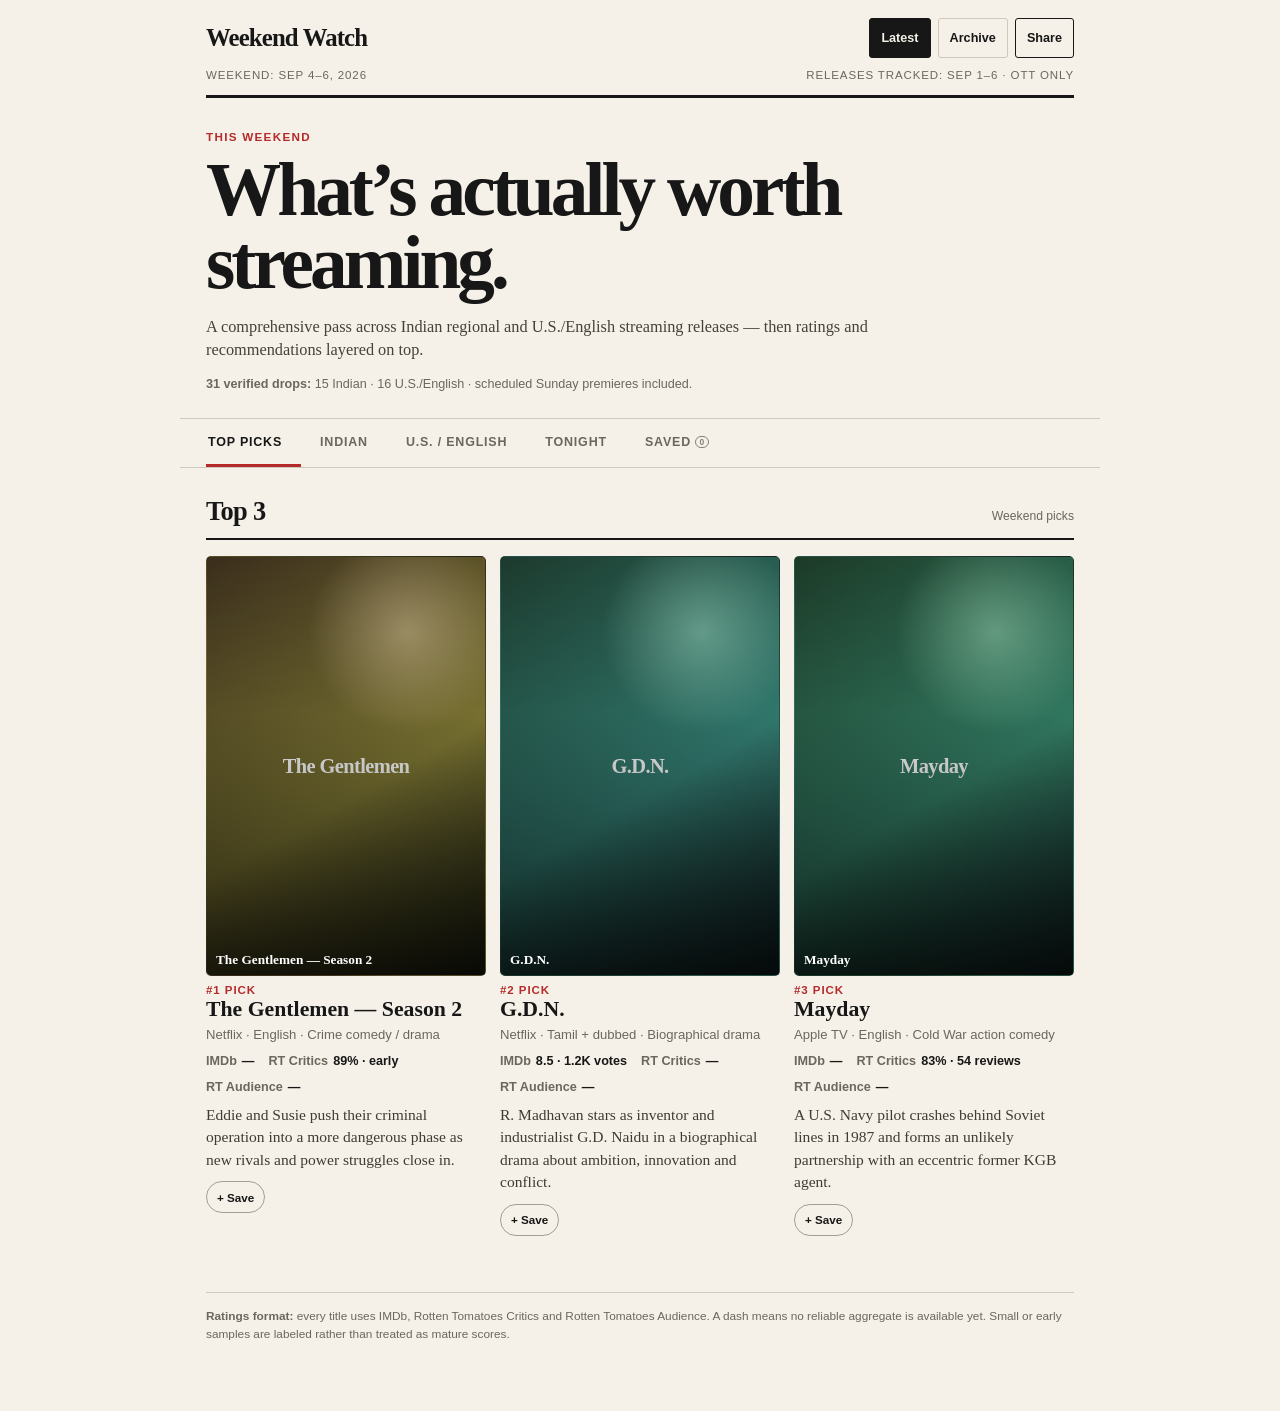
==== index.html @ a2be431a "TMDB poster caching and Save for Later" ====
<!doctype html>
<html lang="en">
<head>
  <meta charset="utf-8">
  <meta name="viewport" content="width=device-width, initial-scale=1, viewport-fit=cover">
<title>Weekend Watch — Sep 4–6, 2026</title>
  <meta name="description" content="A verified weekend guide to new Indian and U.S./English OTT movies, shows and new seasons.">

  <style>
    :root{
      --paper:#f5f1e8; --ink:#171717; --muted:#6b675f; --line:#cfc8bb;
      --soft:#e8e1d5; --red:#b52a2a; --green:#236b4b; --amber:#8a5a00; --blue:#275a8a;
    }
    *{box-sizing:border-box}
    html{scroll-behavior:smooth}
    body{margin:0;background:var(--paper);color:var(--ink);font-family:Arial,Helvetica,sans-serif;line-height:1.45;-webkit-font-smoothing:antialiased}
    button{font:inherit}
    .page{width:min(920px,100%);margin:0 auto;padding:0 18px 56px}
    .masthead{padding:18px 0 11px;border-bottom:3px solid var(--ink);background:var(--paper)}
    .masthead-row{display:flex;align-items:center;justify-content:space-between;gap:14px}
    .brand{font-family:Georgia,"Times New Roman",serif;font-weight:700;font-size:1.55rem;letter-spacing:-.035em;white-space:nowrap}
    .header-actions{display:flex;align-items:center;gap:7px;flex:0 0 auto}
    .nav-link,.share{display:inline-flex;align-items:center;justify-content:center;min-height:40px;padding:8px 11px;border:1px solid var(--line);border-radius:3px;background:transparent;color:var(--ink);text-decoration:none;font-weight:700;font-size:.79rem;cursor:pointer;white-space:nowrap}
    .nav-link.active{background:var(--ink);border-color:var(--ink);color:var(--paper)}
    .share{border-color:var(--ink)}
    .nav-link:focus-visible,.share:focus-visible,.tab:focus-visible,.segment button:focus-visible{outline:2px solid var(--blue);outline-offset:2px}
    .edition{display:flex;justify-content:space-between;gap:12px;margin-top:9px;color:var(--muted);font-size:.72rem;text-transform:uppercase;letter-spacing:.075em}
    .hero{padding:31px 0 25px}
    .kicker{color:var(--red);font-weight:800;text-transform:uppercase;letter-spacing:.11em;font-size:.73rem;margin-bottom:8px}
    h1{font-family:Georgia,"Times New Roman",serif;font-size:clamp(2.3rem,9vw,4.7rem);line-height:.97;letter-spacing:-.052em;margin:0;max-width:780px}
    .dek{max-width:710px;color:#45413b;font-family:Georgia,"Times New Roman",serif;font-size:1.02rem;margin:15px 0 0}
    .coverage{margin-top:13px;color:var(--muted);font-size:.79rem}
    .tabs-wrap{position:sticky;top:0;z-index:20;background:rgba(245,241,232,.97);backdrop-filter:blur(10px);border-top:1px solid var(--line);border-bottom:1px solid var(--line);margin:0 -18px;padding:0 18px}
    .tabs{display:flex;gap:0;overflow-x:auto;scrollbar-width:none;-webkit-overflow-scrolling:touch}
    .tabs::-webkit-scrollbar{display:none}
    .tab{flex:0 0 auto;border:0;border-bottom:3px solid transparent;background:transparent;color:var(--muted);min-height:48px;padding:0 15px;font-weight:800;font-size:.78rem;text-transform:uppercase;letter-spacing:.065em;cursor:pointer;white-space:nowrap}
    .tab:first-child{padding-left:2px}
    .tab[aria-selected="true"]{color:var(--ink);border-bottom-color:var(--red)}
    .release[hidden],.top-pick[hidden],.filter-bar[hidden],.filtered-empty[hidden]{display:none!important}
    .filter-bar{display:flex;align-items:center;gap:10px;padding:9px 0 10px;border-top:1px solid var(--line)}
    .filter-label{flex:0 0 auto;color:var(--muted);font-size:.72rem;font-weight:800;text-transform:uppercase;letter-spacing:.075em}
    .segment{display:inline-flex;align-items:center;border:1px solid var(--line);border-radius:999px;padding:3px;background:rgba(255,255,255,.18)}
    .segment button{border:0;background:transparent;color:var(--muted);min-height:34px;padding:6px 13px;border-radius:999px;font-weight:800;font-size:.78rem;cursor:pointer;white-space:nowrap}
    .segment button[aria-pressed="true"]{background:var(--ink);color:var(--paper)}
    .panel{padding-top:24px}
    .panel[hidden]{display:none}
    .panel-head{display:flex;align-items:baseline;justify-content:space-between;gap:12px;border-bottom:2px solid var(--ink);padding-bottom:8px;margin-bottom:4px}
    h2{margin:0;font-family:Georgia,"Times New Roman",serif;font-size:1.65rem;letter-spacing:-.025em}
    .panel-note{color:var(--muted);font-size:.76rem;white-space:nowrap}
    .legend{margin:12px 0 2px;color:var(--muted);font-size:.76rem;line-height:1.45}
    .top-pick{display:grid;grid-template-columns:42px minmax(0,1fr);gap:12px;padding:19px 0;border-bottom:1px solid var(--line)}
    .rank{font-family:Georgia,"Times New Roman",serif;font-size:2.2rem;line-height:1;color:var(--red)}
    .pick-title,.release-title{font-family:Georgia,"Times New Roman",serif;font-weight:700;line-height:1.12}
    .pick-title{font-size:1.36rem}.release-title{font-size:1.18rem}
    .meta,.release-meta{color:var(--muted);font-size:.82rem;margin-top:4px}
    .genre{color:#38342f;font-weight:700}
    .ratings-grid{display:flex;flex-wrap:wrap;gap:7px 14px;margin-top:8px;color:var(--muted);font-size:.79rem}
    .score{display:inline-flex;gap:5px;align-items:baseline;white-space:nowrap}
    .score-label{color:var(--muted);font-weight:700}.score-value{color:var(--ink);font-weight:800}
    .summary,.release-summary{font-family:Georgia,"Times New Roman",serif;color:#3f3b35}
    .summary{margin-top:8px;font-size:.97rem}
    .release{display:grid;grid-template-columns:minmax(0,1fr) auto;gap:8px 16px;padding:18px 0;border-bottom:1px solid var(--line)}
    .release-summary{grid-column:1/-1;font-size:.94rem;max-width:780px}
    .verdict{align-self:start;justify-self:end;display:inline-flex;align-items:center;justify-content:center;min-height:34px;min-width:118px;padding:7px 10px;border:1px solid currentColor;border-radius:999px;font-weight:800;font-size:.76rem;letter-spacing:.02em;line-height:1.05;text-align:center;white-space:nowrap}
    .watch{color:var(--green);background:rgba(35,107,75,.07)}
    .try{color:var(--blue);background:rgba(39,90,138,.07)}
    .maybe{color:var(--amber);background:rgba(138,90,0,.07)}
    .new{color:#5d5a54;background:rgba(93,90,84,.06)}
    .wait{color:#9a5a00;background:rgba(154,90,0,.07)}
    .skip{color:var(--red);background:rgba(181,42,42,.06)}
    .filtered-empty{padding:26px 0 8px;color:var(--muted);font-family:Georgia,"Times New Roman",serif;font-size:1rem}
    .quick-list{margin-top:7px;border-top:1px solid var(--line)}
    .quick-row{display:grid;grid-template-columns:125px minmax(0,1fr);gap:14px;padding:14px 0;border-bottom:1px solid var(--line)}
    .quick-label{color:var(--muted);font-size:.73rem;font-weight:800;text-transform:uppercase;letter-spacing:.075em}
    .quick-value{font-family:Georgia,"Times New Roman",serif;font-size:1rem}
    .note{margin-top:28px;padding-top:15px;border-top:1px solid var(--line);color:var(--muted);font-size:.74rem;line-height:1.5}
    .toast{position:fixed;left:50%;bottom:22px;transform:translateX(-50%) translateY(20px);background:var(--ink);color:#fff;padding:10px 14px;border-radius:4px;font-size:.8rem;opacity:0;pointer-events:none;transition:.2s ease;z-index:40}
    .toast.show{opacity:1;transform:translateX(-50%) translateY(0)}
    @media(max-width:480px){
      .masthead-row{flex-wrap:wrap}.header-actions{width:100%;justify-content:flex-start}
      .edition{flex-direction:column;gap:3px}
    }
    @media(max-width:420px){
      .release{grid-template-columns:minmax(0,1fr)}
      .verdict{justify-self:start;grid-row:2;min-width:0}.release-summary{grid-row:3}
    }
    @media(min-width:760px){
      .page{padding-left:26px;padding-right:26px}
      .tabs-wrap{margin-left:-26px;margin-right:-26px;padding-left:26px;padding-right:26px}
      .tab{padding-left:19px;padding-right:19px}.tab:first-child{padding-left:2px}
      .release{grid-template-columns:minmax(0,1fr) 145px}
      .quick-list{display:grid;grid-template-columns:1fr 1fr}
      .quick-row:nth-child(odd){padding-right:24px}
      .quick-row:nth-child(even){padding-left:24px;border-left:1px solid var(--line)}
    }

    /* Poster-first editorial layer */
    .top-picks-grid{
      display:grid;
      grid-auto-flow:column;
      grid-auto-columns:minmax(158px,42%);
      gap:14px;
      overflow-x:auto;
      padding:12px 0 10px;
      scroll-snap-type:x mandatory;
      scrollbar-width:none;
      -webkit-overflow-scrolling:touch;
    }
    .top-picks-grid::-webkit-scrollbar{display:none}
    .top-pick{
      display:block;
      padding:0 0 18px;
      border-bottom:0;
      scroll-snap-align:start;
      min-width:0;
    }
    .top-pick .rank{
      margin-top:9px;
      font-family:Arial,Helvetica,sans-serif;
      font-size:.72rem;
      line-height:1;
      font-weight:800;
      text-transform:uppercase;
      letter-spacing:.08em;
      color:var(--red);
    }

    .poster-shell{
      position:relative;
      aspect-ratio:2/3;
      overflow:hidden;
      border:1px solid rgba(23,23,23,.17);
      border-radius:5px;
      background:
        radial-gradient(circle at 72% 18%, hsla(var(--poster-hue),70%,84%,.42), transparent 25%),
        linear-gradient(150deg,
          hsl(var(--poster-hue),35%,17%),
          hsl(calc(var(--poster-hue) + 18),42%,36%) 56%,
          hsl(calc(var(--poster-hue) + 35),30%,12%)
        );
    }
    .poster-shell::after{
      content:"";
      position:absolute;
      inset:0;
      z-index:2;
      pointer-events:none;
      background:linear-gradient(to top,rgba(0,0,0,.76),rgba(0,0,0,.08) 63%,rgba(0,0,0,.01));
    }
    .poster-image{
      position:absolute;
      inset:0;
      width:100%;
      height:100%;
      object-fit:cover;
      z-index:1;
    }
    .poster-fallback{
      position:absolute;
      inset:0;
      z-index:1;
      display:flex;
      align-items:center;
      justify-content:center;
      padding:14px;
      color:#fff;
      font-family:Georgia,"Times New Roman",serif;
      font-weight:700;
      font-size:clamp(.82rem,3.3vw,1.28rem);
      line-height:1.02;
      letter-spacing:-.03em;
      text-align:center;
      text-wrap:balance;
    }
    .poster-caption{
      position:absolute;
      z-index:3;
      left:9px;
      right:9px;
      bottom:9px;
      color:#fff;
      font-family:Georgia,"Times New Roman",serif;
      font-weight:700;
      font-size:.83rem;
      line-height:1.03;
    }

    .release{
      grid-template-columns:76px minmax(0,1fr) auto;
      gap:10px 14px;
      align-items:start;
    }
    .release-poster{
      width:76px;
      grid-row:1 / span 2;
    }
    .release-poster .poster-shell{width:76px}
    .release-poster .poster-fallback{font-size:.68rem;padding:8px}
    .release-poster .poster-caption{font-size:.62rem;left:6px;right:6px;bottom:6px}
    .release-content{min-width:0}
    .release-summary{
      grid-column:2 / -1;
      margin-top:0;
    }
    .verdict{
      grid-column:3;
      grid-row:1;
    }

    @media(max-width:520px){
      .release{
        grid-template-columns:70px minmax(0,1fr);
        gap:10px 12px;
      }
      .release-poster{
        width:70px;
        grid-row:1 / span 3;
      }
      .release-poster .poster-shell{width:70px}
      .verdict{
        grid-column:2;
        grid-row:2;
        justify-self:start;
        min-width:0;
      }
      .release-summary{
        grid-column:2;
        grid-row:3;
      }
    }
    @media(min-width:760px){
      .top-picks-grid{
        grid-auto-flow:initial;
        grid-template-columns:repeat(3,1fr);
        overflow:visible;
      }
      .release{
        grid-template-columns:86px minmax(0,1fr) 145px;
      }
      .release-poster,
      .release-poster .poster-shell{width:86px}
    }


    /* Save for Later */
    .saved-count{
      display:inline-flex;
      min-width:1.45em;
      height:1.45em;
      padding:0 .35em;
      align-items:center;
      justify-content:center;
      margin-left:.28rem;
      border:1px solid currentColor;
      border-radius:999px;
      font-size:.68em;
      line-height:1;
      vertical-align:.08em;
      opacity:.82;
    }
    .save-button{
      appearance:none;
      border:1px solid rgba(23,23,23,.38);
      background:transparent;
      color:var(--ink);
      border-radius:999px;
      min-height:32px;
      padding:6px 10px;
      font:700 .73rem/1 Arial,Helvetica,sans-serif;
      cursor:pointer;
      white-space:nowrap;
      transition:background .16s ease,border-color .16s ease,transform .16s ease;
    }
    .save-button:hover{
      background:rgba(23,23,23,.055);
      border-color:rgba(23,23,23,.62);
    }
    .save-button:active{transform:scale(.97)}
    .save-button[aria-pressed="true"]{
      border-color:var(--red);
      color:var(--red);
      background:rgba(181,42,42,.055);
    }
    .release > .save-button{
      grid-column:3;
      grid-row:2;
      justify-self:end;
      align-self:start;
    }
    .release-summary{
      grid-column:2 / 3;
      grid-row:2;
    }
    .top-pick > .save-button{
      margin-top:10px;
      width:max-content;
    }
    .saved-source{
      grid-column:2 / -1;
      color:var(--muted);
      font:700 .7rem/1.35 Arial,Helvetica,sans-serif;
    }
    .saved-source a{
      color:inherit;
      text-decoration:underline;
      text-underline-offset:2px;
    }
    .saved-empty-card{
      padding:30px 0 26px;
      border-bottom:1px solid var(--line);
    }
    .saved-empty-title{
      font-family:Georgia,"Times New Roman",serif;
      font-size:1.35rem;
      font-weight:700;
      letter-spacing:-.025em;
    }
    .saved-empty-copy{
      color:var(--muted);
      margin-top:7px;
      max-width:520px;
      font-family:Georgia,"Times New Roman",serif;
      font-size:.94rem;
    }
    @media(max-width:520px){
      .release > .save-button{
        grid-column:2;
        grid-row:3;
        justify-self:start;
      }
      .release-summary{
        grid-column:2;
        grid-row:4;
      }
      .release-poster{grid-row:1 / span 4}
      .saved-source{
        grid-column:2;
        grid-row:5;
      }
    }

  </style>
  <link rel="manifest" href="/manifest.webmanifest">
  <meta name="theme-color" content="#f5f1e8">
  <meta name="application-name" content="Weekend Watch">
  <meta name="apple-mobile-web-app-capable" content="yes">
  <meta name="apple-mobile-web-app-status-bar-style" content="default">
  <meta name="apple-mobile-web-app-title" content="Weekend Watch">
  <link rel="apple-touch-icon" sizes="180x180" href="/icons/apple-touch-icon.png">
  <link rel="icon" type="image/png" sizes="32x32" href="/icons/favicon-32.png">
  <link rel="icon" type="image/png" sizes="192x192" href="/icons/icon-192.png">

</head>
<body data-edition="2026-09-04" data-edition-label="Sep 4–6, 2026" data-permalink="https://ott.rudraraju.dev/archive/2026-09-04/">
  <div class="page">
    <header class="masthead">
      <div class="masthead-row">
        <div class="brand">Weekend Watch</div>

        <div class="header-actions" aria-label="Site navigation">
          <a class="nav-link active" href="/">Latest</a>
          <a class="nav-link" href="/archive/">Archive</a>
          <button class="share" id="shareButton" type="button">Share</button>
        </div>
      </div>
      <div class="edition">
        <span>Weekend: Sep 4–6, 2026</span>
        <span>Releases tracked: Sep 1–6 · OTT only</span>
      </div>
    </header>

    <section class="hero">
      <div class="kicker">This weekend</div>
      <h1>What’s actually worth streaming.</h1>
      <p class="dek">A comprehensive pass across Indian regional and U.S./English streaming releases — then ratings and recommendations layered on top.</p>
      <div class="coverage"><strong>31 verified drops:</strong> 15 Indian · 16 U.S./English · scheduled Sunday premieres included.</div>
    </section>

    <nav class="tabs-wrap" aria-label="Weekend Watch sections">
      <div class="tabs" role="tablist">
        <button class="tab" type="button" role="tab" id="tab-top" aria-controls="panel-top" aria-selected="true">Top Picks</button>
        <button class="tab" type="button" role="tab" id="tab-india" aria-controls="panel-india" aria-selected="false">Indian</button>
        <button class="tab" type="button" role="tab" id="tab-us" aria-controls="panel-us" aria-selected="false">U.S. / English</button>
        <button class="tab" type="button" role="tab" id="tab-tonight" aria-controls="panel-tonight" aria-selected="false">Tonight</button>
        <button class="tab" type="button" role="tab" id="tab-saved" aria-controls="panel-saved" aria-selected="false">Saved<span class="saved-count" id="savedCount" hidden>0</span></button>
      </div>
      <div class="filter-bar" id="filterBar" aria-label="Filter releases by type" hidden>
        <span class="filter-label">Filter</span>
        <div class="segment" role="group" aria-label="Content type">
          <button type="button" class="kind-filter" data-kind-filter="all" aria-pressed="true">All</button>
          <button type="button" class="kind-filter" data-kind-filter="movie" aria-pressed="false">Movies</button>
          <button type="button" class="kind-filter" data-kind-filter="show" aria-pressed="false">Series</button>
        </div>
      </div>
    </nav>

    <main>
      <section class="panel" id="panel-top" role="tabpanel" aria-labelledby="tab-top">
        <div class="panel-head"><h2>Top 3</h2><div class="panel-note">Weekend picks</div></div>
        <div class="top-picks-grid">
<article class="top-pick" data-kind="show" data-save-id="the-gentlemen-season-2-show-2026">
          <div class="top-poster" aria-hidden="true">
            <div class="poster-shell" style="--poster-hue:36" data-poster="/poster?title=The+Gentlemen+%E2%80%94+Season+2&amp;kind=series">
              <div class="poster-fallback">The Gentlemen</div>
              <div class="poster-caption">The Gentlemen — Season 2</div>
            </div>
          </div>
          <div class="rank">#1 PICK</div>
          <div class="pick-title">The Gentlemen — Season 2</div>
            <div class="meta">Netflix · English · Crime comedy / drama</div>
            
      <div class="ratings-grid">
        <span class="score"><span class="score-label">IMDb</span><span class="score-value">—</span></span>
        <span class="score"><span class="score-label">RT Critics</span><span class="score-value">89% · early</span></span>
        <span class="score"><span class="score-label">RT Audience</span><span class="score-value">—</span></span>
      </div>
            <div class="summary">Eddie and Susie push their criminal operation into a more dangerous phase as new rivals and power struggles close in.</div>
        </article>
        <article class="top-pick" data-kind="movie" data-save-id="g-d-n-movie-2026">
          <div class="top-poster" aria-hidden="true">
            <div class="poster-shell" style="--poster-hue:153" data-poster="/poster?title=G.D.N.&amp;kind=movie&amp;year=2026">
              <div class="poster-fallback">G.D.N.</div>
              <div class="poster-caption">G.D.N.</div>
            </div>
          </div>
          <div class="rank">#2 PICK</div>
          <div class="pick-title">G.D.N.</div>
            <div class="meta">Netflix · Tamil + dubbed · Biographical drama</div>
            
      <div class="ratings-grid">
        <span class="score"><span class="score-label">IMDb</span><span class="score-value">8.5 · 1.2K votes</span></span>
        <span class="score"><span class="score-label">RT Critics</span><span class="score-value">—</span></span>
        <span class="score"><span class="score-label">RT Audience</span><span class="score-value">—</span></span>
      </div>
            <div class="summary">R. Madhavan stars as inventor and industrialist G.D. Naidu in a biographical drama about ambition, innovation and conflict.</div>
        </article>
        <article class="top-pick" data-kind="movie" data-save-id="mayday-movie-2026">
          <div class="top-poster" aria-hidden="true">
            <div class="poster-shell" style="--poster-hue:142" data-poster="/poster?title=Mayday&amp;kind=movie&amp;year=2026">
              <div class="poster-fallback">Mayday</div>
              <div class="poster-caption">Mayday</div>
            </div>
          </div>
          <div class="rank">#3 PICK</div>
          <div class="pick-title">Mayday</div>
            <div class="meta">Apple TV · English · Cold War action comedy</div>
            
      <div class="ratings-grid">
        <span class="score"><span class="score-label">IMDb</span><span class="score-value">—</span></span>
        <span class="score"><span class="score-label">RT Critics</span><span class="score-value">83% · 54 reviews</span></span>
        <span class="score"><span class="score-label">RT Audience</span><span class="score-value">—</span></span>
      </div>
            <div class="summary">A U.S. Navy pilot crashes behind Soviet lines in 1987 and forms an unlikely partnership with an eccentric former KGB agent.</div>
        </article>
        </div>
        <p class="note"><strong>Ratings format:</strong> every title uses IMDb, Rotten Tomatoes Critics and Rotten Tomatoes Audience. A dash means no reliable aggregate is available yet. Small or early samples are labeled rather than treated as mature scores.</p>
      </section>

      <section class="panel" id="panel-india" role="tabpanel" aria-labelledby="tab-india" hidden>
        <div class="panel-head"><h2>Indian releases</h2><div class="panel-note">15 verified</div></div>
        <div class="filtered-empty" hidden>No releases match this filter.</div>
        <div class="legend"><strong>Labels:</strong> Recommended = strong pick · Worth Watching = solid option · Mixed / Niche = taste-dependent · Too New to Rate = not enough data · Wait for Reviews = early feedback unclear.</div>
        
        <article class="release" data-kind="movie" data-save-id="g-d-n-movie-2026">
          <div class="release-poster" aria-hidden="true">
            <div class="poster-shell" style="--poster-hue:153" data-poster="/poster?title=G.D.N.&amp;kind=movie&amp;year=2026">
              <div class="poster-fallback">G.D.N.</div>
              <div class="poster-caption">G.D.N.</div>
            </div>
          </div>
          <div class="release-content">
<div class="release-title">G.D.N.</div>
            <div class="release-meta">Netflix · Sep 4 · Tamil + dubbed · <span class="genre">Biographical drama</span></div>
            
      <div class="ratings-grid">
        <span class="score"><span class="score-label">IMDb</span><span class="score-value">8.5 · 1.2K votes</span></span>
        <span class="score"><span class="score-label">RT Critics</span><span class="score-value">—</span></span>
        <span class="score"><span class="score-label">RT Audience</span><span class="score-value">—</span></span>
      </div>
          </div>
          <div class="verdict watch">Recommended</div>
          <div class="release-summary">R. Madhavan stars as inventor and industrialist G.D. Naidu in a biographical drama about ambition, innovation and conflict.</div>
        </article>
        <article class="release" data-kind="movie" data-save-id="dc-movie-2026">
          <div class="release-poster" aria-hidden="true">
            <div class="poster-shell" style="--poster-hue:170" data-poster="/poster?title=DC&amp;kind=movie&amp;year=2026">
              <div class="poster-fallback">DC</div>
              <div class="poster-caption">DC</div>
            </div>
          </div>
          <div class="release-content">
<div class="release-title">DC</div>
            <div class="release-meta">Sun NXT · Sep 4 · Tamil + dubbed · <span class="genre">Romantic action thriller</span></div>
            
      <div class="ratings-grid">
        <span class="score"><span class="score-label">IMDb</span><span class="score-value">8.3 · 5.1K votes</span></span>
        <span class="score"><span class="score-label">RT Critics</span><span class="score-value">—</span></span>
        <span class="score"><span class="score-label">RT Audience</span><span class="score-value">—</span></span>
      </div>
          </div>
          <div class="verdict watch">Recommended</div>
          <div class="release-summary">A troubled man is pulled into murder, stolen weapons and gang violence while fighting for survival and revenge.</div>
        </article>
        <article class="release" data-kind="movie" data-save-id="dhamaal-4-movie-2026">
          <div class="release-poster" aria-hidden="true">
            <div class="poster-shell" style="--poster-hue:103" data-poster="/poster?title=Dhamaal+4&amp;kind=movie&amp;year=2026">
              <div class="poster-fallback">Dhamaal 4</div>
              <div class="poster-caption">Dhamaal 4</div>
            </div>
          </div>
          <div class="release-content">
<div class="release-title">Dhamaal 4</div>
            <div class="release-meta">Netflix · Sep 4 · Hindi · <span class="genre">Action comedy / slapstick</span></div>
            
      <div class="ratings-grid">
        <span class="score"><span class="score-label">IMDb</span><span class="score-value">8.1 · 36K votes</span></span>
        <span class="score"><span class="score-label">RT Critics</span><span class="score-value">—</span></span>
        <span class="score"><span class="score-label">RT Audience</span><span class="score-value">—</span></span>
      </div>
          </div>
          <div class="verdict watch">Recommended</div>
          <div class="release-summary">The chaotic ensemble returns for another broad comedy built around greed, mishaps and an escalating treasure hunt.</div>
        </article>
        <article class="release" data-kind="movie" data-save-id="korean-kanakaraju-movie-2026">
          <div class="release-poster" aria-hidden="true">
            <div class="poster-shell" style="--poster-hue:162" data-poster="/poster?title=Korean+Kanakaraju&amp;kind=movie&amp;year=2026">
              <div class="poster-fallback">Korean Kanakaraju</div>
              <div class="poster-caption">Korean Kanakaraju</div>
            </div>
          </div>
          <div class="release-content">
<div class="release-title">Korean Kanakaraju</div>
            <div class="release-meta">Netflix · Sep 4 · Telugu + dubbed · <span class="genre">Horror comedy</span></div>
            
      <div class="ratings-grid">
        <span class="score"><span class="score-label">IMDb</span><span class="score-value">7.7 · 2.4K votes</span></span>
        <span class="score"><span class="score-label">RT Critics</span><span class="score-value">—</span></span>
        <span class="score"><span class="score-label">RT Audience</span><span class="score-value">—</span></span>
      </div>
          </div>
          <div class="verdict try">Worth Watching</div>
          <div class="release-summary">A Telugu man becomes entangled with a Korean spirit, turning an unfinished supernatural mission into a comic adventure.</div>
        </article>
        <article class="release" data-kind="movie" data-save-id="unmadham-movie-2026">
          <div class="release-poster" aria-hidden="true">
            <div class="poster-shell" style="--poster-hue:92" data-poster="/poster?title=Unmadham&amp;kind=movie&amp;year=2026">
              <div class="poster-fallback">Unmadham</div>
              <div class="poster-caption">Unmadham</div>
            </div>
          </div>
          <div class="release-content">
<div class="release-title">Unmadham</div>
            <div class="release-meta">SonyLIV · Sep 4 · Malayalam + dubbed · <span class="genre">Crime mystery / psychological thriller</span></div>
            
      <div class="ratings-grid">
        <span class="score"><span class="score-label">IMDb</span><span class="score-value">6.3 · 1.2K votes</span></span>
        <span class="score"><span class="score-label">RT Critics</span><span class="score-value">—</span></span>
        <span class="score"><span class="score-label">RT Audience</span><span class="score-value">—</span></span>
      </div>
          </div>
          <div class="verdict maybe">Mixed / Niche</div>
          <div class="release-summary">A police officer reopens an old death investigation whose disturbing reputation begins to blur crime, fear and superstition.</div>
        </article>
        <article class="release" data-kind="movie" data-save-id="pallaburusu-movie-2026">
          <div class="release-poster" aria-hidden="true">
            <div class="poster-shell" style="--poster-hue:8" data-poster="/poster?title=Pallaburusu&amp;kind=movie&amp;year=2026">
              <div class="poster-fallback">Pallaburusu</div>
              <div class="poster-caption">Pallaburusu</div>
            </div>
          </div>
          <div class="release-content">
<div class="release-title">Pallaburusu</div>
            <div class="release-meta">Prime Video · Sep 2 · Telugu · <span class="genre">Rural family comedy-drama</span></div>
            
      <div class="ratings-grid">
        <span class="score"><span class="score-label">IMDb</span><span class="score-value">7.4 · 2K votes</span></span>
        <span class="score"><span class="score-label">RT Critics</span><span class="score-value">—</span></span>
        <span class="score"><span class="score-label">RT Audience</span><span class="score-value">—</span></span>
      </div>
          </div>
          <div class="verdict try">Worth Watching</div>
          <div class="release-summary">A rural Telangana father takes his son to court over a neglected toothbrush request, and the tiny dispute fractures the whole family.</div>
        </article>
        <article class="release" data-kind="movie" data-save-id="arulvaan-movie-2026">
          <div class="release-poster" aria-hidden="true">
            <div class="poster-shell" style="--poster-hue:291" data-poster="/poster?title=Arulvaan&amp;kind=movie&amp;year=2026">
              <div class="poster-fallback">Arulvaan</div>
              <div class="poster-caption">Arulvaan</div>
            </div>
          </div>
          <div class="release-content">
<div class="release-title">Arulvaan</div>
            <div class="release-meta">Prime Video / Simply South · Sep 4 · Tamil · <span class="genre">Social drama</span></div>
            
      <div class="ratings-grid">
        <span class="score"><span class="score-label">IMDb</span><span class="score-value">8.7 · 134 votes (early)</span></span>
        <span class="score"><span class="score-label">RT Critics</span><span class="score-value">—</span></span>
        <span class="score"><span class="score-label">RT Audience</span><span class="score-value">—</span></span>
      </div>
          </div>
          <div class="verdict new">Too New to Rate</div>
          <div class="release-summary">A determined district collector fights bureaucratic and social barriers to educate a tribal girl and bring schooling to her forest community.</div>
        </article>
        <article class="release" data-kind="movie" data-save-id="ananthan-kaadu-movie-2026">
          <div class="release-poster" aria-hidden="true">
            <div class="poster-shell" style="--poster-hue:252" data-poster="/poster?title=Ananthan+Kaadu&amp;kind=movie&amp;year=2026">
              <div class="poster-fallback">Ananthan Kaadu</div>
              <div class="poster-caption">Ananthan Kaadu</div>
            </div>
          </div>
          <div class="release-content">
<div class="release-title">Ananthan Kaadu</div>
            <div class="release-meta">ManoramaMAX / Prime Video · Sep 2 · Malayalam + dubbed · <span class="genre">Action thriller</span></div>
            
      <div class="ratings-grid">
        <span class="score"><span class="score-label">IMDb</span><span class="score-value">7.4 · 80 votes (early)</span></span>
        <span class="score"><span class="score-label">RT Critics</span><span class="score-value">—</span></span>
        <span class="score"><span class="score-label">RT Audience</span><span class="score-value">—</span></span>
      </div>
          </div>
          <div class="verdict new">Too New to Rate</div>
          <div class="release-summary">Arya leads a multilingual action thriller built around danger, pursuit and survival in a volatile setting.</div>
        </article>
        <article class="release" data-kind="movie" data-save-id="puratawn-movie-2026">
          <div class="release-poster" aria-hidden="true">
            <div class="poster-shell" style="--poster-hue:239" data-poster="/poster?title=Puratawn&amp;kind=movie&amp;year=2026">
              <div class="poster-fallback">Puratawn</div>
              <div class="poster-caption">Puratawn</div>
            </div>
          </div>
          <div class="release-content">
<div class="release-title">Puratawn</div>
            <div class="release-meta">Hoichoi · Sep 4 · Bengali · <span class="genre">Family drama</span></div>
            
      <div class="ratings-grid">
        <span class="score"><span class="score-label">IMDb</span><span class="score-value">6.8 · 46 votes (early)</span></span>
        <span class="score"><span class="score-label">RT Critics</span><span class="score-value">—</span></span>
        <span class="score"><span class="score-label">RT Audience</span><span class="score-value">—</span></span>
      </div>
          </div>
          <div class="verdict new">Too New to Rate</div>
          <div class="release-summary">A woman returns to her ancestral home for her mother&#x27;s 80th birthday and must confront her mother&#x27;s deteriorating memory.</div>
        </article>
        <article class="release" data-kind="movie" data-save-id="pagida-kali-movie-2026">
          <div class="release-poster" aria-hidden="true">
            <div class="poster-shell" style="--poster-hue:349" data-poster="/poster?title=Pagida+Kali&amp;kind=movie&amp;year=2026">
              <div class="poster-fallback">Pagida Kali</div>
              <div class="poster-caption">Pagida Kali</div>
            </div>
          </div>
          <div class="release-content">
<div class="release-title">Pagida Kali</div>
            <div class="release-meta">Prime Video / Simply South / ManoramaMAX / Lionsgate Play · Sep 2 · Malayalam · <span class="genre">Crime thriller</span></div>
            
      <div class="ratings-grid">
        <span class="score"><span class="score-label">IMDb</span><span class="score-value">—</span></span>
        <span class="score"><span class="score-label">RT Critics</span><span class="score-value">—</span></span>
        <span class="score"><span class="score-label">RT Audience</span><span class="score-value">—</span></span>
      </div>
          </div>
          <div class="verdict new">Too New to Rate</div>
          <div class="release-summary">A murder in Kerala is followed by a child&#x27;s disappearance, pushing an investigation across state borders as the mystery deepens.</div>
        </article>
        <article class="release" data-kind="movie" data-save-id="gandhari-movie-2026">
          <div class="release-poster" aria-hidden="true">
            <div class="poster-shell" style="--poster-hue:248" data-poster="/poster?title=Gandhari&amp;kind=movie&amp;year=2026">
              <div class="poster-fallback">Gandhari</div>
              <div class="poster-caption">Gandhari</div>
            </div>
          </div>
          <div class="release-content">
<div class="release-title">Gandhari</div>
            <div class="release-meta">Netflix · Sep 3 · Hindi + Tamil/Telugu audio · <span class="genre">Action thriller / mystery</span></div>
            
      <div class="ratings-grid">
        <span class="score"><span class="score-label">IMDb</span><span class="score-value">—</span></span>
        <span class="score"><span class="score-label">RT Critics</span><span class="score-value">—</span></span>
        <span class="score"><span class="score-label">RT Audience</span><span class="score-value">—</span></span>
      </div>
          </div>
          <div class="verdict wait">Wait for Reviews</div>
          <div class="release-summary">After losing her eyesight and her daughter in a kidnapping, a mother takes the search into her own hands and hunts for the truth.</div>
        </article>
        <article class="release" data-kind="movie" data-save-id="the-yellow-elephant-movie-2026">
          <div class="release-poster" aria-hidden="true">
            <div class="poster-shell" style="--poster-hue:103" data-poster="/poster?title=The+Yellow+Elephant&amp;kind=movie&amp;year=2026">
              <div class="poster-fallback">The Yellow Elephant</div>
              <div class="poster-caption">The Yellow Elephant</div>
            </div>
          </div>
          <div class="release-content">
<div class="release-title">The Yellow Elephant</div>
            <div class="release-meta">aha Tamil · Sep 4 · Tamil · <span class="genre">Social / wildlife drama</span></div>
            
      <div class="ratings-grid">
        <span class="score"><span class="score-label">IMDb</span><span class="score-value">—</span></span>
        <span class="score"><span class="score-label">RT Critics</span><span class="score-value">—</span></span>
        <span class="score"><span class="score-label">RT Audience</span><span class="score-value">—</span></span>
      </div>
          </div>
          <div class="verdict new">Too New to Rate</div>
          <div class="release-summary">A working elephant and his mahout face upheaval after activists document the animal&#x27;s use at a timber yard in southern Tamil Nadu.</div>
        </article>
        <article class="release" data-kind="show" data-save-id="the-court-show-2026">
          <div class="release-poster" aria-hidden="true">
            <div class="poster-shell" style="--poster-hue:221" data-poster="/poster?title=The+Court&amp;kind=series">
              <div class="poster-fallback">The Court</div>
              <div class="poster-caption">The Court</div>
            </div>
          </div>
          <div class="release-content">
<div class="release-title">The Court</div>
            <div class="release-meta">JioHotstar · Sep 4 · Tamil · <span class="genre">Courtroom / family drama</span></div>
            
      <div class="ratings-grid">
        <span class="score"><span class="score-label">IMDb</span><span class="score-value">—</span></span>
        <span class="score"><span class="score-label">RT Critics</span><span class="score-value">—</span></span>
        <span class="score"><span class="score-label">RT Audience</span><span class="score-value">—</span></span>
      </div>
          </div>
          <div class="verdict new">Too New to Rate</div>
          <div class="release-summary">A gifted young lawyer takes on a high-stakes legal fight that brings her into direct conflict with her celebrated father.</div>
        </article>
        <article class="release" data-kind="show" data-save-id="jagamae-sangeetham-show-2026">
          <div class="release-poster" aria-hidden="true">
            <div class="poster-shell" style="--poster-hue:347" data-poster="/poster?title=Jagamae+Sangeetham&amp;kind=series">
              <div class="poster-fallback">Jagamae Sangeetham</div>
              <div class="poster-caption">Jagamae Sangeetham</div>
            </div>
          </div>
          <div class="release-content">
<div class="release-title">Jagamae Sangeetham</div>
            <div class="release-meta">Prime Video · Sep 4 · Telugu / Tamil · <span class="genre">Music / family drama</span></div>
            
      <div class="ratings-grid">
        <span class="score"><span class="score-label">IMDb</span><span class="score-value">—</span></span>
        <span class="score"><span class="score-label">RT Critics</span><span class="score-value">—</span></span>
        <span class="score"><span class="score-label">RT Audience</span><span class="score-value">—</span></span>
      </div>
          </div>
          <div class="verdict new">Too New to Rate</div>
          <div class="release-summary">A young Carnatic prodigy shoulders his family&#x27;s legacy and finances while an unexpected creative partnership challenges tradition.</div>
        </article>
        <article class="release" data-kind="movie" data-save-id="gnyapakalu-movie-2026">
          <div class="release-poster" aria-hidden="true">
            <div class="poster-shell" style="--poster-hue:153" data-poster="/poster?title=Gnyapakalu&amp;kind=movie&amp;year=2026">
              <div class="poster-fallback">Gnyapakalu</div>
              <div class="poster-caption">Gnyapakalu</div>
            </div>
          </div>
          <div class="release-content">
<div class="release-title">Gnyapakalu</div>
            <div class="release-meta">ETV Win · Sep 6 · Telugu · <span class="genre">Short film / anthology story</span></div>
            
      <div class="ratings-grid">
        <span class="score"><span class="score-label">IMDb</span><span class="score-value">—</span></span>
        <span class="score"><span class="score-label">RT Critics</span><span class="score-value">—</span></span>
        <span class="score"><span class="score-label">RT Audience</span><span class="score-value">—</span></span>
      </div>
          </div>
          <div class="verdict new">Too New to Rate</div>
          <div class="release-summary">A new KathaSudha Sunday Story arriving on ETV Win; included as a short-form OTT film rather than a full series.</div>
        </article>
        
        
        
        
        
      </section>

      <section class="panel" id="panel-us" role="tabpanel" aria-labelledby="tab-us" hidden>
        <div class="panel-head"><h2>U.S. / English releases</h2><div class="panel-note">16 verified</div></div>
        <div class="filtered-empty" hidden>No releases match this filter.</div>
        <div class="legend"><strong>Labels:</strong> Recommended = strong pick · Worth Watching = solid option · Mixed / Niche = taste-dependent · Too New to Rate = not enough data · Skip = weak current signal.</div>
        
        <article class="release" data-kind="movie" data-save-id="untold-raygun-breaking-badly-movie-2026">
          <div class="release-poster" aria-hidden="true">
            <div class="poster-shell" style="--poster-hue:171" data-poster="/poster?title=Untold+Raygun%3A+Breaking+Badly&amp;kind=movie&amp;year=2026">
              <div class="poster-fallback">Untold Raygun: Breaking Badly</div>
              <div class="poster-caption">Untold Raygun: Breaking Badly</div>
            </div>
          </div>
          <div class="release-content">
<div class="release-title">Untold Raygun: Breaking Badly</div>
            <div class="release-meta">Netflix · Sep 1 · English · <span class="genre">Sports documentary</span></div>
            
      <div class="ratings-grid">
        <span class="score"><span class="score-label">IMDb</span><span class="score-value">—</span></span>
        <span class="score"><span class="score-label">RT Critics</span><span class="score-value">—</span></span>
        <span class="score"><span class="score-label">RT Audience</span><span class="score-value">—</span></span>
      </div>
          </div>
          <div class="verdict try">Worth Watching</div>
          <div class="release-summary">Australian breaker Rachael &#x27;Raygun&#x27; Gunn revisits her unlikely Olympic path, viral performance and the backlash that followed.</div>
        </article>
        <article class="release" data-kind="show" data-save-id="the-varnell-hill-show-season-1-show-2026">
          <div class="release-poster" aria-hidden="true">
            <div class="poster-shell" style="--poster-hue:229" data-poster="/poster?title=The+Varnell+Hill+Show+%E2%80%94+Season+1&amp;kind=series">
              <div class="poster-fallback">The Varnell Hill Show</div>
              <div class="poster-caption">The Varnell Hill Show — Season 1</div>
            </div>
          </div>
          <div class="release-content">
<div class="release-title">The Varnell Hill Show — Season 1</div>
            <div class="release-meta">Paramount+ · Sep 1 · English · <span class="genre">Comedy · new series</span></div>
            
      <div class="ratings-grid">
        <span class="score"><span class="score-label">IMDb</span><span class="score-value">—</span></span>
        <span class="score"><span class="score-label">RT Critics</span><span class="score-value">—</span></span>
        <span class="score"><span class="score-label">RT Audience</span><span class="score-value">—</span></span>
      </div>
          </div>
          <div class="verdict new">Too New to Rate</div>
          <div class="release-summary">A once-famous late-night host fights to stay relevant while old-school star power collides with new corporate control behind the scenes.</div>
        </article>
        <article class="release" data-kind="movie" data-save-id="turning-point-generation-9-11-movie-2026">
          <div class="release-poster" aria-hidden="true">
            <div class="poster-shell" style="--poster-hue:348" data-poster="/poster?title=Turning+Point%3A+Generation+9%2F11&amp;kind=movie&amp;year=2026">
              <div class="poster-fallback">Turning Point: Generation 9/11</div>
              <div class="poster-caption">Turning Point: Generation 9/11</div>
            </div>
          </div>
          <div class="release-content">
<div class="release-title">Turning Point: Generation 9/11</div>
            <div class="release-meta">Netflix · Sep 2 · English · <span class="genre">Historical documentary</span></div>
            
      <div class="ratings-grid">
        <span class="score"><span class="score-label">IMDb</span><span class="score-value">—</span></span>
        <span class="score"><span class="score-label">RT Critics</span><span class="score-value">—</span></span>
        <span class="score"><span class="score-label">RT Audience</span><span class="score-value">—</span></span>
      </div>
          </div>
          <div class="verdict try">Worth Watching</div>
          <div class="release-summary">Twenty-five years later, survivors, journalists, Afghans and U.S. Marines examine how 9/11 reshaped an entire generation.</div>
        </article>
        <article class="release" data-kind="movie" data-save-id="the-runner-movie-2026">
          <div class="release-poster" aria-hidden="true">
            <div class="poster-shell" style="--poster-hue:177" data-poster="/poster?title=The+Runner&amp;kind=movie&amp;year=2026">
              <div class="poster-fallback">The Runner</div>
              <div class="poster-caption">The Runner</div>
            </div>
          </div>
          <div class="release-content">
<div class="release-title">The Runner</div>
            <div class="release-meta">Prime Video · Sep 2 · English · <span class="genre">Psychological action thriller</span></div>
            
      <div class="ratings-grid">
        <span class="score"><span class="score-label">IMDb</span><span class="score-value">4.6</span></span>
        <span class="score"><span class="score-label">RT Critics</span><span class="score-value">10%</span></span>
        <span class="score"><span class="score-label">RT Audience</span><span class="score-value">42%</span></span>
      </div>
          </div>
          <div class="verdict skip">Skip</div>
          <div class="release-summary">A London lawyer&#x27;s son is kidnapped during her morning run, forcing her to keep moving and obey a caller&#x27;s escalating commands.</div>
        </article>
        <article class="release" data-kind="movie" data-save-id="star-wars-the-mandalorian-and-grogu-movie-2026">
          <div class="release-poster" aria-hidden="true">
            <div class="poster-shell" style="--poster-hue:73" data-poster="/poster?title=Star+Wars%3A+The+Mandalorian+and+Grogu&amp;kind=movie&amp;year=2026">
              <div class="poster-fallback">Star Wars: The Mandalorian and Grogu</div>
              <div class="poster-caption">Star Wars: The Mandalorian and Grogu</div>
            </div>
          </div>
          <div class="release-content">
<div class="release-title">Star Wars: The Mandalorian and Grogu</div>
            <div class="release-meta">Disney+ · Sep 2 · English · <span class="genre">Sci-fi action adventure</span></div>
            
      <div class="ratings-grid">
        <span class="score"><span class="score-label">IMDb</span><span class="score-value">6.8 · ~93K votes</span></span>
        <span class="score"><span class="score-label">RT Critics</span><span class="score-value">61%</span></span>
        <span class="score"><span class="score-label">RT Audience</span><span class="score-value">86%</span></span>
      </div>
          </div>
          <div class="verdict try">Worth Watching</div>
          <div class="release-summary">Din Djarin and Grogu join the New Republic on another mission as Imperial remnants continue to threaten the galaxy.</div>
        </article>
        <article class="release" data-kind="show" data-save-id="9-11-united-we-stand-25-years-later-show-2026">
          <div class="release-poster" aria-hidden="true">
            <div class="poster-shell" style="--poster-hue:259" data-poster="/poster?title=9%2F11%3A+United+We+Stand+%E2%80%94+25+Years+Later&amp;kind=series">
              <div class="poster-fallback">9/11: United We Stand — 25 Years Later</div>
              <div class="poster-caption">9/11: United We Stand — 25 Years Later</div>
            </div>
          </div>
          <div class="release-content">
<div class="release-title">9/11: United We Stand — 25 Years Later</div>
            <div class="release-meta">Hulu / Disney+ · Sep 2 · English · <span class="genre">Documentary special</span></div>
            
      <div class="ratings-grid">
        <span class="score"><span class="score-label">IMDb</span><span class="score-value">—</span></span>
        <span class="score"><span class="score-label">RT Critics</span><span class="score-value">—</span></span>
        <span class="score"><span class="score-label">RT Audience</span><span class="score-value">—</span></span>
      </div>
          </div>
          <div class="verdict new">Too New to Rate</div>
          <div class="release-summary">Michael Strahan leads a two-hour look at the sports, music, media and community forces that helped people heal after 9/11.</div>
        </article>
        <article class="release" data-kind="show" data-save-id="the-gentlemen-season-2-show-2026">
          <div class="release-poster" aria-hidden="true">
            <div class="poster-shell" style="--poster-hue:36" data-poster="/poster?title=The+Gentlemen+%E2%80%94+Season+2&amp;kind=series">
              <div class="poster-fallback">The Gentlemen</div>
              <div class="poster-caption">The Gentlemen — Season 2</div>
            </div>
          </div>
          <div class="release-content">
<div class="release-title">The Gentlemen — Season 2</div>
            <div class="release-meta">Netflix · Sep 3 · English · <span class="genre">Crime comedy / drama</span></div>
            
      <div class="ratings-grid">
        <span class="score"><span class="score-label">IMDb</span><span class="score-value">—</span></span>
        <span class="score"><span class="score-label">RT Critics</span><span class="score-value">89% · early</span></span>
        <span class="score"><span class="score-label">RT Audience</span><span class="score-value">—</span></span>
      </div>
          </div>
          <div class="verdict watch">Recommended</div>
          <div class="release-summary">Eddie and Susie push their criminal operation into a more dangerous phase as new rivals and power struggles close in.</div>
        </article>
        <article class="release" data-kind="show" data-save-id="chad-powers-season-2-show-2026">
          <div class="release-poster" aria-hidden="true">
            <div class="poster-shell" style="--poster-hue:259" data-poster="/poster?title=Chad+Powers+%E2%80%94+Season+2&amp;kind=series">
              <div class="poster-fallback">Chad Powers</div>
              <div class="poster-caption">Chad Powers — Season 2</div>
            </div>
          </div>
          <div class="release-content">
<div class="release-title">Chad Powers — Season 2</div>
            <div class="release-meta">Hulu · Sep 3 · English · <span class="genre">Sports comedy / drama</span></div>
            
      <div class="ratings-grid">
        <span class="score"><span class="score-label">IMDb</span><span class="score-value">7.5 overall</span></span>
        <span class="score"><span class="score-label">RT Critics</span><span class="score-value">100% · 5 reviews</span></span>
        <span class="score"><span class="score-label">RT Audience</span><span class="score-value">—</span></span>
      </div>
          </div>
          <div class="verdict try">Worth Watching</div>
          <div class="release-summary">The disgraced quarterback keeps hiding behind his Chad Powers identity as the deception creates bigger personal and football risks.</div>
        </article>
        <article class="release" data-kind="movie" data-save-id="clash-of-the-thundermans-movie-2026">
          <div class="release-poster" aria-hidden="true">
            <div class="poster-shell" style="--poster-hue:39" data-poster="/poster?title=Clash+of+the+Thundermans&amp;kind=movie&amp;year=2026">
              <div class="poster-fallback">Clash of the Thundermans</div>
              <div class="poster-caption">Clash of the Thundermans</div>
            </div>
          </div>
          <div class="release-content">
<div class="release-title">Clash of the Thundermans</div>
            <div class="release-meta">Paramount+ · Sep 3 · English · <span class="genre">Superhero family comedy</span></div>
            
      <div class="ratings-grid">
        <span class="score"><span class="score-label">IMDb</span><span class="score-value">— · early/volatile</span></span>
        <span class="score"><span class="score-label">RT Critics</span><span class="score-value">—</span></span>
        <span class="score"><span class="score-label">RT Audience</span><span class="score-value">—</span></span>
      </div>
          </div>
          <div class="verdict new">Too New to Rate</div>
          <div class="release-summary">Chloe develops an unpredictable superpower, splitting the Thunderman family over whether she should be sent away for training.</div>
        </article>
        <article class="release" data-kind="movie" data-save-id="scary-movie-2026-movie-2026">
          <div class="release-poster" aria-hidden="true">
            <div class="poster-shell" style="--poster-hue:85" data-poster="/poster?title=Scary+Movie+%282026%29&amp;kind=movie&amp;year=2026">
              <div class="poster-fallback">Scary Movie</div>
              <div class="poster-caption">Scary Movie (2026)</div>
            </div>
          </div>
          <div class="release-content">
<div class="release-title">Scary Movie (2026)</div>
            <div class="release-meta">Paramount+ · Sep 3 · English · <span class="genre">Horror comedy / parody</span></div>
            
      <div class="ratings-grid">
        <span class="score"><span class="score-label">IMDb</span><span class="score-value">4.9 · 52K votes</span></span>
        <span class="score"><span class="score-label">RT Critics</span><span class="score-value">24%</span></span>
        <span class="score"><span class="score-label">RT Audience</span><span class="score-value">64%</span></span>
      </div>
          </div>
          <div class="verdict skip">Skip</div>
          <div class="release-summary">Cindy, Brenda, Shorty and Ray are pulled back together when another masked killer starts targeting the old group.</div>
        </article>
        <article class="release" data-kind="movie" data-save-id="mayday-movie-2026">
          <div class="release-poster" aria-hidden="true">
            <div class="poster-shell" style="--poster-hue:142" data-poster="/poster?title=Mayday&amp;kind=movie&amp;year=2026">
              <div class="poster-fallback">Mayday</div>
              <div class="poster-caption">Mayday</div>
            </div>
          </div>
          <div class="release-content">
<div class="release-title">Mayday</div>
            <div class="release-meta">Apple TV · Sep 4 · English · <span class="genre">Cold War action comedy</span></div>
            
      <div class="ratings-grid">
        <span class="score"><span class="score-label">IMDb</span><span class="score-value">—</span></span>
        <span class="score"><span class="score-label">RT Critics</span><span class="score-value">83% · 54 reviews</span></span>
        <span class="score"><span class="score-label">RT Audience</span><span class="score-value">—</span></span>
      </div>
          </div>
          <div class="verdict watch">Recommended</div>
          <div class="release-summary">A U.S. Navy pilot crashes behind Soviet lines in 1987 and forms an unlikely partnership with an eccentric former KGB agent.</div>
        </article>
        
        <article class="release" data-kind="movie" data-save-id="teenage-wasteland-movie-2026">
          <div class="release-poster" aria-hidden="true">
            <div class="poster-shell" style="--poster-hue:266" data-poster="/poster?title=Teenage+Wasteland&amp;kind=movie&amp;year=2026">
              <div class="poster-fallback">Teenage Wasteland</div>
              <div class="poster-caption">Teenage Wasteland</div>
            </div>
          </div>
          <div class="release-content">
<div class="release-title">Teenage Wasteland</div>
            <div class="release-meta">Netflix · Sep 4 · English · <span class="genre">Documentary / true story</span></div>
            
      <div class="ratings-grid">
        <span class="score"><span class="score-label">IMDb</span><span class="score-value">—</span></span>
        <span class="score"><span class="score-label">RT Critics</span><span class="score-value">100% · 28 reviews</span></span>
        <span class="score"><span class="score-label">RT Audience</span><span class="score-value">—</span></span>
      </div>
          </div>
          <div class="verdict watch">Recommended</div>
          <div class="release-summary">Students who exposed a toxic-waste conspiracy with a DIY film in 1991 reunite decades later to reckon with what they uncovered.</div>
        </article>
        <article class="release" data-kind="movie" data-save-id="signal-one-movie-2026">
          <div class="release-poster" aria-hidden="true">
            <div class="poster-shell" style="--poster-hue:258" data-poster="/poster?title=Signal+One&amp;kind=movie&amp;year=2026">
              <div class="poster-fallback">Signal One</div>
              <div class="poster-caption">Signal One</div>
            </div>
          </div>
          <div class="release-content">
<div class="release-title">Signal One</div>
            <div class="release-meta">Hulu · Sep 4 · English · <span class="genre">Sci-fi thriller · first SVOD arrival</span></div>
            
      <div class="ratings-grid">
        <span class="score"><span class="score-label">IMDb</span><span class="score-value">5.6 · 2.5K votes</span></span>
        <span class="score"><span class="score-label">RT Critics</span><span class="score-value">80%</span></span>
        <span class="score"><span class="score-label">RT Audience</span><span class="score-value">65%</span></span>
      </div>
          </div>
          <div class="verdict maybe">Mixed / Niche</div>
          <div class="release-summary">A computer scientist joins a billionaire&#x27;s isolated project to contact extraterrestrial life, only to discover the danger of making contact.</div>
        </article>
        <article class="release" data-kind="movie" data-save-id="fuze-movie-2026">
          <div class="release-poster" aria-hidden="true">
            <div class="poster-shell" style="--poster-hue:199" data-poster="/poster?title=Fuze&amp;kind=movie&amp;year=2026">
              <div class="poster-fallback">Fuze</div>
              <div class="poster-caption">Fuze</div>
            </div>
          </div>
          <div class="release-content">
<div class="release-title">Fuze</div>
            <div class="release-meta">HBO Max · Sep 4 · English · <span class="genre">Crime / action thriller</span></div>
            
      <div class="ratings-grid">
        <span class="score"><span class="score-label">IMDb</span><span class="score-value">6.2 · ~14K votes</span></span>
        <span class="score"><span class="score-label">RT Critics</span><span class="score-value">72%</span></span>
        <span class="score"><span class="score-label">RT Audience</span><span class="score-value">78%</span></span>
      </div>
          </div>
          <div class="verdict try">Worth Watching</div>
          <div class="release-summary">An unexploded WWII bomb forces a London evacuation while criminals exploit the chaos to execute a precision bank heist.</div>
        </article>
        
        <article class="release" data-kind="show" data-save-id="the-program-texas-tech-season-1-show-2026">
          <div class="release-poster" aria-hidden="true">
            <div class="poster-shell" style="--poster-hue:250" data-poster="/poster?title=The+Program%3A+Texas+Tech+%E2%80%94+Season+1&amp;kind=series">
              <div class="poster-fallback">The Program: Texas Tech</div>
              <div class="poster-caption">The Program: Texas Tech — Season 1</div>
            </div>
          </div>
          <div class="release-content">
<div class="release-title">The Program: Texas Tech — Season 1</div>
            <div class="release-meta">Paramount+ · Sep 4 · English · <span class="genre">Sports docuseries</span></div>
            
      <div class="ratings-grid">
        <span class="score"><span class="score-label">IMDb</span><span class="score-value">—</span></span>
        <span class="score"><span class="score-label">RT Critics</span><span class="score-value">—</span></span>
        <span class="score"><span class="score-label">RT Audience</span><span class="score-value">—</span></span>
      </div>
          </div>
          <div class="verdict new">Too New to Rate</div>
          <div class="release-summary">A four-part inside look at Texas Tech football&#x27;s turbulent 2026 offseason, roster rebuild and pressure around quarterback Brendan Sorsby.</div>
        </article>
        <article class="release" data-kind="show" data-save-id="instadocs-the-decoy-plane-show-2026">
          <div class="release-poster" aria-hidden="true">
            <div class="poster-shell" style="--poster-hue:104" data-poster="/poster?title=Instadocs%3A+The+Decoy+Plane&amp;kind=series">
              <div class="poster-fallback">Instadocs: The Decoy Plane</div>
              <div class="poster-caption">Instadocs: The Decoy Plane</div>
            </div>
          </div>
          <div class="release-content">
<div class="release-title">Instadocs: The Decoy Plane</div>
            <div class="release-meta">Netflix · Sep 4 · English · <span class="genre">Political documentary special</span></div>
            
      <div class="ratings-grid">
        <span class="score"><span class="score-label">IMDb</span><span class="score-value">—</span></span>
        <span class="score"><span class="score-label">RT Critics</span><span class="score-value">— · 0 reviews</span></span>
        <span class="score"><span class="score-label">RT Audience</span><span class="score-value">—</span></span>
      </div>
          </div>
          <div class="verdict new">Too New to Rate</div>
          <div class="release-summary">Firsthand accounts reconstruct a secretive Air Force One escape and the unusual decoy operation that left the press flying blind.</div>
        </article>
      </section>

      <section class="panel" id="panel-tonight" role="tabpanel" aria-labelledby="tab-tonight" hidden>
        <div class="panel-head"><h2>What I’d watch tonight</h2><div class="panel-note">Quick decision</div></div>
        <div class="quick-list">
          <div class="quick-row"><div class="quick-label">Best series</div><div class="quick-value">The Gentlemen — Season 2</div></div>
          <div class="quick-row"><div class="quick-label">Best Indian</div><div class="quick-value">G.D.N.</div></div>
          <div class="quick-row"><div class="quick-label">Telugu</div><div class="quick-value">Pallaburusu for family drama; Korean Kanakaraju for horror-comedy</div></div>
          <div class="quick-row"><div class="quick-label">Action</div><div class="quick-value">DC</div></div>
          <div class="quick-row"><div class="quick-label">Best movie</div><div class="quick-value">Mayday</div></div>
          <div class="quick-row"><div class="quick-label">Documentary</div><div class="quick-value">Teenage Wasteland</div></div>
          <div class="quick-row"><div class="quick-label">Star Wars</div><div class="quick-value">The Mandalorian and Grogu</div></div>
          <div class="quick-row"><div class="quick-label">Skip first</div><div class="quick-value">The Runner / Scary Movie (2026)</div></div>
        </div>
        <p class="note"><strong>Scope:</strong> new OTT originals, scripted series/new seasons, documentaries/docuseries, and recent theatrical films making a meaningful subscription-streaming arrival. We exclude theatrical-only releases, PVOD-only releases, ordinary weekly episodes, old catalog additions, stand-up specials, and reality TV/reality competition formats. Sunday Sep 6 launches are included because this is the weekend edition.</p>
      </section>

      <section class="panel" id="panel-saved" role="tabpanel" aria-labelledby="tab-saved" hidden>
        <div class="panel-head">
          <h2>Saved for later</h2>
          <div class="panel-note">Stored on this device</div>
        </div>
        <div id="savedEmpty" class="saved-empty-card" hidden>
          <div class="saved-empty-title">Nothing saved yet.</div>
          <div class="saved-empty-copy">Tap “+ Save” on any movie or series and it will stay here even after the homepage moves on to next weekend.</div>
        </div>
        <div id="savedList" class="saved-list"></div>
        <p class="note"><strong>Private by design:</strong> this watchlist is stored only in this browser. It is not uploaded anywhere and does not sync between devices.</p>
      </section>

    </main>
  </div>
  <div class="toast" id="toast" role="status" aria-live="polite">Link copied</div>

  <script>
    (() => {
      const tabs = Array.from(document.querySelectorAll('[role="tab"]'));
      const panels = Array.from(document.querySelectorAll('[role="tabpanel"]'));
      const filters = Array.from(document.querySelectorAll('.kind-filter'));
      const filterBar = document.getElementById('filterBar');
      const shareButton = document.getElementById('shareButton');
      const toast = document.getElementById('toast');
      let activeKind = 'all';

      function activePanel(){ return panels.find(panel => !panel.hidden); }

      function applyKindFilter(){
        const panel = activePanel();
        if (!panel) return;
        const items = Array.from(panel.querySelectorAll('[data-kind]'));
        let visibleCount = 0;
        items.forEach(item => {
          const catalogPanel = panel.id === 'panel-india' || panel.id === 'panel-us';
          const show = !catalogPanel || activeKind === 'all' || item.dataset.kind === activeKind;
          item.hidden = !show;
          if (show) visibleCount++;
        });
        const empty = panel.querySelector('.filtered-empty');
        if (empty) empty.hidden = !(items.length > 0 && visibleCount === 0);
        filters.forEach(button => button.setAttribute('aria-pressed', String(button.dataset.kindFilter === activeKind)));
      }

      function activateTab(tab, updateHash=true){
        tabs.forEach(t => t.setAttribute('aria-selected', String(t === tab)));
        panels.forEach(p => p.hidden = p.id !== tab.getAttribute('aria-controls'));
        const showCatalogFilter = tab.id === 'tab-india' || tab.id === 'tab-us';
        filterBar.hidden = !showCatalogFilter;
        if (updateHash) history.replaceState(null, '', '#' + tab.id.replace('tab-',''));
        applyKindFilter();
        tab.scrollIntoView({behavior:'smooth',block:'nearest',inline:'center'});
        window.scrollTo({top:document.querySelector('.tabs-wrap').offsetTop,behavior:'smooth'});
      }

      tabs.forEach((tab,index) => {
        tab.addEventListener('click', () => activateTab(tab));
        tab.addEventListener('keydown', event => {
          if (!['ArrowLeft','ArrowRight','Home','End'].includes(event.key)) return;
          event.preventDefault();
          let next=index;
          if(event.key==='ArrowRight') next=(index+1)%tabs.length;
          if(event.key==='ArrowLeft') next=(index-1+tabs.length)%tabs.length;
          if(event.key==='Home') next=0;
          if(event.key==='End') next=tabs.length-1;
          tabs[next].focus(); activateTab(tabs[next]);
        });
      });

      filters.forEach(button => button.addEventListener('click', () => {
        activeKind = button.dataset.kindFilter;
        applyKindFilter();
      }));

      const hash = location.hash.replace('#','');
      const initial = document.getElementById('tab-' + hash);
      if(initial) activateTab(initial,false);
      else { filterBar.hidden=true; applyKindFilter(); }

      function showToast(message){
        toast.textContent=message; toast.classList.add('show');
        setTimeout(()=>toast.classList.remove('show'),1800);
      }

      shareButton.addEventListener('click', async () => {
        const permanentUrl='https://ott.rudraraju.dev/archive/2026-09-04/';
        const data={
          title:'Weekend Watch — Sep 4–6, 2026',
          text:'31 verified OTT drops tracked for the Sep 4 weekend — movies and series only, Indian + U.S./English.',
          url:permanentUrl
        };
        try{
          if(navigator.share) await navigator.share(data);
          else if(navigator.clipboard){ await navigator.clipboard.writeText(permanentUrl); showToast('Link copied'); }
          else showToast('Copy the page address to share');
        }catch(err){ if(err && err.name!=='AbortError') showToast('Could not share'); }
      });
    })();
  </script>


  <script>
    (() => {
      document.querySelectorAll('.poster-shell[data-poster]').forEach(shell => {
        const img = document.createElement('img');
        img.className = 'poster-image';
        img.alt = shell.querySelector('.poster-caption')?.textContent?.trim() || 'Poster';
        img.loading = 'lazy';
        img.decoding = 'async';
        img.src = shell.dataset.poster;

        img.addEventListener('load', () => {
          const fallback = shell.querySelector('.poster-fallback');
          if (fallback) fallback.style.visibility = 'hidden';
        });

        img.addEventListener('error', () => {
          img.remove();
        });

        shell.prepend(img);
      });
    })();
  </script>

  <script>
    (() => {
      const STORAGE_KEY = "weekendWatch.saved.v1";
      const savedList = document.getElementById("savedList");
      const savedEmpty = document.getElementById("savedEmpty");
      const savedCount = document.getElementById("savedCount");
      if (!savedList || !savedEmpty || !savedCount) return;

      function readSaved() {
        try {
          const value = JSON.parse(localStorage.getItem(STORAGE_KEY) || "[]");
          return Array.isArray(value) ? value : [];
        } catch (_) {
          return [];
        }
      }

      function writeSaved(items) {
        try {
          localStorage.setItem(STORAGE_KEY, JSON.stringify(items));
          return true;
        } catch (_) {
          return false;
        }
      }

      function cardTitle(card) {
        return (
          card.querySelector(".release-title")?.textContent ||
          card.querySelector(".pick-title")?.textContent ||
          ""
        ).trim();
      }

      function richCardFor(id) {
        return Array.from(document.querySelectorAll("article.release"))
          .find(card => card.dataset.saveId === id) ||
          Array.from(document.querySelectorAll("article.top-pick"))
            .find(card => card.dataset.saveId === id);
      }

      function serialize(card) {
        const id = card.dataset.saveId;
        const source = richCardFor(id) || card;
        const verdict = source.querySelector(".verdict");

        return {
          id,
          title: cardTitle(source) || cardTitle(card),
          kind: source.dataset.kind || card.dataset.kind || "movie",
          meta: (
            source.querySelector(".release-meta")?.textContent ||
            source.querySelector(".meta")?.textContent ||
            ""
          ).replace(/\s+/g, " ").trim(),
          ratings: Array.from(source.querySelectorAll(".score")).map(score => ({
            label: (score.querySelector(".score-label")?.textContent || "").trim(),
            value: (score.querySelector(".score-value")?.textContent || "").trim()
          })),
          summary: (
            source.querySelector(".release-summary")?.textContent ||
            source.querySelector(".summary")?.textContent ||
            ""
          ).replace(/\s+/g, " ").trim(),
          verdict: verdict?.textContent?.trim() || "Saved",
          verdictClass: Array.from(verdict?.classList || [])
            .find(name => name !== "verdict") || "",
          poster: source.querySelector(".poster-shell")?.dataset.poster || "",
          hue: source.querySelector(".poster-shell")?.style
            .getPropertyValue("--poster-hue") || "30",
          edition: document.body.dataset.edition || "",
          editionLabel: document.body.dataset.editionLabel || "",
          sourceUrl: document.body.dataset.permalink || location.href.split("#")[0],
          savedAt: new Date().toISOString()
        };
      }

      function toggle(card) {
        const record = serialize(card);
        const items = readSaved();
        const index = items.findIndex(item => item.id === record.id);

        if (index >= 0) items.splice(index, 1);
        else items.unshift(record);

        writeSaved(items);
        renderSaved();
        syncButtons();
      }

      function makeText(tag, className, value) {
        const el = document.createElement(tag);
        if (className) el.className = className;
        el.textContent = value || "";
        return el;
      }

      function makePoster(record) {
        const wrap = document.createElement("div");
        wrap.className = "release-poster";
        wrap.setAttribute("aria-hidden", "true");

        const shell = document.createElement("div");
        shell.className = "poster-shell";
        shell.style.setProperty("--poster-hue", record.hue || "30");

        const fallback = makeText("div", "poster-fallback", record.title);
        const caption = makeText("div", "poster-caption", record.title);
        shell.append(fallback, caption);

        if (record.poster) {
          const img = document.createElement("img");
          img.className = "poster-image";
          img.alt = "";
          img.loading = "lazy";
          img.decoding = "async";
          img.src = record.poster;
          img.addEventListener("load", () => {
            fallback.style.visibility = "hidden";
          });
          img.addEventListener("error", () => img.remove());
          shell.prepend(img);
        }

        wrap.append(shell);
        return wrap;
      }

      function makeRatings(record) {
        const grid = document.createElement("div");
        grid.className = "ratings-grid";

        (record.ratings || []).forEach(rating => {
          const score = document.createElement("span");
          score.className = "score";
          score.append(
            makeText("span", "score-label", rating.label),
            makeText("span", "score-value", rating.value)
          );
          grid.append(score);
        });
        return grid;
      }

      function makeSavedCard(record) {
        const article = document.createElement("article");
        article.className = "release";
        article.dataset.kind = record.kind || "movie";
        article.dataset.saveId = record.id;

        article.append(makePoster(record));

        const content = document.createElement("div");
        content.className = "release-content";
        content.append(
          makeText("div", "release-title", record.title),
          makeText("div", "release-meta", record.meta)
        );
        if (record.ratings?.length) content.append(makeRatings(record));
        article.append(content);

        article.append(
          makeText(
            "div",
            `verdict ${record.verdictClass || ""}`.trim(),
            record.verdict || "Saved"
          )
        );

        const save = document.createElement("button");
        save.type = "button";
        save.className = "save-button";
        save.dataset.saveToggle = "";
        save.setAttribute("aria-pressed", "true");
        save.textContent = "✓ Saved";
        save.addEventListener("click", () => toggle(article));
        article.append(save);

        article.append(makeText("div", "release-summary", record.summary));

        const source = document.createElement("div");
        source.className = "saved-source";
        source.append(
          document.createTextNode(
            `Saved from ${record.editionLabel || record.edition || "an earlier edition"} · `
          )
        );
        const link = document.createElement("a");
        link.href = record.sourceUrl || "/";
        link.textContent = "View edition";
        source.append(link);
        article.append(source);

        return article;
      }

      function renderSaved() {
        const items = readSaved().sort((a, b) =>
          String(b.savedAt || "").localeCompare(String(a.savedAt || ""))
        );

        savedList.replaceChildren();
        savedEmpty.hidden = items.length !== 0;
        items.forEach(item => savedList.append(makeSavedCard(item)));
      }

      function syncButtons() {
        const ids = new Set(readSaved().map(item => item.id));

        document.querySelectorAll("[data-save-toggle]").forEach(button => {
          const card = button.closest("[data-save-id]");
          if (!card) return;

          const saved = ids.has(card.dataset.saveId);
          button.setAttribute("aria-pressed", String(saved));
          button.textContent = saved ? "✓ Saved" : "+ Save";
          button.setAttribute(
            "aria-label",
            `${saved ? "Remove" : "Save"} ${cardTitle(card)} ${saved ? "from" : "to"} watchlist`
          );
        });

        savedCount.textContent = String(ids.size);
        savedCount.hidden = ids.size === 0;
      }

      document.querySelectorAll("article.release, article.top-pick").forEach(card => {
        if (card.closest("#panel-saved")) return;

        const button = document.createElement("button");
        button.type = "button";
        button.className = "save-button";
        button.dataset.saveToggle = "";
        button.setAttribute("aria-pressed", "false");
        button.textContent = "+ Save";
        button.addEventListener("click", () => toggle(card));

        const summary = card.querySelector(".release-summary");
        if (card.classList.contains("release") && summary) {
          card.insertBefore(button, summary);
        } else {
          card.append(button);
        }
      });

      renderSaved();
      syncButtons();

      window.addEventListener("storage", event => {
        if (event.key === STORAGE_KEY) {
          renderSaved();
          syncButtons();
        }
      });
    })();
  </script>

  <script>
    if ("serviceWorker" in navigator) {
      window.addEventListener("load", () => {
        navigator.serviceWorker.register("/sw.js").catch(err => {
          console.warn("Weekend Watch service worker registration failed:", err);
        });
      });
    }
  </script>

</body>
</html>
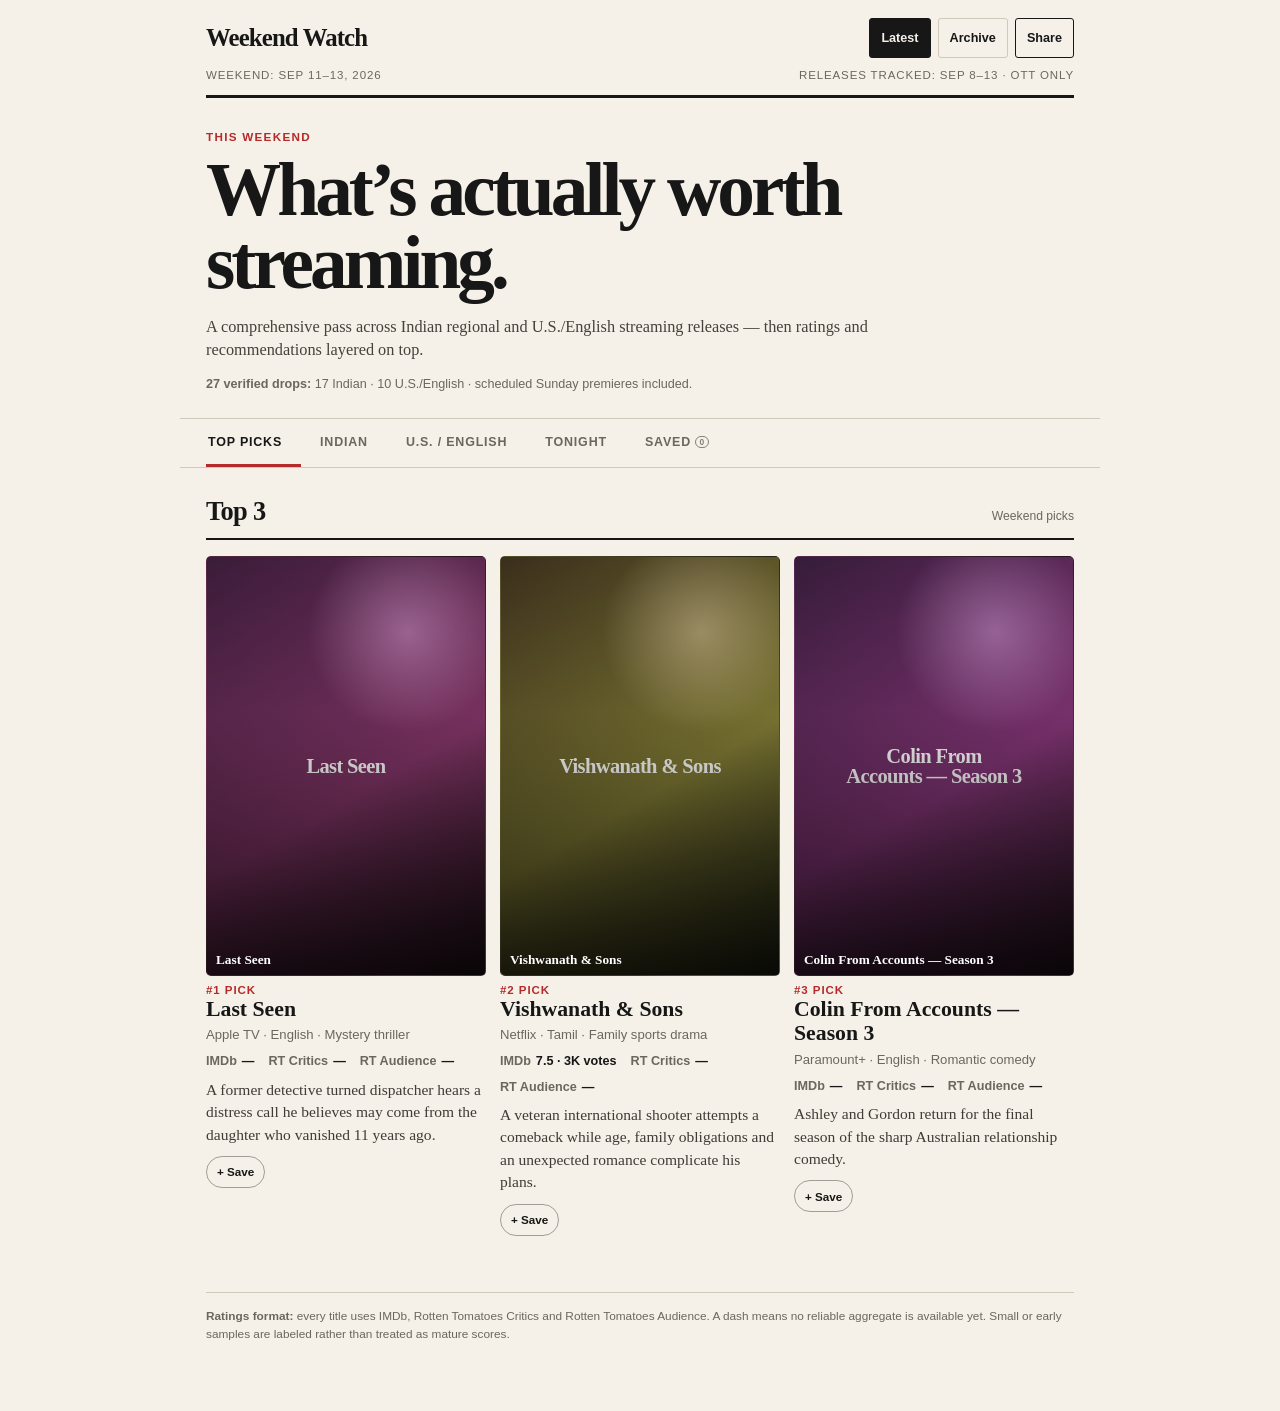
==== commit 8a5ade69: "Update index.html" ====
--- a/index.html
+++ b/index.html
@@ -1,1509 +1,261 @@
-<!doctype html>
-<html lang="en">
-<head>
-  <meta charset="utf-8">
-  <meta name="viewport" content="width=device-width, initial-scale=1, viewport-fit=cover">
-<title>Weekend Watch — Sep 4–6, 2026</title>
-  <meta name="description" content="A verified weekend guide to new Indian and U.S./English OTT movies, shows and new seasons.">
+<!doctype html><html lang="en"><head><meta charset="utf-8"><meta name="viewport" content="width=device-width, initial-scale=1, viewport-fit=cover"><title>Weekend Watch — Sep 11–13, 2026</title><meta name="description" content="A verified weekend guide to new Indian and U.S./English OTT movies, shows and new seasons."><style>
+:root{--paper:#f5f1e8;--ink:#171717;--muted:#6b675f;--line:#cfc8bb;--soft:#e8e1d5;--red:#b52a2a;--green:#236b4b;--amber:#8a5a00;--blue:#275a8a}
+*{box-sizing:border-box}html{scroll-behavior:smooth}body{margin:0;background:var(--paper);color:var(--ink);font-family:Arial,Helvetica,sans-serif;line-height:1.45;-webkit-font-smoothing:antialiased}button{font:inherit}
+.page{width:min(920px,100%);margin:0 auto;padding:0 18px 56px}.masthead{padding:18px 0 11px;border-bottom:3px solid var(--ink);background:var(--paper)}.masthead-row{display:flex;align-items:center;justify-content:space-between;gap:14px}.brand{font-family:Georgia,"Times New Roman",serif;font-weight:700;font-size:1.55rem;letter-spacing:-.035em;white-space:nowrap}.header-actions{display:flex;align-items:center;gap:7px;flex:0 0 auto}
+.nav-link,.share{display:inline-flex;align-items:center;justify-content:center;min-height:40px;padding:8px 11px;border:1px solid var(--line);border-radius:3px;background:transparent;color:var(--ink);text-decoration:none;font-weight:700;font-size:.79rem;cursor:pointer;white-space:nowrap}.nav-link.active{background:var(--ink);border-color:var(--ink);color:var(--paper)}.share{border-color:var(--ink)}
+.edition{display:flex;justify-content:space-between;gap:12px;margin-top:9px;color:var(--muted);font-size:.72rem;text-transform:uppercase;letter-spacing:.075em}.hero{padding:31px 0 25px}.kicker{color:var(--red);font-weight:800;text-transform:uppercase;letter-spacing:.11em;font-size:.73rem;margin-bottom:8px}h1{font-family:Georgia,"Times New Roman",serif;font-size:clamp(2.3rem,9vw,4.7rem);line-height:.97;letter-spacing:-.052em;margin:0;max-width:780px}.dek{max-width:710px;color:#45413b;font-family:Georgia,"Times New Roman",serif;font-size:1.02rem;margin:15px 0 0}.coverage{margin-top:13px;color:var(--muted);font-size:.79rem}
+.tabs-wrap{position:sticky;top:0;z-index:20;background:rgba(245,241,232,.97);backdrop-filter:blur(10px);border-top:1px solid var(--line);border-bottom:1px solid var(--line);margin:0 -18px;padding:0 18px}.tabs{display:flex;gap:0;overflow-x:auto;scrollbar-width:none;-webkit-overflow-scrolling:touch}.tabs::-webkit-scrollbar{display:none}.tab{flex:0 0 auto;border:0;border-bottom:3px solid transparent;background:transparent;color:var(--muted);min-height:48px;padding:0 15px;font-weight:800;font-size:.78rem;text-transform:uppercase;letter-spacing:.065em;cursor:pointer;white-space:nowrap}.tab:first-child{padding-left:2px}.tab[aria-selected="true"]{color:var(--ink);border-bottom-color:var(--red)}
+.release[hidden],.top-pick[hidden],.filter-bar[hidden],.filtered-empty[hidden]{display:none!important}.filter-bar{display:flex;align-items:center;gap:10px;padding:9px 0 10px;border-top:1px solid var(--line)}.filter-label{flex:0 0 auto;color:var(--muted);font-size:.72rem;font-weight:800;text-transform:uppercase;letter-spacing:.075em}.segment{display:inline-flex;align-items:center;border:1px solid var(--line);border-radius:999px;padding:3px;background:rgba(255,255,255,.18)}.segment button{border:0;background:transparent;color:var(--muted);min-height:34px;padding:6px 13px;border-radius:999px;font-weight:800;font-size:.78rem;cursor:pointer;white-space:nowrap}.segment button[aria-pressed="true"]{background:var(--ink);color:var(--paper)}
+.panel{padding-top:24px}.panel[hidden]{display:none}.panel-head{display:flex;align-items:baseline;justify-content:space-between;gap:12px;border-bottom:2px solid var(--ink);padding-bottom:8px;margin-bottom:4px}h2{margin:0;font-family:Georgia,"Times New Roman",serif;font-size:1.65rem;letter-spacing:-.025em}.panel-note{color:var(--muted);font-size:.76rem;white-space:nowrap}.legend{margin:12px 0 2px;color:var(--muted);font-size:.76rem;line-height:1.45}
+.top-picks-grid{display:grid;grid-auto-flow:column;grid-auto-columns:minmax(158px,42%);gap:14px;overflow-x:auto;padding:12px 0 10px;scroll-snap-type:x mandatory;scrollbar-width:none;-webkit-overflow-scrolling:touch}.top-picks-grid::-webkit-scrollbar{display:none}.top-pick{display:block;padding:0 0 18px;border-bottom:0;scroll-snap-align:start;min-width:0}.top-pick .rank{margin-top:9px;font-family:Arial,Helvetica,sans-serif;font-size:.72rem;line-height:1;font-weight:800;text-transform:uppercase;letter-spacing:.08em;color:var(--red)}
+.pick-title,.release-title{font-family:Georgia,"Times New Roman",serif;font-weight:700;line-height:1.12}.pick-title{font-size:1.36rem}.release-title{font-size:1.18rem}.meta,.release-meta{color:var(--muted);font-size:.82rem;margin-top:4px}.genre{color:#38342f;font-weight:700}.ratings-grid{display:flex;flex-wrap:wrap;gap:7px 14px;margin-top:8px;color:var(--muted);font-size:.79rem}.score{display:inline-flex;gap:5px;align-items:baseline;white-space:nowrap}.score-label{color:var(--muted);font-weight:700}.score-value{color:var(--ink);font-weight:800}.summary,.release-summary{font-family:Georgia,"Times New Roman",serif;color:#3f3b35}.summary{margin-top:8px;font-size:.97rem}
+.poster-shell{position:relative;aspect-ratio:2/3;overflow:hidden;border:1px solid rgba(23,23,23,.17);border-radius:5px;background:radial-gradient(circle at 72% 18%,hsla(var(--poster-hue),70%,84%,.42),transparent 25%),linear-gradient(150deg,hsl(var(--poster-hue),35%,17%),hsl(calc(var(--poster-hue) + 18),42%,36%) 56%,hsl(calc(var(--poster-hue) + 35),30%,12%))}.poster-shell::after{content:"";position:absolute;inset:0;z-index:2;pointer-events:none;background:linear-gradient(to top,rgba(0,0,0,.76),rgba(0,0,0,.08) 63%,rgba(0,0,0,.01))}.poster-image{position:absolute;inset:0;width:100%;height:100%;object-fit:cover;z-index:1}.poster-fallback{position:absolute;inset:0;z-index:1;display:flex;align-items:center;justify-content:center;padding:14px;color:#fff;font-family:Georgia,"Times New Roman",serif;font-weight:700;font-size:clamp(.82rem,3.3vw,1.28rem);line-height:1.02;letter-spacing:-.03em;text-align:center;text-wrap:balance}.poster-caption{position:absolute;z-index:3;left:9px;right:9px;bottom:9px;color:#fff;font-family:Georgia,"Times New Roman",serif;font-weight:700;font-size:.83rem;line-height:1.03}
+.release{display:grid;grid-template-columns:76px minmax(0,1fr) auto;gap:10px 14px;align-items:start;padding:18px 0;border-bottom:1px solid var(--line)}.release-poster{width:76px;grid-row:1/span 2}.release-poster .poster-shell{width:76px}.release-poster .poster-fallback{font-size:.68rem;padding:8px}.release-poster .poster-caption{font-size:.62rem;left:6px;right:6px;bottom:6px}.release-content{min-width:0}.release-summary{grid-column:2/3;grid-row:2;margin-top:0;font-size:.94rem;max-width:780px}.verdict{grid-column:3;grid-row:1;align-self:start;justify-self:end;display:inline-flex;align-items:center;justify-content:center;min-height:34px;min-width:118px;padding:7px 10px;border:1px solid currentColor;border-radius:999px;font-weight:800;font-size:.76rem;letter-spacing:.02em;line-height:1.05;text-align:center;white-space:nowrap}.watch{color:var(--green);background:rgba(35,107,75,.07)}.try{color:var(--blue);background:rgba(39,90,138,.07)}.maybe{color:var(--amber);background:rgba(138,90,0,.07)}.new{color:#5d5a54;background:rgba(93,90,84,.06)}.wait{color:#9a5a00;background:rgba(154,90,0,.07)}.skip{color:var(--red);background:rgba(181,42,42,.06)}
+.saved-count{display:inline-flex;min-width:1.45em;height:1.45em;padding:0 .35em;align-items:center;justify-content:center;margin-left:.28rem;border:1px solid currentColor;border-radius:999px;font-size:.68em;line-height:1;vertical-align:.08em;opacity:.82}.save-button{appearance:none;border:1px solid rgba(23,23,23,.38);background:transparent;color:var(--ink);border-radius:999px;min-height:32px;padding:6px 10px;font:700 .73rem/1 Arial,Helvetica,sans-serif;cursor:pointer;white-space:nowrap}.save-button[aria-pressed="true"]{border-color:var(--red);color:var(--red);background:rgba(181,42,42,.055)}.release>.save-button{grid-column:3;grid-row:2;justify-self:end;align-self:start}.top-pick>.save-button{margin-top:10px;width:max-content}
+.filtered-empty{padding:26px 0 8px;color:var(--muted);font-family:Georgia,"Times New Roman",serif;font-size:1rem}.quick-list{margin-top:7px;border-top:1px solid var(--line)}.quick-row{display:grid;grid-template-columns:125px minmax(0,1fr);gap:14px;padding:14px 0;border-bottom:1px solid var(--line)}.quick-label{color:var(--muted);font-size:.73rem;font-weight:800;text-transform:uppercase;letter-spacing:.075em}.quick-value{font-family:Georgia,"Times New Roman",serif;font-size:1rem}.note{margin-top:28px;padding-top:15px;border-top:1px solid var(--line);color:var(--muted);font-size:.74rem;line-height:1.5}.toast{position:fixed;left:50%;bottom:22px;transform:translateX(-50%) translateY(20px);background:var(--ink);color:#fff;padding:10px 14px;border-radius:4px;font-size:.8rem;opacity:0;pointer-events:none;transition:.2s ease;z-index:40}.toast.show{opacity:1;transform:translateX(-50%) translateY(0)}
+@media(max-width:480px){.masthead-row{flex-wrap:wrap}.header-actions{width:100%;justify-content:flex-start}.edition{flex-direction:column;gap:3px}}@media(max-width:520px){.release{grid-template-columns:70px minmax(0,1fr);gap:10px 12px}.release-poster{width:70px;grid-row:1/span 4}.release-poster .poster-shell{width:70px}.verdict{grid-column:2;grid-row:2;justify-self:start;min-width:0}.release>.save-button{grid-column:2;grid-row:3;justify-self:start}.release-summary{grid-column:2;grid-row:4}}
+@media(min-width:760px){.page{padding-left:26px;padding-right:26px}.tabs-wrap{margin-left:-26px;margin-right:-26px;padding-left:26px;padding-right:26px}.tab{padding-left:19px;padding-right:19px}.tab:first-child{padding-left:2px}.top-picks-grid{grid-auto-flow:initial;grid-template-columns:repeat(3,1fr);overflow:visible}.release{grid-template-columns:86px minmax(0,1fr) 145px}.release-poster,.release-poster .poster-shell{width:86px}.quick-list{display:grid;grid-template-columns:1fr 1fr}.quick-row:nth-child(odd){padding-right:24px}.quick-row:nth-child(even){padding-left:24px;border-left:1px solid var(--line)}}
+</style>
+<link rel="manifest" href="/manifest.webmanifest"><meta name="theme-color" content="#f5f1e8"><meta name="application-name" content="Weekend Watch"><meta name="apple-mobile-web-app-capable" content="yes"><meta name="apple-mobile-web-app-status-bar-style" content="default"><meta name="apple-mobile-web-app-title" content="Weekend Watch"><link rel="apple-touch-icon" sizes="180x180" href="/icons/apple-touch-icon.png"><link rel="icon" type="image/png" sizes="32x32" href="/icons/favicon-32.png"><link rel="icon" type="image/png" sizes="192x192" href="/icons/icon-192.png"><link rel="stylesheet" href="/watchlist-sync.css?v=2"></head>
+<body data-edition="2026-09-11" data-edition-label="Sep 11–13, 2026" data-permalink="https://ott.rudraraju.dev/archive/2026-09-11/"><div class="page">
+<header class="masthead"><div class="masthead-row"><div class="brand">Weekend Watch</div><div class="header-actions" aria-label="Site navigation"><a class="nav-link active" href="/">Latest</a><a class="nav-link" href="/archive/">Archive</a><button class="share" id="shareButton" type="button">Share</button></div></div><div class="edition"><span>Weekend: Sep 11–13, 2026</span><span>Releases tracked: Sep 8–13 · OTT only</span></div></header>
+<section class="hero"><div class="kicker">This weekend</div><h1>What’s actually worth streaming.</h1><p class="dek">A comprehensive pass across Indian regional and U.S./English streaming releases — then ratings and recommendations layered on top.</p><div class="coverage"><strong>27 verified drops:</strong> 17 Indian · 10 U.S./English · scheduled Sunday premieres included.</div></section>
+<nav class="tabs-wrap" aria-label="Weekend Watch sections"><div class="tabs" role="tablist"><button class="tab" type="button" role="tab" id="tab-top" aria-controls="panel-top" aria-selected="true">Top Picks</button><button class="tab" type="button" role="tab" id="tab-india" aria-controls="panel-india" aria-selected="false">Indian</button><button class="tab" type="button" role="tab" id="tab-us" aria-controls="panel-us" aria-selected="false">U.S. / English</button><button class="tab" type="button" role="tab" id="tab-tonight" aria-controls="panel-tonight" aria-selected="false">Tonight</button><button class="tab" type="button" role="tab" id="tab-saved" aria-controls="panel-saved" aria-selected="false">Saved<span class="saved-count" id="savedCount" hidden>0</span></button></div><div class="filter-bar" id="filterBar" aria-label="Filter releases by type" hidden><span class="filter-label">Filter</span><div class="segment" role="group" aria-label="Content type"><button type="button" class="kind-filter" data-kind-filter="all" aria-pressed="true">All</button><button type="button" class="kind-filter" data-kind-filter="movie" aria-pressed="false">Movies</button><button type="button" class="kind-filter" data-kind-filter="show" aria-pressed="false">Series</button></div></div></nav>
+<main><section class="panel" id="panel-top" role="tabpanel" aria-labelledby="tab-top"><div class="panel-head"><h2>Top 3</h2><div class="panel-note">Weekend picks</div></div><div class="top-picks-grid"><article class="top-pick" data-kind="show" data-save-id="last-seen-show-2026">
+<div class="top-poster" aria-hidden="true"><div class="poster-shell" style="--poster-hue:303" data-poster="/poster?title=Last+Seen&amp;kind=series"><div class="poster-fallback">Last Seen</div><div class="poster-caption">Last Seen</div></div></div>
+<div class="rank">#1 PICK</div><div class="pick-title">Last Seen</div><div class="meta">Apple TV · English · Mystery thriller</div><div class="ratings-grid">
+<span class="score"><span class="score-label">IMDb</span><span class="score-value">—</span></span>
+<span class="score"><span class="score-label">RT Critics</span><span class="score-value">—</span></span>
+<span class="score"><span class="score-label">RT Audience</span><span class="score-value">—</span></span>
+</div><div class="summary">A former detective turned dispatcher hears a distress call he believes may come from the daughter who vanished 11 years ago.</div></article><article class="top-pick" data-kind="movie" data-save-id="vishwanath-sons-movie-2026">
+<div class="top-poster" aria-hidden="true"><div class="poster-shell" style="--poster-hue:37" data-poster="/poster?title=Vishwanath+%26+Sons&amp;kind=movie&amp;year=2026"><div class="poster-fallback">Vishwanath &amp; Sons</div><div class="poster-caption">Vishwanath &amp; Sons</div></div></div>
+<div class="rank">#2 PICK</div><div class="pick-title">Vishwanath &amp; Sons</div><div class="meta">Netflix · Tamil · Family sports drama</div><div class="ratings-grid">
+<span class="score"><span class="score-label">IMDb</span><span class="score-value">7.5 · 3K votes</span></span>
+<span class="score"><span class="score-label">RT Critics</span><span class="score-value">—</span></span>
+<span class="score"><span class="score-label">RT Audience</span><span class="score-value">—</span></span>
+</div><div class="summary">A veteran international shooter attempts a comeback while age, family obligations and an unexpected romance complicate his plans.</div></article><article class="top-pick" data-kind="show" data-save-id="colin-from-accounts-season-3-show-2026">
+<div class="top-poster" aria-hidden="true"><div class="poster-shell" style="--poster-hue:292" data-poster="/poster?title=Colin+From+Accounts+%E2%80%94+Season+3&amp;kind=series"><div class="poster-fallback">Colin From Accounts — Season 3</div><div class="poster-caption">Colin From Accounts — Season 3</div></div></div>
+<div class="rank">#3 PICK</div><div class="pick-title">Colin From Accounts — Season 3</div><div class="meta">Paramount+ · English · Romantic comedy</div><div class="ratings-grid">
+<span class="score"><span class="score-label">IMDb</span><span class="score-value">—</span></span>
+<span class="score"><span class="score-label">RT Critics</span><span class="score-value">—</span></span>
+<span class="score"><span class="score-label">RT Audience</span><span class="score-value">—</span></span>
+</div><div class="summary">Ashley and Gordon return for the final season of the sharp Australian relationship comedy.</div></article></div><p class="note"><strong>Ratings format:</strong> every title uses IMDb, Rotten Tomatoes Critics and Rotten Tomatoes Audience. A dash means no reliable aggregate is available yet. Small or early samples are labeled rather than treated as mature scores.</p></section>
+<section class="panel" id="panel-india" role="tabpanel" aria-labelledby="tab-india" hidden><div class="panel-head"><h2>Indian releases</h2><div class="panel-note">17 verified</div></div><div class="filtered-empty" hidden>No releases match this filter.</div><div class="legend"><strong>Labels:</strong> Recommended = strong pick · Worth Watching = solid option · Mixed / Niche = taste-dependent · Too New to Rate = not enough data · Wait for Reviews = early feedback unclear.</div><article class="release" data-kind="movie" data-save-id="namma-bharatha-movie-2022">
+<div class="release-poster" aria-hidden="true"><div class="poster-shell" style="--poster-hue:183" data-poster="/poster?title=Namma+Bharatha&amp;kind=movie&amp;year=2022"><div class="poster-fallback">Namma Bharatha</div><div class="poster-caption">Namma Bharatha</div></div></div>
+<div class="release-content"><div class="release-title">Namma Bharatha</div><div class="release-meta">Prime Video · Sep 9 · Kannada · <span class="genre">Patriotic drama</span></div><div class="ratings-grid">
+<span class="score"><span class="score-label">IMDb</span><span class="score-value">9.0 · 10 votes (tiny sample)</span></span>
+<span class="score"><span class="score-label">RT Critics</span><span class="score-value">—</span></span>
+<span class="score"><span class="score-label">RT Audience</span><span class="score-value">—</span></span>
+</div></div>
+<div class="verdict new">Too New to Rate</div><div class="release-summary">A Kannada patriotic drama newly arriving on subscription streaming through Prime Video.</div></article><article class="release" data-kind="movie" data-save-id="magic-mushrooms-movie-2026">
+<div class="release-poster" aria-hidden="true"><div class="poster-shell" style="--poster-hue:181" data-poster="/poster?title=Magic+Mushrooms&amp;kind=movie&amp;year=2026"><div class="poster-fallback">Magic Mushrooms</div><div class="poster-caption">Magic Mushrooms</div></div></div>
+<div class="release-content"><div class="release-title">Magic Mushrooms</div><div class="release-meta">Prime Video · Sep 9 · Malayalam · <span class="genre">Fantasy mystery comedy</span></div><div class="ratings-grid">
+<span class="score"><span class="score-label">IMDb</span><span class="score-value">6.0 · 755 votes</span></span>
+<span class="score"><span class="score-label">RT Critics</span><span class="score-value">—</span></span>
+<span class="score"><span class="score-label">RT Audience</span><span class="score-value">—</span></span>
+</div></div>
+<div class="verdict maybe">Mixed / Niche</div><div class="release-summary">Strange mushrooms trigger bizarre events in Kanjikkuzhi, sending friends into a mystery mixing folklore and science.</div></article><article class="release" data-kind="show" data-save-id="chumbak-show-2026">
+<div class="release-poster" aria-hidden="true"><div class="poster-shell" style="--poster-hue:141" data-poster="/poster?title=Chumbak&amp;kind=series"><div class="poster-fallback">Chumbak</div><div class="poster-caption">Chumbak</div></div></div>
+<div class="release-content"><div class="release-title">Chumbak</div><div class="release-meta">Netflix · Sep 10 · Hindi · <span class="genre">Family sitcom</span></div><div class="ratings-grid">
+<span class="score"><span class="score-label">IMDb</span><span class="score-value">—</span></span>
+<span class="score"><span class="score-label">RT Critics</span><span class="score-value">—</span></span>
+<span class="score"><span class="score-label">RT Audience</span><span class="score-value">—</span></span>
+</div></div>
+<div class="verdict new">Too New to Rate</div><div class="release-summary">Five interconnected families turn everyday neighborhood problems into warm, chaotic comedy.</div></article><article class="release" data-kind="show" data-save-id="the-revolutionaries-show-2026">
+<div class="release-poster" aria-hidden="true"><div class="poster-shell" style="--poster-hue:49" data-poster="/poster?title=The+Revolutionaries&amp;kind=series"><div class="poster-fallback">The Revolutionaries</div><div class="poster-caption">The Revolutionaries</div></div></div>
+<div class="release-content"><div class="release-title">The Revolutionaries</div><div class="release-meta">Prime Video · Sep 11 · Hindi · <span class="genre">Historical action drama</span></div><div class="ratings-grid">
+<span class="score"><span class="score-label">IMDb</span><span class="score-value">—</span></span>
+<span class="score"><span class="score-label">RT Critics</span><span class="score-value">—</span></span>
+<span class="score"><span class="score-label">RT Audience</span><span class="score-value">—</span></span>
+</div></div>
+<div class="verdict new">Too New to Rate</div><div class="release-summary">Four young revolutionaries pursue armed resistance against British rule in this Nikkhil Advani period series.</div></article><article class="release" data-kind="movie" data-save-id="ghamasaan-movie-2024">
+<div class="release-poster" aria-hidden="true"><div class="poster-shell" style="--poster-hue:121" data-poster="/poster?title=Ghamasaan&amp;kind=movie&amp;year=2024"><div class="poster-fallback">Ghamasaan</div><div class="poster-caption">Ghamasaan</div></div></div>
+<div class="release-content"><div class="release-title">Ghamasaan</div><div class="release-meta">ZEE5 · Sep 11 · Hindi · <span class="genre">Crime thriller</span></div><div class="ratings-grid">
+<span class="score"><span class="score-label">IMDb</span><span class="score-value">7.9 · 40 votes (small sample)</span></span>
+<span class="score"><span class="score-label">RT Critics</span><span class="score-value">—</span></span>
+<span class="score"><span class="score-label">RT Audience</span><span class="score-value">—</span></span>
+</div></div>
+<div class="verdict new">Too New to Rate</div><div class="release-summary">An uncompromising IPS officer clashes with a feared dacoit amid politics, caste, power and violence in the Hindi heartland.</div></article><article class="release" data-kind="show" data-save-id="ali-baba-aur-40-bhoot-show-2026">
+<div class="release-poster" aria-hidden="true"><div class="poster-shell" style="--poster-hue:142" data-poster="/poster?title=Ali+Baba+Aur+40+Bhoot&amp;kind=series"><div class="poster-fallback">Ali Baba Aur 40 Bhoot</div><div class="poster-caption">Ali Baba Aur 40 Bhoot</div></div></div>
+<div class="release-content"><div class="release-title">Ali Baba Aur 40 Bhoot</div><div class="release-meta">JioHotstar · Sep 11 · Hindi · <span class="genre">Horror comedy mystery</span></div><div class="ratings-grid">
+<span class="score"><span class="score-label">IMDb</span><span class="score-value">—</span></span>
+<span class="score"><span class="score-label">RT Critics</span><span class="score-value">—</span></span>
+<span class="score"><span class="score-label">RT Audience</span><span class="score-value">—</span></span>
+</div></div>
+<div class="verdict new">Too New to Rate</div><div class="release-summary">A rational young woman searching for her missing father uncovers a supernatural mystery involving forty cursed spirits.</div></article><article class="release" data-kind="movie" data-save-id="vishwanath-sons-movie-2026">
+<div class="release-poster" aria-hidden="true"><div class="poster-shell" style="--poster-hue:37" data-poster="/poster?title=Vishwanath+%26+Sons&amp;kind=movie&amp;year=2026"><div class="poster-fallback">Vishwanath &amp; Sons</div><div class="poster-caption">Vishwanath &amp; Sons</div></div></div>
+<div class="release-content"><div class="release-title">Vishwanath &amp; Sons</div><div class="release-meta">Netflix · Sep 11 · Tamil · <span class="genre">Family sports drama</span></div><div class="ratings-grid">
+<span class="score"><span class="score-label">IMDb</span><span class="score-value">7.5 · 3K votes</span></span>
+<span class="score"><span class="score-label">RT Critics</span><span class="score-value">—</span></span>
+<span class="score"><span class="score-label">RT Audience</span><span class="score-value">—</span></span>
+</div></div>
+<div class="verdict watch">Recommended</div><div class="release-summary">A veteran international shooter attempts a comeback while age, family obligations and an unexpected romance complicate his plans.</div></article><article class="release" data-kind="movie" data-save-id="magudam-movie-2026">
+<div class="release-poster" aria-hidden="true"><div class="poster-shell" style="--poster-hue:282" data-poster="/poster?title=Magudam&amp;kind=movie&amp;year=2026"><div class="poster-fallback">Magudam</div><div class="poster-caption">Magudam</div></div></div>
+<div class="release-content"><div class="release-title">Magudam</div><div class="release-meta">Prime Video · Sep 11 · Tamil · <span class="genre">Action drama thriller</span></div><div class="ratings-grid">
+<span class="score"><span class="score-label">IMDb</span><span class="score-value">5.4 · 642 votes</span></span>
+<span class="score"><span class="score-label">RT Critics</span><span class="score-value">—</span></span>
+<span class="score"><span class="score-label">RT Audience</span><span class="score-value">—</span></span>
+</div></div>
+<div class="verdict maybe">Mixed / Niche</div><div class="release-summary">A man is forced to confront a violent past as danger closes in on the people he is trying to protect.</div></article><article class="release" data-kind="movie" data-save-id="vengeance-movie-2026">
+<div class="release-poster" aria-hidden="true"><div class="poster-shell" style="--poster-hue:247" data-poster="/poster?title=Vengeance&amp;kind=movie&amp;year=2026"><div class="poster-fallback">Vengeance</div><div class="poster-caption">Vengeance</div></div></div>
+<div class="release-content"><div class="release-title">Vengeance</div><div class="release-meta">aha Tamil · Sep 11 · Tamil · <span class="genre">Political drama thriller</span></div><div class="ratings-grid">
+<span class="score"><span class="score-label">IMDb</span><span class="score-value">4.0 · 35 votes (small sample)</span></span>
+<span class="score"><span class="score-label">RT Critics</span><span class="score-value">—</span></span>
+<span class="score"><span class="score-label">RT Audience</span><span class="score-value">—</span></span>
+</div></div>
+<div class="verdict wait">Wait for Reviews</div><div class="release-summary">A determined young woman with a hidden past pushes through escalating obstacles to complete a dangerous mission.</div></article><article class="release" data-kind="show" data-save-id="panchanama-show-2026">
+<div class="release-poster" aria-hidden="true"><div class="poster-shell" style="--poster-hue:343" data-poster="/poster?title=Panchanama&amp;kind=series"><div class="poster-fallback">Panchanama</div><div class="poster-caption">Panchanama</div></div></div>
+<div class="release-content"><div class="release-title">Panchanama</div><div class="release-meta">ZEE5 · Sep 11 · Telugu · <span class="genre">Mystery thriller</span></div><div class="ratings-grid">
+<span class="score"><span class="score-label">IMDb</span><span class="score-value">—</span></span>
+<span class="score"><span class="score-label">RT Critics</span><span class="score-value">—</span></span>
+<span class="score"><span class="score-label">RT Audience</span><span class="score-value">—</span></span>
+</div></div>
+<div class="verdict new">Too New to Rate</div><div class="release-summary">Jai investigates a suspicious death and uncovers a deadly medical crime while searching for his brother&#x27;s killer.</div></article><article class="release" data-kind="show" data-save-id="koloveri-show-2026">
+<div class="release-poster" aria-hidden="true"><div class="poster-shell" style="--poster-hue:212" data-poster="/poster?title=Koloveri&amp;kind=series"><div class="poster-fallback">Koloveri</div><div class="poster-caption">Koloveri</div></div></div>
+<div class="release-content"><div class="release-title">Koloveri</div><div class="release-meta">ETV Win · Sep 11 · Telugu · <span class="genre">Romantic comedy-drama</span></div><div class="ratings-grid">
+<span class="score"><span class="score-label">IMDb</span><span class="score-value">—</span></span>
+<span class="score"><span class="score-label">RT Critics</span><span class="score-value">—</span></span>
+<span class="score"><span class="score-label">RT Audience</span><span class="score-value">—</span></span>
+</div></div>
+<div class="verdict new">Too New to Rate</div><div class="release-summary">A man heads out on a hike after a painful breakup, only to discover that his ex has joined the same trail.</div></article><article class="release" data-kind="show" data-save-id="veerabhadruni-rahasyam-season-1-part-2-show-2026">
+<div class="release-poster" aria-hidden="true"><div class="poster-shell" style="--poster-hue:113" data-poster="/poster?title=Veerabhadruni+Rahasyam+%E2%80%94+Season+1+Part+2&amp;kind=series"><div class="poster-fallback">Veerabhadruni Rahasyam — Season 1 Part 2</div><div class="poster-caption">Veerabhadruni Rahasyam — Season 1 Part 2</div></div></div>
+<div class="release-content"><div class="release-title">Veerabhadruni Rahasyam — Season 1 Part 2</div><div class="release-meta">ZEE5 · Sep 11 · Telugu · <span class="genre">Crime mystery thriller</span></div><div class="ratings-grid">
+<span class="score"><span class="score-label">IMDb</span><span class="score-value">5.3 · 17 votes (tiny sample)</span></span>
+<span class="score"><span class="score-label">RT Critics</span><span class="score-value">—</span></span>
+<span class="score"><span class="score-label">RT Audience</span><span class="score-value">—</span></span>
+</div></div>
+<div class="verdict new">Too New to Rate</div><div class="release-summary">The second half of the Telugu mystery continues a city woman&#x27;s fight to expose crimes hidden behind a village&#x27;s deadly superstitions.</div></article><article class="release" data-kind="movie" data-save-id="varavu-movie-2026">
+<div class="release-poster" aria-hidden="true"><div class="poster-shell" style="--poster-hue:2" data-poster="/poster?title=Varavu&amp;kind=movie&amp;year=2026"><div class="poster-fallback">Varavu</div><div class="poster-caption">Varavu</div></div></div>
+<div class="release-content"><div class="release-title">Varavu</div><div class="release-meta">ZEE5 · Sep 11 · Malayalam · <span class="genre">Action thriller</span></div><div class="ratings-grid">
+<span class="score"><span class="score-label">IMDb</span><span class="score-value">5.8 · 1.1K votes</span></span>
+<span class="score"><span class="score-label">RT Critics</span><span class="score-value">—</span></span>
+<span class="score"><span class="score-label">RT Audience</span><span class="score-value">—</span></span>
+</div></div>
+<div class="verdict maybe">Mixed / Niche</div><div class="release-summary">A man&#x27;s return to a powerful hillside community forces old lies, corruption and a shattered family&#x27;s past back into the open.</div></article><article class="release" data-kind="show" data-save-id="prince-of-mollywood-show-2026">
+<div class="release-poster" aria-hidden="true"><div class="poster-shell" style="--poster-hue:117" data-poster="/poster?title=Prince+of+Mollywood&amp;kind=series"><div class="poster-fallback">Prince of Mollywood</div><div class="poster-caption">Prince of Mollywood</div></div></div>
+<div class="release-content"><div class="release-title">Prince of Mollywood</div><div class="release-meta">JioHotstar · Sep 11 · Malayalam · <span class="genre">Comedy drama</span></div><div class="ratings-grid">
+<span class="score"><span class="score-label">IMDb</span><span class="score-value">—</span></span>
+<span class="score"><span class="score-label">RT Critics</span><span class="score-value">—</span></span>
+<span class="score"><span class="score-label">RT Audience</span><span class="score-value">—</span></span>
+</div></div>
+<div class="verdict new">Too New to Rate</div><div class="release-summary">Firoz rejects the family business to chase his dream of becoming a Pan-Indian movie star despite everyone else&#x27;s plans for him.</div></article><article class="release" data-kind="movie" data-save-id="vivaah-movie-2026">
+<div class="release-poster" aria-hidden="true"><div class="poster-shell" style="--poster-hue:123" data-poster="/poster?title=Vivaah&amp;kind=movie&amp;year=2026"><div class="poster-fallback">Vivaah</div><div class="poster-caption">Vivaah</div></div></div>
+<div class="release-content"><div class="release-title">Vivaah</div><div class="release-meta">Sun NXT · Sep 11 · Malayalam · <span class="genre">Family relationship drama</span></div><div class="ratings-grid">
+<span class="score"><span class="score-label">IMDb</span><span class="score-value">—</span></span>
+<span class="score"><span class="score-label">RT Critics</span><span class="score-value">—</span></span>
+<span class="score"><span class="score-label">RT Audience</span><span class="score-value">—</span></span>
+</div></div>
+<div class="verdict new">Too New to Rate</div><div class="release-summary">Four married couples navigate different emotional and relationship pressures in a contemporary family drama.</div></article><article class="release" data-kind="show" data-save-id="jungle-tales-with-mowgli-show-2026">
+<div class="release-poster" aria-hidden="true"><div class="poster-shell" style="--poster-hue:301" data-poster="/poster?title=Jungle+Tales+with+Mowgli&amp;kind=series"><div class="poster-fallback">Jungle Tales with Mowgli</div><div class="poster-caption">Jungle Tales with Mowgli</div></div></div>
+<div class="release-content"><div class="release-title">Jungle Tales with Mowgli</div><div class="release-meta">JioHotstar · Sep 12 · Hindi / Indian languages · <span class="genre">Animated slapstick adventure</span></div><div class="ratings-grid">
+<span class="score"><span class="score-label">IMDb</span><span class="score-value">—</span></span>
+<span class="score"><span class="score-label">RT Critics</span><span class="score-value">—</span></span>
+<span class="score"><span class="score-label">RT Audience</span><span class="score-value">—</span></span>
+</div></div>
+<div class="verdict new">Too New to Rate</div><div class="release-summary">A mischievous ten-year-old Mowgli gets into comic trouble across the jungle in JioStar&#x27;s new local kids IP.</div></article><article class="release" data-kind="movie" data-save-id="chikoo-vs-bunty-kushti-ki-jung-movie-2026">
+<div class="release-poster" aria-hidden="true"><div class="poster-shell" style="--poster-hue:89" data-poster="/poster?title=Chikoo+Vs+Bunty%3A+Kushti+Ki+Jung&amp;kind=movie&amp;year=2026"><div class="poster-fallback">Chikoo Vs Bunty: Kushti Ki Jung</div><div class="poster-caption">Chikoo Vs Bunty: Kushti Ki Jung</div></div></div>
+<div class="release-content"><div class="release-title">Chikoo Vs Bunty: Kushti Ki Jung</div><div class="release-meta">JioHotstar · Sep 13 · Hindi + Indian dubs · <span class="genre">Animated comedy special</span></div><div class="ratings-grid">
+<span class="score"><span class="score-label">IMDb</span><span class="score-value">—</span></span>
+<span class="score"><span class="score-label">RT Critics</span><span class="score-value">—</span></span>
+<span class="score"><span class="score-label">RT Audience</span><span class="score-value">—</span></span>
+</div></div>
+<div class="verdict new">Too New to Rate</div><div class="release-summary">Chikoo and Bunty unite when a ruthless kushti champion challenges Chikoo and starts playing dirty.</div></article></section>
+<section class="panel" id="panel-us" role="tabpanel" aria-labelledby="tab-us" hidden><div class="panel-head"><h2>U.S. / English releases</h2><div class="panel-note">10 verified</div></div><div class="filtered-empty" hidden>No releases match this filter.</div><div class="legend"><strong>Labels:</strong> Recommended = strong pick · Worth Watching = solid option · Mixed / Niche = taste-dependent · Too New to Rate = not enough data · Wait for Reviews = early feedback unclear.</div><article class="release" data-kind="show" data-save-id="last-seen-show-2026">
+<div class="release-poster" aria-hidden="true"><div class="poster-shell" style="--poster-hue:303" data-poster="/poster?title=Last+Seen&amp;kind=series"><div class="poster-fallback">Last Seen</div><div class="poster-caption">Last Seen</div></div></div>
+<div class="release-content"><div class="release-title">Last Seen</div><div class="release-meta">Apple TV · Sep 9 · English · <span class="genre">Mystery thriller</span></div><div class="ratings-grid">
+<span class="score"><span class="score-label">IMDb</span><span class="score-value">—</span></span>
+<span class="score"><span class="score-label">RT Critics</span><span class="score-value">—</span></span>
+<span class="score"><span class="score-label">RT Audience</span><span class="score-value">—</span></span>
+</div></div>
+<div class="verdict watch">Recommended</div><div class="release-summary">A former detective turned dispatcher hears a distress call he believes may come from the daughter who vanished 11 years ago.</div></article><article class="release" data-kind="show" data-save-id="the-paper-season-2-show-2026">
+<div class="release-poster" aria-hidden="true"><div class="poster-shell" style="--poster-hue:270" data-poster="/poster?title=The+Paper+%E2%80%94+Season+2&amp;kind=series"><div class="poster-fallback">The Paper — Season 2</div><div class="poster-caption">The Paper — Season 2</div></div></div>
+<div class="release-content"><div class="release-title">The Paper — Season 2</div><div class="release-meta">Peacock · Sep 9 · English · <span class="genre">Workplace comedy</span></div><div class="ratings-grid">
+<span class="score"><span class="score-label">IMDb</span><span class="score-value">—</span></span>
+<span class="score"><span class="score-label">RT Critics</span><span class="score-value">—</span></span>
+<span class="score"><span class="score-label">RT Audience</span><span class="score-value">—</span></span>
+</div></div>
+<div class="verdict try">Worth Watching</div><div class="release-summary">The Toledo Truth Teller staff return for another season of newsroom ambition, awkward romance and mockumentary chaos.</div></article><article class="release" data-kind="show" data-save-id="colin-from-accounts-season-3-show-2026">
+<div class="release-poster" aria-hidden="true"><div class="poster-shell" style="--poster-hue:292" data-poster="/poster?title=Colin+From+Accounts+%E2%80%94+Season+3&amp;kind=series"><div class="poster-fallback">Colin From Accounts — Season 3</div><div class="poster-caption">Colin From Accounts — Season 3</div></div></div>
+<div class="release-content"><div class="release-title">Colin From Accounts — Season 3</div><div class="release-meta">Paramount+ · Sep 10 · English · <span class="genre">Romantic comedy</span></div><div class="ratings-grid">
+<span class="score"><span class="score-label">IMDb</span><span class="score-value">—</span></span>
+<span class="score"><span class="score-label">RT Critics</span><span class="score-value">—</span></span>
+<span class="score"><span class="score-label">RT Audience</span><span class="score-value">—</span></span>
+</div></div>
+<div class="verdict watch">Recommended</div><div class="release-summary">Ashley and Gordon return for the final season of the sharp Australian relationship comedy.</div></article><article class="release" data-kind="show" data-save-id="the-perfect-lie-show-2026">
+<div class="release-poster" aria-hidden="true"><div class="poster-shell" style="--poster-hue:28" data-poster="/poster?title=The+Perfect+Lie&amp;kind=series"><div class="poster-fallback">The Perfect Lie</div><div class="poster-caption">The Perfect Lie</div></div></div>
+<div class="release-content"><div class="release-title">The Perfect Lie</div><div class="release-meta">Netflix · Sep 10 · Dutch / English subtitles · <span class="genre">Psychological thriller</span></div><div class="ratings-grid">
+<span class="score"><span class="score-label">IMDb</span><span class="score-value">—</span></span>
+<span class="score"><span class="score-label">RT Critics</span><span class="score-value">—</span></span>
+<span class="score"><span class="score-label">RT Audience</span><span class="score-value">—</span></span>
+</div></div>
+<div class="verdict try">Worth Watching</div><div class="release-summary">A deadly fire tears through a wealthy social circle and exposes the lies holding four seemingly perfect couples together.</div></article><article class="release" data-kind="show" data-save-id="crew-girl-show-2026">
+<div class="release-poster" aria-hidden="true"><div class="poster-shell" style="--poster-hue:269" data-poster="/poster?title=Crew+Girl&amp;kind=series"><div class="poster-fallback">Crew Girl</div><div class="poster-caption">Crew Girl</div></div></div>
+<div class="release-content"><div class="release-title">Crew Girl</div><div class="release-meta">Netflix · Sep 10 · English · <span class="genre">Teen drama</span></div><div class="ratings-grid">
+<span class="score"><span class="score-label">IMDb</span><span class="score-value">—</span></span>
+<span class="score"><span class="score-label">RT Critics</span><span class="score-value">—</span></span>
+<span class="score"><span class="score-label">RT Audience</span><span class="score-value">—</span></span>
+</div></div>
+<div class="verdict new">Too New to Rate</div><div class="release-summary">A teen rower lands at an elite school with an all-boys crew team and upends its rivalries on and off the water.</div></article><article class="release" data-kind="movie" data-save-id="call-my-agent-the-movie-movie-2026">
+<div class="release-poster" aria-hidden="true"><div class="poster-shell" style="--poster-hue:236" data-poster="/poster?title=Call+My+Agent%21+The+Movie&amp;kind=movie&amp;year=2026"><div class="poster-fallback">Call My Agent! The Movie</div><div class="poster-caption">Call My Agent! The Movie</div></div></div>
+<div class="release-content"><div class="release-title">Call My Agent! The Movie</div><div class="release-meta">Netflix · Sep 10 · French / English subtitles · <span class="genre">Comedy-drama</span></div><div class="ratings-grid">
+<span class="score"><span class="score-label">IMDb</span><span class="score-value">—</span></span>
+<span class="score"><span class="score-label">RT Critics</span><span class="score-value">—</span></span>
+<span class="score"><span class="score-label">RT Audience</span><span class="score-value">—</span></span>
+</div></div>
+<div class="verdict try">Worth Watching</div><div class="release-summary">Andréa reunites the old ASK team when her first directing job suddenly loses its star days before filming.</div></article><article class="release" data-kind="movie" data-save-id="go-team-movie-2026">
+<div class="release-poster" aria-hidden="true"><div class="poster-shell" style="--poster-hue:47" data-poster="/poster?title=Go+Team%21&amp;kind=movie&amp;year=2026"><div class="poster-fallback">Go Team!</div><div class="poster-caption">Go Team!</div></div></div>
+<div class="release-content"><div class="release-title">Go Team!</div><div class="release-meta">Netflix · Sep 11 · International / subtitles · <span class="genre">Workplace comedy</span></div><div class="ratings-grid">
+<span class="score"><span class="score-label">IMDb</span><span class="score-value">—</span></span>
+<span class="score"><span class="score-label">RT Critics</span><span class="score-value">—</span></span>
+<span class="score"><span class="score-label">RT Audience</span><span class="score-value">—</span></span>
+</div></div>
+<div class="verdict new">Too New to Rate</div><div class="release-summary">A cheese-company retreat takes a darker comic turn when employees discover layoffs are waiting back home.</div></article><article class="release" data-kind="movie" data-save-id="stolen-heartbeats-movie-2026">
+<div class="release-poster" aria-hidden="true"><div class="poster-shell" style="--poster-hue:170" data-poster="/poster?title=Stolen+Heartbeats&amp;kind=movie&amp;year=2026"><div class="poster-fallback">Stolen Heartbeats</div><div class="poster-caption">Stolen Heartbeats</div></div></div>
+<div class="release-content"><div class="release-title">Stolen Heartbeats</div><div class="release-meta">Netflix · Sep 11 · International / subtitles · <span class="genre">Supernatural thriller</span></div><div class="ratings-grid">
+<span class="score"><span class="score-label">IMDb</span><span class="score-value">—</span></span>
+<span class="score"><span class="score-label">RT Critics</span><span class="score-value">—</span></span>
+<span class="score"><span class="score-label">RT Audience</span><span class="score-value">—</span></span>
+</div></div>
+<div class="verdict new">Too New to Rate</div><div class="release-summary">After an attack leaves Anabel comatose, a nurse who hears the dead becomes central to the fight to keep her alive.</div></article><article class="release" data-kind="movie" data-save-id="tribeca-25-movie-2026">
+<div class="release-poster" aria-hidden="true"><div class="poster-shell" style="--poster-hue:99" data-poster="/poster?title=Tribeca+25&amp;kind=movie&amp;year=2026"><div class="poster-fallback">Tribeca 25</div><div class="poster-caption">Tribeca 25</div></div></div>
+<div class="release-content"><div class="release-title">Tribeca 25</div><div class="release-meta">Netflix · Sep 11 · English · <span class="genre">Documentary</span></div><div class="ratings-grid">
+<span class="score"><span class="score-label">IMDb</span><span class="score-value">—</span></span>
+<span class="score"><span class="score-label">RT Critics</span><span class="score-value">—</span></span>
+<span class="score"><span class="score-label">RT Audience</span><span class="score-value">—</span></span>
+</div></div>
+<div class="verdict new">Too New to Rate</div><div class="release-summary">A documentary marking 25 years of the Tribeca Festival and the role storytelling played in rebuilding a community after 9/11.</div></article><article class="release" data-kind="show" data-save-id="a-killer-story-show-2026">
+<div class="release-poster" aria-hidden="true"><div class="poster-shell" style="--poster-hue:294" data-poster="/poster?title=A+Killer+Story&amp;kind=series"><div class="poster-fallback">A Killer Story</div><div class="poster-caption">A Killer Story</div></div></div>
+<div class="release-content"><div class="release-title">A Killer Story</div><div class="release-meta">HBO Max · Sep 10 · English · <span class="genre">True-crime docuseries</span></div><div class="ratings-grid">
+<span class="score"><span class="score-label">IMDb</span><span class="score-value">—</span></span>
+<span class="score"><span class="score-label">RT Critics</span><span class="score-value">—</span></span>
+<span class="score"><span class="score-label">RT Audience</span><span class="score-value">—</span></span>
+</div></div>
+<div class="verdict try">Worth Watching</div><div class="release-summary">A three-part investigation revisits Dana Chandler&#x27;s controversial double-murder conviction and the legal twists that followed.</div></article></section>
+<section class="panel" id="panel-tonight" role="tabpanel" aria-labelledby="tab-tonight" hidden><div class="panel-head"><h2>What I’d watch tonight</h2><div class="panel-note">Quick decision</div></div><div class="quick-list"><div class="quick-row"><div class="quick-label">Best series</div><div class="quick-value">Last Seen</div></div><div class="quick-row"><div class="quick-label">Best Indian</div><div class="quick-value">Vishwanath & Sons</div></div><div class="quick-row"><div class="quick-label">Telugu</div><div class="quick-value">Panchanama for mystery; Koloveri for lighter romance</div></div><div class="quick-row"><div class="quick-label">Malayalam</div><div class="quick-value">Magic Mushrooms for something different; Varavu for action</div></div><div class="quick-row"><div class="quick-label">Best movie</div><div class="quick-value">Vishwanath & Sons</div></div><div class="quick-row"><div class="quick-label">Comedy</div><div class="quick-value">Colin From Accounts — Season 3</div></div><div class="quick-row"><div class="quick-label">Documentary</div><div class="quick-value">Tribeca 25</div></div><div class="quick-row"><div class="quick-label">Try next</div><div class="quick-value">The Revolutionaries / The Perfect Lie</div></div></div><p class="note"><strong>Scope:</strong> new OTT originals, scripted series/new seasons, documentaries/docuseries, and recent theatrical films making a meaningful subscription-streaming arrival. We exclude theatrical-only releases, PVOD-only releases, ordinary weekly episodes, old catalog additions, stand-up specials, and reality TV/reality competition formats. Sunday Sep 13 launches are included because this is the weekend edition.</p></section>
 
-  <style>
-    :root{
-      --paper:#f5f1e8; --ink:#171717; --muted:#6b675f; --line:#cfc8bb;
-      --soft:#e8e1d5; --red:#b52a2a; --green:#236b4b; --amber:#8a5a00; --blue:#275a8a;
-    }
-    *{box-sizing:border-box}
-    html{scroll-behavior:smooth}
-    body{margin:0;background:var(--paper);color:var(--ink);font-family:Arial,Helvetica,sans-serif;line-height:1.45;-webkit-font-smoothing:antialiased}
-    button{font:inherit}
-    .page{width:min(920px,100%);margin:0 auto;padding:0 18px 56px}
-    .masthead{padding:18px 0 11px;border-bottom:3px solid var(--ink);background:var(--paper)}
-    .masthead-row{display:flex;align-items:center;justify-content:space-between;gap:14px}
-    .brand{font-family:Georgia,"Times New Roman",serif;font-weight:700;font-size:1.55rem;letter-spacing:-.035em;white-space:nowrap}
-    .header-actions{display:flex;align-items:center;gap:7px;flex:0 0 auto}
-    .nav-link,.share{display:inline-flex;align-items:center;justify-content:center;min-height:40px;padding:8px 11px;border:1px solid var(--line);border-radius:3px;background:transparent;color:var(--ink);text-decoration:none;font-weight:700;font-size:.79rem;cursor:pointer;white-space:nowrap}
-    .nav-link.active{background:var(--ink);border-color:var(--ink);color:var(--paper)}
-    .share{border-color:var(--ink)}
-    .nav-link:focus-visible,.share:focus-visible,.tab:focus-visible,.segment button:focus-visible{outline:2px solid var(--blue);outline-offset:2px}
-    .edition{display:flex;justify-content:space-between;gap:12px;margin-top:9px;color:var(--muted);font-size:.72rem;text-transform:uppercase;letter-spacing:.075em}
-    .hero{padding:31px 0 25px}
-    .kicker{color:var(--red);font-weight:800;text-transform:uppercase;letter-spacing:.11em;font-size:.73rem;margin-bottom:8px}
-    h1{font-family:Georgia,"Times New Roman",serif;font-size:clamp(2.3rem,9vw,4.7rem);line-height:.97;letter-spacing:-.052em;margin:0;max-width:780px}
-    .dek{max-width:710px;color:#45413b;font-family:Georgia,"Times New Roman",serif;font-size:1.02rem;margin:15px 0 0}
-    .coverage{margin-top:13px;color:var(--muted);font-size:.79rem}
-    .tabs-wrap{position:sticky;top:0;z-index:20;background:rgba(245,241,232,.97);backdrop-filter:blur(10px);border-top:1px solid var(--line);border-bottom:1px solid var(--line);margin:0 -18px;padding:0 18px}
-    .tabs{display:flex;gap:0;overflow-x:auto;scrollbar-width:none;-webkit-overflow-scrolling:touch}
-    .tabs::-webkit-scrollbar{display:none}
-    .tab{flex:0 0 auto;border:0;border-bottom:3px solid transparent;background:transparent;color:var(--muted);min-height:48px;padding:0 15px;font-weight:800;font-size:.78rem;text-transform:uppercase;letter-spacing:.065em;cursor:pointer;white-space:nowrap}
-    .tab:first-child{padding-left:2px}
-    .tab[aria-selected="true"]{color:var(--ink);border-bottom-color:var(--red)}
-    .release[hidden],.top-pick[hidden],.filter-bar[hidden],.filtered-empty[hidden]{display:none!important}
-    .filter-bar{display:flex;align-items:center;gap:10px;padding:9px 0 10px;border-top:1px solid var(--line)}
-    .filter-label{flex:0 0 auto;color:var(--muted);font-size:.72rem;font-weight:800;text-transform:uppercase;letter-spacing:.075em}
-    .segment{display:inline-flex;align-items:center;border:1px solid var(--line);border-radius:999px;padding:3px;background:rgba(255,255,255,.18)}
-    .segment button{border:0;background:transparent;color:var(--muted);min-height:34px;padding:6px 13px;border-radius:999px;font-weight:800;font-size:.78rem;cursor:pointer;white-space:nowrap}
-    .segment button[aria-pressed="true"]{background:var(--ink);color:var(--paper)}
-    .panel{padding-top:24px}
-    .panel[hidden]{display:none}
-    .panel-head{display:flex;align-items:baseline;justify-content:space-between;gap:12px;border-bottom:2px solid var(--ink);padding-bottom:8px;margin-bottom:4px}
-    h2{margin:0;font-family:Georgia,"Times New Roman",serif;font-size:1.65rem;letter-spacing:-.025em}
-    .panel-note{color:var(--muted);font-size:.76rem;white-space:nowrap}
-    .legend{margin:12px 0 2px;color:var(--muted);font-size:.76rem;line-height:1.45}
-    .top-pick{display:grid;grid-template-columns:42px minmax(0,1fr);gap:12px;padding:19px 0;border-bottom:1px solid var(--line)}
-    .rank{font-family:Georgia,"Times New Roman",serif;font-size:2.2rem;line-height:1;color:var(--red)}
-    .pick-title,.release-title{font-family:Georgia,"Times New Roman",serif;font-weight:700;line-height:1.12}
-    .pick-title{font-size:1.36rem}.release-title{font-size:1.18rem}
-    .meta,.release-meta{color:var(--muted);font-size:.82rem;margin-top:4px}
-    .genre{color:#38342f;font-weight:700}
-    .ratings-grid{display:flex;flex-wrap:wrap;gap:7px 14px;margin-top:8px;color:var(--muted);font-size:.79rem}
-    .score{display:inline-flex;gap:5px;align-items:baseline;white-space:nowrap}
-    .score-label{color:var(--muted);font-weight:700}.score-value{color:var(--ink);font-weight:800}
-    .summary,.release-summary{font-family:Georgia,"Times New Roman",serif;color:#3f3b35}
-    .summary{margin-top:8px;font-size:.97rem}
-    .release{display:grid;grid-template-columns:minmax(0,1fr) auto;gap:8px 16px;padding:18px 0;border-bottom:1px solid var(--line)}
-    .release-summary{grid-column:1/-1;font-size:.94rem;max-width:780px}
-    .verdict{align-self:start;justify-self:end;display:inline-flex;align-items:center;justify-content:center;min-height:34px;min-width:118px;padding:7px 10px;border:1px solid currentColor;border-radius:999px;font-weight:800;font-size:.76rem;letter-spacing:.02em;line-height:1.05;text-align:center;white-space:nowrap}
-    .watch{color:var(--green);background:rgba(35,107,75,.07)}
-    .try{color:var(--blue);background:rgba(39,90,138,.07)}
-    .maybe{color:var(--amber);background:rgba(138,90,0,.07)}
-    .new{color:#5d5a54;background:rgba(93,90,84,.06)}
-    .wait{color:#9a5a00;background:rgba(154,90,0,.07)}
-    .skip{color:var(--red);background:rgba(181,42,42,.06)}
-    .filtered-empty{padding:26px 0 8px;color:var(--muted);font-family:Georgia,"Times New Roman",serif;font-size:1rem}
-    .quick-list{margin-top:7px;border-top:1px solid var(--line)}
-    .quick-row{display:grid;grid-template-columns:125px minmax(0,1fr);gap:14px;padding:14px 0;border-bottom:1px solid var(--line)}
-    .quick-label{color:var(--muted);font-size:.73rem;font-weight:800;text-transform:uppercase;letter-spacing:.075em}
-    .quick-value{font-family:Georgia,"Times New Roman",serif;font-size:1rem}
-    .note{margin-top:28px;padding-top:15px;border-top:1px solid var(--line);color:var(--muted);font-size:.74rem;line-height:1.5}
-    .toast{position:fixed;left:50%;bottom:22px;transform:translateX(-50%) translateY(20px);background:var(--ink);color:#fff;padding:10px 14px;border-radius:4px;font-size:.8rem;opacity:0;pointer-events:none;transition:.2s ease;z-index:40}
-    .toast.show{opacity:1;transform:translateX(-50%) translateY(0)}
-    @media(max-width:480px){
-      .masthead-row{flex-wrap:wrap}.header-actions{width:100%;justify-content:flex-start}
-      .edition{flex-direction:column;gap:3px}
-    }
-    @media(max-width:420px){
-      .release{grid-template-columns:minmax(0,1fr)}
-      .verdict{justify-self:start;grid-row:2;min-width:0}.release-summary{grid-row:3}
-    }
-    @media(min-width:760px){
-      .page{padding-left:26px;padding-right:26px}
-      .tabs-wrap{margin-left:-26px;margin-right:-26px;padding-left:26px;padding-right:26px}
-      .tab{padding-left:19px;padding-right:19px}.tab:first-child{padding-left:2px}
-      .release{grid-template-columns:minmax(0,1fr) 145px}
-      .quick-list{display:grid;grid-template-columns:1fr 1fr}
-      .quick-row:nth-child(odd){padding-right:24px}
-      .quick-row:nth-child(even){padding-left:24px;border-left:1px solid var(--line)}
-    }
-
-    /* Poster-first editorial layer */
-    .top-picks-grid{
-      display:grid;
-      grid-auto-flow:column;
-      grid-auto-columns:minmax(158px,42%);
-      gap:14px;
-      overflow-x:auto;
-      padding:12px 0 10px;
-      scroll-snap-type:x mandatory;
-      scrollbar-width:none;
-      -webkit-overflow-scrolling:touch;
-    }
-    .top-picks-grid::-webkit-scrollbar{display:none}
-    .top-pick{
-      display:block;
-      padding:0 0 18px;
-      border-bottom:0;
-      scroll-snap-align:start;
-      min-width:0;
-    }
-    .top-pick .rank{
-      margin-top:9px;
-      font-family:Arial,Helvetica,sans-serif;
-      font-size:.72rem;
-      line-height:1;
-      font-weight:800;
-      text-transform:uppercase;
-      letter-spacing:.08em;
-      color:var(--red);
-    }
-
-    .poster-shell{
-      position:relative;
-      aspect-ratio:2/3;
-      overflow:hidden;
-      border:1px solid rgba(23,23,23,.17);
-      border-radius:5px;
-      background:
-        radial-gradient(circle at 72% 18%, hsla(var(--poster-hue),70%,84%,.42), transparent 25%),
-        linear-gradient(150deg,
-          hsl(var(--poster-hue),35%,17%),
-          hsl(calc(var(--poster-hue) + 18),42%,36%) 56%,
-          hsl(calc(var(--poster-hue) + 35),30%,12%)
-        );
-    }
-    .poster-shell::after{
-      content:"";
-      position:absolute;
-      inset:0;
-      z-index:2;
-      pointer-events:none;
-      background:linear-gradient(to top,rgba(0,0,0,.76),rgba(0,0,0,.08) 63%,rgba(0,0,0,.01));
-    }
-    .poster-image{
-      position:absolute;
-      inset:0;
-      width:100%;
-      height:100%;
-      object-fit:cover;
-      z-index:1;
-    }
-    .poster-fallback{
-      position:absolute;
-      inset:0;
-      z-index:1;
-      display:flex;
-      align-items:center;
-      justify-content:center;
-      padding:14px;
-      color:#fff;
-      font-family:Georgia,"Times New Roman",serif;
-      font-weight:700;
-      font-size:clamp(.82rem,3.3vw,1.28rem);
-      line-height:1.02;
-      letter-spacing:-.03em;
-      text-align:center;
-      text-wrap:balance;
-    }
-    .poster-caption{
-      position:absolute;
-      z-index:3;
-      left:9px;
-      right:9px;
-      bottom:9px;
-      color:#fff;
-      font-family:Georgia,"Times New Roman",serif;
-      font-weight:700;
-      font-size:.83rem;
-      line-height:1.03;
-    }
-
-    .release{
-      grid-template-columns:76px minmax(0,1fr) auto;
-      gap:10px 14px;
-      align-items:start;
-    }
-    .release-poster{
-      width:76px;
-      grid-row:1 / span 2;
-    }
-    .release-poster .poster-shell{width:76px}
-    .release-poster .poster-fallback{font-size:.68rem;padding:8px}
-    .release-poster .poster-caption{font-size:.62rem;left:6px;right:6px;bottom:6px}
-    .release-content{min-width:0}
-    .release-summary{
-      grid-column:2 / -1;
-      margin-top:0;
-    }
-    .verdict{
-      grid-column:3;
-      grid-row:1;
-    }
-
-    @media(max-width:520px){
-      .release{
-        grid-template-columns:70px minmax(0,1fr);
-        gap:10px 12px;
-      }
-      .release-poster{
-        width:70px;
-        grid-row:1 / span 3;
-      }
-      .release-poster .poster-shell{width:70px}
-      .verdict{
-        grid-column:2;
-        grid-row:2;
-        justify-self:start;
-        min-width:0;
-      }
-      .release-summary{
-        grid-column:2;
-        grid-row:3;
-      }
-    }
-    @media(min-width:760px){
-      .top-picks-grid{
-        grid-auto-flow:initial;
-        grid-template-columns:repeat(3,1fr);
-        overflow:visible;
-      }
-      .release{
-        grid-template-columns:86px minmax(0,1fr) 145px;
-      }
-      .release-poster,
-      .release-poster .poster-shell{width:86px}
-    }
-
-
-    /* Save for Later */
-    .saved-count{
-      display:inline-flex;
-      min-width:1.45em;
-      height:1.45em;
-      padding:0 .35em;
-      align-items:center;
-      justify-content:center;
-      margin-left:.28rem;
-      border:1px solid currentColor;
-      border-radius:999px;
-      font-size:.68em;
-      line-height:1;
-      vertical-align:.08em;
-      opacity:.82;
-    }
-    .save-button{
-      appearance:none;
-      border:1px solid rgba(23,23,23,.38);
-      background:transparent;
-      color:var(--ink);
-      border-radius:999px;
-      min-height:32px;
-      padding:6px 10px;
-      font:700 .73rem/1 Arial,Helvetica,sans-serif;
-      cursor:pointer;
-      white-space:nowrap;
-      transition:background .16s ease,border-color .16s ease,transform .16s ease;
-    }
-    .save-button:hover{
-      background:rgba(23,23,23,.055);
-      border-color:rgba(23,23,23,.62);
-    }
-    .save-button:active{transform:scale(.97)}
-    .save-button[aria-pressed="true"]{
-      border-color:var(--red);
-      color:var(--red);
-      background:rgba(181,42,42,.055);
-    }
-    .release > .save-button{
-      grid-column:3;
-      grid-row:2;
-      justify-self:end;
-      align-self:start;
-    }
-    .release-summary{
-      grid-column:2 / 3;
-      grid-row:2;
-    }
-    .top-pick > .save-button{
-      margin-top:10px;
-      width:max-content;
-    }
-    .saved-source{
-      grid-column:2 / -1;
-      color:var(--muted);
-      font:700 .7rem/1.35 Arial,Helvetica,sans-serif;
-    }
-    .saved-source a{
-      color:inherit;
-      text-decoration:underline;
-      text-underline-offset:2px;
-    }
-    .saved-empty-card{
-      padding:30px 0 26px;
-      border-bottom:1px solid var(--line);
-    }
-    .saved-empty-title{
-      font-family:Georgia,"Times New Roman",serif;
-      font-size:1.35rem;
-      font-weight:700;
-      letter-spacing:-.025em;
-    }
-    .saved-empty-copy{
-      color:var(--muted);
-      margin-top:7px;
-      max-width:520px;
-      font-family:Georgia,"Times New Roman",serif;
-      font-size:.94rem;
-    }
-    @media(max-width:520px){
-      .release > .save-button{
-        grid-column:2;
-        grid-row:3;
-        justify-self:start;
-      }
-      .release-summary{
-        grid-column:2;
-        grid-row:4;
-      }
-      .release-poster{grid-row:1 / span 4}
-      .saved-source{
-        grid-column:2;
-        grid-row:5;
-      }
-    }
-
-  </style>
-  <link rel="manifest" href="/manifest.webmanifest">
-  <meta name="theme-color" content="#f5f1e8">
-  <meta name="application-name" content="Weekend Watch">
-  <meta name="apple-mobile-web-app-capable" content="yes">
-  <meta name="apple-mobile-web-app-status-bar-style" content="default">
-  <meta name="apple-mobile-web-app-title" content="Weekend Watch">
-  <link rel="apple-touch-icon" sizes="180x180" href="/icons/apple-touch-icon.png">
-  <link rel="icon" type="image/png" sizes="32x32" href="/icons/favicon-32.png">
-  <link rel="icon" type="image/png" sizes="192x192" href="/icons/icon-192.png">
-
-</head>
-<body data-edition="2026-09-04" data-edition-label="Sep 4–6, 2026" data-permalink="https://ott.rudraraju.dev/archive/2026-09-04/">
-  <div class="page">
-    <header class="masthead">
-      <div class="masthead-row">
-        <div class="brand">Weekend Watch</div>
-
-        <div class="header-actions" aria-label="Site navigation">
-          <a class="nav-link active" href="/">Latest</a>
-          <a class="nav-link" href="/archive/">Archive</a>
-          <button class="share" id="shareButton" type="button">Share</button>
-        </div>
-      </div>
-      <div class="edition">
-        <span>Weekend: Sep 4–6, 2026</span>
-        <span>Releases tracked: Sep 1–6 · OTT only</span>
-      </div>
-    </header>
-
-    <section class="hero">
-      <div class="kicker">This weekend</div>
-      <h1>What’s actually worth streaming.</h1>
-      <p class="dek">A comprehensive pass across Indian regional and U.S./English streaming releases — then ratings and recommendations layered on top.</p>
-      <div class="coverage"><strong>31 verified drops:</strong> 15 Indian · 16 U.S./English · scheduled Sunday premieres included.</div>
-    </section>
-
-    <nav class="tabs-wrap" aria-label="Weekend Watch sections">
-      <div class="tabs" role="tablist">
-        <button class="tab" type="button" role="tab" id="tab-top" aria-controls="panel-top" aria-selected="true">Top Picks</button>
-        <button class="tab" type="button" role="tab" id="tab-india" aria-controls="panel-india" aria-selected="false">Indian</button>
-        <button class="tab" type="button" role="tab" id="tab-us" aria-controls="panel-us" aria-selected="false">U.S. / English</button>
-        <button class="tab" type="button" role="tab" id="tab-tonight" aria-controls="panel-tonight" aria-selected="false">Tonight</button>
-        <button class="tab" type="button" role="tab" id="tab-saved" aria-controls="panel-saved" aria-selected="false">Saved<span class="saved-count" id="savedCount" hidden>0</span></button>
-      </div>
-      <div class="filter-bar" id="filterBar" aria-label="Filter releases by type" hidden>
-        <span class="filter-label">Filter</span>
-        <div class="segment" role="group" aria-label="Content type">
-          <button type="button" class="kind-filter" data-kind-filter="all" aria-pressed="true">All</button>
-          <button type="button" class="kind-filter" data-kind-filter="movie" aria-pressed="false">Movies</button>
-          <button type="button" class="kind-filter" data-kind-filter="show" aria-pressed="false">Series</button>
-        </div>
-      </div>
-    </nav>
-
-    <main>
-      <section class="panel" id="panel-top" role="tabpanel" aria-labelledby="tab-top">
-        <div class="panel-head"><h2>Top 3</h2><div class="panel-note">Weekend picks</div></div>
-        <div class="top-picks-grid">
-<article class="top-pick" data-kind="show" data-save-id="the-gentlemen-season-2-show-2026">
-          <div class="top-poster" aria-hidden="true">
-            <div class="poster-shell" style="--poster-hue:36" data-poster="/poster?title=The+Gentlemen+%E2%80%94+Season+2&amp;kind=series">
-              <div class="poster-fallback">The Gentlemen</div>
-              <div class="poster-caption">The Gentlemen — Season 2</div>
-            </div>
-          </div>
-          <div class="rank">#1 PICK</div>
-          <div class="pick-title">The Gentlemen — Season 2</div>
-            <div class="meta">Netflix · English · Crime comedy / drama</div>
-            
-      <div class="ratings-grid">
-        <span class="score"><span class="score-label">IMDb</span><span class="score-value">—</span></span>
-        <span class="score"><span class="score-label">RT Critics</span><span class="score-value">89% · early</span></span>
-        <span class="score"><span class="score-label">RT Audience</span><span class="score-value">—</span></span>
-      </div>
-            <div class="summary">Eddie and Susie push their criminal operation into a more dangerous phase as new rivals and power struggles close in.</div>
-        </article>
-        <article class="top-pick" data-kind="movie" data-save-id="g-d-n-movie-2026">
-          <div class="top-poster" aria-hidden="true">
-            <div class="poster-shell" style="--poster-hue:153" data-poster="/poster?title=G.D.N.&amp;kind=movie&amp;year=2026">
-              <div class="poster-fallback">G.D.N.</div>
-              <div class="poster-caption">G.D.N.</div>
-            </div>
-          </div>
-          <div class="rank">#2 PICK</div>
-          <div class="pick-title">G.D.N.</div>
-            <div class="meta">Netflix · Tamil + dubbed · Biographical drama</div>
-            
-      <div class="ratings-grid">
-        <span class="score"><span class="score-label">IMDb</span><span class="score-value">8.5 · 1.2K votes</span></span>
-        <span class="score"><span class="score-label">RT Critics</span><span class="score-value">—</span></span>
-        <span class="score"><span class="score-label">RT Audience</span><span class="score-value">—</span></span>
-      </div>
-            <div class="summary">R. Madhavan stars as inventor and industrialist G.D. Naidu in a biographical drama about ambition, innovation and conflict.</div>
-        </article>
-        <article class="top-pick" data-kind="movie" data-save-id="mayday-movie-2026">
-          <div class="top-poster" aria-hidden="true">
-            <div class="poster-shell" style="--poster-hue:142" data-poster="/poster?title=Mayday&amp;kind=movie&amp;year=2026">
-              <div class="poster-fallback">Mayday</div>
-              <div class="poster-caption">Mayday</div>
-            </div>
-          </div>
-          <div class="rank">#3 PICK</div>
-          <div class="pick-title">Mayday</div>
-            <div class="meta">Apple TV · English · Cold War action comedy</div>
-            
-      <div class="ratings-grid">
-        <span class="score"><span class="score-label">IMDb</span><span class="score-value">—</span></span>
-        <span class="score"><span class="score-label">RT Critics</span><span class="score-value">83% · 54 reviews</span></span>
-        <span class="score"><span class="score-label">RT Audience</span><span class="score-value">—</span></span>
-      </div>
-            <div class="summary">A U.S. Navy pilot crashes behind Soviet lines in 1987 and forms an unlikely partnership with an eccentric former KGB agent.</div>
-        </article>
-        </div>
-        <p class="note"><strong>Ratings format:</strong> every title uses IMDb, Rotten Tomatoes Critics and Rotten Tomatoes Audience. A dash means no reliable aggregate is available yet. Small or early samples are labeled rather than treated as mature scores.</p>
-      </section>
-
-      <section class="panel" id="panel-india" role="tabpanel" aria-labelledby="tab-india" hidden>
-        <div class="panel-head"><h2>Indian releases</h2><div class="panel-note">15 verified</div></div>
-        <div class="filtered-empty" hidden>No releases match this filter.</div>
-        <div class="legend"><strong>Labels:</strong> Recommended = strong pick · Worth Watching = solid option · Mixed / Niche = taste-dependent · Too New to Rate = not enough data · Wait for Reviews = early feedback unclear.</div>
-        
-        <article class="release" data-kind="movie" data-save-id="g-d-n-movie-2026">
-          <div class="release-poster" aria-hidden="true">
-            <div class="poster-shell" style="--poster-hue:153" data-poster="/poster?title=G.D.N.&amp;kind=movie&amp;year=2026">
-              <div class="poster-fallback">G.D.N.</div>
-              <div class="poster-caption">G.D.N.</div>
-            </div>
-          </div>
-          <div class="release-content">
-<div class="release-title">G.D.N.</div>
-            <div class="release-meta">Netflix · Sep 4 · Tamil + dubbed · <span class="genre">Biographical drama</span></div>
-            
-      <div class="ratings-grid">
-        <span class="score"><span class="score-label">IMDb</span><span class="score-value">8.5 · 1.2K votes</span></span>
-        <span class="score"><span class="score-label">RT Critics</span><span class="score-value">—</span></span>
-        <span class="score"><span class="score-label">RT Audience</span><span class="score-value">—</span></span>
-      </div>
-          </div>
-          <div class="verdict watch">Recommended</div>
-          <div class="release-summary">R. Madhavan stars as inventor and industrialist G.D. Naidu in a biographical drama about ambition, innovation and conflict.</div>
-        </article>
-        <article class="release" data-kind="movie" data-save-id="dc-movie-2026">
-          <div class="release-poster" aria-hidden="true">
-            <div class="poster-shell" style="--poster-hue:170" data-poster="/poster?title=DC&amp;kind=movie&amp;year=2026">
-              <div class="poster-fallback">DC</div>
-              <div class="poster-caption">DC</div>
-            </div>
-          </div>
-          <div class="release-content">
-<div class="release-title">DC</div>
-            <div class="release-meta">Sun NXT · Sep 4 · Tamil + dubbed · <span class="genre">Romantic action thriller</span></div>
-            
-      <div class="ratings-grid">
-        <span class="score"><span class="score-label">IMDb</span><span class="score-value">8.3 · 5.1K votes</span></span>
-        <span class="score"><span class="score-label">RT Critics</span><span class="score-value">—</span></span>
-        <span class="score"><span class="score-label">RT Audience</span><span class="score-value">—</span></span>
-      </div>
-          </div>
-          <div class="verdict watch">Recommended</div>
-          <div class="release-summary">A troubled man is pulled into murder, stolen weapons and gang violence while fighting for survival and revenge.</div>
-        </article>
-        <article class="release" data-kind="movie" data-save-id="dhamaal-4-movie-2026">
-          <div class="release-poster" aria-hidden="true">
-            <div class="poster-shell" style="--poster-hue:103" data-poster="/poster?title=Dhamaal+4&amp;kind=movie&amp;year=2026">
-              <div class="poster-fallback">Dhamaal 4</div>
-              <div class="poster-caption">Dhamaal 4</div>
-            </div>
-          </div>
-          <div class="release-content">
-<div class="release-title">Dhamaal 4</div>
-            <div class="release-meta">Netflix · Sep 4 · Hindi · <span class="genre">Action comedy / slapstick</span></div>
-            
-      <div class="ratings-grid">
-        <span class="score"><span class="score-label">IMDb</span><span class="score-value">8.1 · 36K votes</span></span>
-        <span class="score"><span class="score-label">RT Critics</span><span class="score-value">—</span></span>
-        <span class="score"><span class="score-label">RT Audience</span><span class="score-value">—</span></span>
-      </div>
-          </div>
-          <div class="verdict watch">Recommended</div>
-          <div class="release-summary">The chaotic ensemble returns for another broad comedy built around greed, mishaps and an escalating treasure hunt.</div>
-        </article>
-        <article class="release" data-kind="movie" data-save-id="korean-kanakaraju-movie-2026">
-          <div class="release-poster" aria-hidden="true">
-            <div class="poster-shell" style="--poster-hue:162" data-poster="/poster?title=Korean+Kanakaraju&amp;kind=movie&amp;year=2026">
-              <div class="poster-fallback">Korean Kanakaraju</div>
-              <div class="poster-caption">Korean Kanakaraju</div>
-            </div>
-          </div>
-          <div class="release-content">
-<div class="release-title">Korean Kanakaraju</div>
-            <div class="release-meta">Netflix · Sep 4 · Telugu + dubbed · <span class="genre">Horror comedy</span></div>
-            
-      <div class="ratings-grid">
-        <span class="score"><span class="score-label">IMDb</span><span class="score-value">7.7 · 2.4K votes</span></span>
-        <span class="score"><span class="score-label">RT Critics</span><span class="score-value">—</span></span>
-        <span class="score"><span class="score-label">RT Audience</span><span class="score-value">—</span></span>
-      </div>
-          </div>
-          <div class="verdict try">Worth Watching</div>
-          <div class="release-summary">A Telugu man becomes entangled with a Korean spirit, turning an unfinished supernatural mission into a comic adventure.</div>
-        </article>
-        <article class="release" data-kind="movie" data-save-id="unmadham-movie-2026">
-          <div class="release-poster" aria-hidden="true">
-            <div class="poster-shell" style="--poster-hue:92" data-poster="/poster?title=Unmadham&amp;kind=movie&amp;year=2026">
-              <div class="poster-fallback">Unmadham</div>
-              <div class="poster-caption">Unmadham</div>
-            </div>
-          </div>
-          <div class="release-content">
-<div class="release-title">Unmadham</div>
-            <div class="release-meta">SonyLIV · Sep 4 · Malayalam + dubbed · <span class="genre">Crime mystery / psychological thriller</span></div>
-            
-      <div class="ratings-grid">
-        <span class="score"><span class="score-label">IMDb</span><span class="score-value">6.3 · 1.2K votes</span></span>
-        <span class="score"><span class="score-label">RT Critics</span><span class="score-value">—</span></span>
-        <span class="score"><span class="score-label">RT Audience</span><span class="score-value">—</span></span>
-      </div>
-          </div>
-          <div class="verdict maybe">Mixed / Niche</div>
-          <div class="release-summary">A police officer reopens an old death investigation whose disturbing reputation begins to blur crime, fear and superstition.</div>
-        </article>
-        <article class="release" data-kind="movie" data-save-id="pallaburusu-movie-2026">
-          <div class="release-poster" aria-hidden="true">
-            <div class="poster-shell" style="--poster-hue:8" data-poster="/poster?title=Pallaburusu&amp;kind=movie&amp;year=2026">
-              <div class="poster-fallback">Pallaburusu</div>
-              <div class="poster-caption">Pallaburusu</div>
-            </div>
-          </div>
-          <div class="release-content">
-<div class="release-title">Pallaburusu</div>
-            <div class="release-meta">Prime Video · Sep 2 · Telugu · <span class="genre">Rural family comedy-drama</span></div>
-            
-      <div class="ratings-grid">
-        <span class="score"><span class="score-label">IMDb</span><span class="score-value">7.4 · 2K votes</span></span>
-        <span class="score"><span class="score-label">RT Critics</span><span class="score-value">—</span></span>
-        <span class="score"><span class="score-label">RT Audience</span><span class="score-value">—</span></span>
-      </div>
-          </div>
-          <div class="verdict try">Worth Watching</div>
-          <div class="release-summary">A rural Telangana father takes his son to court over a neglected toothbrush request, and the tiny dispute fractures the whole family.</div>
-        </article>
-        <article class="release" data-kind="movie" data-save-id="arulvaan-movie-2026">
-          <div class="release-poster" aria-hidden="true">
-            <div class="poster-shell" style="--poster-hue:291" data-poster="/poster?title=Arulvaan&amp;kind=movie&amp;year=2026">
-              <div class="poster-fallback">Arulvaan</div>
-              <div class="poster-caption">Arulvaan</div>
-            </div>
-          </div>
-          <div class="release-content">
-<div class="release-title">Arulvaan</div>
-            <div class="release-meta">Prime Video / Simply South · Sep 4 · Tamil · <span class="genre">Social drama</span></div>
-            
-      <div class="ratings-grid">
-        <span class="score"><span class="score-label">IMDb</span><span class="score-value">8.7 · 134 votes (early)</span></span>
-        <span class="score"><span class="score-label">RT Critics</span><span class="score-value">—</span></span>
-        <span class="score"><span class="score-label">RT Audience</span><span class="score-value">—</span></span>
-      </div>
-          </div>
-          <div class="verdict new">Too New to Rate</div>
-          <div class="release-summary">A determined district collector fights bureaucratic and social barriers to educate a tribal girl and bring schooling to her forest community.</div>
-        </article>
-        <article class="release" data-kind="movie" data-save-id="ananthan-kaadu-movie-2026">
-          <div class="release-poster" aria-hidden="true">
-            <div class="poster-shell" style="--poster-hue:252" data-poster="/poster?title=Ananthan+Kaadu&amp;kind=movie&amp;year=2026">
-              <div class="poster-fallback">Ananthan Kaadu</div>
-              <div class="poster-caption">Ananthan Kaadu</div>
-            </div>
-          </div>
-          <div class="release-content">
-<div class="release-title">Ananthan Kaadu</div>
-            <div class="release-meta">ManoramaMAX / Prime Video · Sep 2 · Malayalam + dubbed · <span class="genre">Action thriller</span></div>
-            
-      <div class="ratings-grid">
-        <span class="score"><span class="score-label">IMDb</span><span class="score-value">7.4 · 80 votes (early)</span></span>
-        <span class="score"><span class="score-label">RT Critics</span><span class="score-value">—</span></span>
-        <span class="score"><span class="score-label">RT Audience</span><span class="score-value">—</span></span>
-      </div>
-          </div>
-          <div class="verdict new">Too New to Rate</div>
-          <div class="release-summary">Arya leads a multilingual action thriller built around danger, pursuit and survival in a volatile setting.</div>
-        </article>
-        <article class="release" data-kind="movie" data-save-id="puratawn-movie-2026">
-          <div class="release-poster" aria-hidden="true">
-            <div class="poster-shell" style="--poster-hue:239" data-poster="/poster?title=Puratawn&amp;kind=movie&amp;year=2026">
-              <div class="poster-fallback">Puratawn</div>
-              <div class="poster-caption">Puratawn</div>
-            </div>
-          </div>
-          <div class="release-content">
-<div class="release-title">Puratawn</div>
-            <div class="release-meta">Hoichoi · Sep 4 · Bengali · <span class="genre">Family drama</span></div>
-            
-      <div class="ratings-grid">
-        <span class="score"><span class="score-label">IMDb</span><span class="score-value">6.8 · 46 votes (early)</span></span>
-        <span class="score"><span class="score-label">RT Critics</span><span class="score-value">—</span></span>
-        <span class="score"><span class="score-label">RT Audience</span><span class="score-value">—</span></span>
-      </div>
-          </div>
-          <div class="verdict new">Too New to Rate</div>
-          <div class="release-summary">A woman returns to her ancestral home for her mother&#x27;s 80th birthday and must confront her mother&#x27;s deteriorating memory.</div>
-        </article>
-        <article class="release" data-kind="movie" data-save-id="pagida-kali-movie-2026">
-          <div class="release-poster" aria-hidden="true">
-            <div class="poster-shell" style="--poster-hue:349" data-poster="/poster?title=Pagida+Kali&amp;kind=movie&amp;year=2026">
-              <div class="poster-fallback">Pagida Kali</div>
-              <div class="poster-caption">Pagida Kali</div>
-            </div>
-          </div>
-          <div class="release-content">
-<div class="release-title">Pagida Kali</div>
-            <div class="release-meta">Prime Video / Simply South / ManoramaMAX / Lionsgate Play · Sep 2 · Malayalam · <span class="genre">Crime thriller</span></div>
-            
-      <div class="ratings-grid">
-        <span class="score"><span class="score-label">IMDb</span><span class="score-value">—</span></span>
-        <span class="score"><span class="score-label">RT Critics</span><span class="score-value">—</span></span>
-        <span class="score"><span class="score-label">RT Audience</span><span class="score-value">—</span></span>
-      </div>
-          </div>
-          <div class="verdict new">Too New to Rate</div>
-          <div class="release-summary">A murder in Kerala is followed by a child&#x27;s disappearance, pushing an investigation across state borders as the mystery deepens.</div>
-        </article>
-        <article class="release" data-kind="movie" data-save-id="gandhari-movie-2026">
-          <div class="release-poster" aria-hidden="true">
-            <div class="poster-shell" style="--poster-hue:248" data-poster="/poster?title=Gandhari&amp;kind=movie&amp;year=2026">
-              <div class="poster-fallback">Gandhari</div>
-              <div class="poster-caption">Gandhari</div>
-            </div>
-          </div>
-          <div class="release-content">
-<div class="release-title">Gandhari</div>
-            <div class="release-meta">Netflix · Sep 3 · Hindi + Tamil/Telugu audio · <span class="genre">Action thriller / mystery</span></div>
-            
-      <div class="ratings-grid">
-        <span class="score"><span class="score-label">IMDb</span><span class="score-value">—</span></span>
-        <span class="score"><span class="score-label">RT Critics</span><span class="score-value">—</span></span>
-        <span class="score"><span class="score-label">RT Audience</span><span class="score-value">—</span></span>
-      </div>
-          </div>
-          <div class="verdict wait">Wait for Reviews</div>
-          <div class="release-summary">After losing her eyesight and her daughter in a kidnapping, a mother takes the search into her own hands and hunts for the truth.</div>
-        </article>
-        <article class="release" data-kind="movie" data-save-id="the-yellow-elephant-movie-2026">
-          <div class="release-poster" aria-hidden="true">
-            <div class="poster-shell" style="--poster-hue:103" data-poster="/poster?title=The+Yellow+Elephant&amp;kind=movie&amp;year=2026">
-              <div class="poster-fallback">The Yellow Elephant</div>
-              <div class="poster-caption">The Yellow Elephant</div>
-            </div>
-          </div>
-          <div class="release-content">
-<div class="release-title">The Yellow Elephant</div>
-            <div class="release-meta">aha Tamil · Sep 4 · Tamil · <span class="genre">Social / wildlife drama</span></div>
-            
-      <div class="ratings-grid">
-        <span class="score"><span class="score-label">IMDb</span><span class="score-value">—</span></span>
-        <span class="score"><span class="score-label">RT Critics</span><span class="score-value">—</span></span>
-        <span class="score"><span class="score-label">RT Audience</span><span class="score-value">—</span></span>
-      </div>
-          </div>
-          <div class="verdict new">Too New to Rate</div>
-          <div class="release-summary">A working elephant and his mahout face upheaval after activists document the animal&#x27;s use at a timber yard in southern Tamil Nadu.</div>
-        </article>
-        <article class="release" data-kind="show" data-save-id="the-court-show-2026">
-          <div class="release-poster" aria-hidden="true">
-            <div class="poster-shell" style="--poster-hue:221" data-poster="/poster?title=The+Court&amp;kind=series">
-              <div class="poster-fallback">The Court</div>
-              <div class="poster-caption">The Court</div>
-            </div>
-          </div>
-          <div class="release-content">
-<div class="release-title">The Court</div>
-            <div class="release-meta">JioHotstar · Sep 4 · Tamil · <span class="genre">Courtroom / family drama</span></div>
-            
-      <div class="ratings-grid">
-        <span class="score"><span class="score-label">IMDb</span><span class="score-value">—</span></span>
-        <span class="score"><span class="score-label">RT Critics</span><span class="score-value">—</span></span>
-        <span class="score"><span class="score-label">RT Audience</span><span class="score-value">—</span></span>
-      </div>
-          </div>
-          <div class="verdict new">Too New to Rate</div>
-          <div class="release-summary">A gifted young lawyer takes on a high-stakes legal fight that brings her into direct conflict with her celebrated father.</div>
-        </article>
-        <article class="release" data-kind="show" data-save-id="jagamae-sangeetham-show-2026">
-          <div class="release-poster" aria-hidden="true">
-            <div class="poster-shell" style="--poster-hue:347" data-poster="/poster?title=Jagamae+Sangeetham&amp;kind=series">
-              <div class="poster-fallback">Jagamae Sangeetham</div>
-              <div class="poster-caption">Jagamae Sangeetham</div>
-            </div>
-          </div>
-          <div class="release-content">
-<div class="release-title">Jagamae Sangeetham</div>
-            <div class="release-meta">Prime Video · Sep 4 · Telugu / Tamil · <span class="genre">Music / family drama</span></div>
-            
-      <div class="ratings-grid">
-        <span class="score"><span class="score-label">IMDb</span><span class="score-value">—</span></span>
-        <span class="score"><span class="score-label">RT Critics</span><span class="score-value">—</span></span>
-        <span class="score"><span class="score-label">RT Audience</span><span class="score-value">—</span></span>
-      </div>
-          </div>
-          <div class="verdict new">Too New to Rate</div>
-          <div class="release-summary">A young Carnatic prodigy shoulders his family&#x27;s legacy and finances while an unexpected creative partnership challenges tradition.</div>
-        </article>
-        <article class="release" data-kind="movie" data-save-id="gnyapakalu-movie-2026">
-          <div class="release-poster" aria-hidden="true">
-            <div class="poster-shell" style="--poster-hue:153" data-poster="/poster?title=Gnyapakalu&amp;kind=movie&amp;year=2026">
-              <div class="poster-fallback">Gnyapakalu</div>
-              <div class="poster-caption">Gnyapakalu</div>
-            </div>
-          </div>
-          <div class="release-content">
-<div class="release-title">Gnyapakalu</div>
-            <div class="release-meta">ETV Win · Sep 6 · Telugu · <span class="genre">Short film / anthology story</span></div>
-            
-      <div class="ratings-grid">
-        <span class="score"><span class="score-label">IMDb</span><span class="score-value">—</span></span>
-        <span class="score"><span class="score-label">RT Critics</span><span class="score-value">—</span></span>
-        <span class="score"><span class="score-label">RT Audience</span><span class="score-value">—</span></span>
-      </div>
-          </div>
-          <div class="verdict new">Too New to Rate</div>
-          <div class="release-summary">A new KathaSudha Sunday Story arriving on ETV Win; included as a short-form OTT film rather than a full series.</div>
-        </article>
-        
-        
-        
-        
-        
-      </section>
-
-      <section class="panel" id="panel-us" role="tabpanel" aria-labelledby="tab-us" hidden>
-        <div class="panel-head"><h2>U.S. / English releases</h2><div class="panel-note">16 verified</div></div>
-        <div class="filtered-empty" hidden>No releases match this filter.</div>
-        <div class="legend"><strong>Labels:</strong> Recommended = strong pick · Worth Watching = solid option · Mixed / Niche = taste-dependent · Too New to Rate = not enough data · Skip = weak current signal.</div>
-        
-        <article class="release" data-kind="movie" data-save-id="untold-raygun-breaking-badly-movie-2026">
-          <div class="release-poster" aria-hidden="true">
-            <div class="poster-shell" style="--poster-hue:171" data-poster="/poster?title=Untold+Raygun%3A+Breaking+Badly&amp;kind=movie&amp;year=2026">
-              <div class="poster-fallback">Untold Raygun: Breaking Badly</div>
-              <div class="poster-caption">Untold Raygun: Breaking Badly</div>
-            </div>
-          </div>
-          <div class="release-content">
-<div class="release-title">Untold Raygun: Breaking Badly</div>
-            <div class="release-meta">Netflix · Sep 1 · English · <span class="genre">Sports documentary</span></div>
-            
-      <div class="ratings-grid">
-        <span class="score"><span class="score-label">IMDb</span><span class="score-value">—</span></span>
-        <span class="score"><span class="score-label">RT Critics</span><span class="score-value">—</span></span>
-        <span class="score"><span class="score-label">RT Audience</span><span class="score-value">—</span></span>
-      </div>
-          </div>
-          <div class="verdict try">Worth Watching</div>
-          <div class="release-summary">Australian breaker Rachael &#x27;Raygun&#x27; Gunn revisits her unlikely Olympic path, viral performance and the backlash that followed.</div>
-        </article>
-        <article class="release" data-kind="show" data-save-id="the-varnell-hill-show-season-1-show-2026">
-          <div class="release-poster" aria-hidden="true">
-            <div class="poster-shell" style="--poster-hue:229" data-poster="/poster?title=The+Varnell+Hill+Show+%E2%80%94+Season+1&amp;kind=series">
-              <div class="poster-fallback">The Varnell Hill Show</div>
-              <div class="poster-caption">The Varnell Hill Show — Season 1</div>
-            </div>
-          </div>
-          <div class="release-content">
-<div class="release-title">The Varnell Hill Show — Season 1</div>
-            <div class="release-meta">Paramount+ · Sep 1 · English · <span class="genre">Comedy · new series</span></div>
-            
-      <div class="ratings-grid">
-        <span class="score"><span class="score-label">IMDb</span><span class="score-value">—</span></span>
-        <span class="score"><span class="score-label">RT Critics</span><span class="score-value">—</span></span>
-        <span class="score"><span class="score-label">RT Audience</span><span class="score-value">—</span></span>
-      </div>
-          </div>
-          <div class="verdict new">Too New to Rate</div>
-          <div class="release-summary">A once-famous late-night host fights to stay relevant while old-school star power collides with new corporate control behind the scenes.</div>
-        </article>
-        <article class="release" data-kind="movie" data-save-id="turning-point-generation-9-11-movie-2026">
-          <div class="release-poster" aria-hidden="true">
-            <div class="poster-shell" style="--poster-hue:348" data-poster="/poster?title=Turning+Point%3A+Generation+9%2F11&amp;kind=movie&amp;year=2026">
-              <div class="poster-fallback">Turning Point: Generation 9/11</div>
-              <div class="poster-caption">Turning Point: Generation 9/11</div>
-            </div>
-          </div>
-          <div class="release-content">
-<div class="release-title">Turning Point: Generation 9/11</div>
-            <div class="release-meta">Netflix · Sep 2 · English · <span class="genre">Historical documentary</span></div>
-            
-      <div class="ratings-grid">
-        <span class="score"><span class="score-label">IMDb</span><span class="score-value">—</span></span>
-        <span class="score"><span class="score-label">RT Critics</span><span class="score-value">—</span></span>
-        <span class="score"><span class="score-label">RT Audience</span><span class="score-value">—</span></span>
-      </div>
-          </div>
-          <div class="verdict try">Worth Watching</div>
-          <div class="release-summary">Twenty-five years later, survivors, journalists, Afghans and U.S. Marines examine how 9/11 reshaped an entire generation.</div>
-        </article>
-        <article class="release" data-kind="movie" data-save-id="the-runner-movie-2026">
-          <div class="release-poster" aria-hidden="true">
-            <div class="poster-shell" style="--poster-hue:177" data-poster="/poster?title=The+Runner&amp;kind=movie&amp;year=2026">
-              <div class="poster-fallback">The Runner</div>
-              <div class="poster-caption">The Runner</div>
-            </div>
-          </div>
-          <div class="release-content">
-<div class="release-title">The Runner</div>
-            <div class="release-meta">Prime Video · Sep 2 · English · <span class="genre">Psychological action thriller</span></div>
-            
-      <div class="ratings-grid">
-        <span class="score"><span class="score-label">IMDb</span><span class="score-value">4.6</span></span>
-        <span class="score"><span class="score-label">RT Critics</span><span class="score-value">10%</span></span>
-        <span class="score"><span class="score-label">RT Audience</span><span class="score-value">42%</span></span>
-      </div>
-          </div>
-          <div class="verdict skip">Skip</div>
-          <div class="release-summary">A London lawyer&#x27;s son is kidnapped during her morning run, forcing her to keep moving and obey a caller&#x27;s escalating commands.</div>
-        </article>
-        <article class="release" data-kind="movie" data-save-id="star-wars-the-mandalorian-and-grogu-movie-2026">
-          <div class="release-poster" aria-hidden="true">
-            <div class="poster-shell" style="--poster-hue:73" data-poster="/poster?title=Star+Wars%3A+The+Mandalorian+and+Grogu&amp;kind=movie&amp;year=2026">
-              <div class="poster-fallback">Star Wars: The Mandalorian and Grogu</div>
-              <div class="poster-caption">Star Wars: The Mandalorian and Grogu</div>
-            </div>
-          </div>
-          <div class="release-content">
-<div class="release-title">Star Wars: The Mandalorian and Grogu</div>
-            <div class="release-meta">Disney+ · Sep 2 · English · <span class="genre">Sci-fi action adventure</span></div>
-            
-      <div class="ratings-grid">
-        <span class="score"><span class="score-label">IMDb</span><span class="score-value">6.8 · ~93K votes</span></span>
-        <span class="score"><span class="score-label">RT Critics</span><span class="score-value">61%</span></span>
-        <span class="score"><span class="score-label">RT Audience</span><span class="score-value">86%</span></span>
-      </div>
-          </div>
-          <div class="verdict try">Worth Watching</div>
-          <div class="release-summary">Din Djarin and Grogu join the New Republic on another mission as Imperial remnants continue to threaten the galaxy.</div>
-        </article>
-        <article class="release" data-kind="show" data-save-id="9-11-united-we-stand-25-years-later-show-2026">
-          <div class="release-poster" aria-hidden="true">
-            <div class="poster-shell" style="--poster-hue:259" data-poster="/poster?title=9%2F11%3A+United+We+Stand+%E2%80%94+25+Years+Later&amp;kind=series">
-              <div class="poster-fallback">9/11: United We Stand — 25 Years Later</div>
-              <div class="poster-caption">9/11: United We Stand — 25 Years Later</div>
-            </div>
-          </div>
-          <div class="release-content">
-<div class="release-title">9/11: United We Stand — 25 Years Later</div>
-            <div class="release-meta">Hulu / Disney+ · Sep 2 · English · <span class="genre">Documentary special</span></div>
-            
-      <div class="ratings-grid">
-        <span class="score"><span class="score-label">IMDb</span><span class="score-value">—</span></span>
-        <span class="score"><span class="score-label">RT Critics</span><span class="score-value">—</span></span>
-        <span class="score"><span class="score-label">RT Audience</span><span class="score-value">—</span></span>
-      </div>
-          </div>
-          <div class="verdict new">Too New to Rate</div>
-          <div class="release-summary">Michael Strahan leads a two-hour look at the sports, music, media and community forces that helped people heal after 9/11.</div>
-        </article>
-        <article class="release" data-kind="show" data-save-id="the-gentlemen-season-2-show-2026">
-          <div class="release-poster" aria-hidden="true">
-            <div class="poster-shell" style="--poster-hue:36" data-poster="/poster?title=The+Gentlemen+%E2%80%94+Season+2&amp;kind=series">
-              <div class="poster-fallback">The Gentlemen</div>
-              <div class="poster-caption">The Gentlemen — Season 2</div>
-            </div>
-          </div>
-          <div class="release-content">
-<div class="release-title">The Gentlemen — Season 2</div>
-            <div class="release-meta">Netflix · Sep 3 · English · <span class="genre">Crime comedy / drama</span></div>
-            
-      <div class="ratings-grid">
-        <span class="score"><span class="score-label">IMDb</span><span class="score-value">—</span></span>
-        <span class="score"><span class="score-label">RT Critics</span><span class="score-value">89% · early</span></span>
-        <span class="score"><span class="score-label">RT Audience</span><span class="score-value">—</span></span>
-      </div>
-          </div>
-          <div class="verdict watch">Recommended</div>
-          <div class="release-summary">Eddie and Susie push their criminal operation into a more dangerous phase as new rivals and power struggles close in.</div>
-        </article>
-        <article class="release" data-kind="show" data-save-id="chad-powers-season-2-show-2026">
-          <div class="release-poster" aria-hidden="true">
-            <div class="poster-shell" style="--poster-hue:259" data-poster="/poster?title=Chad+Powers+%E2%80%94+Season+2&amp;kind=series">
-              <div class="poster-fallback">Chad Powers</div>
-              <div class="poster-caption">Chad Powers — Season 2</div>
-            </div>
-          </div>
-          <div class="release-content">
-<div class="release-title">Chad Powers — Season 2</div>
-            <div class="release-meta">Hulu · Sep 3 · English · <span class="genre">Sports comedy / drama</span></div>
-            
-      <div class="ratings-grid">
-        <span class="score"><span class="score-label">IMDb</span><span class="score-value">7.5 overall</span></span>
-        <span class="score"><span class="score-label">RT Critics</span><span class="score-value">100% · 5 reviews</span></span>
-        <span class="score"><span class="score-label">RT Audience</span><span class="score-value">—</span></span>
-      </div>
-          </div>
-          <div class="verdict try">Worth Watching</div>
-          <div class="release-summary">The disgraced quarterback keeps hiding behind his Chad Powers identity as the deception creates bigger personal and football risks.</div>
-        </article>
-        <article class="release" data-kind="movie" data-save-id="clash-of-the-thundermans-movie-2026">
-          <div class="release-poster" aria-hidden="true">
-            <div class="poster-shell" style="--poster-hue:39" data-poster="/poster?title=Clash+of+the+Thundermans&amp;kind=movie&amp;year=2026">
-              <div class="poster-fallback">Clash of the Thundermans</div>
-              <div class="poster-caption">Clash of the Thundermans</div>
-            </div>
-          </div>
-          <div class="release-content">
-<div class="release-title">Clash of the Thundermans</div>
-            <div class="release-meta">Paramount+ · Sep 3 · English · <span class="genre">Superhero family comedy</span></div>
-            
-      <div class="ratings-grid">
-        <span class="score"><span class="score-label">IMDb</span><span class="score-value">— · early/volatile</span></span>
-        <span class="score"><span class="score-label">RT Critics</span><span class="score-value">—</span></span>
-        <span class="score"><span class="score-label">RT Audience</span><span class="score-value">—</span></span>
-      </div>
-          </div>
-          <div class="verdict new">Too New to Rate</div>
-          <div class="release-summary">Chloe develops an unpredictable superpower, splitting the Thunderman family over whether she should be sent away for training.</div>
-        </article>
-        <article class="release" data-kind="movie" data-save-id="scary-movie-2026-movie-2026">
-          <div class="release-poster" aria-hidden="true">
-            <div class="poster-shell" style="--poster-hue:85" data-poster="/poster?title=Scary+Movie+%282026%29&amp;kind=movie&amp;year=2026">
-              <div class="poster-fallback">Scary Movie</div>
-              <div class="poster-caption">Scary Movie (2026)</div>
-            </div>
-          </div>
-          <div class="release-content">
-<div class="release-title">Scary Movie (2026)</div>
-            <div class="release-meta">Paramount+ · Sep 3 · English · <span class="genre">Horror comedy / parody</span></div>
-            
-      <div class="ratings-grid">
-        <span class="score"><span class="score-label">IMDb</span><span class="score-value">4.9 · 52K votes</span></span>
-        <span class="score"><span class="score-label">RT Critics</span><span class="score-value">24%</span></span>
-        <span class="score"><span class="score-label">RT Audience</span><span class="score-value">64%</span></span>
-      </div>
-          </div>
-          <div class="verdict skip">Skip</div>
-          <div class="release-summary">Cindy, Brenda, Shorty and Ray are pulled back together when another masked killer starts targeting the old group.</div>
-        </article>
-        <article class="release" data-kind="movie" data-save-id="mayday-movie-2026">
-          <div class="release-poster" aria-hidden="true">
-            <div class="poster-shell" style="--poster-hue:142" data-poster="/poster?title=Mayday&amp;kind=movie&amp;year=2026">
-              <div class="poster-fallback">Mayday</div>
-              <div class="poster-caption">Mayday</div>
-            </div>
-          </div>
-          <div class="release-content">
-<div class="release-title">Mayday</div>
-            <div class="release-meta">Apple TV · Sep 4 · English · <span class="genre">Cold War action comedy</span></div>
-            
-      <div class="ratings-grid">
-        <span class="score"><span class="score-label">IMDb</span><span class="score-value">—</span></span>
-        <span class="score"><span class="score-label">RT Critics</span><span class="score-value">83% · 54 reviews</span></span>
-        <span class="score"><span class="score-label">RT Audience</span><span class="score-value">—</span></span>
-      </div>
-          </div>
-          <div class="verdict watch">Recommended</div>
-          <div class="release-summary">A U.S. Navy pilot crashes behind Soviet lines in 1987 and forms an unlikely partnership with an eccentric former KGB agent.</div>
-        </article>
-        
-        <article class="release" data-kind="movie" data-save-id="teenage-wasteland-movie-2026">
-          <div class="release-poster" aria-hidden="true">
-            <div class="poster-shell" style="--poster-hue:266" data-poster="/poster?title=Teenage+Wasteland&amp;kind=movie&amp;year=2026">
-              <div class="poster-fallback">Teenage Wasteland</div>
-              <div class="poster-caption">Teenage Wasteland</div>
-            </div>
-          </div>
-          <div class="release-content">
-<div class="release-title">Teenage Wasteland</div>
-            <div class="release-meta">Netflix · Sep 4 · English · <span class="genre">Documentary / true story</span></div>
-            
-      <div class="ratings-grid">
-        <span class="score"><span class="score-label">IMDb</span><span class="score-value">—</span></span>
-        <span class="score"><span class="score-label">RT Critics</span><span class="score-value">100% · 28 reviews</span></span>
-        <span class="score"><span class="score-label">RT Audience</span><span class="score-value">—</span></span>
-      </div>
-          </div>
-          <div class="verdict watch">Recommended</div>
-          <div class="release-summary">Students who exposed a toxic-waste conspiracy with a DIY film in 1991 reunite decades later to reckon with what they uncovered.</div>
-        </article>
-        <article class="release" data-kind="movie" data-save-id="signal-one-movie-2026">
-          <div class="release-poster" aria-hidden="true">
-            <div class="poster-shell" style="--poster-hue:258" data-poster="/poster?title=Signal+One&amp;kind=movie&amp;year=2026">
-              <div class="poster-fallback">Signal One</div>
-              <div class="poster-caption">Signal One</div>
-            </div>
-          </div>
-          <div class="release-content">
-<div class="release-title">Signal One</div>
-            <div class="release-meta">Hulu · Sep 4 · English · <span class="genre">Sci-fi thriller · first SVOD arrival</span></div>
-            
-      <div class="ratings-grid">
-        <span class="score"><span class="score-label">IMDb</span><span class="score-value">5.6 · 2.5K votes</span></span>
-        <span class="score"><span class="score-label">RT Critics</span><span class="score-value">80%</span></span>
-        <span class="score"><span class="score-label">RT Audience</span><span class="score-value">65%</span></span>
-      </div>
-          </div>
-          <div class="verdict maybe">Mixed / Niche</div>
-          <div class="release-summary">A computer scientist joins a billionaire&#x27;s isolated project to contact extraterrestrial life, only to discover the danger of making contact.</div>
-        </article>
-        <article class="release" data-kind="movie" data-save-id="fuze-movie-2026">
-          <div class="release-poster" aria-hidden="true">
-            <div class="poster-shell" style="--poster-hue:199" data-poster="/poster?title=Fuze&amp;kind=movie&amp;year=2026">
-              <div class="poster-fallback">Fuze</div>
-              <div class="poster-caption">Fuze</div>
-            </div>
-          </div>
-          <div class="release-content">
-<div class="release-title">Fuze</div>
-            <div class="release-meta">HBO Max · Sep 4 · English · <span class="genre">Crime / action thriller</span></div>
-            
-      <div class="ratings-grid">
-        <span class="score"><span class="score-label">IMDb</span><span class="score-value">6.2 · ~14K votes</span></span>
-        <span class="score"><span class="score-label">RT Critics</span><span class="score-value">72%</span></span>
-        <span class="score"><span class="score-label">RT Audience</span><span class="score-value">78%</span></span>
-      </div>
-          </div>
-          <div class="verdict try">Worth Watching</div>
-          <div class="release-summary">An unexploded WWII bomb forces a London evacuation while criminals exploit the chaos to execute a precision bank heist.</div>
-        </article>
-        
-        <article class="release" data-kind="show" data-save-id="the-program-texas-tech-season-1-show-2026">
-          <div class="release-poster" aria-hidden="true">
-            <div class="poster-shell" style="--poster-hue:250" data-poster="/poster?title=The+Program%3A+Texas+Tech+%E2%80%94+Season+1&amp;kind=series">
-              <div class="poster-fallback">The Program: Texas Tech</div>
-              <div class="poster-caption">The Program: Texas Tech — Season 1</div>
-            </div>
-          </div>
-          <div class="release-content">
-<div class="release-title">The Program: Texas Tech — Season 1</div>
-            <div class="release-meta">Paramount+ · Sep 4 · English · <span class="genre">Sports docuseries</span></div>
-            
-      <div class="ratings-grid">
-        <span class="score"><span class="score-label">IMDb</span><span class="score-value">—</span></span>
-        <span class="score"><span class="score-label">RT Critics</span><span class="score-value">—</span></span>
-        <span class="score"><span class="score-label">RT Audience</span><span class="score-value">—</span></span>
-      </div>
-          </div>
-          <div class="verdict new">Too New to Rate</div>
-          <div class="release-summary">A four-part inside look at Texas Tech football&#x27;s turbulent 2026 offseason, roster rebuild and pressure around quarterback Brendan Sorsby.</div>
-        </article>
-        <article class="release" data-kind="show" data-save-id="instadocs-the-decoy-plane-show-2026">
-          <div class="release-poster" aria-hidden="true">
-            <div class="poster-shell" style="--poster-hue:104" data-poster="/poster?title=Instadocs%3A+The+Decoy+Plane&amp;kind=series">
-              <div class="poster-fallback">Instadocs: The Decoy Plane</div>
-              <div class="poster-caption">Instadocs: The Decoy Plane</div>
-            </div>
-          </div>
-          <div class="release-content">
-<div class="release-title">Instadocs: The Decoy Plane</div>
-            <div class="release-meta">Netflix · Sep 4 · English · <span class="genre">Political documentary special</span></div>
-            
-      <div class="ratings-grid">
-        <span class="score"><span class="score-label">IMDb</span><span class="score-value">—</span></span>
-        <span class="score"><span class="score-label">RT Critics</span><span class="score-value">— · 0 reviews</span></span>
-        <span class="score"><span class="score-label">RT Audience</span><span class="score-value">—</span></span>
-      </div>
-          </div>
-          <div class="verdict new">Too New to Rate</div>
-          <div class="release-summary">Firsthand accounts reconstruct a secretive Air Force One escape and the unusual decoy operation that left the press flying blind.</div>
-        </article>
-      </section>
-
-      <section class="panel" id="panel-tonight" role="tabpanel" aria-labelledby="tab-tonight" hidden>
-        <div class="panel-head"><h2>What I’d watch tonight</h2><div class="panel-note">Quick decision</div></div>
-        <div class="quick-list">
-          <div class="quick-row"><div class="quick-label">Best series</div><div class="quick-value">The Gentlemen — Season 2</div></div>
-          <div class="quick-row"><div class="quick-label">Best Indian</div><div class="quick-value">G.D.N.</div></div>
-          <div class="quick-row"><div class="quick-label">Telugu</div><div class="quick-value">Pallaburusu for family drama; Korean Kanakaraju for horror-comedy</div></div>
-          <div class="quick-row"><div class="quick-label">Action</div><div class="quick-value">DC</div></div>
-          <div class="quick-row"><div class="quick-label">Best movie</div><div class="quick-value">Mayday</div></div>
-          <div class="quick-row"><div class="quick-label">Documentary</div><div class="quick-value">Teenage Wasteland</div></div>
-          <div class="quick-row"><div class="quick-label">Star Wars</div><div class="quick-value">The Mandalorian and Grogu</div></div>
-          <div class="quick-row"><div class="quick-label">Skip first</div><div class="quick-value">The Runner / Scary Movie (2026)</div></div>
-        </div>
-        <p class="note"><strong>Scope:</strong> new OTT originals, scripted series/new seasons, documentaries/docuseries, and recent theatrical films making a meaningful subscription-streaming arrival. We exclude theatrical-only releases, PVOD-only releases, ordinary weekly episodes, old catalog additions, stand-up specials, and reality TV/reality competition formats. Sunday Sep 6 launches are included because this is the weekend edition.</p>
-      </section>
-
-      <section class="panel" id="panel-saved" role="tabpanel" aria-labelledby="tab-saved" hidden>
-        <div class="panel-head">
-          <h2>Saved for later</h2>
-          <div class="panel-note">Stored on this device</div>
-        </div>
-        <div id="savedEmpty" class="saved-empty-card" hidden>
-          <div class="saved-empty-title">Nothing saved yet.</div>
-          <div class="saved-empty-copy">Tap “+ Save” on any movie or series and it will stay here even after the homepage moves on to next weekend.</div>
-        </div>
-        <div id="savedList" class="saved-list"></div>
-        <p class="note"><strong>Private by design:</strong> this watchlist is stored only in this browser. It is not uploaded anywhere and does not sync between devices.</p>
-      </section>
-
-    </main>
-  </div>
-  <div class="toast" id="toast" role="status" aria-live="polite">Link copied</div>
-
-  <script>
-    (() => {
-      const tabs = Array.from(document.querySelectorAll('[role="tab"]'));
-      const panels = Array.from(document.querySelectorAll('[role="tabpanel"]'));
-      const filters = Array.from(document.querySelectorAll('.kind-filter'));
-      const filterBar = document.getElementById('filterBar');
-      const shareButton = document.getElementById('shareButton');
-      const toast = document.getElementById('toast');
-      let activeKind = 'all';
-
-      function activePanel(){ return panels.find(panel => !panel.hidden); }
-
-      function applyKindFilter(){
-        const panel = activePanel();
-        if (!panel) return;
-        const items = Array.from(panel.querySelectorAll('[data-kind]'));
-        let visibleCount = 0;
-        items.forEach(item => {
-          const catalogPanel = panel.id === 'panel-india' || panel.id === 'panel-us';
-          const show = !catalogPanel || activeKind === 'all' || item.dataset.kind === activeKind;
-          item.hidden = !show;
-          if (show) visibleCount++;
-        });
-        const empty = panel.querySelector('.filtered-empty');
-        if (empty) empty.hidden = !(items.length > 0 && visibleCount === 0);
-        filters.forEach(button => button.setAttribute('aria-pressed', String(button.dataset.kindFilter === activeKind)));
-      }
-
-      function activateTab(tab, updateHash=true){
-        tabs.forEach(t => t.setAttribute('aria-selected', String(t === tab)));
-        panels.forEach(p => p.hidden = p.id !== tab.getAttribute('aria-controls'));
-        const showCatalogFilter = tab.id === 'tab-india' || tab.id === 'tab-us';
-        filterBar.hidden = !showCatalogFilter;
-        if (updateHash) history.replaceState(null, '', '#' + tab.id.replace('tab-',''));
-        applyKindFilter();
-        tab.scrollIntoView({behavior:'smooth',block:'nearest',inline:'center'});
-        window.scrollTo({top:document.querySelector('.tabs-wrap').offsetTop,behavior:'smooth'});
-      }
-
-      tabs.forEach((tab,index) => {
-        tab.addEventListener('click', () => activateTab(tab));
-        tab.addEventListener('keydown', event => {
-          if (!['ArrowLeft','ArrowRight','Home','End'].includes(event.key)) return;
-          event.preventDefault();
-          let next=index;
-          if(event.key==='ArrowRight') next=(index+1)%tabs.length;
-          if(event.key==='ArrowLeft') next=(index-1+tabs.length)%tabs.length;
-          if(event.key==='Home') next=0;
-          if(event.key==='End') next=tabs.length-1;
-          tabs[next].focus(); activateTab(tabs[next]);
-        });
-      });
-
-      filters.forEach(button => button.addEventListener('click', () => {
-        activeKind = button.dataset.kindFilter;
-        applyKindFilter();
-      }));
-
-      const hash = location.hash.replace('#','');
-      const initial = document.getElementById('tab-' + hash);
-      if(initial) activateTab(initial,false);
-      else { filterBar.hidden=true; applyKindFilter(); }
-
-      function showToast(message){
-        toast.textContent=message; toast.classList.add('show');
-        setTimeout(()=>toast.classList.remove('show'),1800);
-      }
-
-      shareButton.addEventListener('click', async () => {
-        const permanentUrl='https://ott.rudraraju.dev/archive/2026-09-04/';
-        const data={
-          title:'Weekend Watch — Sep 4–6, 2026',
-          text:'31 verified OTT drops tracked for the Sep 4 weekend — movies and series only, Indian + U.S./English.',
-          url:permanentUrl
-        };
-        try{
-          if(navigator.share) await navigator.share(data);
-          else if(navigator.clipboard){ await navigator.clipboard.writeText(permanentUrl); showToast('Link copied'); }
-          else showToast('Copy the page address to share');
-        }catch(err){ if(err && err.name!=='AbortError') showToast('Could not share'); }
-      });
-    })();
-  </script>
-
-
-  <script>
-    (() => {
-      document.querySelectorAll('.poster-shell[data-poster]').forEach(shell => {
-        const img = document.createElement('img');
-        img.className = 'poster-image';
-        img.alt = shell.querySelector('.poster-caption')?.textContent?.trim() || 'Poster';
-        img.loading = 'lazy';
-        img.decoding = 'async';
-        img.src = shell.dataset.poster;
-
-        img.addEventListener('load', () => {
-          const fallback = shell.querySelector('.poster-fallback');
-          if (fallback) fallback.style.visibility = 'hidden';
-        });
-
-        img.addEventListener('error', () => {
-          img.remove();
-        });
-
-        shell.prepend(img);
-      });
-    })();
-  </script>
-
-  <script>
-    (() => {
-      const STORAGE_KEY = "weekendWatch.saved.v1";
-      const savedList = document.getElementById("savedList");
-      const savedEmpty = document.getElementById("savedEmpty");
-      const savedCount = document.getElementById("savedCount");
-      if (!savedList || !savedEmpty || !savedCount) return;
-
-      function readSaved() {
-        try {
-          const value = JSON.parse(localStorage.getItem(STORAGE_KEY) || "[]");
-          return Array.isArray(value) ? value : [];
-        } catch (_) {
-          return [];
-        }
-      }
-
-      function writeSaved(items) {
-        try {
-          localStorage.setItem(STORAGE_KEY, JSON.stringify(items));
-          return true;
-        } catch (_) {
-          return false;
-        }
-      }
-
-      function cardTitle(card) {
-        return (
-          card.querySelector(".release-title")?.textContent ||
-          card.querySelector(".pick-title")?.textContent ||
-          ""
-        ).trim();
-      }
-
-      function richCardFor(id) {
-        return Array.from(document.querySelectorAll("article.release"))
-          .find(card => card.dataset.saveId === id) ||
-          Array.from(document.querySelectorAll("article.top-pick"))
-            .find(card => card.dataset.saveId === id);
-      }
-
-      function serialize(card) {
-        const id = card.dataset.saveId;
-        const source = richCardFor(id) || card;
-        const verdict = source.querySelector(".verdict");
-
-        return {
-          id,
-          title: cardTitle(source) || cardTitle(card),
-          kind: source.dataset.kind || card.dataset.kind || "movie",
-          meta: (
-            source.querySelector(".release-meta")?.textContent ||
-            source.querySelector(".meta")?.textContent ||
-            ""
-          ).replace(/\s+/g, " ").trim(),
-          ratings: Array.from(source.querySelectorAll(".score")).map(score => ({
-            label: (score.querySelector(".score-label")?.textContent || "").trim(),
-            value: (score.querySelector(".score-value")?.textContent || "").trim()
-          })),
-          summary: (
-            source.querySelector(".release-summary")?.textContent ||
-            source.querySelector(".summary")?.textContent ||
-            ""
-          ).replace(/\s+/g, " ").trim(),
-          verdict: verdict?.textContent?.trim() || "Saved",
-          verdictClass: Array.from(verdict?.classList || [])
-            .find(name => name !== "verdict") || "",
-          poster: source.querySelector(".poster-shell")?.dataset.poster || "",
-          hue: source.querySelector(".poster-shell")?.style
-            .getPropertyValue("--poster-hue") || "30",
-          edition: document.body.dataset.edition || "",
-          editionLabel: document.body.dataset.editionLabel || "",
-          sourceUrl: document.body.dataset.permalink || location.href.split("#")[0],
-          savedAt: new Date().toISOString()
-        };
-      }
-
-      function toggle(card) {
-        const record = serialize(card);
-        const items = readSaved();
-        const index = items.findIndex(item => item.id === record.id);
-
-        if (index >= 0) items.splice(index, 1);
-        else items.unshift(record);
-
-        writeSaved(items);
-        renderSaved();
-        syncButtons();
-      }
-
-      function makeText(tag, className, value) {
-        const el = document.createElement(tag);
-        if (className) el.className = className;
-        el.textContent = value || "";
-        return el;
-      }
-
-      function makePoster(record) {
-        const wrap = document.createElement("div");
-        wrap.className = "release-poster";
-        wrap.setAttribute("aria-hidden", "true");
-
-        const shell = document.createElement("div");
-        shell.className = "poster-shell";
-        shell.style.setProperty("--poster-hue", record.hue || "30");
-
-        const fallback = makeText("div", "poster-fallback", record.title);
-        const caption = makeText("div", "poster-caption", record.title);
-        shell.append(fallback, caption);
-
-        if (record.poster) {
-          const img = document.createElement("img");
-          img.className = "poster-image";
-          img.alt = "";
-          img.loading = "lazy";
-          img.decoding = "async";
-          img.src = record.poster;
-          img.addEventListener("load", () => {
-            fallback.style.visibility = "hidden";
-          });
-          img.addEventListener("error", () => img.remove());
-          shell.prepend(img);
-        }
-
-        wrap.append(shell);
-        return wrap;
-      }
-
-      function makeRatings(record) {
-        const grid = document.createElement("div");
-        grid.className = "ratings-grid";
-
-        (record.ratings || []).forEach(rating => {
-          const score = document.createElement("span");
-          score.className = "score";
-          score.append(
-            makeText("span", "score-label", rating.label),
-            makeText("span", "score-value", rating.value)
-          );
-          grid.append(score);
-        });
-        return grid;
-      }
-
-      function makeSavedCard(record) {
-        const article = document.createElement("article");
-        article.className = "release";
-        article.dataset.kind = record.kind || "movie";
-        article.dataset.saveId = record.id;
-
-        article.append(makePoster(record));
-
-        const content = document.createElement("div");
-        content.className = "release-content";
-        content.append(
-          makeText("div", "release-title", record.title),
-          makeText("div", "release-meta", record.meta)
-        );
-        if (record.ratings?.length) content.append(makeRatings(record));
-        article.append(content);
-
-        article.append(
-          makeText(
-            "div",
-            `verdict ${record.verdictClass || ""}`.trim(),
-            record.verdict || "Saved"
-          )
-        );
-
-        const save = document.createElement("button");
-        save.type = "button";
-        save.className = "save-button";
-        save.dataset.saveToggle = "";
-        save.setAttribute("aria-pressed", "true");
-        save.textContent = "✓ Saved";
-        save.addEventListener("click", () => toggle(article));
-        article.append(save);
-
-        article.append(makeText("div", "release-summary", record.summary));
-
-        const source = document.createElement("div");
-        source.className = "saved-source";
-        source.append(
-          document.createTextNode(
-            `Saved from ${record.editionLabel || record.edition || "an earlier edition"} · `
-          )
-        );
-        const link = document.createElement("a");
-        link.href = record.sourceUrl || "/";
-        link.textContent = "View edition";
-        source.append(link);
-        article.append(source);
-
-        return article;
-      }
-
-      function renderSaved() {
-        const items = readSaved().sort((a, b) =>
-          String(b.savedAt || "").localeCompare(String(a.savedAt || ""))
-        );
-
-        savedList.replaceChildren();
-        savedEmpty.hidden = items.length !== 0;
-        items.forEach(item => savedList.append(makeSavedCard(item)));
-      }
-
-      function syncButtons() {
-        const ids = new Set(readSaved().map(item => item.id));
-
-        document.querySelectorAll("[data-save-toggle]").forEach(button => {
-          const card = button.closest("[data-save-id]");
-          if (!card) return;
-
-          const saved = ids.has(card.dataset.saveId);
-          button.setAttribute("aria-pressed", String(saved));
-          button.textContent = saved ? "✓ Saved" : "+ Save";
-          button.setAttribute(
-            "aria-label",
-            `${saved ? "Remove" : "Save"} ${cardTitle(card)} ${saved ? "from" : "to"} watchlist`
-          );
-        });
-
-        savedCount.textContent = String(ids.size);
-        savedCount.hidden = ids.size === 0;
-      }
-
-      document.querySelectorAll("article.release, article.top-pick").forEach(card => {
-        if (card.closest("#panel-saved")) return;
-
-        const button = document.createElement("button");
-        button.type = "button";
-        button.className = "save-button";
-        button.dataset.saveToggle = "";
-        button.setAttribute("aria-pressed", "false");
-        button.textContent = "+ Save";
-        button.addEventListener("click", () => toggle(card));
-
-        const summary = card.querySelector(".release-summary");
-        if (card.classList.contains("release") && summary) {
-          card.insertBefore(button, summary);
-        } else {
-          card.append(button);
-        }
-      });
-
-      renderSaved();
-      syncButtons();
-
-      window.addEventListener("storage", event => {
-        if (event.key === STORAGE_KEY) {
-          renderSaved();
-          syncButtons();
-        }
-      });
-    })();
-  </script>
-
-  <script>
-    if ("serviceWorker" in navigator) {
-      window.addEventListener("load", () => {
-        navigator.serviceWorker.register("/sw.js").catch(err => {
-          console.warn("Weekend Watch service worker registration failed:", err);
-        });
-      });
-    }
-  </script>
-
-</body>
-</html>+<section class="panel" id="panel-saved" role="tabpanel" aria-labelledby="tab-saved" hidden>
+<div class="panel-head"><h2>Saved for later</h2><div class="panel-note">To Watch + Watched</div></div>
+<div class="sync-card" id="syncCard">
+<div class="sync-card-head"><div><div class="sync-title">Sync across devices</div><div class="sync-status" id="syncStatus">Local to this device</div></div><button class="sync-button primary" type="button" id="syncSetupToggle">Set up sync</button></div>
+<div class="sync-setup" id="syncSetup" hidden><div class="sync-two-col"><div><div class="sync-field"><label for="newListName">List name (optional)</label><input class="sync-input" id="newListName" maxlength="80" placeholder="Our Weekend List"></div><div class="sync-field"><label for="newSyncPhrase">Choose a sync phrase</label><input class="sync-input phrase" id="newSyncPhrase" minlength="8" maxlength="80" autocomplete="off" spellcheck="false" placeholder="Rudraraju Movie Night"></div><div class="sync-actions"><button class="sync-button primary" type="button" id="createCloudList">Create &amp; sync</button></div></div>
+<div><div class="sync-help"><strong>Already have a list?</strong> Enter the same phrase used on the other device.</div><div class="sync-field"><label for="existingSyncPhrase">Existing sync phrase</label><input class="sync-input phrase" id="existingSyncPhrase" minlength="8" maxlength="80" autocomplete="off" spellcheck="false" placeholder="Enter your family phrase"></div><div class="sync-actions"><button class="sync-button" type="button" id="connectCloudList">Connect</button></div></div></div><div class="sync-help">The phrase is the key to this list. Anyone who knows it can use the list. Weekend Watch stores only a hash of the phrase in D1.</div></div>
+<div class="sync-connected" id="syncLinked" hidden><div class="sync-connected-name" id="syncConnectedName"></div><div class="sync-phrase-mask" id="syncPhraseMask"></div><div class="sync-actions"><button class="sync-button" type="button" id="copyPhrase">Copy phrase</button><button class="sync-button" type="button" id="syncNow">Sync now</button><button class="sync-button" type="button" id="disconnectSync">Disconnect this device</button></div></div>
+<div class="sync-message" id="syncMessage" aria-live="polite"></div></div>
+<div id="savedEmpty" class="saved-empty-card" hidden><div class="saved-empty-title">Nothing saved yet.</div><div class="saved-empty-copy">Tap “+ Save” on any movie or series. When you finish it, mark it Watched instead of removing it.</div></div>
+<div id="savedList" hidden></div>
+<section class="saved-section" id="toWatchSection"><div class="saved-section-head"><div class="saved-section-title">To Watch</div><div class="saved-section-count" id="toWatchCount">0 titles</div></div><div id="toWatchList"></div></section>
+<section class="saved-section" id="watchedSection"><div class="saved-section-head"><div class="saved-section-title">Watched</div><div class="saved-section-count" id="watchedCount">0 titles</div></div><div id="watchedList"></div></section>
+<p class="note"><strong>How sync works:</strong> your browser keeps a local copy for speed/offline use. If you choose a sync phrase, the same list is also stored in your private Cloudflare D1 database and can be opened on another device with that phrase.</p></section>
+</main></div><div class="toast" id="toast" role="status" aria-live="polite">Link copied</div>
+<script>
+(()=>{const tabs=Array.from(document.querySelectorAll('[role="tab"]')),panels=Array.from(document.querySelectorAll('[role="tabpanel"]')),filters=Array.from(document.querySelectorAll('.kind-filter')),filterBar=document.getElementById('filterBar'),shareButton=document.getElementById('shareButton'),toast=document.getElementById('toast');let activeKind='all';
+function activePanel(){return panels.find(panel=>!panel.hidden)}function applyKindFilter(){const panel=activePanel();if(!panel)return;const items=Array.from(panel.querySelectorAll('[data-kind]'));let visibleCount=0;items.forEach(item=>{const catalogPanel=panel.id==='panel-india'||panel.id==='panel-us';const show=!catalogPanel||activeKind==='all'||item.dataset.kind===activeKind;item.hidden=!show;if(show)visibleCount++});const empty=panel.querySelector('.filtered-empty');if(empty)empty.hidden=!(items.length>0&&visibleCount===0);filters.forEach(button=>button.setAttribute('aria-pressed',String(button.dataset.kindFilter===activeKind)))}
+function activateTab(tab,updateHash=true){tabs.forEach(t=>t.setAttribute('aria-selected',String(t===tab)));panels.forEach(p=>p.hidden=p.id!==tab.getAttribute('aria-controls'));filterBar.hidden=!(tab.id==='tab-india'||tab.id==='tab-us');if(updateHash)history.replaceState(null,'','#'+tab.id.replace('tab-',''));applyKindFilter();tab.scrollIntoView({behavior:'smooth',block:'nearest',inline:'center'});window.scrollTo({top:document.querySelector('.tabs-wrap').offsetTop,behavior:'smooth'})}
+tabs.forEach((tab,index)=>{tab.addEventListener('click',()=>activateTab(tab));tab.addEventListener('keydown',event=>{if(!['ArrowLeft','ArrowRight','Home','End'].includes(event.key))return;event.preventDefault();let next=index;if(event.key==='ArrowRight')next=(index+1)%tabs.length;if(event.key==='ArrowLeft')next=(index-1+tabs.length)%tabs.length;if(event.key==='Home')next=0;if(event.key==='End')next=tabs.length-1;tabs[next].focus();activateTab(tabs[next])})});filters.forEach(button=>button.addEventListener('click',()=>{activeKind=button.dataset.kindFilter;applyKindFilter()}));const hash=location.hash.replace('#',''),initial=document.getElementById('tab-'+hash);if(initial)activateTab(initial,false);else{filterBar.hidden=true;applyKindFilter()}
+function showToast(message){toast.textContent=message;toast.classList.add('show');setTimeout(()=>toast.classList.remove('show'),1800)}
+shareButton.addEventListener('click',async()=>{const permanentUrl='https://ott.rudraraju.dev/archive/2026-09-11/';const data={title:'Weekend Watch — Sep 11–13, 2026',text:'27 verified OTT drops tracked for the Sep 11 weekend — movies and series only, Indian + U.S./English.',url:permanentUrl};try{if(navigator.share)await navigator.share(data);else if(navigator.clipboard){await navigator.clipboard.writeText(permanentUrl);showToast('Link copied')}else showToast('Copy the page address to share')}catch(err){if(err&&err.name!=='AbortError')showToast('Could not share')}})})();
+</script>
+<script>(()=>{document.querySelectorAll('.poster-shell[data-poster]').forEach(shell=>{const img=document.createElement('img');img.className='poster-image';img.alt=shell.querySelector('.poster-caption')?.textContent?.trim()||'Poster';img.loading='lazy';img.decoding='async';img.src=shell.dataset.poster;img.addEventListener('load',()=>{const f=shell.querySelector('.poster-fallback');if(f)f.style.visibility='hidden'});img.addEventListener('error',()=>img.remove());shell.prepend(img)})})();</script>
+<script src="/watchlist.js?v=2" defer></script>
+<script>if("serviceWorker"in navigator){window.addEventListener("load",()=>{navigator.serviceWorker.register("/sw.js").catch(err=>console.warn("Weekend Watch service worker registration failed:",err))})}</script>
+</body></html>
--- a/watchlist-sync.css
+++ b/watchlist-sync.css
@@ -0,0 +1,206 @@
+/* Weekend Watch — Saved + cloud sync */
+
+.sync-card {
+  margin: 14px 0 20px;
+  padding: 15px 0 17px;
+  border-top: 1px solid var(--line);
+  border-bottom: 1px solid var(--line);
+}
+
+.sync-card-head {
+  display: flex;
+  align-items: flex-start;
+  justify-content: space-between;
+  gap: 16px;
+}
+
+.sync-title {
+  font-family: Georgia, "Times New Roman", serif;
+  font-size: 1.06rem;
+  font-weight: 700;
+}
+
+.sync-status {
+  margin-top: 4px;
+  color: var(--muted);
+  font-size: .76rem;
+}
+
+.sync-actions {
+  display: flex;
+  flex-wrap: wrap;
+  gap: 8px;
+  margin-top: 11px;
+}
+
+.sync-button,
+.watch-button,
+.remove-saved-button {
+  appearance: none;
+  border: 1px solid rgba(23, 23, 23, .4);
+  background: transparent;
+  color: var(--ink);
+  border-radius: 999px;
+  min-height: 34px;
+  padding: 7px 11px;
+  font: 800 .72rem/1 Arial, Helvetica, sans-serif;
+  cursor: pointer;
+}
+
+.sync-button.primary,
+.watch-button[aria-pressed="true"] {
+  border-color: var(--red);
+  color: var(--red);
+}
+
+.sync-button:disabled {
+  opacity: .45;
+  cursor: default;
+}
+
+.sync-setup {
+  margin-top: 13px;
+}
+
+.sync-field {
+  display: grid;
+  gap: 5px;
+  margin-top: 10px;
+}
+
+.sync-field label {
+  color: var(--muted);
+  font: 700 .71rem/1.2 Arial, Helvetica, sans-serif;
+  text-transform: uppercase;
+  letter-spacing: .055em;
+}
+
+.sync-input {
+  width: 100%;
+  min-width: 0;
+  height: 40px;
+  border: 1px solid rgba(23, 23, 23, .32);
+  border-radius: 5px;
+  background: rgba(255, 255, 255, .28);
+  color: var(--ink);
+  padding: 0 10px;
+  font: 600 .86rem/1.2 Arial, Helvetica, sans-serif;
+}
+
+.sync-input.phrase {
+  font-family: ui-monospace, SFMono-Regular, Menlo, Consolas, monospace;
+}
+
+.sync-two-col {
+  display: grid;
+  grid-template-columns: 1fr 1fr;
+  gap: 10px;
+}
+
+.sync-connected {
+  margin-top: 12px;
+  padding: 11px 12px;
+  border: 1px solid var(--line);
+  border-radius: 5px;
+  background: rgba(255, 255, 255, .23);
+}
+
+.sync-connected-name {
+  font-family: Georgia, "Times New Roman", serif;
+  font-weight: 700;
+}
+
+.sync-phrase-mask {
+  margin-top: 3px;
+  color: var(--muted);
+  font: 700 .72rem/1.3 ui-monospace, SFMono-Regular, Menlo, Consolas, monospace;
+}
+
+.sync-help,
+.sync-message {
+  margin-top: 9px;
+  color: var(--muted);
+  font-size: .73rem;
+  line-height: 1.45;
+}
+
+.sync-message {
+  min-height: 1.1em;
+}
+
+.sync-message.error {
+  color: var(--red);
+}
+
+.saved-section {
+  margin-top: 18px;
+}
+
+.saved-section-head {
+  display: flex;
+  align-items: baseline;
+  justify-content: space-between;
+  gap: 12px;
+  padding-bottom: 7px;
+  border-bottom: 1px solid var(--line);
+}
+
+.saved-section-title {
+  font-family: Georgia, "Times New Roman", serif;
+  font-size: 1.12rem;
+  font-weight: 700;
+}
+
+.saved-section-count {
+  color: var(--muted);
+  font-size: .74rem;
+}
+
+.saved-item-actions {
+  grid-column: 2 / -1;
+  display: flex;
+  flex-wrap: wrap;
+  gap: 7px;
+  margin-top: 2px;
+}
+
+.saved-source {
+  grid-column: 2 / -1;
+}
+
+.watch-button[aria-pressed="true"]::before {
+  content: "✓ ";
+}
+
+.saved-watched .release-title {
+  text-decoration: line-through;
+  text-decoration-thickness: 1px;
+  text-decoration-color: rgba(23, 23, 23, .35);
+}
+
+.saved-watched .poster-shell {
+  opacity: .78;
+}
+
+.remove-saved-button {
+  color: var(--muted);
+}
+
+@media (max-width: 520px) {
+  .sync-card-head {
+    display: block;
+  }
+
+  .sync-card-head > .sync-button {
+    margin-top: 10px;
+  }
+
+  .sync-two-col {
+    grid-template-columns: 1fr;
+  }
+
+  .saved-item-actions,
+  .saved-source {
+    grid-column: 2;
+  }
+}
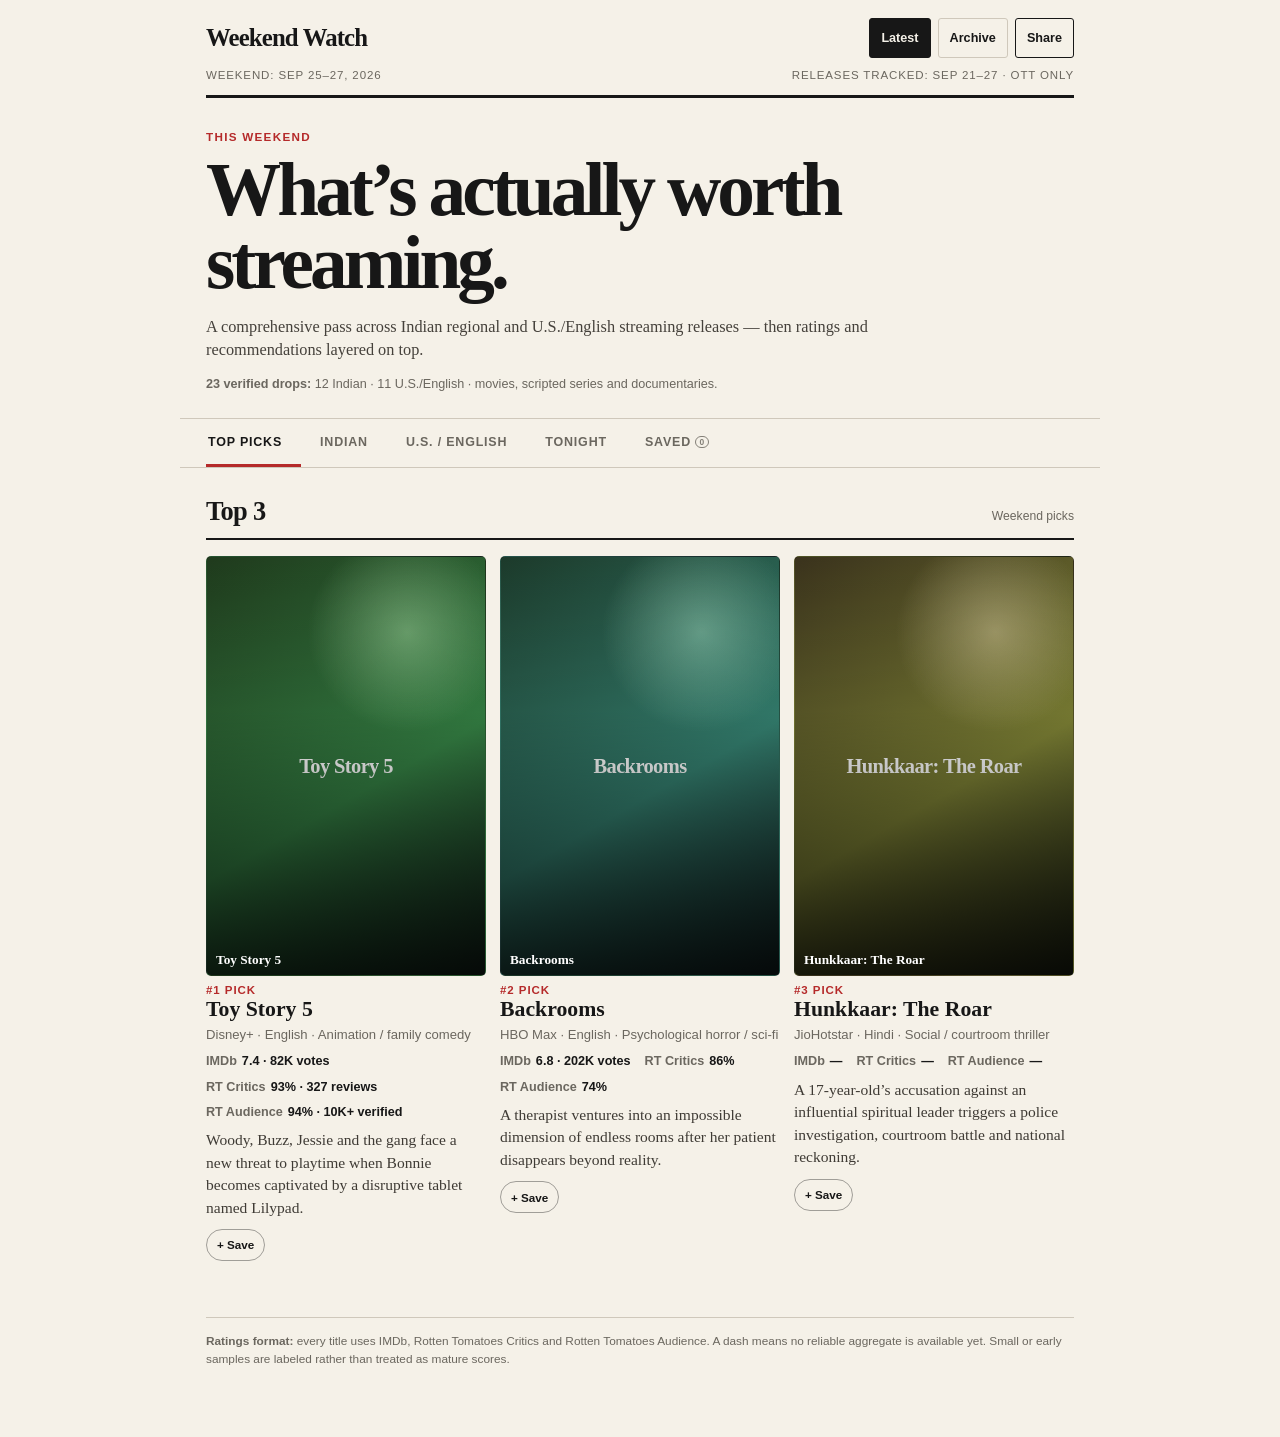
==== commit 648aea6d: "Missing content added back" ====
--- a/index.html
+++ b/index.html
@@ -1,4 +1,6 @@
-<!doctype html><html lang="en"><head><meta charset="utf-8"><meta name="viewport" content="width=device-width, initial-scale=1, viewport-fit=cover"><title>Weekend Watch — Sep 11–13, 2026</title><meta name="description" content="A verified weekend guide to new Indian and U.S./English OTT movies, shows and new seasons."><style>
+<!DOCTYPE html>
+
+<html lang="en"><head><meta charset="utf-8"/><meta content="width=device-width, initial-scale=1, viewport-fit=cover" name="viewport"/><title>Weekend Watch — Sep 25–27, 2026</title><meta content="A verified weekend guide to new Indian and U.S./English OTT movies, shows and new seasons." name="description"/><style>
 :root{--paper:#f5f1e8;--ink:#171717;--muted:#6b675f;--line:#cfc8bb;--soft:#e8e1d5;--red:#b52a2a;--green:#236b4b;--amber:#8a5a00;--blue:#275a8a}
 *{box-sizing:border-box}html{scroll-behavior:smooth}body{margin:0;background:var(--paper);color:var(--ink);font-family:Arial,Helvetica,sans-serif;line-height:1.45;-webkit-font-smoothing:antialiased}button{font:inherit}
 .page{width:min(920px,100%);margin:0 auto;padding:0 18px 56px}.masthead{padding:18px 0 11px;border-bottom:3px solid var(--ink);background:var(--paper)}.masthead-row{display:flex;align-items:center;justify-content:space-between;gap:14px}.brand{font-family:Georgia,"Times New Roman",serif;font-weight:700;font-size:1.55rem;letter-spacing:-.035em;white-space:nowrap}.header-actions{display:flex;align-items:center;gap:7px;flex:0 0 auto}
@@ -16,246 +18,38 @@
 @media(max-width:480px){.masthead-row{flex-wrap:wrap}.header-actions{width:100%;justify-content:flex-start}.edition{flex-direction:column;gap:3px}}@media(max-width:520px){.release{grid-template-columns:70px minmax(0,1fr);gap:10px 12px}.release-poster{width:70px;grid-row:1/span 4}.release-poster .poster-shell{width:70px}.verdict{grid-column:2;grid-row:2;justify-self:start;min-width:0}.release>.save-button{grid-column:2;grid-row:3;justify-self:start}.release-summary{grid-column:2;grid-row:4}}
 @media(min-width:760px){.page{padding-left:26px;padding-right:26px}.tabs-wrap{margin-left:-26px;margin-right:-26px;padding-left:26px;padding-right:26px}.tab{padding-left:19px;padding-right:19px}.tab:first-child{padding-left:2px}.top-picks-grid{grid-auto-flow:initial;grid-template-columns:repeat(3,1fr);overflow:visible}.release{grid-template-columns:86px minmax(0,1fr) 145px}.release-poster,.release-poster .poster-shell{width:86px}.quick-list{display:grid;grid-template-columns:1fr 1fr}.quick-row:nth-child(odd){padding-right:24px}.quick-row:nth-child(even){padding-left:24px;border-left:1px solid var(--line)}}
 </style>
-<link rel="manifest" href="/manifest.webmanifest"><meta name="theme-color" content="#f5f1e8"><meta name="application-name" content="Weekend Watch"><meta name="apple-mobile-web-app-capable" content="yes"><meta name="apple-mobile-web-app-status-bar-style" content="default"><meta name="apple-mobile-web-app-title" content="Weekend Watch"><link rel="apple-touch-icon" sizes="180x180" href="/icons/apple-touch-icon.png"><link rel="icon" type="image/png" sizes="32x32" href="/icons/favicon-32.png"><link rel="icon" type="image/png" sizes="192x192" href="/icons/icon-192.png"><link rel="stylesheet" href="/watchlist-sync.css?v=2"></head>
-<body data-edition="2026-09-11" data-edition-label="Sep 11–13, 2026" data-permalink="https://ott.rudraraju.dev/archive/2026-09-11/"><div class="page">
-<header class="masthead"><div class="masthead-row"><div class="brand">Weekend Watch</div><div class="header-actions" aria-label="Site navigation"><a class="nav-link active" href="/">Latest</a><a class="nav-link" href="/archive/">Archive</a><button class="share" id="shareButton" type="button">Share</button></div></div><div class="edition"><span>Weekend: Sep 11–13, 2026</span><span>Releases tracked: Sep 8–13 · OTT only</span></div></header>
-<section class="hero"><div class="kicker">This weekend</div><h1>What’s actually worth streaming.</h1><p class="dek">A comprehensive pass across Indian regional and U.S./English streaming releases — then ratings and recommendations layered on top.</p><div class="coverage"><strong>27 verified drops:</strong> 17 Indian · 10 U.S./English · scheduled Sunday premieres included.</div></section>
-<nav class="tabs-wrap" aria-label="Weekend Watch sections"><div class="tabs" role="tablist"><button class="tab" type="button" role="tab" id="tab-top" aria-controls="panel-top" aria-selected="true">Top Picks</button><button class="tab" type="button" role="tab" id="tab-india" aria-controls="panel-india" aria-selected="false">Indian</button><button class="tab" type="button" role="tab" id="tab-us" aria-controls="panel-us" aria-selected="false">U.S. / English</button><button class="tab" type="button" role="tab" id="tab-tonight" aria-controls="panel-tonight" aria-selected="false">Tonight</button><button class="tab" type="button" role="tab" id="tab-saved" aria-controls="panel-saved" aria-selected="false">Saved<span class="saved-count" id="savedCount" hidden>0</span></button></div><div class="filter-bar" id="filterBar" aria-label="Filter releases by type" hidden><span class="filter-label">Filter</span><div class="segment" role="group" aria-label="Content type"><button type="button" class="kind-filter" data-kind-filter="all" aria-pressed="true">All</button><button type="button" class="kind-filter" data-kind-filter="movie" aria-pressed="false">Movies</button><button type="button" class="kind-filter" data-kind-filter="show" aria-pressed="false">Series</button></div></div></nav>
-<main><section class="panel" id="panel-top" role="tabpanel" aria-labelledby="tab-top"><div class="panel-head"><h2>Top 3</h2><div class="panel-note">Weekend picks</div></div><div class="top-picks-grid"><article class="top-pick" data-kind="show" data-save-id="last-seen-show-2026">
-<div class="top-poster" aria-hidden="true"><div class="poster-shell" style="--poster-hue:303" data-poster="/poster?title=Last+Seen&amp;kind=series"><div class="poster-fallback">Last Seen</div><div class="poster-caption">Last Seen</div></div></div>
-<div class="rank">#1 PICK</div><div class="pick-title">Last Seen</div><div class="meta">Apple TV · English · Mystery thriller</div><div class="ratings-grid">
-<span class="score"><span class="score-label">IMDb</span><span class="score-value">—</span></span>
-<span class="score"><span class="score-label">RT Critics</span><span class="score-value">—</span></span>
-<span class="score"><span class="score-label">RT Audience</span><span class="score-value">—</span></span>
-</div><div class="summary">A former detective turned dispatcher hears a distress call he believes may come from the daughter who vanished 11 years ago.</div></article><article class="top-pick" data-kind="movie" data-save-id="vishwanath-sons-movie-2026">
-<div class="top-poster" aria-hidden="true"><div class="poster-shell" style="--poster-hue:37" data-poster="/poster?title=Vishwanath+%26+Sons&amp;kind=movie&amp;year=2026"><div class="poster-fallback">Vishwanath &amp; Sons</div><div class="poster-caption">Vishwanath &amp; Sons</div></div></div>
-<div class="rank">#2 PICK</div><div class="pick-title">Vishwanath &amp; Sons</div><div class="meta">Netflix · Tamil · Family sports drama</div><div class="ratings-grid">
-<span class="score"><span class="score-label">IMDb</span><span class="score-value">7.5 · 3K votes</span></span>
-<span class="score"><span class="score-label">RT Critics</span><span class="score-value">—</span></span>
-<span class="score"><span class="score-label">RT Audience</span><span class="score-value">—</span></span>
-</div><div class="summary">A veteran international shooter attempts a comeback while age, family obligations and an unexpected romance complicate his plans.</div></article><article class="top-pick" data-kind="show" data-save-id="colin-from-accounts-season-3-show-2026">
-<div class="top-poster" aria-hidden="true"><div class="poster-shell" style="--poster-hue:292" data-poster="/poster?title=Colin+From+Accounts+%E2%80%94+Season+3&amp;kind=series"><div class="poster-fallback">Colin From Accounts — Season 3</div><div class="poster-caption">Colin From Accounts — Season 3</div></div></div>
-<div class="rank">#3 PICK</div><div class="pick-title">Colin From Accounts — Season 3</div><div class="meta">Paramount+ · English · Romantic comedy</div><div class="ratings-grid">
-<span class="score"><span class="score-label">IMDb</span><span class="score-value">—</span></span>
-<span class="score"><span class="score-label">RT Critics</span><span class="score-value">—</span></span>
-<span class="score"><span class="score-label">RT Audience</span><span class="score-value">—</span></span>
-</div><div class="summary">Ashley and Gordon return for the final season of the sharp Australian relationship comedy.</div></article></div><p class="note"><strong>Ratings format:</strong> every title uses IMDb, Rotten Tomatoes Critics and Rotten Tomatoes Audience. A dash means no reliable aggregate is available yet. Small or early samples are labeled rather than treated as mature scores.</p></section>
-<section class="panel" id="panel-india" role="tabpanel" aria-labelledby="tab-india" hidden><div class="panel-head"><h2>Indian releases</h2><div class="panel-note">17 verified</div></div><div class="filtered-empty" hidden>No releases match this filter.</div><div class="legend"><strong>Labels:</strong> Recommended = strong pick · Worth Watching = solid option · Mixed / Niche = taste-dependent · Too New to Rate = not enough data · Wait for Reviews = early feedback unclear.</div><article class="release" data-kind="movie" data-save-id="namma-bharatha-movie-2022">
-<div class="release-poster" aria-hidden="true"><div class="poster-shell" style="--poster-hue:183" data-poster="/poster?title=Namma+Bharatha&amp;kind=movie&amp;year=2022"><div class="poster-fallback">Namma Bharatha</div><div class="poster-caption">Namma Bharatha</div></div></div>
-<div class="release-content"><div class="release-title">Namma Bharatha</div><div class="release-meta">Prime Video · Sep 9 · Kannada · <span class="genre">Patriotic drama</span></div><div class="ratings-grid">
-<span class="score"><span class="score-label">IMDb</span><span class="score-value">9.0 · 10 votes (tiny sample)</span></span>
-<span class="score"><span class="score-label">RT Critics</span><span class="score-value">—</span></span>
-<span class="score"><span class="score-label">RT Audience</span><span class="score-value">—</span></span>
-</div></div>
-<div class="verdict new">Too New to Rate</div><div class="release-summary">A Kannada patriotic drama newly arriving on subscription streaming through Prime Video.</div></article><article class="release" data-kind="movie" data-save-id="magic-mushrooms-movie-2026">
-<div class="release-poster" aria-hidden="true"><div class="poster-shell" style="--poster-hue:181" data-poster="/poster?title=Magic+Mushrooms&amp;kind=movie&amp;year=2026"><div class="poster-fallback">Magic Mushrooms</div><div class="poster-caption">Magic Mushrooms</div></div></div>
-<div class="release-content"><div class="release-title">Magic Mushrooms</div><div class="release-meta">Prime Video · Sep 9 · Malayalam · <span class="genre">Fantasy mystery comedy</span></div><div class="ratings-grid">
-<span class="score"><span class="score-label">IMDb</span><span class="score-value">6.0 · 755 votes</span></span>
-<span class="score"><span class="score-label">RT Critics</span><span class="score-value">—</span></span>
-<span class="score"><span class="score-label">RT Audience</span><span class="score-value">—</span></span>
-</div></div>
-<div class="verdict maybe">Mixed / Niche</div><div class="release-summary">Strange mushrooms trigger bizarre events in Kanjikkuzhi, sending friends into a mystery mixing folklore and science.</div></article><article class="release" data-kind="show" data-save-id="chumbak-show-2026">
-<div class="release-poster" aria-hidden="true"><div class="poster-shell" style="--poster-hue:141" data-poster="/poster?title=Chumbak&amp;kind=series"><div class="poster-fallback">Chumbak</div><div class="poster-caption">Chumbak</div></div></div>
-<div class="release-content"><div class="release-title">Chumbak</div><div class="release-meta">Netflix · Sep 10 · Hindi · <span class="genre">Family sitcom</span></div><div class="ratings-grid">
-<span class="score"><span class="score-label">IMDb</span><span class="score-value">—</span></span>
-<span class="score"><span class="score-label">RT Critics</span><span class="score-value">—</span></span>
-<span class="score"><span class="score-label">RT Audience</span><span class="score-value">—</span></span>
-</div></div>
-<div class="verdict new">Too New to Rate</div><div class="release-summary">Five interconnected families turn everyday neighborhood problems into warm, chaotic comedy.</div></article><article class="release" data-kind="show" data-save-id="the-revolutionaries-show-2026">
-<div class="release-poster" aria-hidden="true"><div class="poster-shell" style="--poster-hue:49" data-poster="/poster?title=The+Revolutionaries&amp;kind=series"><div class="poster-fallback">The Revolutionaries</div><div class="poster-caption">The Revolutionaries</div></div></div>
-<div class="release-content"><div class="release-title">The Revolutionaries</div><div class="release-meta">Prime Video · Sep 11 · Hindi · <span class="genre">Historical action drama</span></div><div class="ratings-grid">
-<span class="score"><span class="score-label">IMDb</span><span class="score-value">—</span></span>
-<span class="score"><span class="score-label">RT Critics</span><span class="score-value">—</span></span>
-<span class="score"><span class="score-label">RT Audience</span><span class="score-value">—</span></span>
-</div></div>
-<div class="verdict new">Too New to Rate</div><div class="release-summary">Four young revolutionaries pursue armed resistance against British rule in this Nikkhil Advani period series.</div></article><article class="release" data-kind="movie" data-save-id="ghamasaan-movie-2024">
-<div class="release-poster" aria-hidden="true"><div class="poster-shell" style="--poster-hue:121" data-poster="/poster?title=Ghamasaan&amp;kind=movie&amp;year=2024"><div class="poster-fallback">Ghamasaan</div><div class="poster-caption">Ghamasaan</div></div></div>
-<div class="release-content"><div class="release-title">Ghamasaan</div><div class="release-meta">ZEE5 · Sep 11 · Hindi · <span class="genre">Crime thriller</span></div><div class="ratings-grid">
-<span class="score"><span class="score-label">IMDb</span><span class="score-value">7.9 · 40 votes (small sample)</span></span>
-<span class="score"><span class="score-label">RT Critics</span><span class="score-value">—</span></span>
-<span class="score"><span class="score-label">RT Audience</span><span class="score-value">—</span></span>
-</div></div>
-<div class="verdict new">Too New to Rate</div><div class="release-summary">An uncompromising IPS officer clashes with a feared dacoit amid politics, caste, power and violence in the Hindi heartland.</div></article><article class="release" data-kind="show" data-save-id="ali-baba-aur-40-bhoot-show-2026">
-<div class="release-poster" aria-hidden="true"><div class="poster-shell" style="--poster-hue:142" data-poster="/poster?title=Ali+Baba+Aur+40+Bhoot&amp;kind=series"><div class="poster-fallback">Ali Baba Aur 40 Bhoot</div><div class="poster-caption">Ali Baba Aur 40 Bhoot</div></div></div>
-<div class="release-content"><div class="release-title">Ali Baba Aur 40 Bhoot</div><div class="release-meta">JioHotstar · Sep 11 · Hindi · <span class="genre">Horror comedy mystery</span></div><div class="ratings-grid">
-<span class="score"><span class="score-label">IMDb</span><span class="score-value">—</span></span>
-<span class="score"><span class="score-label">RT Critics</span><span class="score-value">—</span></span>
-<span class="score"><span class="score-label">RT Audience</span><span class="score-value">—</span></span>
-</div></div>
-<div class="verdict new">Too New to Rate</div><div class="release-summary">A rational young woman searching for her missing father uncovers a supernatural mystery involving forty cursed spirits.</div></article><article class="release" data-kind="movie" data-save-id="vishwanath-sons-movie-2026">
-<div class="release-poster" aria-hidden="true"><div class="poster-shell" style="--poster-hue:37" data-poster="/poster?title=Vishwanath+%26+Sons&amp;kind=movie&amp;year=2026"><div class="poster-fallback">Vishwanath &amp; Sons</div><div class="poster-caption">Vishwanath &amp; Sons</div></div></div>
-<div class="release-content"><div class="release-title">Vishwanath &amp; Sons</div><div class="release-meta">Netflix · Sep 11 · Tamil · <span class="genre">Family sports drama</span></div><div class="ratings-grid">
-<span class="score"><span class="score-label">IMDb</span><span class="score-value">7.5 · 3K votes</span></span>
-<span class="score"><span class="score-label">RT Critics</span><span class="score-value">—</span></span>
-<span class="score"><span class="score-label">RT Audience</span><span class="score-value">—</span></span>
-</div></div>
-<div class="verdict watch">Recommended</div><div class="release-summary">A veteran international shooter attempts a comeback while age, family obligations and an unexpected romance complicate his plans.</div></article><article class="release" data-kind="movie" data-save-id="magudam-movie-2026">
-<div class="release-poster" aria-hidden="true"><div class="poster-shell" style="--poster-hue:282" data-poster="/poster?title=Magudam&amp;kind=movie&amp;year=2026"><div class="poster-fallback">Magudam</div><div class="poster-caption">Magudam</div></div></div>
-<div class="release-content"><div class="release-title">Magudam</div><div class="release-meta">Prime Video · Sep 11 · Tamil · <span class="genre">Action drama thriller</span></div><div class="ratings-grid">
-<span class="score"><span class="score-label">IMDb</span><span class="score-value">5.4 · 642 votes</span></span>
-<span class="score"><span class="score-label">RT Critics</span><span class="score-value">—</span></span>
-<span class="score"><span class="score-label">RT Audience</span><span class="score-value">—</span></span>
-</div></div>
-<div class="verdict maybe">Mixed / Niche</div><div class="release-summary">A man is forced to confront a violent past as danger closes in on the people he is trying to protect.</div></article><article class="release" data-kind="movie" data-save-id="vengeance-movie-2026">
-<div class="release-poster" aria-hidden="true"><div class="poster-shell" style="--poster-hue:247" data-poster="/poster?title=Vengeance&amp;kind=movie&amp;year=2026"><div class="poster-fallback">Vengeance</div><div class="poster-caption">Vengeance</div></div></div>
-<div class="release-content"><div class="release-title">Vengeance</div><div class="release-meta">aha Tamil · Sep 11 · Tamil · <span class="genre">Political drama thriller</span></div><div class="ratings-grid">
-<span class="score"><span class="score-label">IMDb</span><span class="score-value">4.0 · 35 votes (small sample)</span></span>
-<span class="score"><span class="score-label">RT Critics</span><span class="score-value">—</span></span>
-<span class="score"><span class="score-label">RT Audience</span><span class="score-value">—</span></span>
-</div></div>
-<div class="verdict wait">Wait for Reviews</div><div class="release-summary">A determined young woman with a hidden past pushes through escalating obstacles to complete a dangerous mission.</div></article><article class="release" data-kind="show" data-save-id="panchanama-show-2026">
-<div class="release-poster" aria-hidden="true"><div class="poster-shell" style="--poster-hue:343" data-poster="/poster?title=Panchanama&amp;kind=series"><div class="poster-fallback">Panchanama</div><div class="poster-caption">Panchanama</div></div></div>
-<div class="release-content"><div class="release-title">Panchanama</div><div class="release-meta">ZEE5 · Sep 11 · Telugu · <span class="genre">Mystery thriller</span></div><div class="ratings-grid">
-<span class="score"><span class="score-label">IMDb</span><span class="score-value">—</span></span>
-<span class="score"><span class="score-label">RT Critics</span><span class="score-value">—</span></span>
-<span class="score"><span class="score-label">RT Audience</span><span class="score-value">—</span></span>
-</div></div>
-<div class="verdict new">Too New to Rate</div><div class="release-summary">Jai investigates a suspicious death and uncovers a deadly medical crime while searching for his brother&#x27;s killer.</div></article><article class="release" data-kind="show" data-save-id="koloveri-show-2026">
-<div class="release-poster" aria-hidden="true"><div class="poster-shell" style="--poster-hue:212" data-poster="/poster?title=Koloveri&amp;kind=series"><div class="poster-fallback">Koloveri</div><div class="poster-caption">Koloveri</div></div></div>
-<div class="release-content"><div class="release-title">Koloveri</div><div class="release-meta">ETV Win · Sep 11 · Telugu · <span class="genre">Romantic comedy-drama</span></div><div class="ratings-grid">
-<span class="score"><span class="score-label">IMDb</span><span class="score-value">—</span></span>
-<span class="score"><span class="score-label">RT Critics</span><span class="score-value">—</span></span>
-<span class="score"><span class="score-label">RT Audience</span><span class="score-value">—</span></span>
-</div></div>
-<div class="verdict new">Too New to Rate</div><div class="release-summary">A man heads out on a hike after a painful breakup, only to discover that his ex has joined the same trail.</div></article><article class="release" data-kind="show" data-save-id="veerabhadruni-rahasyam-season-1-part-2-show-2026">
-<div class="release-poster" aria-hidden="true"><div class="poster-shell" style="--poster-hue:113" data-poster="/poster?title=Veerabhadruni+Rahasyam+%E2%80%94+Season+1+Part+2&amp;kind=series"><div class="poster-fallback">Veerabhadruni Rahasyam — Season 1 Part 2</div><div class="poster-caption">Veerabhadruni Rahasyam — Season 1 Part 2</div></div></div>
-<div class="release-content"><div class="release-title">Veerabhadruni Rahasyam — Season 1 Part 2</div><div class="release-meta">ZEE5 · Sep 11 · Telugu · <span class="genre">Crime mystery thriller</span></div><div class="ratings-grid">
-<span class="score"><span class="score-label">IMDb</span><span class="score-value">5.3 · 17 votes (tiny sample)</span></span>
-<span class="score"><span class="score-label">RT Critics</span><span class="score-value">—</span></span>
-<span class="score"><span class="score-label">RT Audience</span><span class="score-value">—</span></span>
-</div></div>
-<div class="verdict new">Too New to Rate</div><div class="release-summary">The second half of the Telugu mystery continues a city woman&#x27;s fight to expose crimes hidden behind a village&#x27;s deadly superstitions.</div></article><article class="release" data-kind="movie" data-save-id="varavu-movie-2026">
-<div class="release-poster" aria-hidden="true"><div class="poster-shell" style="--poster-hue:2" data-poster="/poster?title=Varavu&amp;kind=movie&amp;year=2026"><div class="poster-fallback">Varavu</div><div class="poster-caption">Varavu</div></div></div>
-<div class="release-content"><div class="release-title">Varavu</div><div class="release-meta">ZEE5 · Sep 11 · Malayalam · <span class="genre">Action thriller</span></div><div class="ratings-grid">
-<span class="score"><span class="score-label">IMDb</span><span class="score-value">5.8 · 1.1K votes</span></span>
-<span class="score"><span class="score-label">RT Critics</span><span class="score-value">—</span></span>
-<span class="score"><span class="score-label">RT Audience</span><span class="score-value">—</span></span>
-</div></div>
-<div class="verdict maybe">Mixed / Niche</div><div class="release-summary">A man&#x27;s return to a powerful hillside community forces old lies, corruption and a shattered family&#x27;s past back into the open.</div></article><article class="release" data-kind="show" data-save-id="prince-of-mollywood-show-2026">
-<div class="release-poster" aria-hidden="true"><div class="poster-shell" style="--poster-hue:117" data-poster="/poster?title=Prince+of+Mollywood&amp;kind=series"><div class="poster-fallback">Prince of Mollywood</div><div class="poster-caption">Prince of Mollywood</div></div></div>
-<div class="release-content"><div class="release-title">Prince of Mollywood</div><div class="release-meta">JioHotstar · Sep 11 · Malayalam · <span class="genre">Comedy drama</span></div><div class="ratings-grid">
-<span class="score"><span class="score-label">IMDb</span><span class="score-value">—</span></span>
-<span class="score"><span class="score-label">RT Critics</span><span class="score-value">—</span></span>
-<span class="score"><span class="score-label">RT Audience</span><span class="score-value">—</span></span>
-</div></div>
-<div class="verdict new">Too New to Rate</div><div class="release-summary">Firoz rejects the family business to chase his dream of becoming a Pan-Indian movie star despite everyone else&#x27;s plans for him.</div></article><article class="release" data-kind="movie" data-save-id="vivaah-movie-2026">
-<div class="release-poster" aria-hidden="true"><div class="poster-shell" style="--poster-hue:123" data-poster="/poster?title=Vivaah&amp;kind=movie&amp;year=2026"><div class="poster-fallback">Vivaah</div><div class="poster-caption">Vivaah</div></div></div>
-<div class="release-content"><div class="release-title">Vivaah</div><div class="release-meta">Sun NXT · Sep 11 · Malayalam · <span class="genre">Family relationship drama</span></div><div class="ratings-grid">
-<span class="score"><span class="score-label">IMDb</span><span class="score-value">—</span></span>
-<span class="score"><span class="score-label">RT Critics</span><span class="score-value">—</span></span>
-<span class="score"><span class="score-label">RT Audience</span><span class="score-value">—</span></span>
-</div></div>
-<div class="verdict new">Too New to Rate</div><div class="release-summary">Four married couples navigate different emotional and relationship pressures in a contemporary family drama.</div></article><article class="release" data-kind="show" data-save-id="jungle-tales-with-mowgli-show-2026">
-<div class="release-poster" aria-hidden="true"><div class="poster-shell" style="--poster-hue:301" data-poster="/poster?title=Jungle+Tales+with+Mowgli&amp;kind=series"><div class="poster-fallback">Jungle Tales with Mowgli</div><div class="poster-caption">Jungle Tales with Mowgli</div></div></div>
-<div class="release-content"><div class="release-title">Jungle Tales with Mowgli</div><div class="release-meta">JioHotstar · Sep 12 · Hindi / Indian languages · <span class="genre">Animated slapstick adventure</span></div><div class="ratings-grid">
-<span class="score"><span class="score-label">IMDb</span><span class="score-value">—</span></span>
-<span class="score"><span class="score-label">RT Critics</span><span class="score-value">—</span></span>
-<span class="score"><span class="score-label">RT Audience</span><span class="score-value">—</span></span>
-</div></div>
-<div class="verdict new">Too New to Rate</div><div class="release-summary">A mischievous ten-year-old Mowgli gets into comic trouble across the jungle in JioStar&#x27;s new local kids IP.</div></article><article class="release" data-kind="movie" data-save-id="chikoo-vs-bunty-kushti-ki-jung-movie-2026">
-<div class="release-poster" aria-hidden="true"><div class="poster-shell" style="--poster-hue:89" data-poster="/poster?title=Chikoo+Vs+Bunty%3A+Kushti+Ki+Jung&amp;kind=movie&amp;year=2026"><div class="poster-fallback">Chikoo Vs Bunty: Kushti Ki Jung</div><div class="poster-caption">Chikoo Vs Bunty: Kushti Ki Jung</div></div></div>
-<div class="release-content"><div class="release-title">Chikoo Vs Bunty: Kushti Ki Jung</div><div class="release-meta">JioHotstar · Sep 13 · Hindi + Indian dubs · <span class="genre">Animated comedy special</span></div><div class="ratings-grid">
-<span class="score"><span class="score-label">IMDb</span><span class="score-value">—</span></span>
-<span class="score"><span class="score-label">RT Critics</span><span class="score-value">—</span></span>
-<span class="score"><span class="score-label">RT Audience</span><span class="score-value">—</span></span>
-</div></div>
-<div class="verdict new">Too New to Rate</div><div class="release-summary">Chikoo and Bunty unite when a ruthless kushti champion challenges Chikoo and starts playing dirty.</div></article></section>
-<section class="panel" id="panel-us" role="tabpanel" aria-labelledby="tab-us" hidden><div class="panel-head"><h2>U.S. / English releases</h2><div class="panel-note">10 verified</div></div><div class="filtered-empty" hidden>No releases match this filter.</div><div class="legend"><strong>Labels:</strong> Recommended = strong pick · Worth Watching = solid option · Mixed / Niche = taste-dependent · Too New to Rate = not enough data · Wait for Reviews = early feedback unclear.</div><article class="release" data-kind="show" data-save-id="last-seen-show-2026">
-<div class="release-poster" aria-hidden="true"><div class="poster-shell" style="--poster-hue:303" data-poster="/poster?title=Last+Seen&amp;kind=series"><div class="poster-fallback">Last Seen</div><div class="poster-caption">Last Seen</div></div></div>
-<div class="release-content"><div class="release-title">Last Seen</div><div class="release-meta">Apple TV · Sep 9 · English · <span class="genre">Mystery thriller</span></div><div class="ratings-grid">
-<span class="score"><span class="score-label">IMDb</span><span class="score-value">—</span></span>
-<span class="score"><span class="score-label">RT Critics</span><span class="score-value">—</span></span>
-<span class="score"><span class="score-label">RT Audience</span><span class="score-value">—</span></span>
-</div></div>
-<div class="verdict watch">Recommended</div><div class="release-summary">A former detective turned dispatcher hears a distress call he believes may come from the daughter who vanished 11 years ago.</div></article><article class="release" data-kind="show" data-save-id="the-paper-season-2-show-2026">
-<div class="release-poster" aria-hidden="true"><div class="poster-shell" style="--poster-hue:270" data-poster="/poster?title=The+Paper+%E2%80%94+Season+2&amp;kind=series"><div class="poster-fallback">The Paper — Season 2</div><div class="poster-caption">The Paper — Season 2</div></div></div>
-<div class="release-content"><div class="release-title">The Paper — Season 2</div><div class="release-meta">Peacock · Sep 9 · English · <span class="genre">Workplace comedy</span></div><div class="ratings-grid">
-<span class="score"><span class="score-label">IMDb</span><span class="score-value">—</span></span>
-<span class="score"><span class="score-label">RT Critics</span><span class="score-value">—</span></span>
-<span class="score"><span class="score-label">RT Audience</span><span class="score-value">—</span></span>
-</div></div>
-<div class="verdict try">Worth Watching</div><div class="release-summary">The Toledo Truth Teller staff return for another season of newsroom ambition, awkward romance and mockumentary chaos.</div></article><article class="release" data-kind="show" data-save-id="colin-from-accounts-season-3-show-2026">
-<div class="release-poster" aria-hidden="true"><div class="poster-shell" style="--poster-hue:292" data-poster="/poster?title=Colin+From+Accounts+%E2%80%94+Season+3&amp;kind=series"><div class="poster-fallback">Colin From Accounts — Season 3</div><div class="poster-caption">Colin From Accounts — Season 3</div></div></div>
-<div class="release-content"><div class="release-title">Colin From Accounts — Season 3</div><div class="release-meta">Paramount+ · Sep 10 · English · <span class="genre">Romantic comedy</span></div><div class="ratings-grid">
-<span class="score"><span class="score-label">IMDb</span><span class="score-value">—</span></span>
-<span class="score"><span class="score-label">RT Critics</span><span class="score-value">—</span></span>
-<span class="score"><span class="score-label">RT Audience</span><span class="score-value">—</span></span>
-</div></div>
-<div class="verdict watch">Recommended</div><div class="release-summary">Ashley and Gordon return for the final season of the sharp Australian relationship comedy.</div></article><article class="release" data-kind="show" data-save-id="the-perfect-lie-show-2026">
-<div class="release-poster" aria-hidden="true"><div class="poster-shell" style="--poster-hue:28" data-poster="/poster?title=The+Perfect+Lie&amp;kind=series"><div class="poster-fallback">The Perfect Lie</div><div class="poster-caption">The Perfect Lie</div></div></div>
-<div class="release-content"><div class="release-title">The Perfect Lie</div><div class="release-meta">Netflix · Sep 10 · Dutch / English subtitles · <span class="genre">Psychological thriller</span></div><div class="ratings-grid">
-<span class="score"><span class="score-label">IMDb</span><span class="score-value">—</span></span>
-<span class="score"><span class="score-label">RT Critics</span><span class="score-value">—</span></span>
-<span class="score"><span class="score-label">RT Audience</span><span class="score-value">—</span></span>
-</div></div>
-<div class="verdict try">Worth Watching</div><div class="release-summary">A deadly fire tears through a wealthy social circle and exposes the lies holding four seemingly perfect couples together.</div></article><article class="release" data-kind="show" data-save-id="crew-girl-show-2026">
-<div class="release-poster" aria-hidden="true"><div class="poster-shell" style="--poster-hue:269" data-poster="/poster?title=Crew+Girl&amp;kind=series"><div class="poster-fallback">Crew Girl</div><div class="poster-caption">Crew Girl</div></div></div>
-<div class="release-content"><div class="release-title">Crew Girl</div><div class="release-meta">Netflix · Sep 10 · English · <span class="genre">Teen drama</span></div><div class="ratings-grid">
-<span class="score"><span class="score-label">IMDb</span><span class="score-value">—</span></span>
-<span class="score"><span class="score-label">RT Critics</span><span class="score-value">—</span></span>
-<span class="score"><span class="score-label">RT Audience</span><span class="score-value">—</span></span>
-</div></div>
-<div class="verdict new">Too New to Rate</div><div class="release-summary">A teen rower lands at an elite school with an all-boys crew team and upends its rivalries on and off the water.</div></article><article class="release" data-kind="movie" data-save-id="call-my-agent-the-movie-movie-2026">
-<div class="release-poster" aria-hidden="true"><div class="poster-shell" style="--poster-hue:236" data-poster="/poster?title=Call+My+Agent%21+The+Movie&amp;kind=movie&amp;year=2026"><div class="poster-fallback">Call My Agent! The Movie</div><div class="poster-caption">Call My Agent! The Movie</div></div></div>
-<div class="release-content"><div class="release-title">Call My Agent! The Movie</div><div class="release-meta">Netflix · Sep 10 · French / English subtitles · <span class="genre">Comedy-drama</span></div><div class="ratings-grid">
-<span class="score"><span class="score-label">IMDb</span><span class="score-value">—</span></span>
-<span class="score"><span class="score-label">RT Critics</span><span class="score-value">—</span></span>
-<span class="score"><span class="score-label">RT Audience</span><span class="score-value">—</span></span>
-</div></div>
-<div class="verdict try">Worth Watching</div><div class="release-summary">Andréa reunites the old ASK team when her first directing job suddenly loses its star days before filming.</div></article><article class="release" data-kind="movie" data-save-id="go-team-movie-2026">
-<div class="release-poster" aria-hidden="true"><div class="poster-shell" style="--poster-hue:47" data-poster="/poster?title=Go+Team%21&amp;kind=movie&amp;year=2026"><div class="poster-fallback">Go Team!</div><div class="poster-caption">Go Team!</div></div></div>
-<div class="release-content"><div class="release-title">Go Team!</div><div class="release-meta">Netflix · Sep 11 · International / subtitles · <span class="genre">Workplace comedy</span></div><div class="ratings-grid">
-<span class="score"><span class="score-label">IMDb</span><span class="score-value">—</span></span>
-<span class="score"><span class="score-label">RT Critics</span><span class="score-value">—</span></span>
-<span class="score"><span class="score-label">RT Audience</span><span class="score-value">—</span></span>
-</div></div>
-<div class="verdict new">Too New to Rate</div><div class="release-summary">A cheese-company retreat takes a darker comic turn when employees discover layoffs are waiting back home.</div></article><article class="release" data-kind="movie" data-save-id="stolen-heartbeats-movie-2026">
-<div class="release-poster" aria-hidden="true"><div class="poster-shell" style="--poster-hue:170" data-poster="/poster?title=Stolen+Heartbeats&amp;kind=movie&amp;year=2026"><div class="poster-fallback">Stolen Heartbeats</div><div class="poster-caption">Stolen Heartbeats</div></div></div>
-<div class="release-content"><div class="release-title">Stolen Heartbeats</div><div class="release-meta">Netflix · Sep 11 · International / subtitles · <span class="genre">Supernatural thriller</span></div><div class="ratings-grid">
-<span class="score"><span class="score-label">IMDb</span><span class="score-value">—</span></span>
-<span class="score"><span class="score-label">RT Critics</span><span class="score-value">—</span></span>
-<span class="score"><span class="score-label">RT Audience</span><span class="score-value">—</span></span>
-</div></div>
-<div class="verdict new">Too New to Rate</div><div class="release-summary">After an attack leaves Anabel comatose, a nurse who hears the dead becomes central to the fight to keep her alive.</div></article><article class="release" data-kind="movie" data-save-id="tribeca-25-movie-2026">
-<div class="release-poster" aria-hidden="true"><div class="poster-shell" style="--poster-hue:99" data-poster="/poster?title=Tribeca+25&amp;kind=movie&amp;year=2026"><div class="poster-fallback">Tribeca 25</div><div class="poster-caption">Tribeca 25</div></div></div>
-<div class="release-content"><div class="release-title">Tribeca 25</div><div class="release-meta">Netflix · Sep 11 · English · <span class="genre">Documentary</span></div><div class="ratings-grid">
-<span class="score"><span class="score-label">IMDb</span><span class="score-value">—</span></span>
-<span class="score"><span class="score-label">RT Critics</span><span class="score-value">—</span></span>
-<span class="score"><span class="score-label">RT Audience</span><span class="score-value">—</span></span>
-</div></div>
-<div class="verdict new">Too New to Rate</div><div class="release-summary">A documentary marking 25 years of the Tribeca Festival and the role storytelling played in rebuilding a community after 9/11.</div></article><article class="release" data-kind="show" data-save-id="a-killer-story-show-2026">
-<div class="release-poster" aria-hidden="true"><div class="poster-shell" style="--poster-hue:294" data-poster="/poster?title=A+Killer+Story&amp;kind=series"><div class="poster-fallback">A Killer Story</div><div class="poster-caption">A Killer Story</div></div></div>
-<div class="release-content"><div class="release-title">A Killer Story</div><div class="release-meta">HBO Max · Sep 10 · English · <span class="genre">True-crime docuseries</span></div><div class="ratings-grid">
-<span class="score"><span class="score-label">IMDb</span><span class="score-value">—</span></span>
-<span class="score"><span class="score-label">RT Critics</span><span class="score-value">—</span></span>
-<span class="score"><span class="score-label">RT Audience</span><span class="score-value">—</span></span>
-</div></div>
-<div class="verdict try">Worth Watching</div><div class="release-summary">A three-part investigation revisits Dana Chandler&#x27;s controversial double-murder conviction and the legal twists that followed.</div></article></section>
-<section class="panel" id="panel-tonight" role="tabpanel" aria-labelledby="tab-tonight" hidden><div class="panel-head"><h2>What I’d watch tonight</h2><div class="panel-note">Quick decision</div></div><div class="quick-list"><div class="quick-row"><div class="quick-label">Best series</div><div class="quick-value">Last Seen</div></div><div class="quick-row"><div class="quick-label">Best Indian</div><div class="quick-value">Vishwanath & Sons</div></div><div class="quick-row"><div class="quick-label">Telugu</div><div class="quick-value">Panchanama for mystery; Koloveri for lighter romance</div></div><div class="quick-row"><div class="quick-label">Malayalam</div><div class="quick-value">Magic Mushrooms for something different; Varavu for action</div></div><div class="quick-row"><div class="quick-label">Best movie</div><div class="quick-value">Vishwanath & Sons</div></div><div class="quick-row"><div class="quick-label">Comedy</div><div class="quick-value">Colin From Accounts — Season 3</div></div><div class="quick-row"><div class="quick-label">Documentary</div><div class="quick-value">Tribeca 25</div></div><div class="quick-row"><div class="quick-label">Try next</div><div class="quick-value">The Revolutionaries / The Perfect Lie</div></div></div><p class="note"><strong>Scope:</strong> new OTT originals, scripted series/new seasons, documentaries/docuseries, and recent theatrical films making a meaningful subscription-streaming arrival. We exclude theatrical-only releases, PVOD-only releases, ordinary weekly episodes, old catalog additions, stand-up specials, and reality TV/reality competition formats. Sunday Sep 13 launches are included because this is the weekend edition.</p></section>
-
-<section class="panel" id="panel-saved" role="tabpanel" aria-labelledby="tab-saved" hidden>
+<link href="/manifest.webmanifest" rel="manifest"/><meta content="#f5f1e8" name="theme-color"/><meta content="Weekend Watch" name="application-name"/><meta content="yes" name="apple-mobile-web-app-capable"/><meta content="default" name="apple-mobile-web-app-status-bar-style"/><meta content="Weekend Watch" name="apple-mobile-web-app-title"/><link href="/icons/apple-touch-icon.png" rel="apple-touch-icon" sizes="180x180"/><link href="/icons/favicon-32.png" rel="icon" sizes="32x32" type="image/png"/><link href="/icons/icon-192.png" rel="icon" sizes="192x192" type="image/png"/><link href="/watchlist-sync.css?v=2" rel="stylesheet"/></head>
+<body data-edition="2026-09-25" data-edition-label="Sep 25–27, 2026" data-permalink="https://ott.rudraraju.dev/archive/2026-09-25/"><div class="page">
+<header class="masthead"><div class="masthead-row"><div class="brand">Weekend Watch</div><div aria-label="Site navigation" class="header-actions"><a class="nav-link active" href="/">Latest</a><a class="nav-link" href="/archive/">Archive</a><button class="share" id="shareButton" type="button">Share</button></div></div><div class="edition"><span>Weekend: Sep 25–27, 2026</span><span>Releases tracked: Sep 21–27 · OTT only</span></div></header>
+<section class="hero"><div class="kicker">This weekend</div><h1>What’s actually worth streaming.</h1><p class="dek">A comprehensive pass across Indian regional and U.S./English streaming releases — then ratings and recommendations layered on top.</p><div class="coverage"><strong>23 verified drops:</strong> 12 Indian · 11 U.S./English · movies, scripted series and documentaries.</div></section>
+<nav aria-label="Weekend Watch sections" class="tabs-wrap"><div class="tabs" role="tablist"><button aria-controls="panel-top" aria-selected="true" class="tab" id="tab-top" role="tab" type="button">Top Picks</button><button aria-controls="panel-india" aria-selected="false" class="tab" id="tab-india" role="tab" type="button">Indian</button><button aria-controls="panel-us" aria-selected="false" class="tab" id="tab-us" role="tab" type="button">U.S. / English</button><button aria-controls="panel-tonight" aria-selected="false" class="tab" id="tab-tonight" role="tab" type="button">Tonight</button><button aria-controls="panel-saved" aria-selected="false" class="tab" id="tab-saved" role="tab" type="button">Saved<span class="saved-count" hidden="" id="savedCount">0</span></button></div><div aria-label="Filter releases by type" class="filter-bar" hidden="" id="filterBar"><span class="filter-label">Filter</span><div aria-label="Content type" class="segment" role="group"><button aria-pressed="true" class="kind-filter" data-kind-filter="all" type="button">All</button><button aria-pressed="false" class="kind-filter" data-kind-filter="movie" type="button">Movies</button><button aria-pressed="false" class="kind-filter" data-kind-filter="show" type="button">Series</button></div></div></nav>
+<main><section aria-labelledby="tab-top" class="panel" id="panel-top" role="tabpanel"><div class="panel-head"><h2>Top 3</h2><div class="panel-note">Weekend picks</div></div><div class="top-picks-grid"><article class="top-pick" data-kind="movie" data-save-id="toy-story-5-movie-2026"><div aria-hidden="true" class="top-poster"><div class="poster-shell" data-poster="/poster?title=Toy+Story+5&amp;kind=movie&amp;year=2026" style="--poster-hue:114"><div class="poster-fallback">Toy Story 5</div><div class="poster-caption">Toy Story 5</div></div></div><div class="rank">#1 PICK</div><div class="pick-title">Toy Story 5</div><div class="meta">Disney+ · English · Animation / family comedy</div><div class="ratings-grid"><span class="score"><span class="score-label">IMDb</span><span class="score-value">7.4 · 82K votes</span></span><span class="score"><span class="score-label">RT Critics</span><span class="score-value">93% · 327 reviews</span></span><span class="score"><span class="score-label">RT Audience</span><span class="score-value">94% · 10K+ verified</span></span></div><div class="summary">Woody, Buzz, Jessie and the gang face a new threat to playtime when Bonnie becomes captivated by a disruptive tablet named Lilypad.</div></article><article class="top-pick" data-kind="movie" data-save-id="backrooms-movie-2026"><div aria-hidden="true" class="top-poster"><div class="poster-shell" data-poster="/poster?title=Backrooms&amp;kind=movie&amp;year=2026" style="--poster-hue:149"><div class="poster-fallback">Backrooms</div><div class="poster-caption">Backrooms</div></div></div><div class="rank">#2 PICK</div><div class="pick-title">Backrooms</div><div class="meta">HBO Max · English · Psychological horror / sci-fi</div><div class="ratings-grid"><span class="score"><span class="score-label">IMDb</span><span class="score-value">6.8 · 202K votes</span></span><span class="score"><span class="score-label">RT Critics</span><span class="score-value">86%</span></span><span class="score"><span class="score-label">RT Audience</span><span class="score-value">74%</span></span></div><div class="summary">A therapist ventures into an impossible dimension of endless rooms after her patient disappears beyond reality.</div></article><article class="top-pick" data-kind="show" data-save-id="hunkkaar-the-roar-show-2026"><div aria-hidden="true" class="top-poster"><div class="poster-shell" data-poster="/poster?title=Hunkkaar%3A+The+Roar&amp;kind=series" style="--poster-hue:45"><div class="poster-fallback">Hunkkaar: The Roar</div><div class="poster-caption">Hunkkaar: The Roar</div></div></div><div class="rank">#3 PICK</div><div class="pick-title">Hunkkaar: The Roar</div><div class="meta">JioHotstar · Hindi · Social / courtroom thriller</div><div class="ratings-grid"><span class="score"><span class="score-label">IMDb</span><span class="score-value">—</span></span><span class="score"><span class="score-label">RT Critics</span><span class="score-value">—</span></span><span class="score"><span class="score-label">RT Audience</span><span class="score-value">—</span></span></div><div class="summary">A 17-year-old’s accusation against an influential spiritual leader triggers a police investigation, courtroom battle and national reckoning.</div></article></div><p class="note"><strong>Ratings format:</strong> every title uses IMDb, Rotten Tomatoes Critics and Rotten Tomatoes Audience. A dash means no reliable aggregate is available yet. Small or early samples are labeled rather than treated as mature scores.</p></section>
+<section aria-labelledby="tab-india" class="panel" hidden="" id="panel-india" role="tabpanel"><div class="panel-head"><h2>Indian releases</h2><div class="panel-note">12 verified</div></div><div class="filtered-empty" hidden="">No releases match this filter.</div><div class="legend"><strong>Labels:</strong> Recommended = strong pick · Worth Watching = solid option · Mixed / Niche = taste-dependent · Too New to Rate = not enough data · Wait for Reviews = early feedback unclear.</div><article class="release" data-kind="show" data-save-id="shaque-trust-no-one-show-2026"><div aria-hidden="true" class="release-poster"><div class="poster-shell" data-poster="/poster?title=Shaque%3A+Trust+No+One&amp;kind=series" style="--poster-hue:48"><div class="poster-fallback">Shaque: Trust No One</div><div class="poster-caption">Shaque: Trust No One</div></div></div><div class="release-content"><div class="release-title">Shaque: Trust No One</div><div class="release-meta">Netflix · Sep 24 · Hindi · <span class="genre">Mystery thriller</span></div><div class="ratings-grid"><span class="score"><span class="score-label">IMDb</span><span class="score-value">—</span></span><span class="score"><span class="score-label">RT Critics</span><span class="score-value">—</span></span><span class="score"><span class="score-label">RT Audience</span><span class="score-value">—</span></span></div></div><div class="verdict new">Too New to Rate</div><div class="release-summary">After nine years searching for her missing child, a mother finally nears the truth — and starts questioning everyone closest to her.</div></article><article class="release" data-kind="movie" data-save-id="don-t-be-shy-movie-2026"><div aria-hidden="true" class="release-poster"><div class="poster-shell" data-poster="/poster?title=Don%E2%80%99t+Be+Shy&amp;kind=movie&amp;year=2026" style="--poster-hue:181"><div class="poster-fallback">Don’t Be Shy</div><div class="poster-caption">Don’t Be Shy</div></div></div><div class="release-content"><div class="release-title">Don’t Be Shy</div><div class="release-meta">Prime Video · Sep 25 · Hindi · <span class="genre">Coming-of-age romantic comedy</span></div><div class="ratings-grid"><span class="score"><span class="score-label">IMDb</span><span class="score-value">—</span></span><span class="score"><span class="score-label">RT Critics</span><span class="score-value">—</span></span><span class="score"><span class="score-label">RT Audience</span><span class="score-value">—</span></span></div></div><div class="verdict new">Too New to Rate</div><div class="release-summary">A hyper-organized college student sees her carefully mapped future unravel when first love, old friendship and a mysterious newcomer collide.</div></article><article class="release" data-kind="show" data-save-id="hunkkaar-the-roar-show-2026"><div aria-hidden="true" class="release-poster"><div class="poster-shell" data-poster="/poster?title=Hunkkaar%3A+The+Roar&amp;kind=series" style="--poster-hue:45"><div class="poster-fallback">Hunkkaar: The Roar</div><div class="poster-caption">Hunkkaar: The Roar</div></div></div><div class="release-content"><div class="release-title">Hunkkaar: The Roar</div><div class="release-meta">JioHotstar · Sep 25 · Hindi · <span class="genre">Social / courtroom thriller</span></div><div class="ratings-grid"><span class="score"><span class="score-label">IMDb</span><span class="score-value">—</span></span><span class="score"><span class="score-label">RT Critics</span><span class="score-value">—</span></span><span class="score"><span class="score-label">RT Audience</span><span class="score-value">—</span></span></div></div><div class="verdict new">Too New to Rate</div><div class="release-summary">A 17-year-old’s accusation against an influential spiritual leader triggers a police investigation, courtroom battle and national reckoning.</div></article><article class="release" data-kind="show" data-save-id="bakaiti-season-2-show-2026"><div aria-hidden="true" class="release-poster"><div class="poster-shell" data-poster="/poster?title=Bakaiti+%E2%80%94+Season+2&amp;kind=series" style="--poster-hue:310"><div class="poster-fallback">Bakaiti — Season 2</div><div class="poster-caption">Bakaiti — Season 2</div></div></div><div class="release-content"><div class="release-title">Bakaiti — Season 2</div><div class="release-meta">ZEE5 · Sep 25 · Hindi · <span class="genre">Family comedy-drama</span></div><div class="ratings-grid"><span class="score"><span class="score-label">IMDb</span><span class="score-value">—</span></span><span class="score"><span class="score-label">RT Critics</span><span class="score-value">—</span></span><span class="score"><span class="score-label">RT Audience</span><span class="score-value">—</span></span></div></div><div class="verdict new">Too New to Rate</div><div class="release-summary">Two branches of the Kataria family squeeze into one home, turning money problems and old disagreements into a fresh round of affectionate chaos.</div></article><article class="release" data-kind="movie" data-save-id="agadha-movie-2026"><div aria-hidden="true" class="release-poster"><div class="poster-shell" data-poster="/poster?title=Agadha&amp;kind=movie&amp;year=2026" style="--poster-hue:275"><div class="poster-fallback">Agadha</div><div class="poster-caption">Agadha</div></div></div><div class="release-content"><div class="release-title">Agadha</div><div class="release-meta">ZEE5 · Sep 25 · Telugu · <span class="genre">Supernatural thriller</span></div><div class="ratings-grid"><span class="score"><span class="score-label">IMDb</span><span class="score-value">—</span></span><span class="score"><span class="score-label">RT Critics</span><span class="score-value">—</span></span><span class="score"><span class="score-label">RT Audience</span><span class="score-value">—</span></span></div></div><div class="verdict new">Too New to Rate</div><div class="release-summary">A spiritually gifted woman returns after a mysterious death and follows a trail of disturbing events into a forbidden forest cave.</div></article><article class="release" data-kind="movie" data-save-id="mango-pachcha-movie-2026"><div aria-hidden="true" class="release-poster"><div class="poster-shell" data-poster="/poster?title=Mango+Pachcha&amp;kind=movie&amp;year=2026" style="--poster-hue:264"><div class="poster-fallback">Mango Pachcha</div><div class="poster-caption">Mango Pachcha</div></div></div><div class="release-content"><div class="release-title">Mango Pachcha</div><div class="release-meta">JioHotstar · Sep 25 · Kannada + dubbed · <span class="genre">Crime / action drama</span></div><div class="ratings-grid"><span class="score"><span class="score-label">IMDb</span><span class="score-value">—</span></span><span class="score"><span class="score-label">RT Critics</span><span class="score-value">—</span></span><span class="score"><span class="score-label">RT Audience</span><span class="score-value">—</span></span></div></div><div class="verdict new">Too New to Rate</div><div class="release-summary">A Mysuru CD-shop owner discovers a hidden half-brother and his late father’s criminal legacy, pulling him into an underground world of power and betrayal.</div></article><article class="release" data-kind="movie" data-save-id="habeebi-movie-2026"><div aria-hidden="true" class="release-poster"><div class="poster-shell" data-poster="/poster?title=Habeebi&amp;kind=movie&amp;year=2026" style="--poster-hue:146"><div class="poster-fallback">Habeebi</div><div class="poster-caption">Habeebi</div></div></div><div class="release-content"><div class="release-title">Habeebi</div><div class="release-meta">Sony LIV · Sep 25 · Tamil + Telugu dub · <span class="genre">Romantic drama</span></div><div class="ratings-grid"><span class="score"><span class="score-label">IMDb</span><span class="score-value">—</span></span><span class="score"><span class="score-label">RT Critics</span><span class="score-value">—</span></span><span class="score"><span class="score-label">RT Audience</span><span class="score-value">—</span></span></div></div><div class="verdict new">Too New to Rate</div><div class="release-summary">A young couple’s relationship unsettles a close-knit Muslim community in southern Tamil Nadu, forcing love and social expectations into conflict.</div></article><article class="release" data-kind="movie" data-save-id="angikaaram-movie-2026"><div aria-hidden="true" class="release-poster"><div class="poster-shell" data-poster="/poster?title=Angikaaram&amp;kind=movie&amp;year=2026" style="--poster-hue:183"><div class="poster-fallback">Angikaaram</div><div class="poster-caption">Angikaaram</div></div></div><div class="release-content"><div class="release-title">Angikaaram</div><div class="release-meta">Sun NXT · Sep 25 · Tamil · <span class="genre">Sports / courtroom drama</span></div><div class="ratings-grid"><span class="score"><span class="score-label">IMDb</span><span class="score-value">—</span></span><span class="score"><span class="score-label">RT Critics</span><span class="score-value">—</span></span><span class="score"><span class="score-label">RT Audience</span><span class="score-value">—</span></span></div></div><div class="verdict new">Too New to Rate</div><div class="release-summary">A talented 200-metre runner takes his fight to court after discrimination costs him a Commonwealth Games opportunity.</div></article><article class="release" data-kind="movie" data-save-id="ramba-oorvasi-menaka-movie-2026"><div aria-hidden="true" class="release-poster"><div class="poster-shell" data-poster="/poster?title=Ramba+Oorvasi+Menaka&amp;kind=movie&amp;year=2026" style="--poster-hue:163"><div class="poster-fallback">Ramba Oorvasi Menaka</div><div class="poster-caption">Ramba Oorvasi Menaka</div></div></div><div class="release-content"><div class="release-title">Ramba Oorvasi Menaka</div><div class="release-meta">Prime Video · Sep 25 · Telugu + Tamil/Kannada/Malayalam · <span class="genre">Fantasy comedy-drama</span></div><div class="ratings-grid"><span class="score"><span class="score-label">IMDb</span><span class="score-value">8.3 · early sample</span></span><span class="score"><span class="score-label">RT Critics</span><span class="score-value">—</span></span><span class="score"><span class="score-label">RT Audience</span><span class="score-value">—</span></span></div></div><div class="verdict new">Too New to Rate</div><div class="release-summary">A lazy slacker summons three celestial women hoping for easy riches, but a family crisis forces him to trade magical shortcuts for honest effort.</div></article><article class="release" data-kind="movie" data-save-id="mension-house-mallesh-movie-2026"><div aria-hidden="true" class="release-poster"><div class="poster-shell" data-poster="/poster?title=Mension+House+Mallesh&amp;kind=movie&amp;year=2026" style="--poster-hue:231"><div class="poster-fallback">Mension House Mallesh</div><div class="poster-caption">Mension House Mallesh</div></div></div><div class="release-content"><div class="release-title">Mension House Mallesh</div><div class="release-meta">Prime Video · Sep 25 · Telugu + Tamil/Hindi · <span class="genre">Comedy drama</span></div><div class="ratings-grid"><span class="score"><span class="score-label">IMDb</span><span class="score-value">5.9 · early sample</span></span><span class="score"><span class="score-label">RT Critics</span><span class="score-value">—</span></span><span class="score"><span class="score-label">RT Audience</span><span class="score-value">—</span></span></div></div><div class="verdict maybe">Mixed / Niche</div><div class="release-summary">A confident newlywed becomes the center of escalating village gossip as misunderstandings and bruised egos spiral into comic chaos.</div></article><article class="release" data-kind="movie" data-save-id="hi-movie-2026"><div aria-hidden="true" class="release-poster"><div class="poster-shell" data-poster="/poster?title=Hi&amp;kind=movie&amp;year=2026" style="--poster-hue:253"><div class="poster-fallback">Hi</div><div class="poster-caption">Hi</div></div></div><div class="release-content"><div class="release-title">Hi</div><div class="release-meta">ZEE5 · Sep 25 · Tamil + dubbed · <span class="genre">Romantic drama</span></div><div class="ratings-grid"><span class="score"><span class="score-label">IMDb</span><span class="score-value">—</span></span><span class="score"><span class="score-label">RT Critics</span><span class="score-value">—</span></span><span class="score"><span class="score-label">RT Audience</span><span class="score-value">—</span></span></div></div><div class="verdict new">Too New to Rate</div><div class="release-summary">A theatrical romantic drama led by Kavin and Nayanthara makes its first subscription-streaming arrival after its August cinema run.</div></article><article class="release" data-kind="movie" data-save-id="photographer-movie-2026"><div aria-hidden="true" class="release-poster"><div class="poster-shell" data-poster="/poster?title=Photographer&amp;kind=movie&amp;year=2026" style="--poster-hue:124"><div class="poster-fallback">Photographer</div><div class="poster-caption">Photographer</div></div></div><div class="release-content"><div class="release-title">Photographer</div><div class="release-meta">Prime Video · Sep 25 · Tamil · <span class="genre">Mystery thriller drama</span></div><div class="ratings-grid"><span class="score"><span class="score-label">IMDb</span><span class="score-value">—</span></span><span class="score"><span class="score-label">RT Critics</span><span class="score-value">—</span></span><span class="score"><span class="score-label">RT Audience</span><span class="score-value">—</span></span></div></div><div class="verdict new">Too New to Rate</div><div class="release-summary">An investigative photographer uncovers hidden secrets while documenting events in a remote town.</div></article></section>
+<section aria-labelledby="tab-us" class="panel" hidden="" id="panel-us" role="tabpanel"><div class="panel-head"><h2>U.S. / English releases</h2><div class="panel-note">11 verified</div></div><div class="filtered-empty" hidden="">No releases match this filter.</div><div class="legend"><strong>Labels:</strong> Recommended = strong pick · Worth Watching = solid option · Mixed / Niche = taste-dependent · Too New to Rate = not enough data · Wait for Reviews = early feedback unclear.</div><article class="release" data-kind="movie" data-save-id="the-love-hypothesis-movie-2026"><div aria-hidden="true" class="release-poster"><div class="poster-shell" data-poster="/poster?title=The+Love+Hypothesis&amp;kind=movie&amp;year=2026" style="--poster-hue:143"><div class="poster-fallback">The Love Hypothesis</div><div class="poster-caption">The Love Hypothesis</div></div></div><div class="release-content"><div class="release-title">The Love Hypothesis</div><div class="release-meta">Prime Video · Sep 23 · English · <span class="genre">Romantic comedy</span></div><div class="ratings-grid"><span class="score"><span class="score-label">IMDb</span><span class="score-value">—</span></span><span class="score"><span class="score-label">RT Critics</span><span class="score-value">76% · 33 reviews</span></span><span class="score"><span class="score-label">RT Audience</span><span class="score-value">79% · 100+ ratings</span></span></div></div><div class="verdict watch">Recommended</div><div class="release-summary">A Ph.D. candidate impulsively kisses an intimidating professor, turning a fake relationship into an experiment neither of them can keep emotionally controlled.</div></article><article class="release" data-kind="movie" data-save-id="toy-story-5-movie-2026"><div aria-hidden="true" class="release-poster"><div class="poster-shell" data-poster="/poster?title=Toy+Story+5&amp;kind=movie&amp;year=2026" style="--poster-hue:114"><div class="poster-fallback">Toy Story 5</div><div class="poster-caption">Toy Story 5</div></div></div><div class="release-content"><div class="release-title">Toy Story 5</div><div class="release-meta">Disney+ · Sep 23 · English · <span class="genre">Animation / family comedy</span></div><div class="ratings-grid"><span class="score"><span class="score-label">IMDb</span><span class="score-value">7.4 · 82K votes</span></span><span class="score"><span class="score-label">RT Critics</span><span class="score-value">93% · 327 reviews</span></span><span class="score"><span class="score-label">RT Audience</span><span class="score-value">94% · 10K+ verified</span></span></div></div><div class="verdict watch">Recommended</div><div class="release-summary">Woody, Buzz, Jessie and the gang face a new threat to playtime when Bonnie becomes captivated by a disruptive tablet named Lilypad.</div></article><article class="release" data-kind="show" data-save-id="brothers-show-2026"><div aria-hidden="true" class="release-poster"><div class="poster-shell" data-poster="/poster?title=Brothers&amp;kind=series" style="--poster-hue:319"><div class="poster-fallback">Brothers</div><div class="poster-caption">Brothers</div></div></div><div class="release-content"><div class="release-title">Brothers</div><div class="release-meta">Apple TV · Sep 23 · English · <span class="genre">Comedy</span></div><div class="ratings-grid"><span class="score"><span class="score-label">IMDb</span><span class="score-value">—</span></span><span class="score"><span class="score-label">RT Critics</span><span class="score-value">54% · 28 reviews</span></span><span class="score"><span class="score-label">RT Audience</span><span class="score-value">— · &lt;50 ratings</span></span></div></div><div class="verdict maybe">Mixed / Niche</div><div class="release-summary">Matthew McConaughey and Woody Harrelson play fictionalized versions of themselves whose friendship is upended by the possibility that they may actually be brothers.</div></article><article class="release" data-kind="movie" data-save-id="go-deep-the-desean-jackson-story-movie-2026"><div aria-hidden="true" class="release-poster"><div class="poster-shell" data-poster="/poster?title=Go+Deep%3A+The+DeSean+Jackson+Story&amp;kind=movie&amp;year=2026" style="--poster-hue:132"><div class="poster-fallback">Go Deep: The DeSean Jackson Story</div><div class="poster-caption">Go Deep: The DeSean Jackson Story</div></div></div><div class="release-content"><div class="release-title">Go Deep: The DeSean Jackson Story</div><div class="release-meta">Prime Video · Sep 24 · English · <span class="genre">Sports documentary</span></div><div class="ratings-grid"><span class="score"><span class="score-label">IMDb</span><span class="score-value">—</span></span><span class="score"><span class="score-label">RT Critics</span><span class="score-value">—</span></span><span class="score"><span class="score-label">RT Audience</span><span class="score-value">—</span></span></div></div><div class="verdict new">Too New to Rate</div><div class="release-summary">Three decades of family home video trace NFL star DeSean Jackson’s rise while uncovering a complicated story about brothers, fatherhood and ambition.</div></article><article class="release" data-kind="show" data-save-id="a-different-world-show-2026"><div aria-hidden="true" class="release-poster"><div class="poster-shell" data-poster="/poster?title=A+Different+World&amp;kind=series" style="--poster-hue:149"><div class="poster-fallback">A Different World</div><div class="poster-caption">A Different World</div></div></div><div class="release-content"><div class="release-title">A Different World</div><div class="release-meta">Netflix · Sep 24 · English · <span class="genre">Comedy-drama</span></div><div class="ratings-grid"><span class="score"><span class="score-label">IMDb</span><span class="score-value">—</span></span><span class="score"><span class="score-label">RT Critics</span><span class="score-value">79%</span></span><span class="score"><span class="score-label">RT Audience</span><span class="score-value">—</span></span></div></div><div class="verdict watch">Recommended</div><div class="release-summary">Dwayne and Whitley’s daughter begins her freshman year at Hillman College, trying to build an identity beyond her famous parents’ legacy.</div></article><article class="release" data-kind="show" data-save-id="blood-legacy-season-2-show-2026"><div aria-hidden="true" class="release-poster"><div class="poster-shell" data-poster="/poster?title=Blood+Legacy+%E2%80%94+Season+2&amp;kind=series" style="--poster-hue:129"><div class="poster-fallback">Blood Legacy — Season 2</div><div class="poster-caption">Blood Legacy — Season 2</div></div></div><div class="release-content"><div class="release-title">Blood Legacy — Season 2</div><div class="release-meta">Netflix · Sep 24 · English / South African · <span class="genre">Family / corporate drama</span></div><div class="ratings-grid"><span class="score"><span class="score-label">IMDb</span><span class="score-value">—</span></span><span class="score"><span class="score-label">RT Critics</span><span class="score-value">—</span></span><span class="score"><span class="score-label">RT Audience</span><span class="score-value">—</span></span></div></div><div class="verdict new">Too New to Rate</div><div class="release-summary">Khanyi fights to clear her name and reclaim her inheritance as the Ndlovu family sinks deeper into betrayal, political corruption and exposed secrets.</div></article><article class="release" data-kind="movie" data-save-id="backrooms-movie-2026"><div aria-hidden="true" class="release-poster"><div class="poster-shell" data-poster="/poster?title=Backrooms&amp;kind=movie&amp;year=2026" style="--poster-hue:149"><div class="poster-fallback">Backrooms</div><div class="poster-caption">Backrooms</div></div></div><div class="release-content"><div class="release-title">Backrooms</div><div class="release-meta">HBO Max · Sep 25 · English · <span class="genre">Psychological horror / sci-fi</span></div><div class="ratings-grid"><span class="score"><span class="score-label">IMDb</span><span class="score-value">6.8 · 202K votes</span></span><span class="score"><span class="score-label">RT Critics</span><span class="score-value">86%</span></span><span class="score"><span class="score-label">RT Audience</span><span class="score-value">74%</span></span></div></div><div class="verdict watch">Recommended</div><div class="release-summary">A therapist ventures into an impossible dimension of endless rooms after her patient disappears beyond reality.</div></article><article class="release" data-kind="movie" data-save-id="unabomber-movie-2026"><div aria-hidden="true" class="release-poster"><div class="poster-shell" data-poster="/poster?title=UNABOMBER&amp;kind=movie&amp;year=2026" style="--poster-hue:311"><div class="poster-fallback">UNABOMBER</div><div class="poster-caption">UNABOMBER</div></div></div><div class="release-content"><div class="release-title">UNABOMBER</div><div class="release-meta">Netflix · Sep 25 · English · <span class="genre">Biographical crime thriller</span></div><div class="ratings-grid"><span class="score"><span class="score-label">IMDb</span><span class="score-value">—</span></span><span class="score"><span class="score-label">RT Critics</span><span class="score-value">— · 0 reviews</span></span><span class="score"><span class="score-label">RT Audience</span><span class="score-value">— · 0 ratings</span></span></div></div><div class="verdict new">Too New to Rate</div><div class="release-summary">A dual-timeline drama follows Ted Kaczynski from teenage Harvard prodigy through controversial psychological experiments and the later FBI manhunt.</div></article><article class="release" data-kind="show" data-save-id="the-final-problem-show-2026"><div aria-hidden="true" class="release-poster"><div class="poster-shell" data-poster="/poster?title=The+Final+Problem&amp;kind=series" style="--poster-hue:244"><div class="poster-fallback">The Final Problem</div><div class="poster-caption">The Final Problem</div></div></div><div class="release-content"><div class="release-title">The Final Problem</div><div class="release-meta">Netflix · Sep 25 · Spanish / English subtitles · <span class="genre">Period murder mystery</span></div><div class="ratings-grid"><span class="score"><span class="score-label">IMDb</span><span class="score-value">—</span></span><span class="score"><span class="score-label">RT Critics</span><span class="score-value">—</span></span><span class="score"><span class="score-label">RT Audience</span><span class="score-value">—</span></span></div></div><div class="verdict new">Too New to Rate</div><div class="release-summary">Thirteen people are trapped at a Mallorca hotel by a storm, where a retired actor once famous for playing Sherlock Holmes investigates a suspicious death.</div></article><article class="release" data-kind="show" data-save-id="s-w-a-t-exiles-show-2026"><div aria-hidden="true" class="release-poster"><div class="poster-shell" data-poster="/poster?title=S.W.A.T.+Exiles&amp;kind=series" style="--poster-hue:21"><div class="poster-fallback">S.W.A.T. Exiles</div><div class="poster-caption">S.W.A.T. Exiles</div></div></div><div class="release-content"><div class="release-title">S.W.A.T. Exiles</div><div class="release-meta">STARZ · Sep 25 · English · <span class="genre">Action / crime drama</span></div><div class="ratings-grid"><span class="score"><span class="score-label">IMDb</span><span class="score-value">—</span></span><span class="score"><span class="score-label">RT Critics</span><span class="score-value">— · 2 early reviews</span></span><span class="score"><span class="score-label">RT Audience</span><span class="score-value">— · 0 ratings</span></span></div></div><div class="verdict new">Too New to Rate</div><div class="release-summary">Hondo is pulled out of retirement to turn a last-chance unit of talented but unpredictable young recruits into a functioning S.W.A.T. team.</div></article><article class="release" data-kind="show" data-save-id="knife-edge-chasing-michelin-stars-season-2-show-2026"><div aria-hidden="true" class="release-poster"><div class="poster-shell" data-poster="/poster?title=Knife+Edge%3A+Chasing+Michelin+Stars+%E2%80%94+Season+2&amp;kind=series" style="--poster-hue:208"><div class="poster-fallback">Knife Edge: Chasing Michelin Stars — Season 2</div><div class="poster-caption">Knife Edge: Chasing Michelin Stars — Season 2</div></div></div><div class="release-content"><div class="release-title">Knife Edge: Chasing Michelin Stars — Season 2</div><div class="release-meta">Apple TV · Sep 25 · English · <span class="genre">Culinary docuseries</span></div><div class="ratings-grid"><span class="score"><span class="score-label">IMDb</span><span class="score-value">—</span></span><span class="score"><span class="score-label">RT Critics</span><span class="score-value">—</span></span><span class="score"><span class="score-label">RT Audience</span><span class="score-value">—</span></span></div></div><div class="verdict new">Too New to Rate</div><div class="release-summary">Sixteen restaurants around the world risk reputation, money and years of work in pursuit of Michelin Guide recognition.</div></article></section>
+<section aria-labelledby="tab-tonight" class="panel" hidden="" id="panel-tonight" role="tabpanel"><div class="panel-head"><h2>What I’d watch tonight</h2><div class="panel-note">Quick decision</div></div><div class="quick-list"><div class="quick-row"><div class="quick-label">Best movie</div><div class="quick-value">Toy Story 5</div></div><div class="quick-row"><div class="quick-label">Best horror</div><div class="quick-value">Backrooms</div></div><div class="quick-row"><div class="quick-label">Best Indian series</div><div class="quick-value">Hunkkaar: The Roar</div></div><div class="quick-row"><div class="quick-label">Hindi thriller</div><div class="quick-value">Shaque: Trust No One</div></div><div class="quick-row"><div class="quick-label">Telugu</div><div class="quick-value">Agadha</div></div><div class="quick-row"><div class="quick-label">Tamil</div><div class="quick-value">Habeebi</div></div><div class="quick-row"><div class="quick-label">Kannada</div><div class="quick-value">Mango Pachcha</div></div><div class="quick-row"><div class="quick-label">Something lighter</div><div class="quick-value">The Love Hypothesis</div></div></div><p class="note"><strong>Scope:</strong> new OTT originals, scripted series/new seasons, documentaries/docuseries, and meaningful first subscription-streaming arrivals after theatrical runs. We exclude theatrical-only releases, PVOD/rental-only releases, ordinary weekly episodes, old catalog additions, stand-up specials, and reality TV/reality competition/docusoap formats.</p></section>
+<section aria-labelledby="tab-saved" class="panel" hidden="" id="panel-saved" role="tabpanel">
 <div class="panel-head"><h2>Saved for later</h2><div class="panel-note">To Watch + Watched</div></div>
 <div class="sync-card" id="syncCard">
-<div class="sync-card-head"><div><div class="sync-title">Sync across devices</div><div class="sync-status" id="syncStatus">Local to this device</div></div><button class="sync-button primary" type="button" id="syncSetupToggle">Set up sync</button></div>
-<div class="sync-setup" id="syncSetup" hidden><div class="sync-two-col"><div><div class="sync-field"><label for="newListName">List name (optional)</label><input class="sync-input" id="newListName" maxlength="80" placeholder="Our Weekend List"></div><div class="sync-field"><label for="newSyncPhrase">Choose a sync phrase</label><input class="sync-input phrase" id="newSyncPhrase" minlength="8" maxlength="80" autocomplete="off" spellcheck="false" placeholder="Rudraraju Movie Night"></div><div class="sync-actions"><button class="sync-button primary" type="button" id="createCloudList">Create &amp; sync</button></div></div>
-<div><div class="sync-help"><strong>Already have a list?</strong> Enter the same phrase used on the other device.</div><div class="sync-field"><label for="existingSyncPhrase">Existing sync phrase</label><input class="sync-input phrase" id="existingSyncPhrase" minlength="8" maxlength="80" autocomplete="off" spellcheck="false" placeholder="Enter your family phrase"></div><div class="sync-actions"><button class="sync-button" type="button" id="connectCloudList">Connect</button></div></div></div><div class="sync-help">The phrase is the key to this list. Anyone who knows it can use the list. Weekend Watch stores only a hash of the phrase in D1.</div></div>
-<div class="sync-connected" id="syncLinked" hidden><div class="sync-connected-name" id="syncConnectedName"></div><div class="sync-phrase-mask" id="syncPhraseMask"></div><div class="sync-actions"><button class="sync-button" type="button" id="copyPhrase">Copy phrase</button><button class="sync-button" type="button" id="syncNow">Sync now</button><button class="sync-button" type="button" id="disconnectSync">Disconnect this device</button></div></div>
-<div class="sync-message" id="syncMessage" aria-live="polite"></div></div>
-<div id="savedEmpty" class="saved-empty-card" hidden><div class="saved-empty-title">Nothing saved yet.</div><div class="saved-empty-copy">Tap “+ Save” on any movie or series. When you finish it, mark it Watched instead of removing it.</div></div>
-<div id="savedList" hidden></div>
+<div class="sync-card-head"><div><div class="sync-title">Sync across devices</div><div class="sync-status" id="syncStatus">Local to this device</div></div><button class="sync-button primary" id="syncSetupToggle" type="button">Set up sync</button></div>
+<div class="sync-setup" hidden="" id="syncSetup"><div class="sync-two-col"><div><div class="sync-field"><label for="newListName">List name (optional)</label><input class="sync-input" id="newListName" maxlength="80" placeholder="Our Weekend List"/></div><div class="sync-field"><label for="newSyncPhrase">Choose a sync phrase</label><input autocomplete="off" class="sync-input phrase" id="newSyncPhrase" maxlength="80" minlength="8" placeholder="Rudraraju Movie Night" spellcheck="false"/></div><div class="sync-actions"><button class="sync-button primary" id="createCloudList" type="button">Create &amp; sync</button></div></div>
+<div><div class="sync-help"><strong>Already have a list?</strong> Enter the same phrase used on the other device.</div><div class="sync-field"><label for="existingSyncPhrase">Existing sync phrase</label><input autocomplete="off" class="sync-input phrase" id="existingSyncPhrase" maxlength="80" minlength="8" placeholder="Enter your family phrase" spellcheck="false"/></div><div class="sync-actions"><button class="sync-button" id="connectCloudList" type="button">Connect</button></div></div></div><div class="sync-help">The phrase is the key to this list. Anyone who knows it can use the list. Weekend Watch stores only a hash of the phrase in D1.</div></div>
+<div class="sync-connected" hidden="" id="syncLinked"><div class="sync-connected-name" id="syncConnectedName"></div><div class="sync-phrase-mask" id="syncPhraseMask"></div><div class="sync-actions"><button class="sync-button" id="copyPhrase" type="button">Copy phrase</button><button class="sync-button" id="syncNow" type="button">Sync now</button><button class="sync-button" id="disconnectSync" type="button">Disconnect this device</button></div></div>
+<div aria-live="polite" class="sync-message" id="syncMessage"></div></div>
+<div class="saved-empty-card" hidden="" id="savedEmpty"><div class="saved-empty-title">Nothing saved yet.</div><div class="saved-empty-copy">Tap “+ Save” on any movie or series. When you finish it, mark it Watched instead of removing it.</div></div>
+<div hidden="" id="savedList"></div>
 <section class="saved-section" id="toWatchSection"><div class="saved-section-head"><div class="saved-section-title">To Watch</div><div class="saved-section-count" id="toWatchCount">0 titles</div></div><div id="toWatchList"></div></section>
 <section class="saved-section" id="watchedSection"><div class="saved-section-head"><div class="saved-section-title">Watched</div><div class="saved-section-count" id="watchedCount">0 titles</div></div><div id="watchedList"></div></section>
 <p class="note"><strong>How sync works:</strong> your browser keeps a local copy for speed/offline use. If you choose a sync phrase, the same list is also stored in your private Cloudflare D1 database and can be opened on another device with that phrase.</p></section>
-</main></div><div class="toast" id="toast" role="status" aria-live="polite">Link copied</div>
+</main></div><div aria-live="polite" class="toast" id="toast" role="status">Link copied</div>
 <script>
 (()=>{const tabs=Array.from(document.querySelectorAll('[role="tab"]')),panels=Array.from(document.querySelectorAll('[role="tabpanel"]')),filters=Array.from(document.querySelectorAll('.kind-filter')),filterBar=document.getElementById('filterBar'),shareButton=document.getElementById('shareButton'),toast=document.getElementById('toast');let activeKind='all';
 function activePanel(){return panels.find(panel=>!panel.hidden)}function applyKindFilter(){const panel=activePanel();if(!panel)return;const items=Array.from(panel.querySelectorAll('[data-kind]'));let visibleCount=0;items.forEach(item=>{const catalogPanel=panel.id==='panel-india'||panel.id==='panel-us';const show=!catalogPanel||activeKind==='all'||item.dataset.kind===activeKind;item.hidden=!show;if(show)visibleCount++});const empty=panel.querySelector('.filtered-empty');if(empty)empty.hidden=!(items.length>0&&visibleCount===0);filters.forEach(button=>button.setAttribute('aria-pressed',String(button.dataset.kindFilter===activeKind)))}
 function activateTab(tab,updateHash=true){tabs.forEach(t=>t.setAttribute('aria-selected',String(t===tab)));panels.forEach(p=>p.hidden=p.id!==tab.getAttribute('aria-controls'));filterBar.hidden=!(tab.id==='tab-india'||tab.id==='tab-us');if(updateHash)history.replaceState(null,'','#'+tab.id.replace('tab-',''));applyKindFilter();tab.scrollIntoView({behavior:'smooth',block:'nearest',inline:'center'});window.scrollTo({top:document.querySelector('.tabs-wrap').offsetTop,behavior:'smooth'})}
 tabs.forEach((tab,index)=>{tab.addEventListener('click',()=>activateTab(tab));tab.addEventListener('keydown',event=>{if(!['ArrowLeft','ArrowRight','Home','End'].includes(event.key))return;event.preventDefault();let next=index;if(event.key==='ArrowRight')next=(index+1)%tabs.length;if(event.key==='ArrowLeft')next=(index-1+tabs.length)%tabs.length;if(event.key==='Home')next=0;if(event.key==='End')next=tabs.length-1;tabs[next].focus();activateTab(tabs[next])})});filters.forEach(button=>button.addEventListener('click',()=>{activeKind=button.dataset.kindFilter;applyKindFilter()}));const hash=location.hash.replace('#',''),initial=document.getElementById('tab-'+hash);if(initial)activateTab(initial,false);else{filterBar.hidden=true;applyKindFilter()}
 function showToast(message){toast.textContent=message;toast.classList.add('show');setTimeout(()=>toast.classList.remove('show'),1800)}
-shareButton.addEventListener('click',async()=>{const permanentUrl='https://ott.rudraraju.dev/archive/2026-09-11/';const data={title:'Weekend Watch — Sep 11–13, 2026',text:'27 verified OTT drops tracked for the Sep 11 weekend — movies and series only, Indian + U.S./English.',url:permanentUrl};try{if(navigator.share)await navigator.share(data);else if(navigator.clipboard){await navigator.clipboard.writeText(permanentUrl);showToast('Link copied')}else showToast('Copy the page address to share')}catch(err){if(err&&err.name!=='AbortError')showToast('Could not share')}})})();
+shareButton.addEventListener('click',async()=>{const permanentUrl='https://ott.rudraraju.dev/archive/2026-09-25/';const data={title:'Weekend Watch — Sep 25–27, 2026',text:'19 verified OTT drops tracked for Sep 25–27 — movies, scripted series and documentaries across Indian + U.S./English streaming.',url:permanentUrl};try{if(navigator.share)await navigator.share(data);else if(navigator.clipboard){await navigator.clipboard.writeText(permanentUrl);showToast('Link copied')}else showToast('Copy the page address to share')}catch(err){if(err&&err.name!=='AbortError')showToast('Could not share')}})})();
 </script>
 <script>(()=>{document.querySelectorAll('.poster-shell[data-poster]').forEach(shell=>{const img=document.createElement('img');img.className='poster-image';img.alt=shell.querySelector('.poster-caption')?.textContent?.trim()||'Poster';img.loading='lazy';img.decoding='async';img.src=shell.dataset.poster;img.addEventListener('load',()=>{const f=shell.querySelector('.poster-fallback');if(f)f.style.visibility='hidden'});img.addEventListener('error',()=>img.remove());shell.prepend(img)})})();</script>
-<script src="/watchlist.js?v=2" defer></script>
+<script defer="" src="/watchlist.js?v=2"></script>
 <script>if("serviceWorker"in navigator){window.addEventListener("load",()=>{navigator.serviceWorker.register("/sw.js").catch(err=>console.warn("Weekend Watch service worker registration failed:",err))})}</script>
-</body></html>
+</body></html>
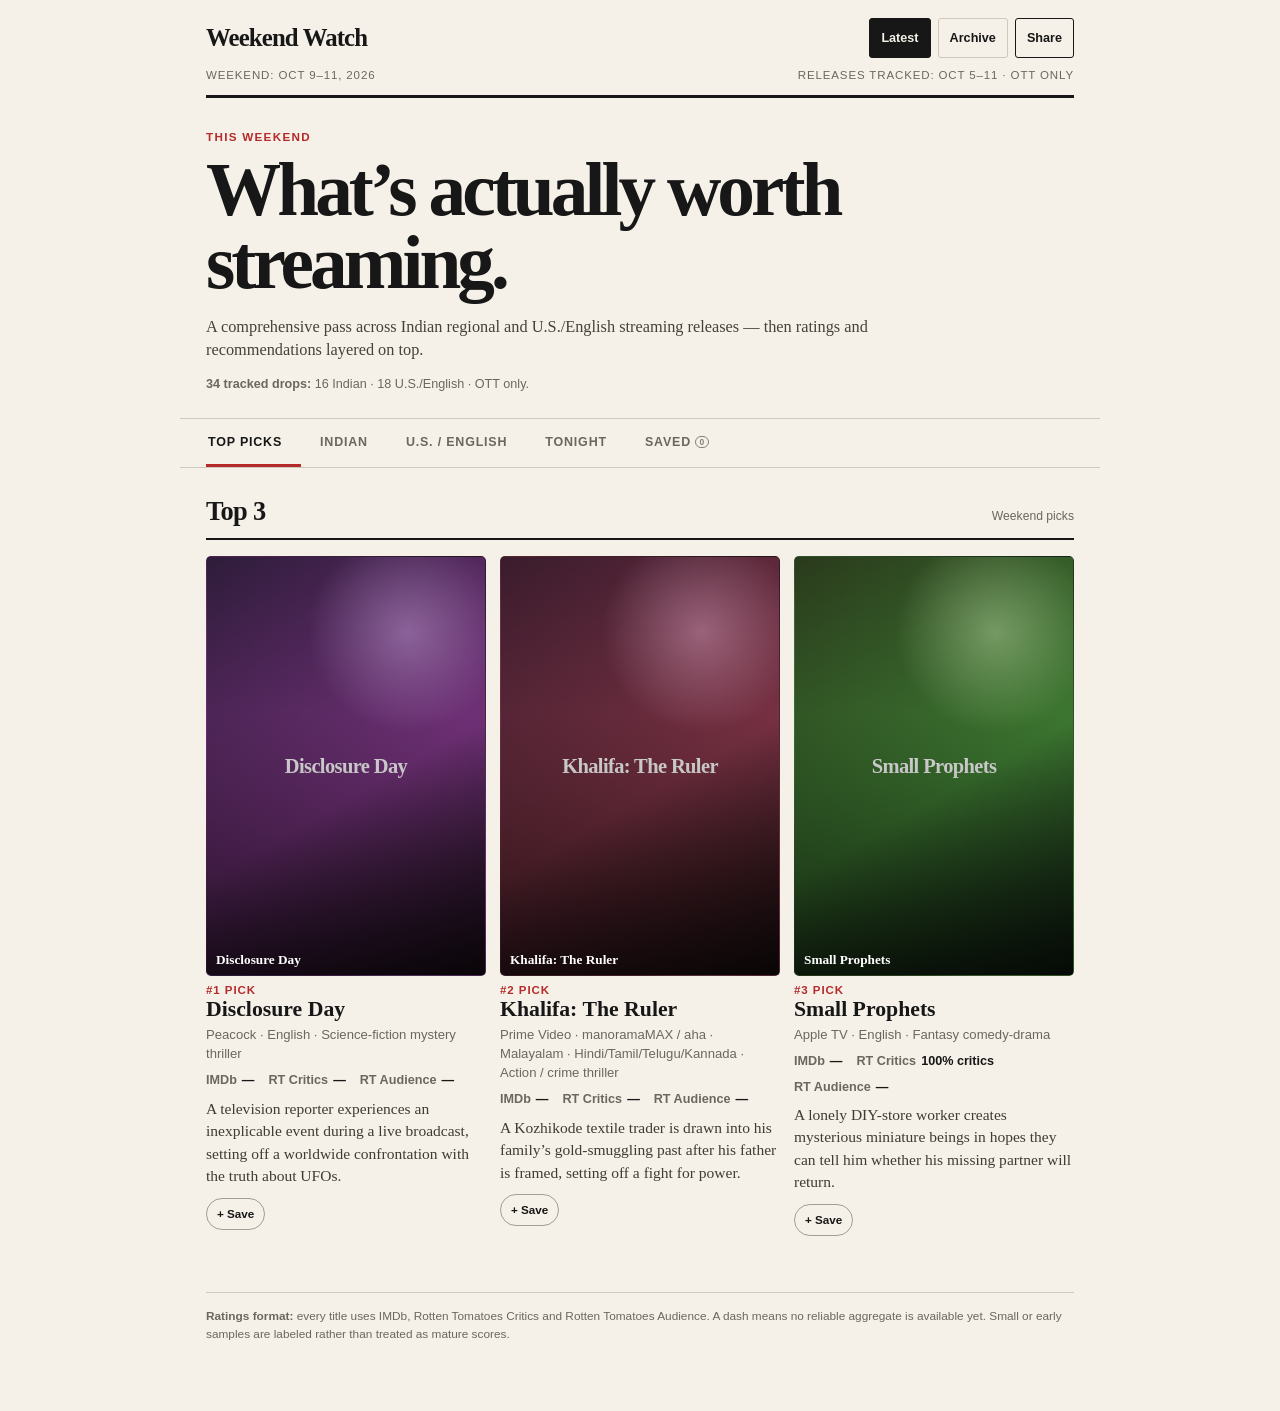
==== commit 8bbacc3c: "Update" ====
--- a/index.html
+++ b/index.html
@@ -1,6 +1,6 @@
 <!DOCTYPE html>
 
-<html lang="en"><head><meta charset="utf-8"/><meta content="width=device-width, initial-scale=1, viewport-fit=cover" name="viewport"/><title>Weekend Watch — Sep 25–27, 2026</title><meta content="A verified weekend guide to new Indian and U.S./English OTT movies, shows and new seasons." name="description"/><style>
+<html lang="en"><head><meta charset="utf-8"/><meta content="width=device-width, initial-scale=1, viewport-fit=cover" name="viewport"/><title>Weekend Watch — Oct 9–11, 2026</title><meta content="A verified weekend guide to new Indian and U.S./English OTT movies, shows and new seasons." name="description"/><style>
 :root{--paper:#f5f1e8;--ink:#171717;--muted:#6b675f;--line:#cfc8bb;--soft:#e8e1d5;--red:#b52a2a;--green:#236b4b;--amber:#8a5a00;--blue:#275a8a}
 *{box-sizing:border-box}html{scroll-behavior:smooth}body{margin:0;background:var(--paper);color:var(--ink);font-family:Arial,Helvetica,sans-serif;line-height:1.45;-webkit-font-smoothing:antialiased}button{font:inherit}
 .page{width:min(920px,100%);margin:0 auto;padding:0 18px 56px}.masthead{padding:18px 0 11px;border-bottom:3px solid var(--ink);background:var(--paper)}.masthead-row{display:flex;align-items:center;justify-content:space-between;gap:14px}.brand{font-family:Georgia,"Times New Roman",serif;font-weight:700;font-size:1.55rem;letter-spacing:-.035em;white-space:nowrap}.header-actions{display:flex;align-items:center;gap:7px;flex:0 0 auto}
@@ -19,14 +19,14 @@
 @media(min-width:760px){.page{padding-left:26px;padding-right:26px}.tabs-wrap{margin-left:-26px;margin-right:-26px;padding-left:26px;padding-right:26px}.tab{padding-left:19px;padding-right:19px}.tab:first-child{padding-left:2px}.top-picks-grid{grid-auto-flow:initial;grid-template-columns:repeat(3,1fr);overflow:visible}.release{grid-template-columns:86px minmax(0,1fr) 145px}.release-poster,.release-poster .poster-shell{width:86px}.quick-list{display:grid;grid-template-columns:1fr 1fr}.quick-row:nth-child(odd){padding-right:24px}.quick-row:nth-child(even){padding-left:24px;border-left:1px solid var(--line)}}
 </style>
 <link href="/manifest.webmanifest" rel="manifest"/><meta content="#f5f1e8" name="theme-color"/><meta content="Weekend Watch" name="application-name"/><meta content="yes" name="apple-mobile-web-app-capable"/><meta content="default" name="apple-mobile-web-app-status-bar-style"/><meta content="Weekend Watch" name="apple-mobile-web-app-title"/><link href="/icons/apple-touch-icon.png" rel="apple-touch-icon" sizes="180x180"/><link href="/icons/favicon-32.png" rel="icon" sizes="32x32" type="image/png"/><link href="/icons/icon-192.png" rel="icon" sizes="192x192" type="image/png"/><link href="/watchlist-sync.css?v=2" rel="stylesheet"/></head>
-<body data-edition="2026-09-25" data-edition-label="Sep 25–27, 2026" data-permalink="https://ott.rudraraju.dev/archive/2026-09-25/"><div class="page">
-<header class="masthead"><div class="masthead-row"><div class="brand">Weekend Watch</div><div aria-label="Site navigation" class="header-actions"><a class="nav-link active" href="/">Latest</a><a class="nav-link" href="/archive/">Archive</a><button class="share" id="shareButton" type="button">Share</button></div></div><div class="edition"><span>Weekend: Sep 25–27, 2026</span><span>Releases tracked: Sep 21–27 · OTT only</span></div></header>
-<section class="hero"><div class="kicker">This weekend</div><h1>What’s actually worth streaming.</h1><p class="dek">A comprehensive pass across Indian regional and U.S./English streaming releases — then ratings and recommendations layered on top.</p><div class="coverage"><strong>23 verified drops:</strong> 12 Indian · 11 U.S./English · movies, scripted series and documentaries.</div></section>
+<body data-edition="2026-10-09" data-edition-label="Oct 9–11, 2026" data-permalink="https://ott.rudraraju.dev/archive/2026-10-09/"><div class="page">
+<header class="masthead"><div class="masthead-row"><div class="brand">Weekend Watch</div><div aria-label="Site navigation" class="header-actions"><a class="nav-link active" href="/">Latest</a><a class="nav-link" href="/archive/">Archive</a><button class="share" id="shareButton" type="button">Share</button></div></div><div class="edition"><span>Weekend: Oct 9–11, 2026</span><span>Releases tracked: Oct 5–11 · OTT only</span></div></header>
+<section class="hero"><div class="kicker">This weekend</div><h1>What’s actually worth streaming.</h1><p class="dek">A comprehensive pass across Indian regional and U.S./English streaming releases — then ratings and recommendations layered on top.</p><div class="coverage"><strong>34 tracked drops:</strong> 16 Indian · 18 U.S./English · OTT only.</div></section>
 <nav aria-label="Weekend Watch sections" class="tabs-wrap"><div class="tabs" role="tablist"><button aria-controls="panel-top" aria-selected="true" class="tab" id="tab-top" role="tab" type="button">Top Picks</button><button aria-controls="panel-india" aria-selected="false" class="tab" id="tab-india" role="tab" type="button">Indian</button><button aria-controls="panel-us" aria-selected="false" class="tab" id="tab-us" role="tab" type="button">U.S. / English</button><button aria-controls="panel-tonight" aria-selected="false" class="tab" id="tab-tonight" role="tab" type="button">Tonight</button><button aria-controls="panel-saved" aria-selected="false" class="tab" id="tab-saved" role="tab" type="button">Saved<span class="saved-count" hidden="" id="savedCount">0</span></button></div><div aria-label="Filter releases by type" class="filter-bar" hidden="" id="filterBar"><span class="filter-label">Filter</span><div aria-label="Content type" class="segment" role="group"><button aria-pressed="true" class="kind-filter" data-kind-filter="all" type="button">All</button><button aria-pressed="false" class="kind-filter" data-kind-filter="movie" type="button">Movies</button><button aria-pressed="false" class="kind-filter" data-kind-filter="show" type="button">Series</button></div></div></nav>
-<main><section aria-labelledby="tab-top" class="panel" id="panel-top" role="tabpanel"><div class="panel-head"><h2>Top 3</h2><div class="panel-note">Weekend picks</div></div><div class="top-picks-grid"><article class="top-pick" data-kind="movie" data-save-id="toy-story-5-movie-2026"><div aria-hidden="true" class="top-poster"><div class="poster-shell" data-poster="/poster?title=Toy+Story+5&amp;kind=movie&amp;year=2026" style="--poster-hue:114"><div class="poster-fallback">Toy Story 5</div><div class="poster-caption">Toy Story 5</div></div></div><div class="rank">#1 PICK</div><div class="pick-title">Toy Story 5</div><div class="meta">Disney+ · English · Animation / family comedy</div><div class="ratings-grid"><span class="score"><span class="score-label">IMDb</span><span class="score-value">7.4 · 82K votes</span></span><span class="score"><span class="score-label">RT Critics</span><span class="score-value">93% · 327 reviews</span></span><span class="score"><span class="score-label">RT Audience</span><span class="score-value">94% · 10K+ verified</span></span></div><div class="summary">Woody, Buzz, Jessie and the gang face a new threat to playtime when Bonnie becomes captivated by a disruptive tablet named Lilypad.</div></article><article class="top-pick" data-kind="movie" data-save-id="backrooms-movie-2026"><div aria-hidden="true" class="top-poster"><div class="poster-shell" data-poster="/poster?title=Backrooms&amp;kind=movie&amp;year=2026" style="--poster-hue:149"><div class="poster-fallback">Backrooms</div><div class="poster-caption">Backrooms</div></div></div><div class="rank">#2 PICK</div><div class="pick-title">Backrooms</div><div class="meta">HBO Max · English · Psychological horror / sci-fi</div><div class="ratings-grid"><span class="score"><span class="score-label">IMDb</span><span class="score-value">6.8 · 202K votes</span></span><span class="score"><span class="score-label">RT Critics</span><span class="score-value">86%</span></span><span class="score"><span class="score-label">RT Audience</span><span class="score-value">74%</span></span></div><div class="summary">A therapist ventures into an impossible dimension of endless rooms after her patient disappears beyond reality.</div></article><article class="top-pick" data-kind="show" data-save-id="hunkkaar-the-roar-show-2026"><div aria-hidden="true" class="top-poster"><div class="poster-shell" data-poster="/poster?title=Hunkkaar%3A+The+Roar&amp;kind=series" style="--poster-hue:45"><div class="poster-fallback">Hunkkaar: The Roar</div><div class="poster-caption">Hunkkaar: The Roar</div></div></div><div class="rank">#3 PICK</div><div class="pick-title">Hunkkaar: The Roar</div><div class="meta">JioHotstar · Hindi · Social / courtroom thriller</div><div class="ratings-grid"><span class="score"><span class="score-label">IMDb</span><span class="score-value">—</span></span><span class="score"><span class="score-label">RT Critics</span><span class="score-value">—</span></span><span class="score"><span class="score-label">RT Audience</span><span class="score-value">—</span></span></div><div class="summary">A 17-year-old’s accusation against an influential spiritual leader triggers a police investigation, courtroom battle and national reckoning.</div></article></div><p class="note"><strong>Ratings format:</strong> every title uses IMDb, Rotten Tomatoes Critics and Rotten Tomatoes Audience. A dash means no reliable aggregate is available yet. Small or early samples are labeled rather than treated as mature scores.</p></section>
-<section aria-labelledby="tab-india" class="panel" hidden="" id="panel-india" role="tabpanel"><div class="panel-head"><h2>Indian releases</h2><div class="panel-note">12 verified</div></div><div class="filtered-empty" hidden="">No releases match this filter.</div><div class="legend"><strong>Labels:</strong> Recommended = strong pick · Worth Watching = solid option · Mixed / Niche = taste-dependent · Too New to Rate = not enough data · Wait for Reviews = early feedback unclear.</div><article class="release" data-kind="show" data-save-id="shaque-trust-no-one-show-2026"><div aria-hidden="true" class="release-poster"><div class="poster-shell" data-poster="/poster?title=Shaque%3A+Trust+No+One&amp;kind=series" style="--poster-hue:48"><div class="poster-fallback">Shaque: Trust No One</div><div class="poster-caption">Shaque: Trust No One</div></div></div><div class="release-content"><div class="release-title">Shaque: Trust No One</div><div class="release-meta">Netflix · Sep 24 · Hindi · <span class="genre">Mystery thriller</span></div><div class="ratings-grid"><span class="score"><span class="score-label">IMDb</span><span class="score-value">—</span></span><span class="score"><span class="score-label">RT Critics</span><span class="score-value">—</span></span><span class="score"><span class="score-label">RT Audience</span><span class="score-value">—</span></span></div></div><div class="verdict new">Too New to Rate</div><div class="release-summary">After nine years searching for her missing child, a mother finally nears the truth — and starts questioning everyone closest to her.</div></article><article class="release" data-kind="movie" data-save-id="don-t-be-shy-movie-2026"><div aria-hidden="true" class="release-poster"><div class="poster-shell" data-poster="/poster?title=Don%E2%80%99t+Be+Shy&amp;kind=movie&amp;year=2026" style="--poster-hue:181"><div class="poster-fallback">Don’t Be Shy</div><div class="poster-caption">Don’t Be Shy</div></div></div><div class="release-content"><div class="release-title">Don’t Be Shy</div><div class="release-meta">Prime Video · Sep 25 · Hindi · <span class="genre">Coming-of-age romantic comedy</span></div><div class="ratings-grid"><span class="score"><span class="score-label">IMDb</span><span class="score-value">—</span></span><span class="score"><span class="score-label">RT Critics</span><span class="score-value">—</span></span><span class="score"><span class="score-label">RT Audience</span><span class="score-value">—</span></span></div></div><div class="verdict new">Too New to Rate</div><div class="release-summary">A hyper-organized college student sees her carefully mapped future unravel when first love, old friendship and a mysterious newcomer collide.</div></article><article class="release" data-kind="show" data-save-id="hunkkaar-the-roar-show-2026"><div aria-hidden="true" class="release-poster"><div class="poster-shell" data-poster="/poster?title=Hunkkaar%3A+The+Roar&amp;kind=series" style="--poster-hue:45"><div class="poster-fallback">Hunkkaar: The Roar</div><div class="poster-caption">Hunkkaar: The Roar</div></div></div><div class="release-content"><div class="release-title">Hunkkaar: The Roar</div><div class="release-meta">JioHotstar · Sep 25 · Hindi · <span class="genre">Social / courtroom thriller</span></div><div class="ratings-grid"><span class="score"><span class="score-label">IMDb</span><span class="score-value">—</span></span><span class="score"><span class="score-label">RT Critics</span><span class="score-value">—</span></span><span class="score"><span class="score-label">RT Audience</span><span class="score-value">—</span></span></div></div><div class="verdict new">Too New to Rate</div><div class="release-summary">A 17-year-old’s accusation against an influential spiritual leader triggers a police investigation, courtroom battle and national reckoning.</div></article><article class="release" data-kind="show" data-save-id="bakaiti-season-2-show-2026"><div aria-hidden="true" class="release-poster"><div class="poster-shell" data-poster="/poster?title=Bakaiti+%E2%80%94+Season+2&amp;kind=series" style="--poster-hue:310"><div class="poster-fallback">Bakaiti — Season 2</div><div class="poster-caption">Bakaiti — Season 2</div></div></div><div class="release-content"><div class="release-title">Bakaiti — Season 2</div><div class="release-meta">ZEE5 · Sep 25 · Hindi · <span class="genre">Family comedy-drama</span></div><div class="ratings-grid"><span class="score"><span class="score-label">IMDb</span><span class="score-value">—</span></span><span class="score"><span class="score-label">RT Critics</span><span class="score-value">—</span></span><span class="score"><span class="score-label">RT Audience</span><span class="score-value">—</span></span></div></div><div class="verdict new">Too New to Rate</div><div class="release-summary">Two branches of the Kataria family squeeze into one home, turning money problems and old disagreements into a fresh round of affectionate chaos.</div></article><article class="release" data-kind="movie" data-save-id="agadha-movie-2026"><div aria-hidden="true" class="release-poster"><div class="poster-shell" data-poster="/poster?title=Agadha&amp;kind=movie&amp;year=2026" style="--poster-hue:275"><div class="poster-fallback">Agadha</div><div class="poster-caption">Agadha</div></div></div><div class="release-content"><div class="release-title">Agadha</div><div class="release-meta">ZEE5 · Sep 25 · Telugu · <span class="genre">Supernatural thriller</span></div><div class="ratings-grid"><span class="score"><span class="score-label">IMDb</span><span class="score-value">—</span></span><span class="score"><span class="score-label">RT Critics</span><span class="score-value">—</span></span><span class="score"><span class="score-label">RT Audience</span><span class="score-value">—</span></span></div></div><div class="verdict new">Too New to Rate</div><div class="release-summary">A spiritually gifted woman returns after a mysterious death and follows a trail of disturbing events into a forbidden forest cave.</div></article><article class="release" data-kind="movie" data-save-id="mango-pachcha-movie-2026"><div aria-hidden="true" class="release-poster"><div class="poster-shell" data-poster="/poster?title=Mango+Pachcha&amp;kind=movie&amp;year=2026" style="--poster-hue:264"><div class="poster-fallback">Mango Pachcha</div><div class="poster-caption">Mango Pachcha</div></div></div><div class="release-content"><div class="release-title">Mango Pachcha</div><div class="release-meta">JioHotstar · Sep 25 · Kannada + dubbed · <span class="genre">Crime / action drama</span></div><div class="ratings-grid"><span class="score"><span class="score-label">IMDb</span><span class="score-value">—</span></span><span class="score"><span class="score-label">RT Critics</span><span class="score-value">—</span></span><span class="score"><span class="score-label">RT Audience</span><span class="score-value">—</span></span></div></div><div class="verdict new">Too New to Rate</div><div class="release-summary">A Mysuru CD-shop owner discovers a hidden half-brother and his late father’s criminal legacy, pulling him into an underground world of power and betrayal.</div></article><article class="release" data-kind="movie" data-save-id="habeebi-movie-2026"><div aria-hidden="true" class="release-poster"><div class="poster-shell" data-poster="/poster?title=Habeebi&amp;kind=movie&amp;year=2026" style="--poster-hue:146"><div class="poster-fallback">Habeebi</div><div class="poster-caption">Habeebi</div></div></div><div class="release-content"><div class="release-title">Habeebi</div><div class="release-meta">Sony LIV · Sep 25 · Tamil + Telugu dub · <span class="genre">Romantic drama</span></div><div class="ratings-grid"><span class="score"><span class="score-label">IMDb</span><span class="score-value">—</span></span><span class="score"><span class="score-label">RT Critics</span><span class="score-value">—</span></span><span class="score"><span class="score-label">RT Audience</span><span class="score-value">—</span></span></div></div><div class="verdict new">Too New to Rate</div><div class="release-summary">A young couple’s relationship unsettles a close-knit Muslim community in southern Tamil Nadu, forcing love and social expectations into conflict.</div></article><article class="release" data-kind="movie" data-save-id="angikaaram-movie-2026"><div aria-hidden="true" class="release-poster"><div class="poster-shell" data-poster="/poster?title=Angikaaram&amp;kind=movie&amp;year=2026" style="--poster-hue:183"><div class="poster-fallback">Angikaaram</div><div class="poster-caption">Angikaaram</div></div></div><div class="release-content"><div class="release-title">Angikaaram</div><div class="release-meta">Sun NXT · Sep 25 · Tamil · <span class="genre">Sports / courtroom drama</span></div><div class="ratings-grid"><span class="score"><span class="score-label">IMDb</span><span class="score-value">—</span></span><span class="score"><span class="score-label">RT Critics</span><span class="score-value">—</span></span><span class="score"><span class="score-label">RT Audience</span><span class="score-value">—</span></span></div></div><div class="verdict new">Too New to Rate</div><div class="release-summary">A talented 200-metre runner takes his fight to court after discrimination costs him a Commonwealth Games opportunity.</div></article><article class="release" data-kind="movie" data-save-id="ramba-oorvasi-menaka-movie-2026"><div aria-hidden="true" class="release-poster"><div class="poster-shell" data-poster="/poster?title=Ramba+Oorvasi+Menaka&amp;kind=movie&amp;year=2026" style="--poster-hue:163"><div class="poster-fallback">Ramba Oorvasi Menaka</div><div class="poster-caption">Ramba Oorvasi Menaka</div></div></div><div class="release-content"><div class="release-title">Ramba Oorvasi Menaka</div><div class="release-meta">Prime Video · Sep 25 · Telugu + Tamil/Kannada/Malayalam · <span class="genre">Fantasy comedy-drama</span></div><div class="ratings-grid"><span class="score"><span class="score-label">IMDb</span><span class="score-value">8.3 · early sample</span></span><span class="score"><span class="score-label">RT Critics</span><span class="score-value">—</span></span><span class="score"><span class="score-label">RT Audience</span><span class="score-value">—</span></span></div></div><div class="verdict new">Too New to Rate</div><div class="release-summary">A lazy slacker summons three celestial women hoping for easy riches, but a family crisis forces him to trade magical shortcuts for honest effort.</div></article><article class="release" data-kind="movie" data-save-id="mension-house-mallesh-movie-2026"><div aria-hidden="true" class="release-poster"><div class="poster-shell" data-poster="/poster?title=Mension+House+Mallesh&amp;kind=movie&amp;year=2026" style="--poster-hue:231"><div class="poster-fallback">Mension House Mallesh</div><div class="poster-caption">Mension House Mallesh</div></div></div><div class="release-content"><div class="release-title">Mension House Mallesh</div><div class="release-meta">Prime Video · Sep 25 · Telugu + Tamil/Hindi · <span class="genre">Comedy drama</span></div><div class="ratings-grid"><span class="score"><span class="score-label">IMDb</span><span class="score-value">5.9 · early sample</span></span><span class="score"><span class="score-label">RT Critics</span><span class="score-value">—</span></span><span class="score"><span class="score-label">RT Audience</span><span class="score-value">—</span></span></div></div><div class="verdict maybe">Mixed / Niche</div><div class="release-summary">A confident newlywed becomes the center of escalating village gossip as misunderstandings and bruised egos spiral into comic chaos.</div></article><article class="release" data-kind="movie" data-save-id="hi-movie-2026"><div aria-hidden="true" class="release-poster"><div class="poster-shell" data-poster="/poster?title=Hi&amp;kind=movie&amp;year=2026" style="--poster-hue:253"><div class="poster-fallback">Hi</div><div class="poster-caption">Hi</div></div></div><div class="release-content"><div class="release-title">Hi</div><div class="release-meta">ZEE5 · Sep 25 · Tamil + dubbed · <span class="genre">Romantic drama</span></div><div class="ratings-grid"><span class="score"><span class="score-label">IMDb</span><span class="score-value">—</span></span><span class="score"><span class="score-label">RT Critics</span><span class="score-value">—</span></span><span class="score"><span class="score-label">RT Audience</span><span class="score-value">—</span></span></div></div><div class="verdict new">Too New to Rate</div><div class="release-summary">A theatrical romantic drama led by Kavin and Nayanthara makes its first subscription-streaming arrival after its August cinema run.</div></article><article class="release" data-kind="movie" data-save-id="photographer-movie-2026"><div aria-hidden="true" class="release-poster"><div class="poster-shell" data-poster="/poster?title=Photographer&amp;kind=movie&amp;year=2026" style="--poster-hue:124"><div class="poster-fallback">Photographer</div><div class="poster-caption">Photographer</div></div></div><div class="release-content"><div class="release-title">Photographer</div><div class="release-meta">Prime Video · Sep 25 · Tamil · <span class="genre">Mystery thriller drama</span></div><div class="ratings-grid"><span class="score"><span class="score-label">IMDb</span><span class="score-value">—</span></span><span class="score"><span class="score-label">RT Critics</span><span class="score-value">—</span></span><span class="score"><span class="score-label">RT Audience</span><span class="score-value">—</span></span></div></div><div class="verdict new">Too New to Rate</div><div class="release-summary">An investigative photographer uncovers hidden secrets while documenting events in a remote town.</div></article></section>
-<section aria-labelledby="tab-us" class="panel" hidden="" id="panel-us" role="tabpanel"><div class="panel-head"><h2>U.S. / English releases</h2><div class="panel-note">11 verified</div></div><div class="filtered-empty" hidden="">No releases match this filter.</div><div class="legend"><strong>Labels:</strong> Recommended = strong pick · Worth Watching = solid option · Mixed / Niche = taste-dependent · Too New to Rate = not enough data · Wait for Reviews = early feedback unclear.</div><article class="release" data-kind="movie" data-save-id="the-love-hypothesis-movie-2026"><div aria-hidden="true" class="release-poster"><div class="poster-shell" data-poster="/poster?title=The+Love+Hypothesis&amp;kind=movie&amp;year=2026" style="--poster-hue:143"><div class="poster-fallback">The Love Hypothesis</div><div class="poster-caption">The Love Hypothesis</div></div></div><div class="release-content"><div class="release-title">The Love Hypothesis</div><div class="release-meta">Prime Video · Sep 23 · English · <span class="genre">Romantic comedy</span></div><div class="ratings-grid"><span class="score"><span class="score-label">IMDb</span><span class="score-value">—</span></span><span class="score"><span class="score-label">RT Critics</span><span class="score-value">76% · 33 reviews</span></span><span class="score"><span class="score-label">RT Audience</span><span class="score-value">79% · 100+ ratings</span></span></div></div><div class="verdict watch">Recommended</div><div class="release-summary">A Ph.D. candidate impulsively kisses an intimidating professor, turning a fake relationship into an experiment neither of them can keep emotionally controlled.</div></article><article class="release" data-kind="movie" data-save-id="toy-story-5-movie-2026"><div aria-hidden="true" class="release-poster"><div class="poster-shell" data-poster="/poster?title=Toy+Story+5&amp;kind=movie&amp;year=2026" style="--poster-hue:114"><div class="poster-fallback">Toy Story 5</div><div class="poster-caption">Toy Story 5</div></div></div><div class="release-content"><div class="release-title">Toy Story 5</div><div class="release-meta">Disney+ · Sep 23 · English · <span class="genre">Animation / family comedy</span></div><div class="ratings-grid"><span class="score"><span class="score-label">IMDb</span><span class="score-value">7.4 · 82K votes</span></span><span class="score"><span class="score-label">RT Critics</span><span class="score-value">93% · 327 reviews</span></span><span class="score"><span class="score-label">RT Audience</span><span class="score-value">94% · 10K+ verified</span></span></div></div><div class="verdict watch">Recommended</div><div class="release-summary">Woody, Buzz, Jessie and the gang face a new threat to playtime when Bonnie becomes captivated by a disruptive tablet named Lilypad.</div></article><article class="release" data-kind="show" data-save-id="brothers-show-2026"><div aria-hidden="true" class="release-poster"><div class="poster-shell" data-poster="/poster?title=Brothers&amp;kind=series" style="--poster-hue:319"><div class="poster-fallback">Brothers</div><div class="poster-caption">Brothers</div></div></div><div class="release-content"><div class="release-title">Brothers</div><div class="release-meta">Apple TV · Sep 23 · English · <span class="genre">Comedy</span></div><div class="ratings-grid"><span class="score"><span class="score-label">IMDb</span><span class="score-value">—</span></span><span class="score"><span class="score-label">RT Critics</span><span class="score-value">54% · 28 reviews</span></span><span class="score"><span class="score-label">RT Audience</span><span class="score-value">— · &lt;50 ratings</span></span></div></div><div class="verdict maybe">Mixed / Niche</div><div class="release-summary">Matthew McConaughey and Woody Harrelson play fictionalized versions of themselves whose friendship is upended by the possibility that they may actually be brothers.</div></article><article class="release" data-kind="movie" data-save-id="go-deep-the-desean-jackson-story-movie-2026"><div aria-hidden="true" class="release-poster"><div class="poster-shell" data-poster="/poster?title=Go+Deep%3A+The+DeSean+Jackson+Story&amp;kind=movie&amp;year=2026" style="--poster-hue:132"><div class="poster-fallback">Go Deep: The DeSean Jackson Story</div><div class="poster-caption">Go Deep: The DeSean Jackson Story</div></div></div><div class="release-content"><div class="release-title">Go Deep: The DeSean Jackson Story</div><div class="release-meta">Prime Video · Sep 24 · English · <span class="genre">Sports documentary</span></div><div class="ratings-grid"><span class="score"><span class="score-label">IMDb</span><span class="score-value">—</span></span><span class="score"><span class="score-label">RT Critics</span><span class="score-value">—</span></span><span class="score"><span class="score-label">RT Audience</span><span class="score-value">—</span></span></div></div><div class="verdict new">Too New to Rate</div><div class="release-summary">Three decades of family home video trace NFL star DeSean Jackson’s rise while uncovering a complicated story about brothers, fatherhood and ambition.</div></article><article class="release" data-kind="show" data-save-id="a-different-world-show-2026"><div aria-hidden="true" class="release-poster"><div class="poster-shell" data-poster="/poster?title=A+Different+World&amp;kind=series" style="--poster-hue:149"><div class="poster-fallback">A Different World</div><div class="poster-caption">A Different World</div></div></div><div class="release-content"><div class="release-title">A Different World</div><div class="release-meta">Netflix · Sep 24 · English · <span class="genre">Comedy-drama</span></div><div class="ratings-grid"><span class="score"><span class="score-label">IMDb</span><span class="score-value">—</span></span><span class="score"><span class="score-label">RT Critics</span><span class="score-value">79%</span></span><span class="score"><span class="score-label">RT Audience</span><span class="score-value">—</span></span></div></div><div class="verdict watch">Recommended</div><div class="release-summary">Dwayne and Whitley’s daughter begins her freshman year at Hillman College, trying to build an identity beyond her famous parents’ legacy.</div></article><article class="release" data-kind="show" data-save-id="blood-legacy-season-2-show-2026"><div aria-hidden="true" class="release-poster"><div class="poster-shell" data-poster="/poster?title=Blood+Legacy+%E2%80%94+Season+2&amp;kind=series" style="--poster-hue:129"><div class="poster-fallback">Blood Legacy — Season 2</div><div class="poster-caption">Blood Legacy — Season 2</div></div></div><div class="release-content"><div class="release-title">Blood Legacy — Season 2</div><div class="release-meta">Netflix · Sep 24 · English / South African · <span class="genre">Family / corporate drama</span></div><div class="ratings-grid"><span class="score"><span class="score-label">IMDb</span><span class="score-value">—</span></span><span class="score"><span class="score-label">RT Critics</span><span class="score-value">—</span></span><span class="score"><span class="score-label">RT Audience</span><span class="score-value">—</span></span></div></div><div class="verdict new">Too New to Rate</div><div class="release-summary">Khanyi fights to clear her name and reclaim her inheritance as the Ndlovu family sinks deeper into betrayal, political corruption and exposed secrets.</div></article><article class="release" data-kind="movie" data-save-id="backrooms-movie-2026"><div aria-hidden="true" class="release-poster"><div class="poster-shell" data-poster="/poster?title=Backrooms&amp;kind=movie&amp;year=2026" style="--poster-hue:149"><div class="poster-fallback">Backrooms</div><div class="poster-caption">Backrooms</div></div></div><div class="release-content"><div class="release-title">Backrooms</div><div class="release-meta">HBO Max · Sep 25 · English · <span class="genre">Psychological horror / sci-fi</span></div><div class="ratings-grid"><span class="score"><span class="score-label">IMDb</span><span class="score-value">6.8 · 202K votes</span></span><span class="score"><span class="score-label">RT Critics</span><span class="score-value">86%</span></span><span class="score"><span class="score-label">RT Audience</span><span class="score-value">74%</span></span></div></div><div class="verdict watch">Recommended</div><div class="release-summary">A therapist ventures into an impossible dimension of endless rooms after her patient disappears beyond reality.</div></article><article class="release" data-kind="movie" data-save-id="unabomber-movie-2026"><div aria-hidden="true" class="release-poster"><div class="poster-shell" data-poster="/poster?title=UNABOMBER&amp;kind=movie&amp;year=2026" style="--poster-hue:311"><div class="poster-fallback">UNABOMBER</div><div class="poster-caption">UNABOMBER</div></div></div><div class="release-content"><div class="release-title">UNABOMBER</div><div class="release-meta">Netflix · Sep 25 · English · <span class="genre">Biographical crime thriller</span></div><div class="ratings-grid"><span class="score"><span class="score-label">IMDb</span><span class="score-value">—</span></span><span class="score"><span class="score-label">RT Critics</span><span class="score-value">— · 0 reviews</span></span><span class="score"><span class="score-label">RT Audience</span><span class="score-value">— · 0 ratings</span></span></div></div><div class="verdict new">Too New to Rate</div><div class="release-summary">A dual-timeline drama follows Ted Kaczynski from teenage Harvard prodigy through controversial psychological experiments and the later FBI manhunt.</div></article><article class="release" data-kind="show" data-save-id="the-final-problem-show-2026"><div aria-hidden="true" class="release-poster"><div class="poster-shell" data-poster="/poster?title=The+Final+Problem&amp;kind=series" style="--poster-hue:244"><div class="poster-fallback">The Final Problem</div><div class="poster-caption">The Final Problem</div></div></div><div class="release-content"><div class="release-title">The Final Problem</div><div class="release-meta">Netflix · Sep 25 · Spanish / English subtitles · <span class="genre">Period murder mystery</span></div><div class="ratings-grid"><span class="score"><span class="score-label">IMDb</span><span class="score-value">—</span></span><span class="score"><span class="score-label">RT Critics</span><span class="score-value">—</span></span><span class="score"><span class="score-label">RT Audience</span><span class="score-value">—</span></span></div></div><div class="verdict new">Too New to Rate</div><div class="release-summary">Thirteen people are trapped at a Mallorca hotel by a storm, where a retired actor once famous for playing Sherlock Holmes investigates a suspicious death.</div></article><article class="release" data-kind="show" data-save-id="s-w-a-t-exiles-show-2026"><div aria-hidden="true" class="release-poster"><div class="poster-shell" data-poster="/poster?title=S.W.A.T.+Exiles&amp;kind=series" style="--poster-hue:21"><div class="poster-fallback">S.W.A.T. Exiles</div><div class="poster-caption">S.W.A.T. Exiles</div></div></div><div class="release-content"><div class="release-title">S.W.A.T. Exiles</div><div class="release-meta">STARZ · Sep 25 · English · <span class="genre">Action / crime drama</span></div><div class="ratings-grid"><span class="score"><span class="score-label">IMDb</span><span class="score-value">—</span></span><span class="score"><span class="score-label">RT Critics</span><span class="score-value">— · 2 early reviews</span></span><span class="score"><span class="score-label">RT Audience</span><span class="score-value">— · 0 ratings</span></span></div></div><div class="verdict new">Too New to Rate</div><div class="release-summary">Hondo is pulled out of retirement to turn a last-chance unit of talented but unpredictable young recruits into a functioning S.W.A.T. team.</div></article><article class="release" data-kind="show" data-save-id="knife-edge-chasing-michelin-stars-season-2-show-2026"><div aria-hidden="true" class="release-poster"><div class="poster-shell" data-poster="/poster?title=Knife+Edge%3A+Chasing+Michelin+Stars+%E2%80%94+Season+2&amp;kind=series" style="--poster-hue:208"><div class="poster-fallback">Knife Edge: Chasing Michelin Stars — Season 2</div><div class="poster-caption">Knife Edge: Chasing Michelin Stars — Season 2</div></div></div><div class="release-content"><div class="release-title">Knife Edge: Chasing Michelin Stars — Season 2</div><div class="release-meta">Apple TV · Sep 25 · English · <span class="genre">Culinary docuseries</span></div><div class="ratings-grid"><span class="score"><span class="score-label">IMDb</span><span class="score-value">—</span></span><span class="score"><span class="score-label">RT Critics</span><span class="score-value">—</span></span><span class="score"><span class="score-label">RT Audience</span><span class="score-value">—</span></span></div></div><div class="verdict new">Too New to Rate</div><div class="release-summary">Sixteen restaurants around the world risk reputation, money and years of work in pursuit of Michelin Guide recognition.</div></article></section>
-<section aria-labelledby="tab-tonight" class="panel" hidden="" id="panel-tonight" role="tabpanel"><div class="panel-head"><h2>What I’d watch tonight</h2><div class="panel-note">Quick decision</div></div><div class="quick-list"><div class="quick-row"><div class="quick-label">Best movie</div><div class="quick-value">Toy Story 5</div></div><div class="quick-row"><div class="quick-label">Best horror</div><div class="quick-value">Backrooms</div></div><div class="quick-row"><div class="quick-label">Best Indian series</div><div class="quick-value">Hunkkaar: The Roar</div></div><div class="quick-row"><div class="quick-label">Hindi thriller</div><div class="quick-value">Shaque: Trust No One</div></div><div class="quick-row"><div class="quick-label">Telugu</div><div class="quick-value">Agadha</div></div><div class="quick-row"><div class="quick-label">Tamil</div><div class="quick-value">Habeebi</div></div><div class="quick-row"><div class="quick-label">Kannada</div><div class="quick-value">Mango Pachcha</div></div><div class="quick-row"><div class="quick-label">Something lighter</div><div class="quick-value">The Love Hypothesis</div></div></div><p class="note"><strong>Scope:</strong> new OTT originals, scripted series/new seasons, documentaries/docuseries, and meaningful first subscription-streaming arrivals after theatrical runs. We exclude theatrical-only releases, PVOD/rental-only releases, ordinary weekly episodes, old catalog additions, stand-up specials, and reality TV/reality competition/docusoap formats.</p></section>
+<main><section aria-labelledby="tab-top" class="panel" id="panel-top" role="tabpanel"><div class="panel-head"><h2>Top 3</h2><div class="panel-note">Weekend picks</div></div><div class="top-picks-grid"><article class="top-pick" data-kind="movie" data-save-id="disclosure-day-movie-2026"><div aria-hidden="true" class="top-poster"><div class="poster-shell" data-poster="/poster?title=Disclosure+Day&amp;kind=movie&amp;year=2026" style="--poster-hue:276"><div class="poster-fallback">Disclosure Day</div><div class="poster-caption">Disclosure Day</div></div></div><div class="rank">#1 PICK</div><div class="pick-title">Disclosure Day</div><div class="meta">Peacock · English · Science-fiction mystery thriller</div><div class="ratings-grid"><span class="score"><span class="score-label">IMDb</span><span class="score-value">—</span></span><span class="score"><span class="score-label">RT Critics</span><span class="score-value">—</span></span><span class="score"><span class="score-label">RT Audience</span><span class="score-value">—</span></span></div><div class="summary">A television reporter experiences an inexplicable event during a live broadcast, setting off a worldwide confrontation with the truth about UFOs.</div></article><article class="top-pick" data-kind="movie" data-save-id="khalifa-the-ruler-movie-2026"><div aria-hidden="true" class="top-poster"><div class="poster-shell" data-poster="/poster?title=Khalifa%3A+The+Ruler&amp;kind=movie&amp;year=2026" style="--poster-hue:327"><div class="poster-fallback">Khalifa: The Ruler</div><div class="poster-caption">Khalifa: The Ruler</div></div></div><div class="rank">#2 PICK</div><div class="pick-title">Khalifa: The Ruler</div><div class="meta">Prime Video · manoramaMAX / aha · Malayalam · Hindi/Tamil/Telugu/Kannada · Action / crime thriller</div><div class="ratings-grid"><span class="score"><span class="score-label">IMDb</span><span class="score-value">—</span></span><span class="score"><span class="score-label">RT Critics</span><span class="score-value">—</span></span><span class="score"><span class="score-label">RT Audience</span><span class="score-value">—</span></span></div><div class="summary">A Kozhikode textile trader is drawn into his family’s gold-smuggling past after his father is framed, setting off a fight for power.</div></article><article class="top-pick" data-kind="show" data-save-id="small-prophets-show-2026"><div aria-hidden="true" class="top-poster"><div class="poster-shell" data-poster="/poster?title=Small+Prophets&amp;kind=series" style="--poster-hue:92"><div class="poster-fallback">Small Prophets</div><div class="poster-caption">Small Prophets</div></div></div><div class="rank">#3 PICK</div><div class="pick-title">Small Prophets</div><div class="meta">Apple TV · English · Fantasy comedy-drama</div><div class="ratings-grid"><span class="score"><span class="score-label">IMDb</span><span class="score-value">—</span></span><span class="score"><span class="score-label">RT Critics</span><span class="score-value">100% critics</span></span><span class="score"><span class="score-label">RT Audience</span><span class="score-value">—</span></span></div><div class="summary">A lonely DIY-store worker creates mysterious miniature beings in hopes they can tell him whether his missing partner will return.</div></article></div><p class="note"><strong>Ratings format:</strong> every title uses IMDb, Rotten Tomatoes Critics and Rotten Tomatoes Audience. A dash means no reliable aggregate is available yet. Small or early samples are labeled rather than treated as mature scores.</p></section>
+<section aria-labelledby="tab-india" class="panel" hidden="" id="panel-india" role="tabpanel"><div class="panel-head"><h2>Indian releases</h2><div class="panel-note">16 verified</div></div><div class="filtered-empty" hidden="">No releases match this filter.</div><div class="legend"><strong>Labels:</strong> Recommended = strong pick · Worth Watching = solid option · Mixed / Niche = taste-dependent · Too New to Rate = not enough data · Wait for Reviews = early feedback unclear.</div><article class="release" data-kind="movie" data-save-id="mandaadi-movie-2026"><div aria-hidden="true" class="release-poster"><div class="poster-shell" data-poster="/poster?title=Mandaadi&amp;kind=movie&amp;year=2026" style="--poster-hue:325"><div class="poster-fallback">Mandaadi</div><div class="poster-caption">Mandaadi</div></div></div><div class="release-content"><div class="release-title">Mandaadi</div><div class="release-meta">Netflix · Oct 8 · Tamil · Telugu/Hindi/Malayalam/Kannada · <span class="genre">Sports action drama</span></div><div class="ratings-grid"><span class="score"><span class="score-label">IMDb</span><span class="score-value">—</span></span><span class="score"><span class="score-label">RT Critics</span><span class="score-value">—</span></span><span class="score"><span class="score-label">RT Audience</span><span class="score-value">—</span></span></div></div><div class="verdict new">Too New to Rate</div><div class="release-summary">An estranged champion returns to coastal sailboat racing to protect his nephew and take on a powerful rival crew.</div></article><article class="release" data-kind="movie" data-save-id="pradhama-drishtiya-kuttakkar-movie-2026"><div aria-hidden="true" class="release-poster"><div class="poster-shell" data-poster="/poster?title=Pradhama+Drishtiya+Kuttakkar&amp;kind=movie&amp;year=2026" style="--poster-hue:283"><div class="poster-fallback">Pradhama Drishtiya Kuttakkar</div><div class="poster-caption">Pradhama Drishtiya Kuttakkar</div></div></div><div class="release-content"><div class="release-title">Pradhama Drishtiya Kuttakkar</div><div class="release-meta">Netflix · Oct 9 · Malayalam · Telugu/Tamil/Kannada/Hindi · <span class="genre">Crime / police thriller</span></div><div class="ratings-grid"><span class="score"><span class="score-label">IMDb</span><span class="score-value">—</span></span><span class="score"><span class="score-label">RT Critics</span><span class="score-value">—</span></span><span class="score"><span class="score-label">RT Audience</span><span class="score-value">—</span></span></div></div><div class="verdict new">Too New to Rate</div><div class="release-summary">After a fatal incident at a police station, a young officer and her colleagues try to hide the truth from a determined investigator.</div></article><article class="release" data-kind="movie" data-save-id="epic-first-semester-movie-2026"><div aria-hidden="true" class="release-poster"><div class="poster-shell" data-poster="/poster?title=Epic+%E2%80%93+First+Semester&amp;kind=movie&amp;year=2026" style="--poster-hue:293"><div class="poster-fallback">Epic – First Semester</div><div class="poster-caption">Epic – First Semester</div></div></div><div class="release-content"><div class="release-title">Epic – First Semester</div><div class="release-meta">Netflix · Oct 9 · Telugu · Tamil/Kannada/Malayalam/Hindi · <span class="genre">Romantic drama</span></div><div class="ratings-grid"><span class="score"><span class="score-label">IMDb</span><span class="score-value">—</span></span><span class="score"><span class="score-label">RT Critics</span><span class="score-value">—</span></span><span class="score"><span class="score-label">RT Audience</span><span class="score-value">—</span></span></div></div><div class="verdict new">Too New to Rate</div><div class="release-summary">A young filmmaker sent to study in London shares an apartment with a fellow student, and their casual arrangement grows complicated.</div></article><article class="release" data-kind="movie" data-save-id="khalifa-the-ruler-movie-2026"><div aria-hidden="true" class="release-poster"><div class="poster-shell" data-poster="/poster?title=Khalifa%3A+The+Ruler&amp;kind=movie&amp;year=2026" style="--poster-hue:327"><div class="poster-fallback">Khalifa: The Ruler</div><div class="poster-caption">Khalifa: The Ruler</div></div></div><div class="release-content"><div class="release-title">Khalifa: The Ruler</div><div class="release-meta">Prime Video · manoramaMAX / aha · Oct 9 · Malayalam · Hindi/Tamil/Telugu/Kannada · <span class="genre">Action / crime thriller</span></div><div class="ratings-grid"><span class="score"><span class="score-label">IMDb</span><span class="score-value">—</span></span><span class="score"><span class="score-label">RT Critics</span><span class="score-value">—</span></span><span class="score"><span class="score-label">RT Audience</span><span class="score-value">—</span></span></div></div><div class="verdict new">Too New to Rate</div><div class="release-summary">A Kozhikode textile trader is drawn into his family’s gold-smuggling past after his father is framed, setting off a fight for power.</div></article><article class="release" data-kind="show" data-save-id="eyes-show-2026"><div aria-hidden="true" class="release-poster"><div class="poster-shell" data-poster="/poster?title=Eyes&amp;kind=series" style="--poster-hue:14"><div class="poster-fallback">Eyes</div><div class="poster-caption">Eyes</div></div></div><div class="release-content"><div class="release-title">Eyes</div><div class="release-meta">SonyLIV · Oct 9 · Malayalam · Tamil/Telugu/Kannada/Hindi · <span class="genre">Psychological crime thriller</span></div><div class="ratings-grid"><span class="score"><span class="score-label">IMDb</span><span class="score-value">—</span></span><span class="score"><span class="score-label">RT Critics</span><span class="score-value">—</span></span><span class="score"><span class="score-label">RT Audience</span><span class="score-value">—</span></span></div></div><div class="verdict new">Too New to Rate</div><div class="release-summary">A police officer investigates stalking and harassment cases, uncovering a pattern of obsession hidden inside ordinary relationships.</div></article><article class="release" data-kind="movie" data-save-id="paris-cafe-movie-2026"><div aria-hidden="true" class="release-poster"><div class="poster-shell" data-poster="/poster?title=Paris+Cafe&amp;kind=movie&amp;year=2026" style="--poster-hue:14"><div class="poster-fallback">Paris Cafe</div><div class="poster-caption">Paris Cafe</div></div></div><div class="release-content"><div class="release-title">Paris Cafe</div><div class="release-meta">Prime Video · aha Tamil / Simply South · Oct 9 · Tamil · <span class="genre">Family drama / mystery</span></div><div class="ratings-grid"><span class="score"><span class="score-label">IMDb</span><span class="score-value">—</span></span><span class="score"><span class="score-label">RT Critics</span><span class="score-value">—</span></span><span class="score"><span class="score-label">RT Audience</span><span class="score-value">—</span></span></div></div><div class="verdict new">Too New to Rate</div><div class="release-summary">A daughter discovers that her parents’ separation is linked to a seven-year-old secret and sets out to learn what happened.</div></article><article class="release" data-kind="movie" data-save-id="video-movie-2026"><div aria-hidden="true" class="release-poster"><div class="poster-shell" data-poster="/poster?title=Video&amp;kind=movie&amp;year=2026" style="--poster-hue:218"><div class="poster-fallback">Video</div><div class="poster-caption">Video</div></div></div><div class="release-content"><div class="release-title">Video</div><div class="release-meta">Prime Video · Oct 9 · Kannada · Telugu/Tamil/Malayalam/Hindi · <span class="genre">Found-footage horror</span></div><div class="ratings-grid"><span class="score"><span class="score-label">IMDb</span><span class="score-value">—</span></span><span class="score"><span class="score-label">RT Critics</span><span class="score-value">—</span></span><span class="score"><span class="score-label">RT Audience</span><span class="score-value">—</span></span></div></div><div class="verdict new">Too New to Rate</div><div class="release-summary">A group of video creators enters a reportedly haunted school during a lunar eclipse; their recovered camera reveals what followed.</div></article><article class="release" data-kind="movie" data-save-id="reporting-live-movie-2026"><div aria-hidden="true" class="release-poster"><div class="poster-shell" data-poster="/poster?title=Reporting+Live&amp;kind=movie&amp;year=2026" style="--poster-hue:265"><div class="poster-fallback">Reporting Live</div><div class="poster-caption">Reporting Live</div></div></div><div class="release-content"><div class="release-title">Reporting Live</div><div class="release-meta">Netflix · Oct 9 · Hindi · <span class="genre">Investigative crime thriller</span></div><div class="ratings-grid"><span class="score"><span class="score-label">IMDb</span><span class="score-value">—</span></span><span class="score"><span class="score-label">RT Critics</span><span class="score-value">—</span></span><span class="score"><span class="score-label">RT Audience</span><span class="score-value">—</span></span></div></div><div class="verdict new">Too New to Rate</div><div class="release-summary">An ambitious reporter and her cameraman chase a story about illegal sand mining and stumble into a ruthless criminal network.</div></article><article class="release" data-kind="movie" data-save-id="pressure-cooker-movie-2026"><div aria-hidden="true" class="release-poster"><div class="poster-shell" data-poster="/poster?title=Pressure+Cooker&amp;kind=movie&amp;year=2026" style="--poster-hue:111"><div class="poster-fallback">Pressure Cooker</div><div class="poster-caption">Pressure Cooker</div></div></div><div class="release-content"><div class="release-title">Pressure Cooker</div><div class="release-meta">Hoichoi · Oct 8 · Bengali · <span class="genre">Crime thriller</span></div><div class="ratings-grid"><span class="score"><span class="score-label">IMDb</span><span class="score-value">—</span></span><span class="score"><span class="score-label">RT Critics</span><span class="score-value">—</span></span><span class="score"><span class="score-label">RT Audience</span><span class="score-value">—</span></span></div></div><div class="verdict new">Too New to Rate</div><div class="release-summary">Four women confront exploitation and violence in Dhaka.</div></article><article class="release" data-kind="movie" data-save-id="keu-bole-biplobi-keu-bole-dakat-movie-2026"><div aria-hidden="true" class="release-poster"><div class="poster-shell" data-poster="/poster?title=Keu+Bole+Biplobi%2C+Keu+Bole+Dakat&amp;kind=movie&amp;year=2026" style="--poster-hue:4"><div class="poster-fallback">Keu Bole Biplobi, Keu Bole Dakat</div><div class="poster-caption">Keu Bole Biplobi, Keu Bole Dakat</div></div></div><div class="release-content"><div class="release-title">Keu Bole Biplobi, Keu Bole Dakat</div><div class="release-meta">ZEE5 · Oct 9 · Bengali · <span class="genre">Historical biographical drama</span></div><div class="ratings-grid"><span class="score"><span class="score-label">IMDb</span><span class="score-value">—</span></span><span class="score"><span class="score-label">RT Critics</span><span class="score-value">—</span></span><span class="score"><span class="score-label">RT Audience</span><span class="score-value">—</span></span></div></div><div class="verdict new">Too New to Rate</div><div class="release-summary">The story of revolutionary Ananta Singh and his disputed legacy after Independence.</div></article><article class="release" data-kind="movie" data-save-id="life-today-movie-2026"><div aria-hidden="true" class="release-poster"><div class="poster-shell" data-poster="/poster?title=Life+Today&amp;kind=movie&amp;year=2026" style="--poster-hue:239"><div class="poster-fallback">Life Today</div><div class="poster-caption">Life Today</div></div></div><div class="release-content"><div class="release-title">Life Today</div><div class="release-meta">Sun NXT · Oct 9 · Kannada / Tamil · <span class="genre">Drama</span></div><div class="ratings-grid"><span class="score"><span class="score-label">IMDb</span><span class="score-value">—</span></span><span class="score"><span class="score-label">RT Critics</span><span class="score-value">—</span></span><span class="score"><span class="score-label">RT Audience</span><span class="score-value">—</span></span></div></div><div class="verdict new">Too New to Rate</div><div class="release-summary">A Kannada ensemble drama featuring Kiran Aditya and Lekha Chandra.</div></article><article class="release" data-kind="show" data-save-id="least-eligible-bachelor-show-2026"><div aria-hidden="true" class="release-poster"><div class="poster-shell" data-poster="/poster?title=Least+Eligible+Bachelor&amp;kind=series" style="--poster-hue:211"><div class="poster-fallback">Least Eligible Bachelor</div><div class="poster-caption">Least Eligible Bachelor</div></div></div><div class="release-content"><div class="release-title">Least Eligible Bachelor</div><div class="release-meta">Netflix · Oct 9 · Telugu · <span class="genre">Comedy drama</span></div><div class="ratings-grid"><span class="score"><span class="score-label">IMDb</span><span class="score-value">—</span></span><span class="score"><span class="score-label">RT Critics</span><span class="score-value">—</span></span><span class="score"><span class="score-label">RT Audience</span><span class="score-value">—</span></span></div></div><div class="verdict new">Too New to Rate</div><div class="release-summary">A bachelor moves to Hyderabad seeking a fresh start and finds a potential match at work.</div></article><article class="release" data-kind="movie" data-save-id="awarapan-2-movie-2026"><div aria-hidden="true" class="release-poster"><div class="poster-shell" data-poster="/poster?title=Awarapan+2&amp;kind=movie&amp;year=2026" style="--poster-hue:255"><div class="poster-fallback">Awarapan 2</div><div class="poster-caption">Awarapan 2</div></div></div><div class="release-content"><div class="release-title">Awarapan 2</div><div class="release-meta">Prime Video · Oct 9 · Hindi · <span class="genre">Action drama</span></div><div class="ratings-grid"><span class="score"><span class="score-label">IMDb</span><span class="score-value">—</span></span><span class="score"><span class="score-label">RT Critics</span><span class="score-value">—</span></span><span class="score"><span class="score-label">RT Audience</span><span class="score-value">—</span></span></div></div><div class="verdict new">Too New to Rate</div><div class="release-summary">Shivam returns to the criminal underworld to rescue a vulnerable girl from human traffickers.</div></article><article class="release" data-kind="movie" data-save-id="maremma-movie-2026"><div aria-hidden="true" class="release-poster"><div class="poster-shell" data-poster="/poster?title=Maremma&amp;kind=movie&amp;year=2026" style="--poster-hue:172"><div class="poster-fallback">Maremma</div><div class="poster-caption">Maremma</div></div></div><div class="release-content"><div class="release-title">Maremma</div><div class="release-meta">Prime Video / Aha · Oct 9 · Telugu · <span class="genre">Rural action drama</span></div><div class="ratings-grid"><span class="score"><span class="score-label">IMDb</span><span class="score-value">—</span></span><span class="score"><span class="score-label">RT Critics</span><span class="score-value">—</span></span><span class="score"><span class="score-label">RT Audience</span><span class="score-value">—</span></span></div></div><div class="verdict new">Too New to Rate</div><div class="release-summary">A buffalo herder's search for a sacred animal collides with village ritual, rivalry and sacrifice.</div></article><article class="release" data-kind="movie" data-save-id="vijayanagar-hire-movie-2026"><div aria-hidden="true" class="release-poster"><div class="poster-shell" data-poster="/poster?title=Vijayanagar+Hire&amp;kind=movie&amp;year=2026" style="--poster-hue:351"><div class="poster-fallback">Vijayanagar Hire</div><div class="poster-caption">Vijayanagar Hire</div></div></div><div class="release-content"><div class="release-title">Vijayanagar Hire</div><div class="release-meta">JioHotstar · Oct 10 · Bengali · <span class="genre">Drama</span></div><div class="ratings-grid"><span class="score"><span class="score-label">IMDb</span><span class="score-value">—</span></span><span class="score"><span class="score-label">RT Critics</span><span class="score-value">—</span></span><span class="score"><span class="score-label">RT Audience</span><span class="score-value">—</span></span></div></div><div class="verdict new">Too New to Rate</div><div class="release-summary">A new Bengali feature arriving on JioHotstar; further plot details are not independently confirmed.</div></article><article class="release" data-kind="movie" data-save-id="adam-and-eve-movie-2026"><div aria-hidden="true" class="release-poster"><div class="poster-shell" data-poster="/poster?title=Adam+and+Eve&amp;kind=movie&amp;year=2026" style="--poster-hue:187"><div class="poster-fallback">Adam and Eve</div><div class="poster-caption">Adam and Eve</div></div></div><div class="release-content"><div class="release-title">Adam and Eve</div><div class="release-meta">Lionsgate Play · Oct 9 · Hindi · <span class="genre">Drama</span></div><div class="ratings-grid"><span class="score"><span class="score-label">IMDb</span><span class="score-value">—</span></span><span class="score"><span class="score-label">RT Critics</span><span class="score-value">—</span></span><span class="score"><span class="score-label">RT Audience</span><span class="score-value">—</span></span></div></div><div class="verdict new">Too New to Rate</div><div class="release-summary">A Hindi-language film arriving on Lionsgate Play; an independently confirmed synopsis is unavailable.</div></article></section>
+<section aria-labelledby="tab-us" class="panel" hidden="" id="panel-us" role="tabpanel"><div class="panel-head"><h2>U.S. / English releases</h2><div class="panel-note">18 verified</div></div><div class="filtered-empty" hidden="">No releases match this filter.</div><div class="legend"><strong>Labels:</strong> Recommended = strong pick · Worth Watching = solid option · Mixed / Niche = taste-dependent · Too New to Rate = not enough data · Wait for Reviews = early feedback unclear.</div><article class="release" data-kind="movie" data-save-id="evil-dead-burn-movie-2026"><div aria-hidden="true" class="release-poster"><div class="poster-shell" data-poster="/poster?title=Evil+Dead+Burn&amp;kind=movie&amp;year=2026" style="--poster-hue:157"><div class="poster-fallback">Evil Dead Burn</div><div class="poster-caption">Evil Dead Burn</div></div></div><div class="release-content"><div class="release-title">Evil Dead Burn</div><div class="release-meta">HBO Max · Oct 5 · English · <span class="genre">Supernatural horror</span></div><div class="ratings-grid"><span class="score"><span class="score-label">IMDb</span><span class="score-value">—</span></span><span class="score"><span class="score-label">RT Critics</span><span class="score-value">—</span></span><span class="score"><span class="score-label">RT Audience</span><span class="score-value">—</span></span></div></div><div class="verdict wait">Wait for Reviews</div><div class="release-summary">The latest Evil Dead chapter brings demonic terror to a new group of characters.</div></article><article class="release" data-kind="show" data-save-id="carrie-show-2026"><div aria-hidden="true" class="release-poster"><div class="poster-shell" data-poster="/poster?title=Carrie&amp;kind=series" style="--poster-hue:221"><div class="poster-fallback">Carrie</div><div class="poster-caption">Carrie</div></div></div><div class="release-content"><div class="release-title">Carrie</div><div class="release-meta">Prime Video · Oct 7 · English · <span class="genre">Supernatural horror drama</span></div><div class="ratings-grid"><span class="score"><span class="score-label">IMDb</span><span class="score-value">—</span></span><span class="score"><span class="score-label">RT Critics</span><span class="score-value">85% · early reviews</span></span><span class="score"><span class="score-label">RT Audience</span><span class="score-value">—</span></span></div></div><div class="verdict try">Worth Watching</div><div class="release-summary">Mike Flanagan reimagines Stephen King’s bullied teenager, whose telekinetic powers awaken amid cruelty at school and at home.</div></article><article class="release" data-kind="show" data-save-id="small-prophets-show-2026"><div aria-hidden="true" class="release-poster"><div class="poster-shell" data-poster="/poster?title=Small+Prophets&amp;kind=series" style="--poster-hue:92"><div class="poster-fallback">Small Prophets</div><div class="poster-caption">Small Prophets</div></div></div><div class="release-content"><div class="release-title">Small Prophets</div><div class="release-meta">Apple TV · Oct 7 · English · <span class="genre">Fantasy comedy-drama</span></div><div class="ratings-grid"><span class="score"><span class="score-label">IMDb</span><span class="score-value">—</span></span><span class="score"><span class="score-label">RT Critics</span><span class="score-value">100% critics</span></span><span class="score"><span class="score-label">RT Audience</span><span class="score-value">—</span></span></div></div><div class="verdict watch">Recommended</div><div class="release-summary">A lonely DIY-store worker creates mysterious miniature beings in hopes they can tell him whether his missing partner will return.</div></article><article class="release" data-kind="show" data-save-id="vampirina-teenage-vampire-season-2-show-2026"><div aria-hidden="true" class="release-poster"><div class="poster-shell" data-poster="/poster?title=Vampirina%3A+Teenage+Vampire+%E2%80%94+Season+2&amp;kind=series" style="--poster-hue:255"><div class="poster-fallback">Vampirina: Teenage Vampire — Season 2</div><div class="poster-caption">Vampirina: Teenage Vampire — Season 2</div></div></div><div class="release-content"><div class="release-title">Vampirina: Teenage Vampire — Season 2</div><div class="release-meta">Disney+ · Oct 7 · English · <span class="genre">Family / fantasy comedy</span></div><div class="ratings-grid"><span class="score"><span class="score-label">IMDb</span><span class="score-value">—</span></span><span class="score"><span class="score-label">RT Critics</span><span class="score-value">—</span></span><span class="score"><span class="score-label">RT Audience</span><span class="score-value">—</span></span></div></div><div class="verdict new">Too New to Rate</div><div class="release-summary">The young vampire’s school-age adventures continue as she navigates friendship, identity and life between two worlds.</div></article><article class="release" data-kind="show" data-save-id="below-show-2026"><div aria-hidden="true" class="release-poster"><div class="poster-shell" data-poster="/poster?title=Below&amp;kind=series" style="--poster-hue:101"><div class="poster-fallback">Below</div><div class="poster-caption">Below</div></div></div><div class="release-content"><div class="release-title">Below</div><div class="release-meta">Netflix · Oct 8 · English · <span class="genre">Supernatural mystery thriller</span></div><div class="ratings-grid"><span class="score"><span class="score-label">IMDb</span><span class="score-value">—</span></span><span class="score"><span class="score-label">RT Critics</span><span class="score-value">—</span></span><span class="score"><span class="score-label">RT Audience</span><span class="score-value">—</span></span></div></div><div class="verdict new">Too New to Rate</div><div class="release-summary">A remote coastal town confronts a deadly creature lurking beneath the water in a six-part mystery starring Josh Hartnett.</div></article><article class="release" data-kind="show" data-save-id="abbott-elementary-season-6-show-2026"><div aria-hidden="true" class="release-poster"><div class="poster-shell" data-poster="/poster?title=Abbott+Elementary+%E2%80%94+Season+6&amp;kind=series" style="--poster-hue:46"><div class="poster-fallback">Abbott Elementary — Season 6</div><div class="poster-caption">Abbott Elementary — Season 6</div></div></div><div class="release-content"><div class="release-title">Abbott Elementary — Season 6</div><div class="release-meta">Hulu · Oct 8 · English · <span class="genre">Workplace sitcom</span></div><div class="ratings-grid"><span class="score"><span class="score-label">IMDb</span><span class="score-value">—</span></span><span class="score"><span class="score-label">RT Critics</span><span class="score-value">—</span></span><span class="score"><span class="score-label">RT Audience</span><span class="score-value">—</span></span></div></div><div class="verdict new">Too New to Rate</div><div class="release-summary">The Philadelphia public-school teachers return for another school year of classroom mishaps, strained budgets and friendships.</div></article><article class="release" data-kind="show" data-save-id="chicago-med-season-12-show-2026"><div aria-hidden="true" class="release-poster"><div class="poster-shell" data-poster="/poster?title=Chicago+Med+%E2%80%94+Season+12&amp;kind=series" style="--poster-hue:299"><div class="poster-fallback">Chicago Med — Season 12</div><div class="poster-caption">Chicago Med — Season 12</div></div></div><div class="release-content"><div class="release-title">Chicago Med — Season 12</div><div class="release-meta">Peacock · Oct 8 · English · <span class="genre">Medical drama</span></div><div class="ratings-grid"><span class="score"><span class="score-label">IMDb</span><span class="score-value">—</span></span><span class="score"><span class="score-label">RT Critics</span><span class="score-value">—</span></span><span class="score"><span class="score-label">RT Audience</span><span class="score-value">—</span></span></div></div><div class="verdict new">Too New to Rate</div><div class="release-summary">The Gaffney emergency department begins another season of high-stakes cases and complicated personal choices.</div></article><article class="release" data-kind="show" data-save-id="chicago-p-d-season-14-show-2026"><div aria-hidden="true" class="release-poster"><div class="poster-shell" data-poster="/poster?title=Chicago+P.D.+%E2%80%94+Season+14&amp;kind=series" style="--poster-hue:250"><div class="poster-fallback">Chicago P.D. — Season 14</div><div class="poster-caption">Chicago P.D. — Season 14</div></div></div><div class="release-content"><div class="release-title">Chicago P.D. — Season 14</div><div class="release-meta">Peacock · Oct 8 · English · <span class="genre">Police procedural</span></div><div class="ratings-grid"><span class="score"><span class="score-label">IMDb</span><span class="score-value">—</span></span><span class="score"><span class="score-label">RT Critics</span><span class="score-value">—</span></span><span class="score"><span class="score-label">RT Audience</span><span class="score-value">—</span></span></div></div><div class="verdict new">Too New to Rate</div><div class="release-summary">The Intelligence Unit returns to confront Chicago crime and the ethical costs of its investigations.</div></article><article class="release" data-kind="show" data-save-id="chicago-fire-season-15-show-2026"><div aria-hidden="true" class="release-poster"><div class="poster-shell" data-poster="/poster?title=Chicago+Fire+%E2%80%94+Season+15&amp;kind=series" style="--poster-hue:33"><div class="poster-fallback">Chicago Fire — Season 15</div><div class="poster-caption">Chicago Fire — Season 15</div></div></div><div class="release-content"><div class="release-title">Chicago Fire — Season 15</div><div class="release-meta">Peacock · Oct 8 · English · <span class="genre">Firefighter drama</span></div><div class="ratings-grid"><span class="score"><span class="score-label">IMDb</span><span class="score-value">—</span></span><span class="score"><span class="score-label">RT Critics</span><span class="score-value">—</span></span><span class="score"><span class="score-label">RT Audience</span><span class="score-value">—</span></span></div></div><div class="verdict new">Too New to Rate</div><div class="release-summary">Firehouse 51 faces a new round of emergencies, rivalries and personal crises.</div></article><article class="release" data-kind="movie" data-save-id="matchbox-the-movie-movie-2026"><div aria-hidden="true" class="release-poster"><div class="poster-shell" data-poster="/poster?title=Matchbox+The+Movie&amp;kind=movie&amp;year=2026" style="--poster-hue:41"><div class="poster-fallback">Matchbox The Movie</div><div class="poster-caption">Matchbox The Movie</div></div></div><div class="release-content"><div class="release-title">Matchbox The Movie</div><div class="release-meta">Apple TV · Oct 9 · English · <span class="genre">Action adventure</span></div><div class="ratings-grid"><span class="score"><span class="score-label">IMDb</span><span class="score-value">—</span></span><span class="score"><span class="score-label">RT Critics</span><span class="score-value">—</span></span><span class="score"><span class="score-label">RT Audience</span><span class="score-value">—</span></span></div></div><div class="verdict new">Too New to Rate</div><div class="release-summary">A covert CIA agent reunites with childhood friends and inadvertently drags them into a globe-spanning mission to save the world.</div></article><article class="release" data-kind="movie" data-save-id="disclosure-day-movie-2026"><div aria-hidden="true" class="release-poster"><div class="poster-shell" data-poster="/poster?title=Disclosure+Day&amp;kind=movie&amp;year=2026" style="--poster-hue:276"><div class="poster-fallback">Disclosure Day</div><div class="poster-caption">Disclosure Day</div></div></div><div class="release-content"><div class="release-title">Disclosure Day</div><div class="release-meta">Peacock · Oct 9 · English · <span class="genre">Science-fiction mystery thriller</span></div><div class="ratings-grid"><span class="score"><span class="score-label">IMDb</span><span class="score-value">—</span></span><span class="score"><span class="score-label">RT Critics</span><span class="score-value">—</span></span><span class="score"><span class="score-label">RT Audience</span><span class="score-value">—</span></span></div></div><div class="verdict watch">Recommended</div><div class="release-summary">A television reporter experiences an inexplicable event during a live broadcast, setting off a worldwide confrontation with the truth about UFOs.</div></article><article class="release" data-kind="movie" data-save-id="animals-movie-2026"><div aria-hidden="true" class="release-poster"><div class="poster-shell" data-poster="/poster?title=Animals&amp;kind=movie&amp;year=2026" style="--poster-hue:235"><div class="poster-fallback">Animals</div><div class="poster-caption">Animals</div></div></div><div class="release-content"><div class="release-title">Animals</div><div class="release-meta">Netflix · Oct 9 · English · <span class="genre">Political kidnapping thriller</span></div><div class="ratings-grid"><span class="score"><span class="score-label">IMDb</span><span class="score-value">—</span></span><span class="score"><span class="score-label">RT Critics</span><span class="score-value">—</span></span><span class="score"><span class="score-label">RT Audience</span><span class="score-value">—</span></span></div></div><div class="verdict new">Too New to Rate</div><div class="release-summary">A Los Angeles mayoral candidate and his wife cross dangerous lines after their son is abducted during a bitter campaign.</div></article><article class="release" data-kind="show" data-save-id="haunted-hotel-season-2-show-2026"><div aria-hidden="true" class="release-poster"><div class="poster-shell" data-poster="/poster?title=Haunted+Hotel+%E2%80%94+Season+2&amp;kind=series" style="--poster-hue:251"><div class="poster-fallback">Haunted Hotel — Season 2</div><div class="poster-caption">Haunted Hotel — Season 2</div></div></div><div class="release-content"><div class="release-title">Haunted Hotel — Season 2</div><div class="release-meta">Netflix · Oct 9 · English · <span class="genre">Animated supernatural comedy</span></div><div class="ratings-grid"><span class="score"><span class="score-label">IMDb</span><span class="score-value">—</span></span><span class="score"><span class="score-label">RT Critics</span><span class="score-value">—</span></span><span class="score"><span class="score-label">RT Audience</span><span class="score-value">—</span></span></div></div><div class="verdict new">Too New to Rate</div><div class="release-summary">The haunted hotel’s residents return for more chaotic encounters with ghosts and other paranormal guests.</div></article><article class="release" data-kind="show" data-save-id="avatar-seven-havens-show-2026"><div aria-hidden="true" class="release-poster"><div class="poster-shell" data-poster="/poster?title=Avatar%3A+Seven+Havens&amp;kind=series" style="--poster-hue:36"><div class="poster-fallback">Avatar: Seven Havens</div><div class="poster-caption">Avatar: Seven Havens</div></div></div><div class="release-content"><div class="release-title">Avatar: Seven Havens</div><div class="release-meta">Paramount+ · Oct 9 · English · <span class="genre">Animated fantasy adventure</span></div><div class="ratings-grid"><span class="score"><span class="score-label">IMDb</span><span class="score-value">—</span></span><span class="score"><span class="score-label">RT Critics</span><span class="score-value">—</span></span><span class="score"><span class="score-label">RT Audience</span><span class="score-value">—</span></span></div></div><div class="verdict try">Worth Watching</div><div class="release-summary">In a shattered world after Korra, a young Earthbender learns she is the new Avatar but is feared as humanity’s destroyer.</div></article><article class="release" data-kind="show" data-save-id="law-order-season-26-show-2026"><div aria-hidden="true" class="release-poster"><div class="poster-shell" data-poster="/poster?title=Law+%26+Order+%E2%80%94+Season+26&amp;kind=series" style="--poster-hue:11"><div class="poster-fallback">Law &amp; Order — Season 26</div><div class="poster-caption">Law &amp; Order — Season 26</div></div></div><div class="release-content"><div class="release-title">Law &amp; Order — Season 26</div><div class="release-meta">Peacock · Oct 9 · English · <span class="genre">Legal / police procedural</span></div><div class="ratings-grid"><span class="score"><span class="score-label">IMDb</span><span class="score-value">—</span></span><span class="score"><span class="score-label">RT Critics</span><span class="score-value">—</span></span><span class="score"><span class="score-label">RT Audience</span><span class="score-value">—</span></span></div></div><div class="verdict new">Too New to Rate</div><div class="release-summary">New York detectives and prosecutors return to pursue difficult cases from investigation through courtroom.</div></article><article class="release" data-kind="show" data-save-id="law-order-svu-season-28-show-2026"><div aria-hidden="true" class="release-poster"><div class="poster-shell" data-poster="/poster?title=Law+%26+Order%3A+SVU+%E2%80%94+Season+28&amp;kind=series" style="--poster-hue:215"><div class="poster-fallback">Law &amp; Order: SVU — Season 28</div><div class="poster-caption">Law &amp; Order: SVU — Season 28</div></div></div><div class="release-content"><div class="release-title">Law &amp; Order: SVU — Season 28</div><div class="release-meta">Peacock · Oct 9 · English · <span class="genre">Crime / legal drama</span></div><div class="ratings-grid"><span class="score"><span class="score-label">IMDb</span><span class="score-value">—</span></span><span class="score"><span class="score-label">RT Critics</span><span class="score-value">—</span></span><span class="score"><span class="score-label">RT Audience</span><span class="score-value">—</span></span></div></div><div class="verdict new">Too New to Rate</div><div class="release-summary">Benson and the Special Victims Unit confront new investigations while balancing the toll of the job.</div></article><article class="release" data-kind="movie" data-save-id="hokum-movie-2026"><div aria-hidden="true" class="release-poster"><div class="poster-shell" data-poster="/poster?title=Hokum&amp;kind=movie&amp;year=2026" style="--poster-hue:181"><div class="poster-fallback">Hokum</div><div class="poster-caption">Hokum</div></div></div><div class="release-content"><div class="release-title">Hokum</div><div class="release-meta">Hulu · Oct 10 · English · <span class="genre">Folk horror</span></div><div class="ratings-grid"><span class="score"><span class="score-label">IMDb</span><span class="score-value">—</span></span><span class="score"><span class="score-label">RT Critics</span><span class="score-value">—</span></span><span class="score"><span class="score-label">RT Audience</span><span class="score-value">—</span></span></div></div><div class="verdict new">Too New to Rate</div><div class="release-summary">An isolated writer arrives at a remote inn where disturbing folklore and unexplained events threaten his stay.</div></article><article class="release" data-kind="movie" data-save-id="above-and-below-movie-2026"><div aria-hidden="true" class="release-poster"><div class="poster-shell" data-poster="/poster?title=Above+and+Below&amp;kind=movie&amp;year=2026" style="--poster-hue:259"><div class="poster-fallback">Above and Below</div><div class="poster-caption">Above and Below</div></div></div><div class="release-content"><div class="release-title">Above and Below</div><div class="release-meta">Lionsgate Play · Oct 9 · English / Hindi · <span class="genre">Drama</span></div><div class="ratings-grid"><span class="score"><span class="score-label">IMDb</span><span class="score-value">—</span></span><span class="score"><span class="score-label">RT Critics</span><span class="score-value">—</span></span><span class="score"><span class="score-label">RT Audience</span><span class="score-value">—</span></span></div></div><div class="verdict new">Too New to Rate</div><div class="release-summary">An English-language film arriving on Lionsgate Play; an independently confirmed synopsis is unavailable.</div></article></section>
+<section aria-labelledby="tab-tonight" class="panel" hidden="" id="panel-tonight" role="tabpanel"><div class="panel-head"><h2>What I’d watch tonight</h2><div class="panel-note">Quick decision</div></div><div class="quick-list"><div class="quick-row"><div class="quick-label">Tonight’s pick</div><div class="quick-value">Disclosure Day — Peacock</div></div><div class="quick-row"><div class="quick-label">Indian blockbuster</div><div class="quick-value">Khalifa: The Ruler — Prime Video</div></div><div class="quick-row"><div class="quick-label">Critics’ favorite</div><div class="quick-value">Small Prophets — Apple TV</div></div><div class="quick-row"><div class="quick-label">Telugu romance</div><div class="quick-value">Epic – First Semester — Netflix</div></div><div class="quick-row"><div class="quick-label">Malayalam thriller</div><div class="quick-value">Pradhama Drishtiya Kuttakkar — Netflix</div></div><div class="quick-row"><div class="quick-label">Tamil action</div><div class="quick-value">Mandaadi — Netflix</div></div><div class="quick-row"><div class="quick-label">Family adventure</div><div class="quick-value">Matchbox The Movie — Apple TV</div></div><div class="quick-row"><div class="quick-label">Horror</div><div class="quick-value">Carrie — Prime Video</div></div><div class="quick-row"><div class="quick-label">Animated series</div><div class="quick-value">Avatar: Seven Havens — Paramount+</div></div><div class="quick-row"><div class="quick-label">Hindi thriller</div><div class="quick-value">Reporting Live — Netflix</div></div></div><p class="note"><strong>Scope:</strong> new OTT originals, scripted series/new seasons, documentaries/docuseries, and meaningful first subscription-streaming arrivals after theatrical runs. We exclude theatrical-only releases, PVOD/rental-only releases, ordinary weekly episodes, old catalog additions, stand-up specials, and reality TV/reality competition/docusoap formats.</p></section>
 <section aria-labelledby="tab-saved" class="panel" hidden="" id="panel-saved" role="tabpanel">
 <div class="panel-head"><h2>Saved for later</h2><div class="panel-note">To Watch + Watched</div></div>
 <div class="sync-card" id="syncCard">
@@ -47,7 +47,7 @@
 function activateTab(tab,updateHash=true){tabs.forEach(t=>t.setAttribute('aria-selected',String(t===tab)));panels.forEach(p=>p.hidden=p.id!==tab.getAttribute('aria-controls'));filterBar.hidden=!(tab.id==='tab-india'||tab.id==='tab-us');if(updateHash)history.replaceState(null,'','#'+tab.id.replace('tab-',''));applyKindFilter();tab.scrollIntoView({behavior:'smooth',block:'nearest',inline:'center'});window.scrollTo({top:document.querySelector('.tabs-wrap').offsetTop,behavior:'smooth'})}
 tabs.forEach((tab,index)=>{tab.addEventListener('click',()=>activateTab(tab));tab.addEventListener('keydown',event=>{if(!['ArrowLeft','ArrowRight','Home','End'].includes(event.key))return;event.preventDefault();let next=index;if(event.key==='ArrowRight')next=(index+1)%tabs.length;if(event.key==='ArrowLeft')next=(index-1+tabs.length)%tabs.length;if(event.key==='Home')next=0;if(event.key==='End')next=tabs.length-1;tabs[next].focus();activateTab(tabs[next])})});filters.forEach(button=>button.addEventListener('click',()=>{activeKind=button.dataset.kindFilter;applyKindFilter()}));const hash=location.hash.replace('#',''),initial=document.getElementById('tab-'+hash);if(initial)activateTab(initial,false);else{filterBar.hidden=true;applyKindFilter()}
 function showToast(message){toast.textContent=message;toast.classList.add('show');setTimeout(()=>toast.classList.remove('show'),1800)}
-shareButton.addEventListener('click',async()=>{const permanentUrl='https://ott.rudraraju.dev/archive/2026-09-25/';const data={title:'Weekend Watch — Sep 25–27, 2026',text:'19 verified OTT drops tracked for Sep 25–27 — movies, scripted series and documentaries across Indian + U.S./English streaming.',url:permanentUrl};try{if(navigator.share)await navigator.share(data);else if(navigator.clipboard){await navigator.clipboard.writeText(permanentUrl);showToast('Link copied')}else showToast('Copy the page address to share')}catch(err){if(err&&err.name!=='AbortError')showToast('Could not share')}})})();
+shareButton.addEventListener('click',async()=>{const permanentUrl='https://ott.rudraraju.dev/archive/2026-10-09/';const data={title:'Weekend Watch — Oct 9–11, 2026',text:'25 verified OTT drops tracked for Oct 9–11 — movies, scripted series and new seasons across Indian + U.S./English streaming.',url:permanentUrl};try{if(navigator.share)await navigator.share(data);else if(navigator.clipboard){await navigator.clipboard.writeText(permanentUrl);showToast('Link copied')}else showToast('Copy the page address to share')}catch(err){if(err&&err.name!=='AbortError')showToast('Could not share')}})})();
 </script>
 <script>(()=>{document.querySelectorAll('.poster-shell[data-poster]').forEach(shell=>{const img=document.createElement('img');img.className='poster-image';img.alt=shell.querySelector('.poster-caption')?.textContent?.trim()||'Poster';img.loading='lazy';img.decoding='async';img.src=shell.dataset.poster;img.addEventListener('load',()=>{const f=shell.querySelector('.poster-fallback');if(f)f.style.visibility='hidden'});img.addEventListener('error',()=>img.remove());shell.prepend(img)})})();</script>
 <script defer="" src="/watchlist.js?v=2"></script>
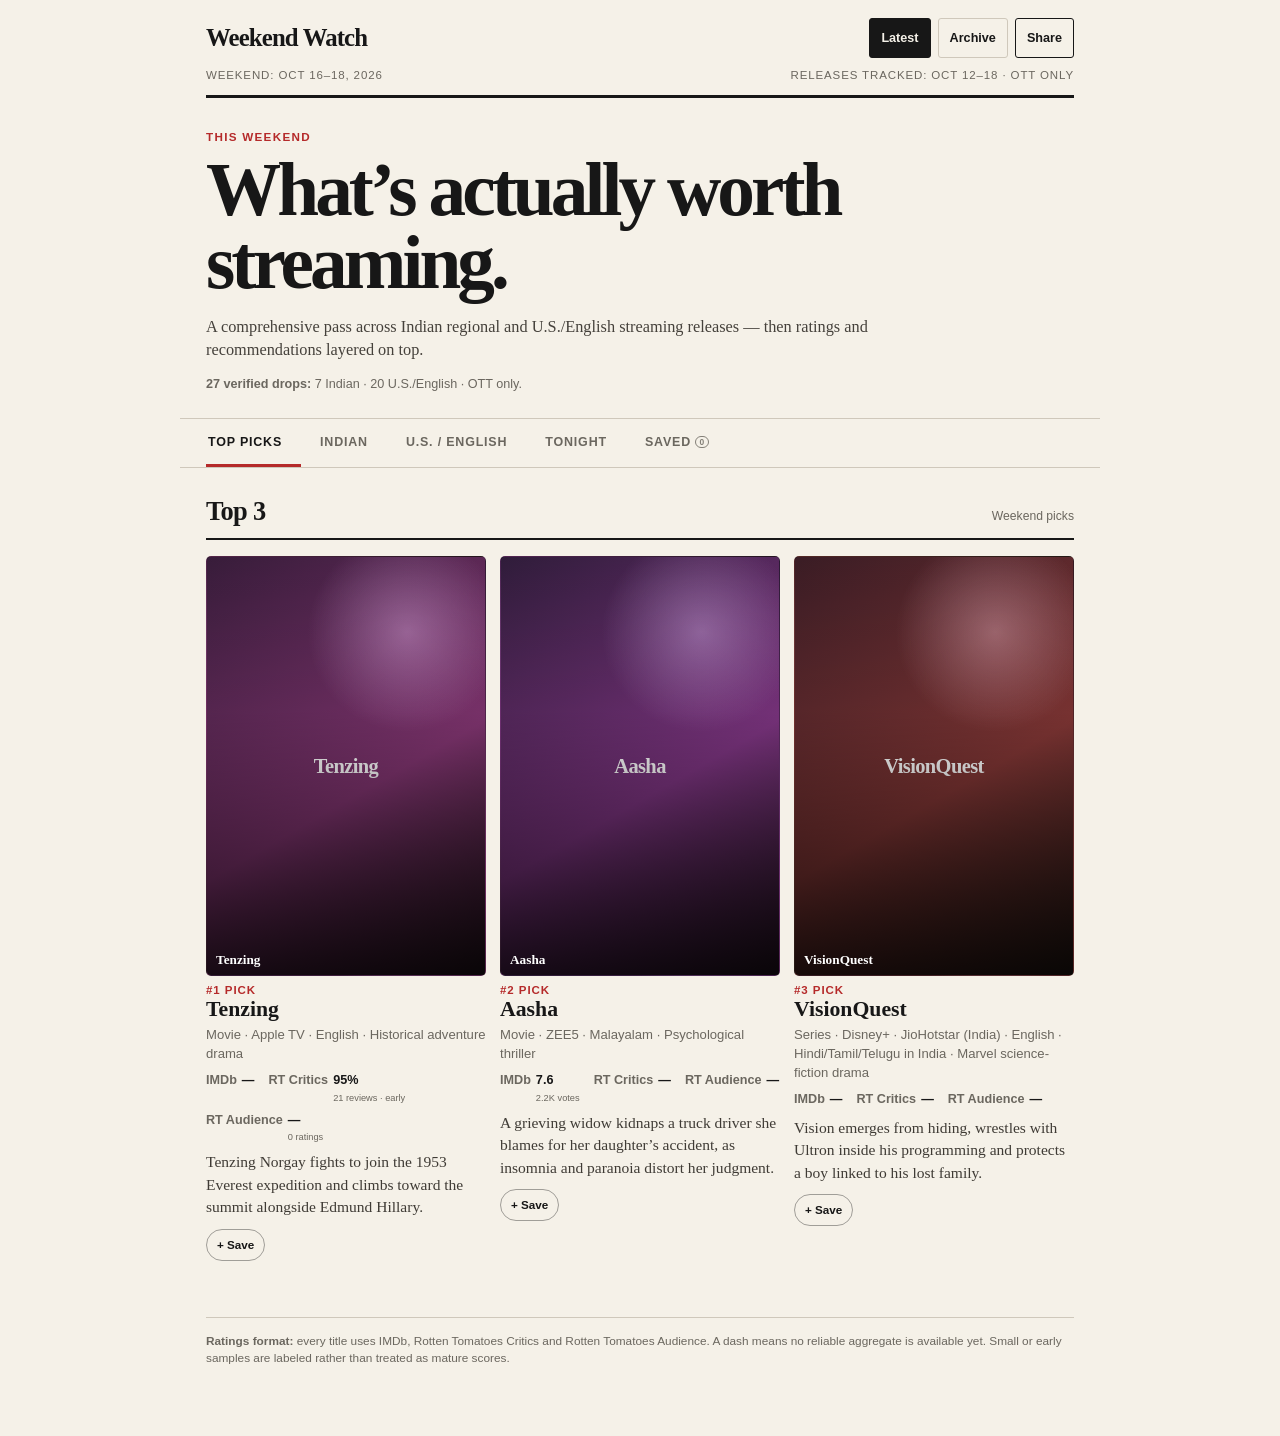
==== commit 8e04b091: "Oct 16th Update" ====
--- a/index.html
+++ b/index.html
@@ -1,6 +1,6 @@
 <!DOCTYPE html>
 
-<html lang="en"><head><meta charset="utf-8"/><meta content="width=device-width, initial-scale=1, viewport-fit=cover" name="viewport"/><title>Weekend Watch — Oct 9–11, 2026</title><meta content="A verified weekend guide to new Indian and U.S./English OTT movies, shows and new seasons." name="description"/><style>
+<html lang="en"><head><meta charset="utf-8"/><meta content="width=device-width, initial-scale=1, viewport-fit=cover" name="viewport"/><title>Weekend Watch — Oct 16–18, 2026</title><meta content="A verified weekend guide to new Indian and U.S./English OTT movies, shows and new seasons." name="description"/><style>
 :root{--paper:#f5f1e8;--ink:#171717;--muted:#6b675f;--line:#cfc8bb;--soft:#e8e1d5;--red:#b52a2a;--green:#236b4b;--amber:#8a5a00;--blue:#275a8a}
 *{box-sizing:border-box}html{scroll-behavior:smooth}body{margin:0;background:var(--paper);color:var(--ink);font-family:Arial,Helvetica,sans-serif;line-height:1.45;-webkit-font-smoothing:antialiased}button{font:inherit}
 .page{width:min(920px,100%);margin:0 auto;padding:0 18px 56px}.masthead{padding:18px 0 11px;border-bottom:3px solid var(--ink);background:var(--paper)}.masthead-row{display:flex;align-items:center;justify-content:space-between;gap:14px}.brand{font-family:Georgia,"Times New Roman",serif;font-weight:700;font-size:1.55rem;letter-spacing:-.035em;white-space:nowrap}.header-actions{display:flex;align-items:center;gap:7px;flex:0 0 auto}
@@ -17,16 +17,18 @@
 .filtered-empty{padding:26px 0 8px;color:var(--muted);font-family:Georgia,"Times New Roman",serif;font-size:1rem}.quick-list{margin-top:7px;border-top:1px solid var(--line)}.quick-row{display:grid;grid-template-columns:125px minmax(0,1fr);gap:14px;padding:14px 0;border-bottom:1px solid var(--line)}.quick-label{color:var(--muted);font-size:.73rem;font-weight:800;text-transform:uppercase;letter-spacing:.075em}.quick-value{font-family:Georgia,"Times New Roman",serif;font-size:1rem}.note{margin-top:28px;padding-top:15px;border-top:1px solid var(--line);color:var(--muted);font-size:.74rem;line-height:1.5}.toast{position:fixed;left:50%;bottom:22px;transform:translateX(-50%) translateY(20px);background:var(--ink);color:#fff;padding:10px 14px;border-radius:4px;font-size:.8rem;opacity:0;pointer-events:none;transition:.2s ease;z-index:40}.toast.show{opacity:1;transform:translateX(-50%) translateY(0)}
 @media(max-width:480px){.masthead-row{flex-wrap:wrap}.header-actions{width:100%;justify-content:flex-start}.edition{flex-direction:column;gap:3px}}@media(max-width:520px){.release{grid-template-columns:70px minmax(0,1fr);gap:10px 12px}.release-poster{width:70px;grid-row:1/span 4}.release-poster .poster-shell{width:70px}.verdict{grid-column:2;grid-row:2;justify-self:start;min-width:0}.release>.save-button{grid-column:2;grid-row:3;justify-self:start}.release-summary{grid-column:2;grid-row:4}}
 @media(min-width:760px){.page{padding-left:26px;padding-right:26px}.tabs-wrap{margin-left:-26px;margin-right:-26px;padding-left:26px;padding-right:26px}.tab{padding-left:19px;padding-right:19px}.tab:first-child{padding-left:2px}.top-picks-grid{grid-auto-flow:initial;grid-template-columns:repeat(3,1fr);overflow:visible}.release{grid-template-columns:86px minmax(0,1fr) 145px}.release-poster,.release-poster .poster-shell{width:86px}.quick-list{display:grid;grid-template-columns:1fr 1fr}.quick-row:nth-child(odd){padding-right:24px}.quick-row:nth-child(even){padding-left:24px;border-left:1px solid var(--line)}}
+
+.score-note{display:block;font-size:.58rem;line-height:1.3;color:var(--muted);font-weight:500;margin-top:2px}
 </style>
 <link href="/manifest.webmanifest" rel="manifest"/><meta content="#f5f1e8" name="theme-color"/><meta content="Weekend Watch" name="application-name"/><meta content="yes" name="apple-mobile-web-app-capable"/><meta content="default" name="apple-mobile-web-app-status-bar-style"/><meta content="Weekend Watch" name="apple-mobile-web-app-title"/><link href="/icons/apple-touch-icon.png" rel="apple-touch-icon" sizes="180x180"/><link href="/icons/favicon-32.png" rel="icon" sizes="32x32" type="image/png"/><link href="/icons/icon-192.png" rel="icon" sizes="192x192" type="image/png"/><link href="/watchlist-sync.css?v=2" rel="stylesheet"/></head>
-<body data-edition="2026-10-09" data-edition-label="Oct 9–11, 2026" data-permalink="https://ott.rudraraju.dev/archive/2026-10-09/"><div class="page">
-<header class="masthead"><div class="masthead-row"><div class="brand">Weekend Watch</div><div aria-label="Site navigation" class="header-actions"><a class="nav-link active" href="/">Latest</a><a class="nav-link" href="/archive/">Archive</a><button class="share" id="shareButton" type="button">Share</button></div></div><div class="edition"><span>Weekend: Oct 9–11, 2026</span><span>Releases tracked: Oct 5–11 · OTT only</span></div></header>
-<section class="hero"><div class="kicker">This weekend</div><h1>What’s actually worth streaming.</h1><p class="dek">A comprehensive pass across Indian regional and U.S./English streaming releases — then ratings and recommendations layered on top.</p><div class="coverage"><strong>34 tracked drops:</strong> 16 Indian · 18 U.S./English · OTT only.</div></section>
+<body data-edition="2026-10-16" data-edition-label="Oct 16–18, 2026" data-permalink="https://ott.rudraraju.dev/archive/2026-10-16/"><div class="page">
+<header class="masthead"><div class="masthead-row"><div class="brand">Weekend Watch</div><div aria-label="Site navigation" class="header-actions"><a class="nav-link active" href="/">Latest</a><a class="nav-link" href="/archive/">Archive</a><button class="share" id="shareButton" type="button">Share</button></div></div><div class="edition"><span>Weekend: Oct 16–18, 2026</span><span>Releases tracked: Oct 12–18 · OTT only</span></div></header>
+<section class="hero"><div class="kicker">This weekend</div><h1>What’s actually worth streaming.</h1><p class="dek">A comprehensive pass across Indian regional and U.S./English streaming releases — then ratings and recommendations layered on top.</p><div class="coverage"><strong>27 verified drops:</strong> 7 Indian · 20 U.S./English · OTT only.</div></section>
 <nav aria-label="Weekend Watch sections" class="tabs-wrap"><div class="tabs" role="tablist"><button aria-controls="panel-top" aria-selected="true" class="tab" id="tab-top" role="tab" type="button">Top Picks</button><button aria-controls="panel-india" aria-selected="false" class="tab" id="tab-india" role="tab" type="button">Indian</button><button aria-controls="panel-us" aria-selected="false" class="tab" id="tab-us" role="tab" type="button">U.S. / English</button><button aria-controls="panel-tonight" aria-selected="false" class="tab" id="tab-tonight" role="tab" type="button">Tonight</button><button aria-controls="panel-saved" aria-selected="false" class="tab" id="tab-saved" role="tab" type="button">Saved<span class="saved-count" hidden="" id="savedCount">0</span></button></div><div aria-label="Filter releases by type" class="filter-bar" hidden="" id="filterBar"><span class="filter-label">Filter</span><div aria-label="Content type" class="segment" role="group"><button aria-pressed="true" class="kind-filter" data-kind-filter="all" type="button">All</button><button aria-pressed="false" class="kind-filter" data-kind-filter="movie" type="button">Movies</button><button aria-pressed="false" class="kind-filter" data-kind-filter="show" type="button">Series</button></div></div></nav>
-<main><section aria-labelledby="tab-top" class="panel" id="panel-top" role="tabpanel"><div class="panel-head"><h2>Top 3</h2><div class="panel-note">Weekend picks</div></div><div class="top-picks-grid"><article class="top-pick" data-kind="movie" data-save-id="disclosure-day-movie-2026"><div aria-hidden="true" class="top-poster"><div class="poster-shell" data-poster="/poster?title=Disclosure+Day&amp;kind=movie&amp;year=2026" style="--poster-hue:276"><div class="poster-fallback">Disclosure Day</div><div class="poster-caption">Disclosure Day</div></div></div><div class="rank">#1 PICK</div><div class="pick-title">Disclosure Day</div><div class="meta">Peacock · English · Science-fiction mystery thriller</div><div class="ratings-grid"><span class="score"><span class="score-label">IMDb</span><span class="score-value">—</span></span><span class="score"><span class="score-label">RT Critics</span><span class="score-value">—</span></span><span class="score"><span class="score-label">RT Audience</span><span class="score-value">—</span></span></div><div class="summary">A television reporter experiences an inexplicable event during a live broadcast, setting off a worldwide confrontation with the truth about UFOs.</div></article><article class="top-pick" data-kind="movie" data-save-id="khalifa-the-ruler-movie-2026"><div aria-hidden="true" class="top-poster"><div class="poster-shell" data-poster="/poster?title=Khalifa%3A+The+Ruler&amp;kind=movie&amp;year=2026" style="--poster-hue:327"><div class="poster-fallback">Khalifa: The Ruler</div><div class="poster-caption">Khalifa: The Ruler</div></div></div><div class="rank">#2 PICK</div><div class="pick-title">Khalifa: The Ruler</div><div class="meta">Prime Video · manoramaMAX / aha · Malayalam · Hindi/Tamil/Telugu/Kannada · Action / crime thriller</div><div class="ratings-grid"><span class="score"><span class="score-label">IMDb</span><span class="score-value">—</span></span><span class="score"><span class="score-label">RT Critics</span><span class="score-value">—</span></span><span class="score"><span class="score-label">RT Audience</span><span class="score-value">—</span></span></div><div class="summary">A Kozhikode textile trader is drawn into his family’s gold-smuggling past after his father is framed, setting off a fight for power.</div></article><article class="top-pick" data-kind="show" data-save-id="small-prophets-show-2026"><div aria-hidden="true" class="top-poster"><div class="poster-shell" data-poster="/poster?title=Small+Prophets&amp;kind=series" style="--poster-hue:92"><div class="poster-fallback">Small Prophets</div><div class="poster-caption">Small Prophets</div></div></div><div class="rank">#3 PICK</div><div class="pick-title">Small Prophets</div><div class="meta">Apple TV · English · Fantasy comedy-drama</div><div class="ratings-grid"><span class="score"><span class="score-label">IMDb</span><span class="score-value">—</span></span><span class="score"><span class="score-label">RT Critics</span><span class="score-value">100% critics</span></span><span class="score"><span class="score-label">RT Audience</span><span class="score-value">—</span></span></div><div class="summary">A lonely DIY-store worker creates mysterious miniature beings in hopes they can tell him whether his missing partner will return.</div></article></div><p class="note"><strong>Ratings format:</strong> every title uses IMDb, Rotten Tomatoes Critics and Rotten Tomatoes Audience. A dash means no reliable aggregate is available yet. Small or early samples are labeled rather than treated as mature scores.</p></section>
-<section aria-labelledby="tab-india" class="panel" hidden="" id="panel-india" role="tabpanel"><div class="panel-head"><h2>Indian releases</h2><div class="panel-note">16 verified</div></div><div class="filtered-empty" hidden="">No releases match this filter.</div><div class="legend"><strong>Labels:</strong> Recommended = strong pick · Worth Watching = solid option · Mixed / Niche = taste-dependent · Too New to Rate = not enough data · Wait for Reviews = early feedback unclear.</div><article class="release" data-kind="movie" data-save-id="mandaadi-movie-2026"><div aria-hidden="true" class="release-poster"><div class="poster-shell" data-poster="/poster?title=Mandaadi&amp;kind=movie&amp;year=2026" style="--poster-hue:325"><div class="poster-fallback">Mandaadi</div><div class="poster-caption">Mandaadi</div></div></div><div class="release-content"><div class="release-title">Mandaadi</div><div class="release-meta">Netflix · Oct 8 · Tamil · Telugu/Hindi/Malayalam/Kannada · <span class="genre">Sports action drama</span></div><div class="ratings-grid"><span class="score"><span class="score-label">IMDb</span><span class="score-value">—</span></span><span class="score"><span class="score-label">RT Critics</span><span class="score-value">—</span></span><span class="score"><span class="score-label">RT Audience</span><span class="score-value">—</span></span></div></div><div class="verdict new">Too New to Rate</div><div class="release-summary">An estranged champion returns to coastal sailboat racing to protect his nephew and take on a powerful rival crew.</div></article><article class="release" data-kind="movie" data-save-id="pradhama-drishtiya-kuttakkar-movie-2026"><div aria-hidden="true" class="release-poster"><div class="poster-shell" data-poster="/poster?title=Pradhama+Drishtiya+Kuttakkar&amp;kind=movie&amp;year=2026" style="--poster-hue:283"><div class="poster-fallback">Pradhama Drishtiya Kuttakkar</div><div class="poster-caption">Pradhama Drishtiya Kuttakkar</div></div></div><div class="release-content"><div class="release-title">Pradhama Drishtiya Kuttakkar</div><div class="release-meta">Netflix · Oct 9 · Malayalam · Telugu/Tamil/Kannada/Hindi · <span class="genre">Crime / police thriller</span></div><div class="ratings-grid"><span class="score"><span class="score-label">IMDb</span><span class="score-value">—</span></span><span class="score"><span class="score-label">RT Critics</span><span class="score-value">—</span></span><span class="score"><span class="score-label">RT Audience</span><span class="score-value">—</span></span></div></div><div class="verdict new">Too New to Rate</div><div class="release-summary">After a fatal incident at a police station, a young officer and her colleagues try to hide the truth from a determined investigator.</div></article><article class="release" data-kind="movie" data-save-id="epic-first-semester-movie-2026"><div aria-hidden="true" class="release-poster"><div class="poster-shell" data-poster="/poster?title=Epic+%E2%80%93+First+Semester&amp;kind=movie&amp;year=2026" style="--poster-hue:293"><div class="poster-fallback">Epic – First Semester</div><div class="poster-caption">Epic – First Semester</div></div></div><div class="release-content"><div class="release-title">Epic – First Semester</div><div class="release-meta">Netflix · Oct 9 · Telugu · Tamil/Kannada/Malayalam/Hindi · <span class="genre">Romantic drama</span></div><div class="ratings-grid"><span class="score"><span class="score-label">IMDb</span><span class="score-value">—</span></span><span class="score"><span class="score-label">RT Critics</span><span class="score-value">—</span></span><span class="score"><span class="score-label">RT Audience</span><span class="score-value">—</span></span></div></div><div class="verdict new">Too New to Rate</div><div class="release-summary">A young filmmaker sent to study in London shares an apartment with a fellow student, and their casual arrangement grows complicated.</div></article><article class="release" data-kind="movie" data-save-id="khalifa-the-ruler-movie-2026"><div aria-hidden="true" class="release-poster"><div class="poster-shell" data-poster="/poster?title=Khalifa%3A+The+Ruler&amp;kind=movie&amp;year=2026" style="--poster-hue:327"><div class="poster-fallback">Khalifa: The Ruler</div><div class="poster-caption">Khalifa: The Ruler</div></div></div><div class="release-content"><div class="release-title">Khalifa: The Ruler</div><div class="release-meta">Prime Video · manoramaMAX / aha · Oct 9 · Malayalam · Hindi/Tamil/Telugu/Kannada · <span class="genre">Action / crime thriller</span></div><div class="ratings-grid"><span class="score"><span class="score-label">IMDb</span><span class="score-value">—</span></span><span class="score"><span class="score-label">RT Critics</span><span class="score-value">—</span></span><span class="score"><span class="score-label">RT Audience</span><span class="score-value">—</span></span></div></div><div class="verdict new">Too New to Rate</div><div class="release-summary">A Kozhikode textile trader is drawn into his family’s gold-smuggling past after his father is framed, setting off a fight for power.</div></article><article class="release" data-kind="show" data-save-id="eyes-show-2026"><div aria-hidden="true" class="release-poster"><div class="poster-shell" data-poster="/poster?title=Eyes&amp;kind=series" style="--poster-hue:14"><div class="poster-fallback">Eyes</div><div class="poster-caption">Eyes</div></div></div><div class="release-content"><div class="release-title">Eyes</div><div class="release-meta">SonyLIV · Oct 9 · Malayalam · Tamil/Telugu/Kannada/Hindi · <span class="genre">Psychological crime thriller</span></div><div class="ratings-grid"><span class="score"><span class="score-label">IMDb</span><span class="score-value">—</span></span><span class="score"><span class="score-label">RT Critics</span><span class="score-value">—</span></span><span class="score"><span class="score-label">RT Audience</span><span class="score-value">—</span></span></div></div><div class="verdict new">Too New to Rate</div><div class="release-summary">A police officer investigates stalking and harassment cases, uncovering a pattern of obsession hidden inside ordinary relationships.</div></article><article class="release" data-kind="movie" data-save-id="paris-cafe-movie-2026"><div aria-hidden="true" class="release-poster"><div class="poster-shell" data-poster="/poster?title=Paris+Cafe&amp;kind=movie&amp;year=2026" style="--poster-hue:14"><div class="poster-fallback">Paris Cafe</div><div class="poster-caption">Paris Cafe</div></div></div><div class="release-content"><div class="release-title">Paris Cafe</div><div class="release-meta">Prime Video · aha Tamil / Simply South · Oct 9 · Tamil · <span class="genre">Family drama / mystery</span></div><div class="ratings-grid"><span class="score"><span class="score-label">IMDb</span><span class="score-value">—</span></span><span class="score"><span class="score-label">RT Critics</span><span class="score-value">—</span></span><span class="score"><span class="score-label">RT Audience</span><span class="score-value">—</span></span></div></div><div class="verdict new">Too New to Rate</div><div class="release-summary">A daughter discovers that her parents’ separation is linked to a seven-year-old secret and sets out to learn what happened.</div></article><article class="release" data-kind="movie" data-save-id="video-movie-2026"><div aria-hidden="true" class="release-poster"><div class="poster-shell" data-poster="/poster?title=Video&amp;kind=movie&amp;year=2026" style="--poster-hue:218"><div class="poster-fallback">Video</div><div class="poster-caption">Video</div></div></div><div class="release-content"><div class="release-title">Video</div><div class="release-meta">Prime Video · Oct 9 · Kannada · Telugu/Tamil/Malayalam/Hindi · <span class="genre">Found-footage horror</span></div><div class="ratings-grid"><span class="score"><span class="score-label">IMDb</span><span class="score-value">—</span></span><span class="score"><span class="score-label">RT Critics</span><span class="score-value">—</span></span><span class="score"><span class="score-label">RT Audience</span><span class="score-value">—</span></span></div></div><div class="verdict new">Too New to Rate</div><div class="release-summary">A group of video creators enters a reportedly haunted school during a lunar eclipse; their recovered camera reveals what followed.</div></article><article class="release" data-kind="movie" data-save-id="reporting-live-movie-2026"><div aria-hidden="true" class="release-poster"><div class="poster-shell" data-poster="/poster?title=Reporting+Live&amp;kind=movie&amp;year=2026" style="--poster-hue:265"><div class="poster-fallback">Reporting Live</div><div class="poster-caption">Reporting Live</div></div></div><div class="release-content"><div class="release-title">Reporting Live</div><div class="release-meta">Netflix · Oct 9 · Hindi · <span class="genre">Investigative crime thriller</span></div><div class="ratings-grid"><span class="score"><span class="score-label">IMDb</span><span class="score-value">—</span></span><span class="score"><span class="score-label">RT Critics</span><span class="score-value">—</span></span><span class="score"><span class="score-label">RT Audience</span><span class="score-value">—</span></span></div></div><div class="verdict new">Too New to Rate</div><div class="release-summary">An ambitious reporter and her cameraman chase a story about illegal sand mining and stumble into a ruthless criminal network.</div></article><article class="release" data-kind="movie" data-save-id="pressure-cooker-movie-2026"><div aria-hidden="true" class="release-poster"><div class="poster-shell" data-poster="/poster?title=Pressure+Cooker&amp;kind=movie&amp;year=2026" style="--poster-hue:111"><div class="poster-fallback">Pressure Cooker</div><div class="poster-caption">Pressure Cooker</div></div></div><div class="release-content"><div class="release-title">Pressure Cooker</div><div class="release-meta">Hoichoi · Oct 8 · Bengali · <span class="genre">Crime thriller</span></div><div class="ratings-grid"><span class="score"><span class="score-label">IMDb</span><span class="score-value">—</span></span><span class="score"><span class="score-label">RT Critics</span><span class="score-value">—</span></span><span class="score"><span class="score-label">RT Audience</span><span class="score-value">—</span></span></div></div><div class="verdict new">Too New to Rate</div><div class="release-summary">Four women confront exploitation and violence in Dhaka.</div></article><article class="release" data-kind="movie" data-save-id="keu-bole-biplobi-keu-bole-dakat-movie-2026"><div aria-hidden="true" class="release-poster"><div class="poster-shell" data-poster="/poster?title=Keu+Bole+Biplobi%2C+Keu+Bole+Dakat&amp;kind=movie&amp;year=2026" style="--poster-hue:4"><div class="poster-fallback">Keu Bole Biplobi, Keu Bole Dakat</div><div class="poster-caption">Keu Bole Biplobi, Keu Bole Dakat</div></div></div><div class="release-content"><div class="release-title">Keu Bole Biplobi, Keu Bole Dakat</div><div class="release-meta">ZEE5 · Oct 9 · Bengali · <span class="genre">Historical biographical drama</span></div><div class="ratings-grid"><span class="score"><span class="score-label">IMDb</span><span class="score-value">—</span></span><span class="score"><span class="score-label">RT Critics</span><span class="score-value">—</span></span><span class="score"><span class="score-label">RT Audience</span><span class="score-value">—</span></span></div></div><div class="verdict new">Too New to Rate</div><div class="release-summary">The story of revolutionary Ananta Singh and his disputed legacy after Independence.</div></article><article class="release" data-kind="movie" data-save-id="life-today-movie-2026"><div aria-hidden="true" class="release-poster"><div class="poster-shell" data-poster="/poster?title=Life+Today&amp;kind=movie&amp;year=2026" style="--poster-hue:239"><div class="poster-fallback">Life Today</div><div class="poster-caption">Life Today</div></div></div><div class="release-content"><div class="release-title">Life Today</div><div class="release-meta">Sun NXT · Oct 9 · Kannada / Tamil · <span class="genre">Drama</span></div><div class="ratings-grid"><span class="score"><span class="score-label">IMDb</span><span class="score-value">—</span></span><span class="score"><span class="score-label">RT Critics</span><span class="score-value">—</span></span><span class="score"><span class="score-label">RT Audience</span><span class="score-value">—</span></span></div></div><div class="verdict new">Too New to Rate</div><div class="release-summary">A Kannada ensemble drama featuring Kiran Aditya and Lekha Chandra.</div></article><article class="release" data-kind="show" data-save-id="least-eligible-bachelor-show-2026"><div aria-hidden="true" class="release-poster"><div class="poster-shell" data-poster="/poster?title=Least+Eligible+Bachelor&amp;kind=series" style="--poster-hue:211"><div class="poster-fallback">Least Eligible Bachelor</div><div class="poster-caption">Least Eligible Bachelor</div></div></div><div class="release-content"><div class="release-title">Least Eligible Bachelor</div><div class="release-meta">Netflix · Oct 9 · Telugu · <span class="genre">Comedy drama</span></div><div class="ratings-grid"><span class="score"><span class="score-label">IMDb</span><span class="score-value">—</span></span><span class="score"><span class="score-label">RT Critics</span><span class="score-value">—</span></span><span class="score"><span class="score-label">RT Audience</span><span class="score-value">—</span></span></div></div><div class="verdict new">Too New to Rate</div><div class="release-summary">A bachelor moves to Hyderabad seeking a fresh start and finds a potential match at work.</div></article><article class="release" data-kind="movie" data-save-id="awarapan-2-movie-2026"><div aria-hidden="true" class="release-poster"><div class="poster-shell" data-poster="/poster?title=Awarapan+2&amp;kind=movie&amp;year=2026" style="--poster-hue:255"><div class="poster-fallback">Awarapan 2</div><div class="poster-caption">Awarapan 2</div></div></div><div class="release-content"><div class="release-title">Awarapan 2</div><div class="release-meta">Prime Video · Oct 9 · Hindi · <span class="genre">Action drama</span></div><div class="ratings-grid"><span class="score"><span class="score-label">IMDb</span><span class="score-value">—</span></span><span class="score"><span class="score-label">RT Critics</span><span class="score-value">—</span></span><span class="score"><span class="score-label">RT Audience</span><span class="score-value">—</span></span></div></div><div class="verdict new">Too New to Rate</div><div class="release-summary">Shivam returns to the criminal underworld to rescue a vulnerable girl from human traffickers.</div></article><article class="release" data-kind="movie" data-save-id="maremma-movie-2026"><div aria-hidden="true" class="release-poster"><div class="poster-shell" data-poster="/poster?title=Maremma&amp;kind=movie&amp;year=2026" style="--poster-hue:172"><div class="poster-fallback">Maremma</div><div class="poster-caption">Maremma</div></div></div><div class="release-content"><div class="release-title">Maremma</div><div class="release-meta">Prime Video / Aha · Oct 9 · Telugu · <span class="genre">Rural action drama</span></div><div class="ratings-grid"><span class="score"><span class="score-label">IMDb</span><span class="score-value">—</span></span><span class="score"><span class="score-label">RT Critics</span><span class="score-value">—</span></span><span class="score"><span class="score-label">RT Audience</span><span class="score-value">—</span></span></div></div><div class="verdict new">Too New to Rate</div><div class="release-summary">A buffalo herder's search for a sacred animal collides with village ritual, rivalry and sacrifice.</div></article><article class="release" data-kind="movie" data-save-id="vijayanagar-hire-movie-2026"><div aria-hidden="true" class="release-poster"><div class="poster-shell" data-poster="/poster?title=Vijayanagar+Hire&amp;kind=movie&amp;year=2026" style="--poster-hue:351"><div class="poster-fallback">Vijayanagar Hire</div><div class="poster-caption">Vijayanagar Hire</div></div></div><div class="release-content"><div class="release-title">Vijayanagar Hire</div><div class="release-meta">JioHotstar · Oct 10 · Bengali · <span class="genre">Drama</span></div><div class="ratings-grid"><span class="score"><span class="score-label">IMDb</span><span class="score-value">—</span></span><span class="score"><span class="score-label">RT Critics</span><span class="score-value">—</span></span><span class="score"><span class="score-label">RT Audience</span><span class="score-value">—</span></span></div></div><div class="verdict new">Too New to Rate</div><div class="release-summary">A new Bengali feature arriving on JioHotstar; further plot details are not independently confirmed.</div></article><article class="release" data-kind="movie" data-save-id="adam-and-eve-movie-2026"><div aria-hidden="true" class="release-poster"><div class="poster-shell" data-poster="/poster?title=Adam+and+Eve&amp;kind=movie&amp;year=2026" style="--poster-hue:187"><div class="poster-fallback">Adam and Eve</div><div class="poster-caption">Adam and Eve</div></div></div><div class="release-content"><div class="release-title">Adam and Eve</div><div class="release-meta">Lionsgate Play · Oct 9 · Hindi · <span class="genre">Drama</span></div><div class="ratings-grid"><span class="score"><span class="score-label">IMDb</span><span class="score-value">—</span></span><span class="score"><span class="score-label">RT Critics</span><span class="score-value">—</span></span><span class="score"><span class="score-label">RT Audience</span><span class="score-value">—</span></span></div></div><div class="verdict new">Too New to Rate</div><div class="release-summary">A Hindi-language film arriving on Lionsgate Play; an independently confirmed synopsis is unavailable.</div></article></section>
-<section aria-labelledby="tab-us" class="panel" hidden="" id="panel-us" role="tabpanel"><div class="panel-head"><h2>U.S. / English releases</h2><div class="panel-note">18 verified</div></div><div class="filtered-empty" hidden="">No releases match this filter.</div><div class="legend"><strong>Labels:</strong> Recommended = strong pick · Worth Watching = solid option · Mixed / Niche = taste-dependent · Too New to Rate = not enough data · Wait for Reviews = early feedback unclear.</div><article class="release" data-kind="movie" data-save-id="evil-dead-burn-movie-2026"><div aria-hidden="true" class="release-poster"><div class="poster-shell" data-poster="/poster?title=Evil+Dead+Burn&amp;kind=movie&amp;year=2026" style="--poster-hue:157"><div class="poster-fallback">Evil Dead Burn</div><div class="poster-caption">Evil Dead Burn</div></div></div><div class="release-content"><div class="release-title">Evil Dead Burn</div><div class="release-meta">HBO Max · Oct 5 · English · <span class="genre">Supernatural horror</span></div><div class="ratings-grid"><span class="score"><span class="score-label">IMDb</span><span class="score-value">—</span></span><span class="score"><span class="score-label">RT Critics</span><span class="score-value">—</span></span><span class="score"><span class="score-label">RT Audience</span><span class="score-value">—</span></span></div></div><div class="verdict wait">Wait for Reviews</div><div class="release-summary">The latest Evil Dead chapter brings demonic terror to a new group of characters.</div></article><article class="release" data-kind="show" data-save-id="carrie-show-2026"><div aria-hidden="true" class="release-poster"><div class="poster-shell" data-poster="/poster?title=Carrie&amp;kind=series" style="--poster-hue:221"><div class="poster-fallback">Carrie</div><div class="poster-caption">Carrie</div></div></div><div class="release-content"><div class="release-title">Carrie</div><div class="release-meta">Prime Video · Oct 7 · English · <span class="genre">Supernatural horror drama</span></div><div class="ratings-grid"><span class="score"><span class="score-label">IMDb</span><span class="score-value">—</span></span><span class="score"><span class="score-label">RT Critics</span><span class="score-value">85% · early reviews</span></span><span class="score"><span class="score-label">RT Audience</span><span class="score-value">—</span></span></div></div><div class="verdict try">Worth Watching</div><div class="release-summary">Mike Flanagan reimagines Stephen King’s bullied teenager, whose telekinetic powers awaken amid cruelty at school and at home.</div></article><article class="release" data-kind="show" data-save-id="small-prophets-show-2026"><div aria-hidden="true" class="release-poster"><div class="poster-shell" data-poster="/poster?title=Small+Prophets&amp;kind=series" style="--poster-hue:92"><div class="poster-fallback">Small Prophets</div><div class="poster-caption">Small Prophets</div></div></div><div class="release-content"><div class="release-title">Small Prophets</div><div class="release-meta">Apple TV · Oct 7 · English · <span class="genre">Fantasy comedy-drama</span></div><div class="ratings-grid"><span class="score"><span class="score-label">IMDb</span><span class="score-value">—</span></span><span class="score"><span class="score-label">RT Critics</span><span class="score-value">100% critics</span></span><span class="score"><span class="score-label">RT Audience</span><span class="score-value">—</span></span></div></div><div class="verdict watch">Recommended</div><div class="release-summary">A lonely DIY-store worker creates mysterious miniature beings in hopes they can tell him whether his missing partner will return.</div></article><article class="release" data-kind="show" data-save-id="vampirina-teenage-vampire-season-2-show-2026"><div aria-hidden="true" class="release-poster"><div class="poster-shell" data-poster="/poster?title=Vampirina%3A+Teenage+Vampire+%E2%80%94+Season+2&amp;kind=series" style="--poster-hue:255"><div class="poster-fallback">Vampirina: Teenage Vampire — Season 2</div><div class="poster-caption">Vampirina: Teenage Vampire — Season 2</div></div></div><div class="release-content"><div class="release-title">Vampirina: Teenage Vampire — Season 2</div><div class="release-meta">Disney+ · Oct 7 · English · <span class="genre">Family / fantasy comedy</span></div><div class="ratings-grid"><span class="score"><span class="score-label">IMDb</span><span class="score-value">—</span></span><span class="score"><span class="score-label">RT Critics</span><span class="score-value">—</span></span><span class="score"><span class="score-label">RT Audience</span><span class="score-value">—</span></span></div></div><div class="verdict new">Too New to Rate</div><div class="release-summary">The young vampire’s school-age adventures continue as she navigates friendship, identity and life between two worlds.</div></article><article class="release" data-kind="show" data-save-id="below-show-2026"><div aria-hidden="true" class="release-poster"><div class="poster-shell" data-poster="/poster?title=Below&amp;kind=series" style="--poster-hue:101"><div class="poster-fallback">Below</div><div class="poster-caption">Below</div></div></div><div class="release-content"><div class="release-title">Below</div><div class="release-meta">Netflix · Oct 8 · English · <span class="genre">Supernatural mystery thriller</span></div><div class="ratings-grid"><span class="score"><span class="score-label">IMDb</span><span class="score-value">—</span></span><span class="score"><span class="score-label">RT Critics</span><span class="score-value">—</span></span><span class="score"><span class="score-label">RT Audience</span><span class="score-value">—</span></span></div></div><div class="verdict new">Too New to Rate</div><div class="release-summary">A remote coastal town confronts a deadly creature lurking beneath the water in a six-part mystery starring Josh Hartnett.</div></article><article class="release" data-kind="show" data-save-id="abbott-elementary-season-6-show-2026"><div aria-hidden="true" class="release-poster"><div class="poster-shell" data-poster="/poster?title=Abbott+Elementary+%E2%80%94+Season+6&amp;kind=series" style="--poster-hue:46"><div class="poster-fallback">Abbott Elementary — Season 6</div><div class="poster-caption">Abbott Elementary — Season 6</div></div></div><div class="release-content"><div class="release-title">Abbott Elementary — Season 6</div><div class="release-meta">Hulu · Oct 8 · English · <span class="genre">Workplace sitcom</span></div><div class="ratings-grid"><span class="score"><span class="score-label">IMDb</span><span class="score-value">—</span></span><span class="score"><span class="score-label">RT Critics</span><span class="score-value">—</span></span><span class="score"><span class="score-label">RT Audience</span><span class="score-value">—</span></span></div></div><div class="verdict new">Too New to Rate</div><div class="release-summary">The Philadelphia public-school teachers return for another school year of classroom mishaps, strained budgets and friendships.</div></article><article class="release" data-kind="show" data-save-id="chicago-med-season-12-show-2026"><div aria-hidden="true" class="release-poster"><div class="poster-shell" data-poster="/poster?title=Chicago+Med+%E2%80%94+Season+12&amp;kind=series" style="--poster-hue:299"><div class="poster-fallback">Chicago Med — Season 12</div><div class="poster-caption">Chicago Med — Season 12</div></div></div><div class="release-content"><div class="release-title">Chicago Med — Season 12</div><div class="release-meta">Peacock · Oct 8 · English · <span class="genre">Medical drama</span></div><div class="ratings-grid"><span class="score"><span class="score-label">IMDb</span><span class="score-value">—</span></span><span class="score"><span class="score-label">RT Critics</span><span class="score-value">—</span></span><span class="score"><span class="score-label">RT Audience</span><span class="score-value">—</span></span></div></div><div class="verdict new">Too New to Rate</div><div class="release-summary">The Gaffney emergency department begins another season of high-stakes cases and complicated personal choices.</div></article><article class="release" data-kind="show" data-save-id="chicago-p-d-season-14-show-2026"><div aria-hidden="true" class="release-poster"><div class="poster-shell" data-poster="/poster?title=Chicago+P.D.+%E2%80%94+Season+14&amp;kind=series" style="--poster-hue:250"><div class="poster-fallback">Chicago P.D. — Season 14</div><div class="poster-caption">Chicago P.D. — Season 14</div></div></div><div class="release-content"><div class="release-title">Chicago P.D. — Season 14</div><div class="release-meta">Peacock · Oct 8 · English · <span class="genre">Police procedural</span></div><div class="ratings-grid"><span class="score"><span class="score-label">IMDb</span><span class="score-value">—</span></span><span class="score"><span class="score-label">RT Critics</span><span class="score-value">—</span></span><span class="score"><span class="score-label">RT Audience</span><span class="score-value">—</span></span></div></div><div class="verdict new">Too New to Rate</div><div class="release-summary">The Intelligence Unit returns to confront Chicago crime and the ethical costs of its investigations.</div></article><article class="release" data-kind="show" data-save-id="chicago-fire-season-15-show-2026"><div aria-hidden="true" class="release-poster"><div class="poster-shell" data-poster="/poster?title=Chicago+Fire+%E2%80%94+Season+15&amp;kind=series" style="--poster-hue:33"><div class="poster-fallback">Chicago Fire — Season 15</div><div class="poster-caption">Chicago Fire — Season 15</div></div></div><div class="release-content"><div class="release-title">Chicago Fire — Season 15</div><div class="release-meta">Peacock · Oct 8 · English · <span class="genre">Firefighter drama</span></div><div class="ratings-grid"><span class="score"><span class="score-label">IMDb</span><span class="score-value">—</span></span><span class="score"><span class="score-label">RT Critics</span><span class="score-value">—</span></span><span class="score"><span class="score-label">RT Audience</span><span class="score-value">—</span></span></div></div><div class="verdict new">Too New to Rate</div><div class="release-summary">Firehouse 51 faces a new round of emergencies, rivalries and personal crises.</div></article><article class="release" data-kind="movie" data-save-id="matchbox-the-movie-movie-2026"><div aria-hidden="true" class="release-poster"><div class="poster-shell" data-poster="/poster?title=Matchbox+The+Movie&amp;kind=movie&amp;year=2026" style="--poster-hue:41"><div class="poster-fallback">Matchbox The Movie</div><div class="poster-caption">Matchbox The Movie</div></div></div><div class="release-content"><div class="release-title">Matchbox The Movie</div><div class="release-meta">Apple TV · Oct 9 · English · <span class="genre">Action adventure</span></div><div class="ratings-grid"><span class="score"><span class="score-label">IMDb</span><span class="score-value">—</span></span><span class="score"><span class="score-label">RT Critics</span><span class="score-value">—</span></span><span class="score"><span class="score-label">RT Audience</span><span class="score-value">—</span></span></div></div><div class="verdict new">Too New to Rate</div><div class="release-summary">A covert CIA agent reunites with childhood friends and inadvertently drags them into a globe-spanning mission to save the world.</div></article><article class="release" data-kind="movie" data-save-id="disclosure-day-movie-2026"><div aria-hidden="true" class="release-poster"><div class="poster-shell" data-poster="/poster?title=Disclosure+Day&amp;kind=movie&amp;year=2026" style="--poster-hue:276"><div class="poster-fallback">Disclosure Day</div><div class="poster-caption">Disclosure Day</div></div></div><div class="release-content"><div class="release-title">Disclosure Day</div><div class="release-meta">Peacock · Oct 9 · English · <span class="genre">Science-fiction mystery thriller</span></div><div class="ratings-grid"><span class="score"><span class="score-label">IMDb</span><span class="score-value">—</span></span><span class="score"><span class="score-label">RT Critics</span><span class="score-value">—</span></span><span class="score"><span class="score-label">RT Audience</span><span class="score-value">—</span></span></div></div><div class="verdict watch">Recommended</div><div class="release-summary">A television reporter experiences an inexplicable event during a live broadcast, setting off a worldwide confrontation with the truth about UFOs.</div></article><article class="release" data-kind="movie" data-save-id="animals-movie-2026"><div aria-hidden="true" class="release-poster"><div class="poster-shell" data-poster="/poster?title=Animals&amp;kind=movie&amp;year=2026" style="--poster-hue:235"><div class="poster-fallback">Animals</div><div class="poster-caption">Animals</div></div></div><div class="release-content"><div class="release-title">Animals</div><div class="release-meta">Netflix · Oct 9 · English · <span class="genre">Political kidnapping thriller</span></div><div class="ratings-grid"><span class="score"><span class="score-label">IMDb</span><span class="score-value">—</span></span><span class="score"><span class="score-label">RT Critics</span><span class="score-value">—</span></span><span class="score"><span class="score-label">RT Audience</span><span class="score-value">—</span></span></div></div><div class="verdict new">Too New to Rate</div><div class="release-summary">A Los Angeles mayoral candidate and his wife cross dangerous lines after their son is abducted during a bitter campaign.</div></article><article class="release" data-kind="show" data-save-id="haunted-hotel-season-2-show-2026"><div aria-hidden="true" class="release-poster"><div class="poster-shell" data-poster="/poster?title=Haunted+Hotel+%E2%80%94+Season+2&amp;kind=series" style="--poster-hue:251"><div class="poster-fallback">Haunted Hotel — Season 2</div><div class="poster-caption">Haunted Hotel — Season 2</div></div></div><div class="release-content"><div class="release-title">Haunted Hotel — Season 2</div><div class="release-meta">Netflix · Oct 9 · English · <span class="genre">Animated supernatural comedy</span></div><div class="ratings-grid"><span class="score"><span class="score-label">IMDb</span><span class="score-value">—</span></span><span class="score"><span class="score-label">RT Critics</span><span class="score-value">—</span></span><span class="score"><span class="score-label">RT Audience</span><span class="score-value">—</span></span></div></div><div class="verdict new">Too New to Rate</div><div class="release-summary">The haunted hotel’s residents return for more chaotic encounters with ghosts and other paranormal guests.</div></article><article class="release" data-kind="show" data-save-id="avatar-seven-havens-show-2026"><div aria-hidden="true" class="release-poster"><div class="poster-shell" data-poster="/poster?title=Avatar%3A+Seven+Havens&amp;kind=series" style="--poster-hue:36"><div class="poster-fallback">Avatar: Seven Havens</div><div class="poster-caption">Avatar: Seven Havens</div></div></div><div class="release-content"><div class="release-title">Avatar: Seven Havens</div><div class="release-meta">Paramount+ · Oct 9 · English · <span class="genre">Animated fantasy adventure</span></div><div class="ratings-grid"><span class="score"><span class="score-label">IMDb</span><span class="score-value">—</span></span><span class="score"><span class="score-label">RT Critics</span><span class="score-value">—</span></span><span class="score"><span class="score-label">RT Audience</span><span class="score-value">—</span></span></div></div><div class="verdict try">Worth Watching</div><div class="release-summary">In a shattered world after Korra, a young Earthbender learns she is the new Avatar but is feared as humanity’s destroyer.</div></article><article class="release" data-kind="show" data-save-id="law-order-season-26-show-2026"><div aria-hidden="true" class="release-poster"><div class="poster-shell" data-poster="/poster?title=Law+%26+Order+%E2%80%94+Season+26&amp;kind=series" style="--poster-hue:11"><div class="poster-fallback">Law &amp; Order — Season 26</div><div class="poster-caption">Law &amp; Order — Season 26</div></div></div><div class="release-content"><div class="release-title">Law &amp; Order — Season 26</div><div class="release-meta">Peacock · Oct 9 · English · <span class="genre">Legal / police procedural</span></div><div class="ratings-grid"><span class="score"><span class="score-label">IMDb</span><span class="score-value">—</span></span><span class="score"><span class="score-label">RT Critics</span><span class="score-value">—</span></span><span class="score"><span class="score-label">RT Audience</span><span class="score-value">—</span></span></div></div><div class="verdict new">Too New to Rate</div><div class="release-summary">New York detectives and prosecutors return to pursue difficult cases from investigation through courtroom.</div></article><article class="release" data-kind="show" data-save-id="law-order-svu-season-28-show-2026"><div aria-hidden="true" class="release-poster"><div class="poster-shell" data-poster="/poster?title=Law+%26+Order%3A+SVU+%E2%80%94+Season+28&amp;kind=series" style="--poster-hue:215"><div class="poster-fallback">Law &amp; Order: SVU — Season 28</div><div class="poster-caption">Law &amp; Order: SVU — Season 28</div></div></div><div class="release-content"><div class="release-title">Law &amp; Order: SVU — Season 28</div><div class="release-meta">Peacock · Oct 9 · English · <span class="genre">Crime / legal drama</span></div><div class="ratings-grid"><span class="score"><span class="score-label">IMDb</span><span class="score-value">—</span></span><span class="score"><span class="score-label">RT Critics</span><span class="score-value">—</span></span><span class="score"><span class="score-label">RT Audience</span><span class="score-value">—</span></span></div></div><div class="verdict new">Too New to Rate</div><div class="release-summary">Benson and the Special Victims Unit confront new investigations while balancing the toll of the job.</div></article><article class="release" data-kind="movie" data-save-id="hokum-movie-2026"><div aria-hidden="true" class="release-poster"><div class="poster-shell" data-poster="/poster?title=Hokum&amp;kind=movie&amp;year=2026" style="--poster-hue:181"><div class="poster-fallback">Hokum</div><div class="poster-caption">Hokum</div></div></div><div class="release-content"><div class="release-title">Hokum</div><div class="release-meta">Hulu · Oct 10 · English · <span class="genre">Folk horror</span></div><div class="ratings-grid"><span class="score"><span class="score-label">IMDb</span><span class="score-value">—</span></span><span class="score"><span class="score-label">RT Critics</span><span class="score-value">—</span></span><span class="score"><span class="score-label">RT Audience</span><span class="score-value">—</span></span></div></div><div class="verdict new">Too New to Rate</div><div class="release-summary">An isolated writer arrives at a remote inn where disturbing folklore and unexplained events threaten his stay.</div></article><article class="release" data-kind="movie" data-save-id="above-and-below-movie-2026"><div aria-hidden="true" class="release-poster"><div class="poster-shell" data-poster="/poster?title=Above+and+Below&amp;kind=movie&amp;year=2026" style="--poster-hue:259"><div class="poster-fallback">Above and Below</div><div class="poster-caption">Above and Below</div></div></div><div class="release-content"><div class="release-title">Above and Below</div><div class="release-meta">Lionsgate Play · Oct 9 · English / Hindi · <span class="genre">Drama</span></div><div class="ratings-grid"><span class="score"><span class="score-label">IMDb</span><span class="score-value">—</span></span><span class="score"><span class="score-label">RT Critics</span><span class="score-value">—</span></span><span class="score"><span class="score-label">RT Audience</span><span class="score-value">—</span></span></div></div><div class="verdict new">Too New to Rate</div><div class="release-summary">An English-language film arriving on Lionsgate Play; an independently confirmed synopsis is unavailable.</div></article></section>
-<section aria-labelledby="tab-tonight" class="panel" hidden="" id="panel-tonight" role="tabpanel"><div class="panel-head"><h2>What I’d watch tonight</h2><div class="panel-note">Quick decision</div></div><div class="quick-list"><div class="quick-row"><div class="quick-label">Tonight’s pick</div><div class="quick-value">Disclosure Day — Peacock</div></div><div class="quick-row"><div class="quick-label">Indian blockbuster</div><div class="quick-value">Khalifa: The Ruler — Prime Video</div></div><div class="quick-row"><div class="quick-label">Critics’ favorite</div><div class="quick-value">Small Prophets — Apple TV</div></div><div class="quick-row"><div class="quick-label">Telugu romance</div><div class="quick-value">Epic – First Semester — Netflix</div></div><div class="quick-row"><div class="quick-label">Malayalam thriller</div><div class="quick-value">Pradhama Drishtiya Kuttakkar — Netflix</div></div><div class="quick-row"><div class="quick-label">Tamil action</div><div class="quick-value">Mandaadi — Netflix</div></div><div class="quick-row"><div class="quick-label">Family adventure</div><div class="quick-value">Matchbox The Movie — Apple TV</div></div><div class="quick-row"><div class="quick-label">Horror</div><div class="quick-value">Carrie — Prime Video</div></div><div class="quick-row"><div class="quick-label">Animated series</div><div class="quick-value">Avatar: Seven Havens — Paramount+</div></div><div class="quick-row"><div class="quick-label">Hindi thriller</div><div class="quick-value">Reporting Live — Netflix</div></div></div><p class="note"><strong>Scope:</strong> new OTT originals, scripted series/new seasons, documentaries/docuseries, and meaningful first subscription-streaming arrivals after theatrical runs. We exclude theatrical-only releases, PVOD/rental-only releases, ordinary weekly episodes, old catalog additions, stand-up specials, and reality TV/reality competition/docusoap formats.</p></section>
+<main><section aria-labelledby="tab-top" class="panel" id="panel-top" role="tabpanel"><div class="panel-head"><h2>Top 3</h2><div class="panel-note">Weekend picks</div></div><div class="top-picks-grid"><article class="top-pick" data-kind="movie" data-save-id="tenzing-movie-2026"><div aria-hidden="true" class="top-poster"><div class="poster-shell" data-poster="/poster?title=Tenzing&amp;kind=movie&amp;year=2026" style="--poster-hue:295"><div class="poster-fallback">Tenzing</div><div class="poster-caption">Tenzing</div></div></div><div class="rank">#1 PICK</div><div class="pick-title">Tenzing</div><div class="meta">Movie · Apple TV · English · Historical adventure drama</div><div class="ratings-grid"><span class="score"><span class="score-label">IMDb</span><span class="score-value">—</span></span><span class="score"><span class="score-label">RT Critics</span><span class="score-value">95%<small class="score-note">21 reviews · early</small></span></span><span class="score"><span class="score-label">RT Audience</span><span class="score-value">—<small class="score-note">0 ratings</small></span></span></div><div class="summary">Tenzing Norgay fights to join the 1953 Everest expedition and climbs toward the summit alongside Edmund Hillary.</div></article><article class="top-pick" data-kind="movie" data-save-id="aasha-movie-2026"><div aria-hidden="true" class="top-poster"><div class="poster-shell" data-poster="/poster?title=Aasha&amp;kind=movie&amp;year=2026" style="--poster-hue:279"><div class="poster-fallback">Aasha</div><div class="poster-caption">Aasha</div></div></div><div class="rank">#2 PICK</div><div class="pick-title">Aasha</div><div class="meta">Movie · ZEE5 · Malayalam · Psychological thriller</div><div class="ratings-grid"><span class="score"><span class="score-label">IMDb</span><span class="score-value">7.6<small class="score-note">2.2K votes</small></span></span><span class="score"><span class="score-label">RT Critics</span><span class="score-value">—</span></span><span class="score"><span class="score-label">RT Audience</span><span class="score-value">—</span></span></div><div class="summary">A grieving widow kidnaps a truck driver she blames for her daughter’s accident, as insomnia and paranoia distort her judgment.</div></article><article class="top-pick" data-kind="show" data-save-id="visionquest-show-2026"><div aria-hidden="true" class="top-poster"><div class="poster-shell" data-poster="/poster?title=VisionQuest&amp;kind=series" style="--poster-hue:343"><div class="poster-fallback">VisionQuest</div><div class="poster-caption">VisionQuest</div></div></div><div class="rank">#3 PICK</div><div class="pick-title">VisionQuest</div><div class="meta">Series · Disney+ · JioHotstar (India) · English · Hindi/Tamil/Telugu in India · Marvel science-fiction drama</div><div class="ratings-grid"><span class="score"><span class="score-label">IMDb</span><span class="score-value">—</span></span><span class="score"><span class="score-label">RT Critics</span><span class="score-value">—</span></span><span class="score"><span class="score-label">RT Audience</span><span class="score-value">—</span></span></div><div class="summary">Vision emerges from hiding, wrestles with Ultron inside his programming and protects a boy linked to his lost family.</div></article></div><p class="note"><strong>Ratings format:</strong> every title uses IMDb, Rotten Tomatoes Critics and Rotten Tomatoes Audience. A dash means no reliable aggregate is available yet. Small or early samples are labeled rather than treated as mature scores.</p></section>
+<section aria-labelledby="tab-india" class="panel" hidden="" id="panel-india" role="tabpanel"><div class="panel-head"><h2>Indian releases</h2><div class="panel-note">7 verified</div></div><div class="filtered-empty" hidden="">No releases match this filter.</div><div class="legend"><strong>Labels:</strong> Recommended = strong pick · Worth Watching = solid option · Mixed / Niche = taste-dependent · Too New to Rate = not enough data · Wait for Reviews = early feedback unclear.</div><article class="release" data-kind="show" data-save-id="birangana-season-2-show-2026"><div aria-hidden="true" class="release-poster"><div class="poster-shell" data-poster="/poster?title=Birangana&amp;kind=series" style="--poster-hue:209"><div class="poster-fallback">Birangana — Season 2</div><div class="poster-caption">Birangana — Season 2</div></div></div><div class="release-content"><div class="release-title">Birangana — Season 2</div><div class="release-meta">Series · Hoichoi · Oct 15 · Bengali · <span class="genre">Crime mystery thriller</span></div><div class="ratings-grid"><span class="score"><span class="score-label">IMDb</span><span class="score-value">—</span></span><span class="score"><span class="score-label">RT Critics</span><span class="score-value">—</span></span><span class="score"><span class="score-label">RT Audience</span><span class="score-value">—</span></span></div></div><div class="verdict new">Too New to Rate</div><div class="release-summary">Inspector Chitra Basu hunts a predator targeting social-media influencers as the investigation exposes secrets close to home.</div></article><article class="release" data-kind="show" data-save-id="kappi-squad-show-2026"><div aria-hidden="true" class="release-poster"><div class="poster-shell" data-poster="/poster?title=Kappi+Squad&amp;kind=series" style="--poster-hue:127"><div class="poster-fallback">Kappi Squad</div><div class="poster-caption">Kappi Squad</div></div></div><div class="release-content"><div class="release-title">Kappi Squad</div><div class="release-meta">Series · JioHotstar · Oct 15 · Malayalam · <span class="genre">Comedy drama</span></div><div class="ratings-grid"><span class="score"><span class="score-label">IMDb</span><span class="score-value">—</span></span><span class="score"><span class="score-label">RT Critics</span><span class="score-value">—</span></span><span class="score"><span class="score-label">RT Audience</span><span class="score-value">—</span></span></div></div><div class="verdict new">Too New to Rate</div><div class="release-summary">Four young friends try to build a café while insecurity, clashing egos and financial pressure threaten their partnership.</div></article><article class="release" data-kind="movie" data-save-id="enna-vilai-movie-2026"><div aria-hidden="true" class="release-poster"><div class="poster-shell" data-poster="/poster?title=Enna+Vilai&amp;kind=movie&amp;year=2026" style="--poster-hue:286"><div class="poster-fallback">Enna Vilai</div><div class="poster-caption">Enna Vilai</div></div></div><div class="release-content"><div class="release-title">Enna Vilai</div><div class="release-meta">Movie · Netflix · Oct 15 · Tamil · Hindi/Telugu/Kannada/Malayalam dubs · <span class="genre">Social / legal drama</span></div><div class="ratings-grid"><span class="score"><span class="score-label">IMDb</span><span class="score-value">9.4<small class="score-note">699 · early sample votes</small></span></span><span class="score"><span class="score-label">RT Critics</span><span class="score-value">—</span></span><span class="score"><span class="score-label">RT Audience</span><span class="score-value">—</span></span></div></div><div class="verdict wait">Wait for Reviews</div><div class="release-summary">A Rameswaram fisherman who finds a gold pendant becomes embroiled in accusations that put his family and reputation at risk.</div></article><article class="release" data-kind="movie" data-save-id="it-s-a-medical-miracle-movie-2026"><div aria-hidden="true" class="release-poster"><div class="poster-shell" data-poster="/poster?title=It%27s+a+Medical+Miracle&amp;kind=movie&amp;year=2026" style="--poster-hue:200"><div class="poster-fallback">It's a Medical Miracle</div><div class="poster-caption">It's a Medical Miracle</div></div></div><div class="release-content"><div class="release-title">It's a Medical Miracle</div><div class="release-meta">Movie · ManoramaMAX · Simply South (outside India) · Oct 15 · Malayalam · <span class="genre">Supernatural comedy thriller</span></div><div class="ratings-grid"><span class="score"><span class="score-label">IMDb</span><span class="score-value">—</span></span><span class="score"><span class="score-label">RT Critics</span><span class="score-value">—</span></span><span class="score"><span class="score-label">RT Audience</span><span class="score-value">—</span></span></div></div><div class="verdict new">Too New to Rate</div><div class="release-summary">After waking from a two-year coma with extraordinary hearing, Ruben searches for a nurse and is drawn into a kidnapping mystery.</div></article><article class="release" data-kind="movie" data-save-id="aasha-movie-2026"><div aria-hidden="true" class="release-poster"><div class="poster-shell" data-poster="/poster?title=Aasha&amp;kind=movie&amp;year=2026" style="--poster-hue:279"><div class="poster-fallback">Aasha</div><div class="poster-caption">Aasha</div></div></div><div class="release-content"><div class="release-title">Aasha</div><div class="release-meta">Movie · ZEE5 · Oct 16 · Malayalam · <span class="genre">Psychological thriller</span></div><div class="ratings-grid"><span class="score"><span class="score-label">IMDb</span><span class="score-value">7.6<small class="score-note">2.2K votes</small></span></span><span class="score"><span class="score-label">RT Critics</span><span class="score-value">—</span></span><span class="score"><span class="score-label">RT Audience</span><span class="score-value">—</span></span></div></div><div class="verdict try">Worth Watching</div><div class="release-summary">A grieving widow kidnaps a truck driver she blames for her daughter’s accident, as insomnia and paranoia distort her judgment.</div></article><article class="release" data-kind="movie" data-save-id="kagitham-padavalu-movie-2026"><div aria-hidden="true" class="release-poster"><div class="poster-shell" data-poster="/poster?title=Kagitham+Padavalu&amp;kind=movie&amp;year=2026" style="--poster-hue:80"><div class="poster-fallback">Kagitham Padavalu</div><div class="poster-caption">Kagitham Padavalu</div></div></div><div class="release-content"><div class="release-title">Kagitham Padavalu</div><div class="release-meta">Movie · Sun NXT · Oct 16 · Telugu · <span class="genre">Romantic drama</span></div><div class="ratings-grid"><span class="score"><span class="score-label">IMDb</span><span class="score-value">—</span></span><span class="score"><span class="score-label">RT Critics</span><span class="score-value">—</span></span><span class="score"><span class="score-label">RT Audience</span><span class="score-value">—</span></span></div></div><div class="verdict new">Too New to Rate</div><div class="release-summary">Childhood sweethearts Ram and Godavari struggle against feuding communities, misunderstandings and family opposition.</div></article><article class="release" data-kind="movie" data-save-id="adinaasam-vellapokkam-movie-2026"><div aria-hidden="true" class="release-poster"><div class="poster-shell" data-poster="/poster?title=Adinaasam+Vellapokkam&amp;kind=movie&amp;year=2026" style="--poster-hue:285"><div class="poster-fallback">Adinaasam Vellapokkam</div><div class="poster-caption">Adinaasam Vellapokkam</div></div></div><div class="release-content"><div class="release-title">Adinaasam Vellapokkam</div><div class="release-meta">Movie · Saina Play · Oct 16 · Malayalam · <span class="genre">Campus crime comedy</span></div><div class="ratings-grid"><span class="score"><span class="score-label">IMDb</span><span class="score-value">—</span></span><span class="score"><span class="score-label">RT Critics</span><span class="score-value">—</span></span><span class="score"><span class="score-label">RT Audience</span><span class="score-value">—</span></span></div></div><div class="verdict new">Too New to Rate</div><div class="release-summary">Four engineering students accidentally steal from a dangerous gangster who infiltrates their campus to recover his property.</div></article></section>
+<section aria-labelledby="tab-us" class="panel" hidden="" id="panel-us" role="tabpanel"><div class="panel-head"><h2>U.S. / English releases</h2><div class="panel-note">20 verified</div></div><div class="filtered-empty" hidden="">No releases match this filter.</div><div class="legend"><strong>Labels:</strong> Recommended = strong pick · Worth Watching = solid option · Mixed / Niche = taste-dependent · Too New to Rate = not enough data · Wait for Reviews = early feedback unclear.</div><article class="release" data-kind="show" data-save-id="tyson-show-2026"><div aria-hidden="true" class="release-poster"><div class="poster-shell" data-poster="/poster?title=TYSON&amp;kind=series" style="--poster-hue:221"><div class="poster-fallback">TYSON</div><div class="poster-caption">TYSON</div></div></div><div class="release-content"><div class="release-title">TYSON</div><div class="release-meta">Series · Netflix · Oct 13 · English · <span class="genre">Sports docuseries</span></div><div class="ratings-grid"><span class="score"><span class="score-label">IMDb</span><span class="score-value">—</span></span><span class="score"><span class="score-label">RT Critics</span><span class="score-value">—</span></span><span class="score"><span class="score-label">RT Audience</span><span class="score-value">—</span></span></div></div><div class="verdict new">Too New to Rate</div><div class="release-summary">A four-part documentary examines Mike Tyson’s rise, controversies and legacy through interviews with the fighter and those closest to him.</div></article><article class="release" data-kind="show" data-save-id="visionquest-show-2026"><div aria-hidden="true" class="release-poster"><div class="poster-shell" data-poster="/poster?title=VisionQuest&amp;kind=series" style="--poster-hue:343"><div class="poster-fallback">VisionQuest</div><div class="poster-caption">VisionQuest</div></div></div><div class="release-content"><div class="release-title">VisionQuest</div><div class="release-meta">Series · Disney+ · JioHotstar (India) · Oct 14 · English · Hindi/Tamil/Telugu in India · <span class="genre">Marvel science-fiction drama</span></div><div class="ratings-grid"><span class="score"><span class="score-label">IMDb</span><span class="score-value">—</span></span><span class="score"><span class="score-label">RT Critics</span><span class="score-value">—</span></span><span class="score"><span class="score-label">RT Audience</span><span class="score-value">—</span></span></div></div><div class="verdict new">Too New to Rate</div><div class="release-summary">Vision emerges from hiding, wrestles with Ultron inside his programming and protects a boy linked to his lost family.</div></article><article class="release" data-kind="show" data-save-id="helluva-boss-season-3-show-2026"><div aria-hidden="true" class="release-poster"><div class="poster-shell" data-poster="/poster?title=Helluva+Boss&amp;kind=series" style="--poster-hue:75"><div class="poster-fallback">Helluva Boss — Season 3</div><div class="poster-caption">Helluva Boss — Season 3</div></div></div><div class="release-content"><div class="release-title">Helluva Boss — Season 3</div><div class="release-meta">Series · Prime Video · Oct 14 · English · <span class="genre">Adult animated dark comedy</span></div><div class="ratings-grid"><span class="score"><span class="score-label">IMDb</span><span class="score-value">—</span></span><span class="score"><span class="score-label">RT Critics</span><span class="score-value">—</span></span><span class="score"><span class="score-label">RT Audience</span><span class="score-value">—</span></span></div></div><div class="verdict new">Too New to Rate</div><div class="release-summary">Blitzo’s infernal assassination agency takes on new contracts while its dysfunctional team navigates dangerous personal entanglements.</div></article><article class="release" data-kind="movie" data-save-id="love-of-your-life-movie-2026"><div aria-hidden="true" class="release-poster"><div class="poster-shell" data-poster="/poster?title=Love+of+Your+Life&amp;kind=movie&amp;year=2026" style="--poster-hue:179"><div class="poster-fallback">Love of Your Life</div><div class="poster-caption">Love of Your Life</div></div></div><div class="release-content"><div class="release-title">Love of Your Life</div><div class="release-meta">Movie · Prime Video · Oct 14 · English · <span class="genre">Romantic drama</span></div><div class="ratings-grid"><span class="score"><span class="score-label">IMDb</span><span class="score-value">—</span></span><span class="score"><span class="score-label">RT Critics</span><span class="score-value">76%<small class="score-note">21 reviews · early</small></span></span><span class="score"><span class="score-label">RT Audience</span><span class="score-value">—<small class="score-note">fewer than 50 ratings</small></span></span></div></div><div class="verdict try">Worth Watching</div><div class="release-summary">A nurse’s chance meeting becomes a sweeping romance, but unexpected loss forces her to rediscover what love means.</div></article><article class="release" data-kind="show" data-save-id="the-lowdown-season-2-show-2026"><div aria-hidden="true" class="release-poster"><div class="poster-shell" data-poster="/poster?title=The+Lowdown&amp;kind=series" style="--poster-hue:36"><div class="poster-fallback">The Lowdown — Season 2</div><div class="poster-caption">The Lowdown — Season 2</div></div></div><div class="release-content"><div class="release-title">The Lowdown — Season 2</div><div class="release-meta">Series · Hulu · Oct 14 · English · <span class="genre">Neo-noir crime comedy</span></div><div class="ratings-grid"><span class="score"><span class="score-label">IMDb</span><span class="score-value">—</span></span><span class="score"><span class="score-label">RT Critics</span><span class="score-value">—</span></span><span class="score"><span class="score-label">RT Audience</span><span class="score-value">—</span></span></div></div><div class="verdict new">Too New to Rate</div><div class="release-summary">Tulsa journalist Lee Raybon investigates corruption and a missing prisoner while confronting the arrival of his estranged father.</div></article><article class="release" data-kind="show" data-save-id="the-diplomat-season-4-show-2026"><div aria-hidden="true" class="release-poster"><div class="poster-shell" data-poster="/poster?title=The+Diplomat&amp;kind=series" style="--poster-hue:29"><div class="poster-fallback">The Diplomat — Season 4</div><div class="poster-caption">The Diplomat — Season 4</div></div></div><div class="release-content"><div class="release-title">The Diplomat — Season 4</div><div class="release-meta">Series · Netflix · Oct 15 · English · <span class="genre">Political thriller</span></div><div class="ratings-grid"><span class="score"><span class="score-label">IMDb</span><span class="score-value">—</span></span><span class="score"><span class="score-label">RT Critics</span><span class="score-value">—<small class="score-note">1 critic review · too early</small></span></span><span class="score"><span class="score-label">RT Audience</span><span class="score-value">—</span></span></div></div><div class="verdict new">Too New to Rate</div><div class="release-summary">Kate Wyler fights to prevent an international crisis as the president and her own husband pursue a perilous conspiracy.</div></article><article class="release" data-kind="show" data-save-id="crystal-lake-show-2026"><div aria-hidden="true" class="release-poster"><div class="poster-shell" data-poster="/poster?title=Crystal+Lake&amp;kind=series" style="--poster-hue:309"><div class="poster-fallback">Crystal Lake</div><div class="poster-caption">Crystal Lake</div></div></div><div class="release-content"><div class="release-title">Crystal Lake</div><div class="release-meta">Series · Peacock · Oct 15 · English · <span class="genre">Psychological horror</span></div><div class="ratings-grid"><span class="score"><span class="score-label">IMDb</span><span class="score-value">—</span></span><span class="score"><span class="score-label">RT Critics</span><span class="score-value">—</span></span><span class="score"><span class="score-label">RT Audience</span><span class="score-value">—</span></span></div></div><div class="verdict new">Too New to Rate</div><div class="release-summary">Grieving mother Pamela Voorhees is forced to confront unsettling questions about her son Jason’s death in this Friday the 13th prequel.</div></article><article class="release" data-kind="show" data-save-id="hollywood-arts-show-2026"><div aria-hidden="true" class="release-poster"><div class="poster-shell" data-poster="/poster?title=Hollywood+Arts&amp;kind=series" style="--poster-hue:174"><div class="poster-fallback">Hollywood Arts</div><div class="poster-caption">Hollywood Arts</div></div></div><div class="release-content"><div class="release-title">Hollywood Arts</div><div class="release-meta">Series · Netflix · Oct 15 · English · <span class="genre">Teen musical comedy</span></div><div class="ratings-grid"><span class="score"><span class="score-label">IMDb</span><span class="score-value">—</span></span><span class="score"><span class="score-label">RT Critics</span><span class="score-value">—</span></span><span class="score"><span class="score-label">RT Audience</span><span class="score-value">—</span></span></div></div><div class="verdict new">Too New to Rate</div><div class="release-summary">Trina Vega returns to her former performing-arts school as a wildly unqualified substitute teacher.</div></article><article class="release" data-kind="show" data-save-id="9-1-1-season-10-show-2026"><div aria-hidden="true" class="release-poster"><div class="poster-shell" data-poster="/poster?title=9-1-1&amp;kind=series" style="--poster-hue:57"><div class="poster-fallback">9-1-1 — Season 10</div><div class="poster-caption">9-1-1 — Season 10</div></div></div><div class="release-content"><div class="release-title">9-1-1 — Season 10</div><div class="release-meta">Series · Hulu (after ABC premiere) · Oct 16 · English · <span class="genre">Emergency-services procedural</span></div><div class="ratings-grid"><span class="score"><span class="score-label">IMDb</span><span class="score-value">—</span></span><span class="score"><span class="score-label">RT Critics</span><span class="score-value">—</span></span><span class="score"><span class="score-label">RT Audience</span><span class="score-value">—</span></span></div></div><div class="verdict new">Too New to Rate</div><div class="release-summary">Station 118 faces a devastating new Los Angeles emergency while Athena investigates a mysterious case.</div></article><article class="release" data-kind="show" data-save-id="9-1-1-nashville-season-2-show-2026"><div aria-hidden="true" class="release-poster"><div class="poster-shell" data-poster="/poster?title=9-1-1%3A+Nashville&amp;kind=series" style="--poster-hue:294"><div class="poster-fallback">9-1-1: Nashville — Season 2</div><div class="poster-caption">9-1-1: Nashville — Season 2</div></div></div><div class="release-content"><div class="release-title">9-1-1: Nashville — Season 2</div><div class="release-meta">Series · Hulu (after ABC premiere) · Oct 16 · English · <span class="genre">Emergency-services procedural</span></div><div class="ratings-grid"><span class="score"><span class="score-label">IMDb</span><span class="score-value">—</span></span><span class="score"><span class="score-label">RT Critics</span><span class="score-value">—</span></span><span class="score"><span class="score-label">RT Audience</span><span class="score-value">—</span></span></div></div><div class="verdict new">Too New to Rate</div><div class="release-summary">Nashville’s first responders return as a police investigation and extraordinary new rescues strain the team.</div></article><article class="release" data-kind="show" data-save-id="grey-s-anatomy-season-23-show-2026"><div aria-hidden="true" class="release-poster"><div class="poster-shell" data-poster="/poster?title=Grey%27s+Anatomy&amp;kind=series" style="--poster-hue:172"><div class="poster-fallback">Grey’s Anatomy — Season 23</div><div class="poster-caption">Grey’s Anatomy — Season 23</div></div></div><div class="release-content"><div class="release-title">Grey’s Anatomy — Season 23</div><div class="release-meta">Series · Hulu (after ABC premiere) · Oct 16 · English · <span class="genre">Medical drama</span></div><div class="ratings-grid"><span class="score"><span class="score-label">IMDb</span><span class="score-value">—</span></span><span class="score"><span class="score-label">RT Critics</span><span class="score-value">—</span></span><span class="score"><span class="score-label">RT Audience</span><span class="score-value">—</span></span></div></div><div class="verdict new">Too New to Rate</div><div class="release-summary">The doctors of Grey Sloan face a major airport disaster and new tensions surrounding the hospital’s VIP wing.</div></article><article class="release" data-kind="movie" data-save-id="tenzing-movie-2026"><div aria-hidden="true" class="release-poster"><div class="poster-shell" data-poster="/poster?title=Tenzing&amp;kind=movie&amp;year=2026" style="--poster-hue:295"><div class="poster-fallback">Tenzing</div><div class="poster-caption">Tenzing</div></div></div><div class="release-content"><div class="release-title">Tenzing</div><div class="release-meta">Movie · Apple TV · Oct 16 · English · <span class="genre">Historical adventure drama</span></div><div class="ratings-grid"><span class="score"><span class="score-label">IMDb</span><span class="score-value">—</span></span><span class="score"><span class="score-label">RT Critics</span><span class="score-value">95%<small class="score-note">21 reviews · early</small></span></span><span class="score"><span class="score-label">RT Audience</span><span class="score-value">—<small class="score-note">0 ratings</small></span></span></div></div><div class="verdict watch">Recommended</div><div class="release-summary">Tenzing Norgay fights to join the 1953 Everest expedition and climbs toward the summit alongside Edmund Hillary.</div></article><article class="release" data-kind="movie" data-save-id="masterplan-movie-2026"><div aria-hidden="true" class="release-poster"><div class="poster-shell" data-poster="/poster?title=Masterplan&amp;kind=movie&amp;year=2026" style="--poster-hue:111"><div class="poster-fallback">Masterplan</div><div class="poster-caption">Masterplan</div></div></div><div class="release-content"><div class="release-title">Masterplan</div><div class="release-meta">Movie · Prime Video · Oct 16 · English · <span class="genre">Heist comedy</span></div><div class="ratings-grid"><span class="score"><span class="score-label">IMDb</span><span class="score-value">—</span></span><span class="score"><span class="score-label">RT Critics</span><span class="score-value">—</span></span><span class="score"><span class="score-label">RT Audience</span><span class="score-value">—</span></span></div></div><div class="verdict new">Too New to Rate</div><div class="release-summary">A master thief recruits two strangers to steal the Mona Lisa before revealing that they are his long-lost children.</div></article><article class="release" data-kind="movie" data-save-id="sacrifice-movie-2025"><div aria-hidden="true" class="release-poster"><div class="poster-shell" data-poster="/poster?title=Sacrifice&amp;kind=movie&amp;year=2025" style="--poster-hue:214"><div class="poster-fallback">Sacrifice</div><div class="poster-caption">Sacrifice</div></div></div><div class="release-content"><div class="release-title">Sacrifice</div><div class="release-meta">Movie · Netflix · Oct 16 · English · <span class="genre">Satirical hostage thriller</span></div><div class="ratings-grid"><span class="score"><span class="score-label">IMDb</span><span class="score-value">—</span></span><span class="score"><span class="score-label">RT Critics</span><span class="score-value">38%<small class="score-note">37 reviews</small></span></span><span class="score"><span class="score-label">RT Audience</span><span class="score-value">—<small class="score-note">0 ratings</small></span></span></div></div><div class="verdict maybe">Mixed / Niche</div><div class="release-summary">A radical doomsday cult takes a troubled movie star hostage during a glittering Greek-island charity gala.</div></article><article class="release" data-kind="movie" data-save-id="norm-the-tale-of-norm-macdonald-movie-2026"><div aria-hidden="true" class="release-poster"><div class="poster-shell" data-poster="/poster?title=Norm%3A+The+Tale+of+Norm+Macdonald&amp;kind=movie&amp;year=2026" style="--poster-hue:325"><div class="poster-fallback">Norm: The Tale of Norm Macdonald</div><div class="poster-caption">Norm: The Tale of Norm Macdonald</div></div></div><div class="release-content"><div class="release-title">Norm: The Tale of Norm Macdonald</div><div class="release-meta">Movie · Netflix · Oct 16 · English · <span class="genre">Biographical documentary</span></div><div class="ratings-grid"><span class="score"><span class="score-label">IMDb</span><span class="score-value">—</span></span><span class="score"><span class="score-label">RT Critics</span><span class="score-value">—</span></span><span class="score"><span class="score-label">RT Audience</span><span class="score-value">—</span></span></div></div><div class="verdict new">Too New to Rate</div><div class="release-summary">Judd Apatow uses archival footage and home videos to trace the life and singular comic voice of Norm Macdonald.</div></article><article class="release" data-kind="movie" data-save-id="the-disciple-movie-2026"><div aria-hidden="true" class="release-poster"><div class="poster-shell" data-poster="/poster?title=The+Disciple&amp;kind=movie&amp;year=2026" style="--poster-hue:297"><div class="poster-fallback">The Disciple</div><div class="poster-caption">The Disciple</div></div></div><div class="release-content"><div class="release-title">The Disciple</div><div class="release-meta">Movie · Netflix · Oct 16 · English · <span class="genre">Music documentary</span></div><div class="ratings-grid"><span class="score"><span class="score-label">IMDb</span><span class="score-value">—</span></span><span class="score"><span class="score-label">RT Critics</span><span class="score-value">—</span></span><span class="score"><span class="score-label">RT Audience</span><span class="score-value">—</span></span></div></div><div class="verdict new">Too New to Rate</div><div class="release-summary">A Wu-Tang Clan superfan becomes an insider and helps create the one-of-a-kind album Once Upon a Time in Shaolin.</div></article><article class="release" data-kind="movie" data-save-id="seriously-single-too-movie-2026"><div aria-hidden="true" class="release-poster"><div class="poster-shell" data-poster="/poster?title=Seriously+Single+Too&amp;kind=movie&amp;year=2026" style="--poster-hue:301"><div class="poster-fallback">Seriously Single Too</div><div class="poster-caption">Seriously Single Too</div></div></div><div class="release-content"><div class="release-title">Seriously Single Too</div><div class="release-meta">Movie · Netflix · Oct 16 · English (South Africa) · <span class="genre">Romantic comedy</span></div><div class="ratings-grid"><span class="score"><span class="score-label">IMDb</span><span class="score-value">—</span></span><span class="score"><span class="score-label">RT Critics</span><span class="score-value">—</span></span><span class="score"><span class="score-label">RT Audience</span><span class="score-value">—</span></span></div></div><div class="verdict new">Too New to Rate</div><div class="release-summary">Best friends Dineo and Noni face a friendship crisis when an unexpected marriage proposal changes their plans.</div></article><article class="release" data-kind="show" data-save-id="hometown-giants-show-2026"><div aria-hidden="true" class="release-poster"><div class="poster-shell" data-poster="/poster?title=Hometown+Giants&amp;kind=series" style="--poster-hue:222"><div class="poster-fallback">Hometown Giants</div><div class="poster-caption">Hometown Giants</div></div></div><div class="release-content"><div class="release-title">Hometown Giants</div><div class="release-meta">Series · Prime Video · Oct 16 · English · <span class="genre">Sports docuseries</span></div><div class="ratings-grid"><span class="score"><span class="score-label">IMDb</span><span class="score-value">—</span></span><span class="score"><span class="score-label">RT Critics</span><span class="score-value">—</span></span><span class="score"><span class="score-label">RT Audience</span><span class="score-value">—</span></span></div></div><div class="verdict new">Too New to Rate</div><div class="release-summary">Six episodes follow the Vancouver Giants’ teenage hockey players and their owners through a high-pressure season.</div></article><article class="release" data-kind="show" data-save-id="tulsa-king-season-4-show-2026"><div aria-hidden="true" class="release-poster"><div class="poster-shell" data-poster="/poster?title=Tulsa+King&amp;kind=series" style="--poster-hue:232"><div class="poster-fallback">Tulsa King — Season 4</div><div class="poster-caption">Tulsa King — Season 4</div></div></div><div class="release-content"><div class="release-title">Tulsa King — Season 4</div><div class="release-meta">Series · Paramount+ · Oct 16 · English · <span class="genre">Crime drama</span></div><div class="ratings-grid"><span class="score"><span class="score-label">IMDb</span><span class="score-value">—</span></span><span class="score"><span class="score-label">RT Critics</span><span class="score-value">—</span></span><span class="score"><span class="score-label">RT Audience</span><span class="score-value">—</span></span></div></div><div class="verdict new">Too New to Rate</div><div class="release-summary">Dwight Manfredi attempts to legitimize his Tulsa empire while political corruption and new enemies close in.</div></article><article class="release" data-kind="movie" data-save-id="super-scam-me-movie-2026"><div aria-hidden="true" class="release-poster"><div class="poster-shell" data-poster="/poster?title=Super+Scam+Me&amp;kind=movie&amp;year=2026" style="--poster-hue:298"><div class="poster-fallback">Super Scam Me</div><div class="poster-caption">Super Scam Me</div></div></div><div class="release-content"><div class="release-title">Super Scam Me</div><div class="release-meta">Movie · Hulu · Disney+ · Oct 17 · English · <span class="genre">Investigative documentary</span></div><div class="ratings-grid"><span class="score"><span class="score-label">IMDb</span><span class="score-value">—</span></span><span class="score"><span class="score-label">RT Critics</span><span class="score-value">—</span></span><span class="score"><span class="score-label">RT Audience</span><span class="score-value">—</span></span></div></div><div class="verdict new">Too New to Rate</div><div class="release-summary">Journalist Mariana van Zeller goes undercover as a romance-scam target to expose the people and technology behind the fraud.</div></article></section>
+<section aria-labelledby="tab-tonight" class="panel" hidden="" id="panel-tonight" role="tabpanel"><div class="panel-head"><h2>What I’d watch tonight</h2><div class="panel-note">Quick decision</div></div><div class="quick-list"><div class="quick-row"><div class="quick-label">Tonight’s pick</div><div class="quick-value">Tenzing — Apple TV</div></div><div class="quick-row"><div class="quick-label">Indian thriller</div><div class="quick-value">Aasha — ZEE5</div></div><div class="quick-row"><div class="quick-label">Bengali crime</div><div class="quick-value">Birangana S2 — Hoichoi</div></div><div class="quick-row"><div class="quick-label">Tamil drama</div><div class="quick-value">Enna Vilai — Netflix</div></div><div class="quick-row"><div class="quick-label">Telugu romance</div><div class="quick-value">Kagitham Padavalu — Sun NXT</div></div><div class="quick-row"><div class="quick-label">Prestige series</div><div class="quick-value">The Diplomat S4 — Netflix</div></div><div class="quick-row"><div class="quick-label">Superhero series</div><div class="quick-value">VisionQuest — Disney+</div></div><div class="quick-row"><div class="quick-label">Horror</div><div class="quick-value">Crystal Lake — Peacock</div></div><div class="quick-row"><div class="quick-label">Romantic drama</div><div class="quick-value">Love of Your Life — Prime Video</div></div><div class="quick-row"><div class="quick-label">Documentary</div><div class="quick-value">The Disciple — Netflix</div></div><div class="quick-row"><div class="quick-label">Sports docuseries</div><div class="quick-value">Hometown Giants — Prime Video</div></div></div><p class="note"><strong>Scope:</strong> new OTT originals, scripted series/new seasons, documentaries/docuseries, and meaningful first subscription-streaming arrivals after theatrical runs. We exclude theatrical-only releases, PVOD/rental-only releases, ordinary weekly episodes, old catalog additions, stand-up specials, and reality TV/reality competition/docusoap formats.</p></section>
 <section aria-labelledby="tab-saved" class="panel" hidden="" id="panel-saved" role="tabpanel">
 <div class="panel-head"><h2>Saved for later</h2><div class="panel-note">To Watch + Watched</div></div>
 <div class="sync-card" id="syncCard">
@@ -47,7 +49,7 @@
 function activateTab(tab,updateHash=true){tabs.forEach(t=>t.setAttribute('aria-selected',String(t===tab)));panels.forEach(p=>p.hidden=p.id!==tab.getAttribute('aria-controls'));filterBar.hidden=!(tab.id==='tab-india'||tab.id==='tab-us');if(updateHash)history.replaceState(null,'','#'+tab.id.replace('tab-',''));applyKindFilter();tab.scrollIntoView({behavior:'smooth',block:'nearest',inline:'center'});window.scrollTo({top:document.querySelector('.tabs-wrap').offsetTop,behavior:'smooth'})}
 tabs.forEach((tab,index)=>{tab.addEventListener('click',()=>activateTab(tab));tab.addEventListener('keydown',event=>{if(!['ArrowLeft','ArrowRight','Home','End'].includes(event.key))return;event.preventDefault();let next=index;if(event.key==='ArrowRight')next=(index+1)%tabs.length;if(event.key==='ArrowLeft')next=(index-1+tabs.length)%tabs.length;if(event.key==='Home')next=0;if(event.key==='End')next=tabs.length-1;tabs[next].focus();activateTab(tabs[next])})});filters.forEach(button=>button.addEventListener('click',()=>{activeKind=button.dataset.kindFilter;applyKindFilter()}));const hash=location.hash.replace('#',''),initial=document.getElementById('tab-'+hash);if(initial)activateTab(initial,false);else{filterBar.hidden=true;applyKindFilter()}
 function showToast(message){toast.textContent=message;toast.classList.add('show');setTimeout(()=>toast.classList.remove('show'),1800)}
-shareButton.addEventListener('click',async()=>{const permanentUrl='https://ott.rudraraju.dev/archive/2026-10-09/';const data={title:'Weekend Watch — Oct 9–11, 2026',text:'25 verified OTT drops tracked for Oct 9–11 — movies, scripted series and new seasons across Indian + U.S./English streaming.',url:permanentUrl};try{if(navigator.share)await navigator.share(data);else if(navigator.clipboard){await navigator.clipboard.writeText(permanentUrl);showToast('Link copied')}else showToast('Copy the page address to share')}catch(err){if(err&&err.name!=='AbortError')showToast('Could not share')}})})();
+shareButton.addEventListener('click',async()=>{const permanentUrl='https://ott.rudraraju.dev/archive/2026-10-16/';const data={title:'Weekend Watch — Oct 16–18, 2026',text:'27 verified OTT drops tracked for Oct 16–18 — movies, scripted series and new seasons across Indian + U.S./English streaming.',url:permanentUrl};try{if(navigator.share)await navigator.share(data);else if(navigator.clipboard){await navigator.clipboard.writeText(permanentUrl);showToast('Link copied')}else showToast('Copy the page address to share')}catch(err){if(err&&err.name!=='AbortError')showToast('Could not share')}})})();
 </script>
 <script>(()=>{document.querySelectorAll('.poster-shell[data-poster]').forEach(shell=>{const img=document.createElement('img');img.className='poster-image';img.alt=shell.querySelector('.poster-caption')?.textContent?.trim()||'Poster';img.loading='lazy';img.decoding='async';img.src=shell.dataset.poster;img.addEventListener('load',()=>{const f=shell.querySelector('.poster-fallback');if(f)f.style.visibility='hidden'});img.addEventListener('error',()=>img.remove());shell.prepend(img)})})();</script>
 <script defer="" src="/watchlist.js?v=2"></script>
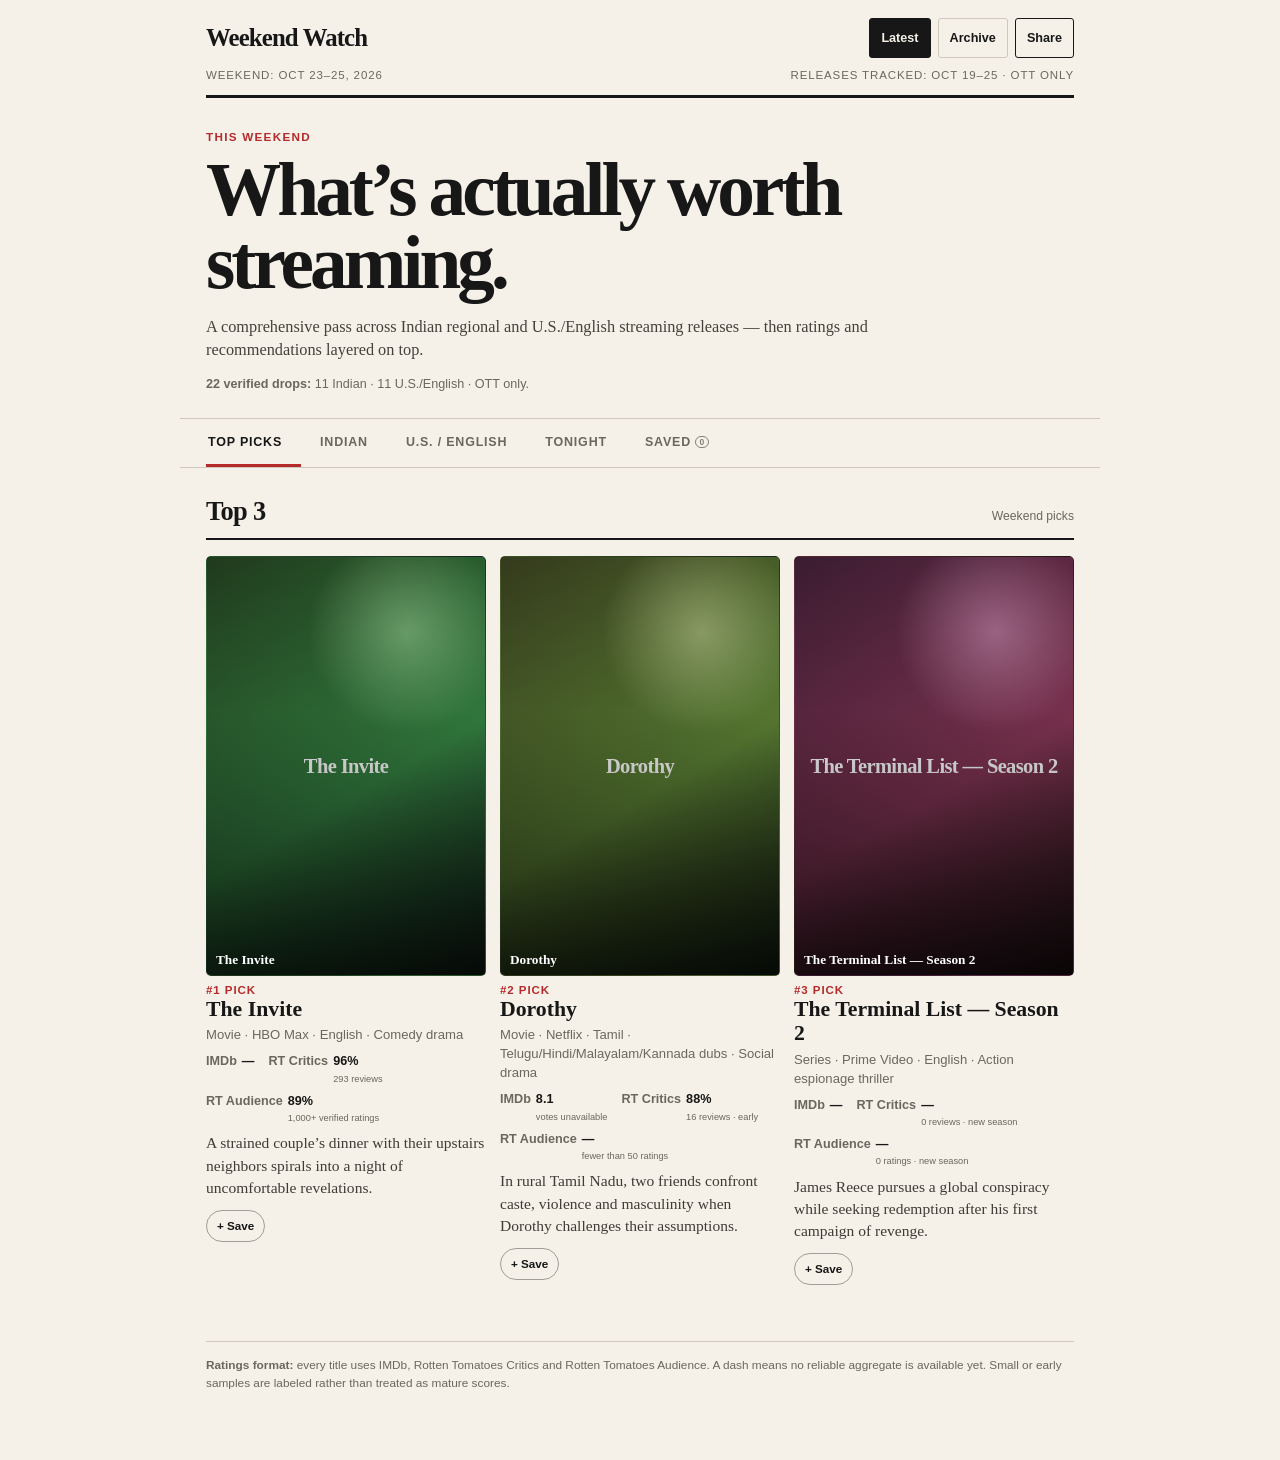
==== commit 15a9bbac: "Oct 23rd Update" ====
--- a/index.html
+++ b/index.html
@@ -1,6 +1,6 @@
 <!DOCTYPE html>
 
-<html lang="en"><head><meta charset="utf-8"/><meta content="width=device-width, initial-scale=1, viewport-fit=cover" name="viewport"/><title>Weekend Watch — Oct 16–18, 2026</title><meta content="A verified weekend guide to new Indian and U.S./English OTT movies, shows and new seasons." name="description"/><style>
+<html lang="en"><head><meta charset="utf-8"/><meta content="width=device-width, initial-scale=1, viewport-fit=cover" name="viewport"/><title>Weekend Watch — Oct 23–25, 2026</title><meta content="A verified weekend guide to new Indian and U.S./English OTT movies, shows and new seasons." name="description"/><style>
 :root{--paper:#f5f1e8;--ink:#171717;--muted:#6b675f;--line:#cfc8bb;--soft:#e8e1d5;--red:#b52a2a;--green:#236b4b;--amber:#8a5a00;--blue:#275a8a}
 *{box-sizing:border-box}html{scroll-behavior:smooth}body{margin:0;background:var(--paper);color:var(--ink);font-family:Arial,Helvetica,sans-serif;line-height:1.45;-webkit-font-smoothing:antialiased}button{font:inherit}
 .page{width:min(920px,100%);margin:0 auto;padding:0 18px 56px}.masthead{padding:18px 0 11px;border-bottom:3px solid var(--ink);background:var(--paper)}.masthead-row{display:flex;align-items:center;justify-content:space-between;gap:14px}.brand{font-family:Georgia,"Times New Roman",serif;font-weight:700;font-size:1.55rem;letter-spacing:-.035em;white-space:nowrap}.header-actions{display:flex;align-items:center;gap:7px;flex:0 0 auto}
@@ -21,14 +21,14 @@
 .score-note{display:block;font-size:.58rem;line-height:1.3;color:var(--muted);font-weight:500;margin-top:2px}
 </style>
 <link href="/manifest.webmanifest" rel="manifest"/><meta content="#f5f1e8" name="theme-color"/><meta content="Weekend Watch" name="application-name"/><meta content="yes" name="apple-mobile-web-app-capable"/><meta content="default" name="apple-mobile-web-app-status-bar-style"/><meta content="Weekend Watch" name="apple-mobile-web-app-title"/><link href="/icons/apple-touch-icon.png" rel="apple-touch-icon" sizes="180x180"/><link href="/icons/favicon-32.png" rel="icon" sizes="32x32" type="image/png"/><link href="/icons/icon-192.png" rel="icon" sizes="192x192" type="image/png"/><link href="/watchlist-sync.css?v=2" rel="stylesheet"/></head>
-<body data-edition="2026-10-16" data-edition-label="Oct 16–18, 2026" data-permalink="https://ott.rudraraju.dev/archive/2026-10-16/"><div class="page">
-<header class="masthead"><div class="masthead-row"><div class="brand">Weekend Watch</div><div aria-label="Site navigation" class="header-actions"><a class="nav-link active" href="/">Latest</a><a class="nav-link" href="/archive/">Archive</a><button class="share" id="shareButton" type="button">Share</button></div></div><div class="edition"><span>Weekend: Oct 16–18, 2026</span><span>Releases tracked: Oct 12–18 · OTT only</span></div></header>
-<section class="hero"><div class="kicker">This weekend</div><h1>What’s actually worth streaming.</h1><p class="dek">A comprehensive pass across Indian regional and U.S./English streaming releases — then ratings and recommendations layered on top.</p><div class="coverage"><strong>27 verified drops:</strong> 7 Indian · 20 U.S./English · OTT only.</div></section>
+<body data-edition="2026-10-23" data-edition-label="Oct 23–25, 2026" data-permalink="https://ott.rudraraju.dev/archive/2026-10-23/"><div class="page">
+<header class="masthead"><div class="masthead-row"><div class="brand">Weekend Watch</div><div aria-label="Site navigation" class="header-actions"><a class="nav-link active" href="/">Latest</a><a class="nav-link" href="/archive/">Archive</a><button class="share" id="shareButton" type="button">Share</button></div></div><div class="edition"><span>Weekend: Oct 23–25, 2026</span><span>Releases tracked: Oct 19–25 · OTT only</span></div></header>
+<section class="hero"><div class="kicker">This weekend</div><h1>What’s actually worth streaming.</h1><p class="dek">A comprehensive pass across Indian regional and U.S./English streaming releases — then ratings and recommendations layered on top.</p><div class="coverage"><strong>22 verified drops:</strong> 11 Indian · 11 U.S./English · OTT only.</div></section>
 <nav aria-label="Weekend Watch sections" class="tabs-wrap"><div class="tabs" role="tablist"><button aria-controls="panel-top" aria-selected="true" class="tab" id="tab-top" role="tab" type="button">Top Picks</button><button aria-controls="panel-india" aria-selected="false" class="tab" id="tab-india" role="tab" type="button">Indian</button><button aria-controls="panel-us" aria-selected="false" class="tab" id="tab-us" role="tab" type="button">U.S. / English</button><button aria-controls="panel-tonight" aria-selected="false" class="tab" id="tab-tonight" role="tab" type="button">Tonight</button><button aria-controls="panel-saved" aria-selected="false" class="tab" id="tab-saved" role="tab" type="button">Saved<span class="saved-count" hidden="" id="savedCount">0</span></button></div><div aria-label="Filter releases by type" class="filter-bar" hidden="" id="filterBar"><span class="filter-label">Filter</span><div aria-label="Content type" class="segment" role="group"><button aria-pressed="true" class="kind-filter" data-kind-filter="all" type="button">All</button><button aria-pressed="false" class="kind-filter" data-kind-filter="movie" type="button">Movies</button><button aria-pressed="false" class="kind-filter" data-kind-filter="show" type="button">Series</button></div></div></nav>
-<main><section aria-labelledby="tab-top" class="panel" id="panel-top" role="tabpanel"><div class="panel-head"><h2>Top 3</h2><div class="panel-note">Weekend picks</div></div><div class="top-picks-grid"><article class="top-pick" data-kind="movie" data-save-id="tenzing-movie-2026"><div aria-hidden="true" class="top-poster"><div class="poster-shell" data-poster="/poster?title=Tenzing&amp;kind=movie&amp;year=2026" style="--poster-hue:295"><div class="poster-fallback">Tenzing</div><div class="poster-caption">Tenzing</div></div></div><div class="rank">#1 PICK</div><div class="pick-title">Tenzing</div><div class="meta">Movie · Apple TV · English · Historical adventure drama</div><div class="ratings-grid"><span class="score"><span class="score-label">IMDb</span><span class="score-value">—</span></span><span class="score"><span class="score-label">RT Critics</span><span class="score-value">95%<small class="score-note">21 reviews · early</small></span></span><span class="score"><span class="score-label">RT Audience</span><span class="score-value">—<small class="score-note">0 ratings</small></span></span></div><div class="summary">Tenzing Norgay fights to join the 1953 Everest expedition and climbs toward the summit alongside Edmund Hillary.</div></article><article class="top-pick" data-kind="movie" data-save-id="aasha-movie-2026"><div aria-hidden="true" class="top-poster"><div class="poster-shell" data-poster="/poster?title=Aasha&amp;kind=movie&amp;year=2026" style="--poster-hue:279"><div class="poster-fallback">Aasha</div><div class="poster-caption">Aasha</div></div></div><div class="rank">#2 PICK</div><div class="pick-title">Aasha</div><div class="meta">Movie · ZEE5 · Malayalam · Psychological thriller</div><div class="ratings-grid"><span class="score"><span class="score-label">IMDb</span><span class="score-value">7.6<small class="score-note">2.2K votes</small></span></span><span class="score"><span class="score-label">RT Critics</span><span class="score-value">—</span></span><span class="score"><span class="score-label">RT Audience</span><span class="score-value">—</span></span></div><div class="summary">A grieving widow kidnaps a truck driver she blames for her daughter’s accident, as insomnia and paranoia distort her judgment.</div></article><article class="top-pick" data-kind="show" data-save-id="visionquest-show-2026"><div aria-hidden="true" class="top-poster"><div class="poster-shell" data-poster="/poster?title=VisionQuest&amp;kind=series" style="--poster-hue:343"><div class="poster-fallback">VisionQuest</div><div class="poster-caption">VisionQuest</div></div></div><div class="rank">#3 PICK</div><div class="pick-title">VisionQuest</div><div class="meta">Series · Disney+ · JioHotstar (India) · English · Hindi/Tamil/Telugu in India · Marvel science-fiction drama</div><div class="ratings-grid"><span class="score"><span class="score-label">IMDb</span><span class="score-value">—</span></span><span class="score"><span class="score-label">RT Critics</span><span class="score-value">—</span></span><span class="score"><span class="score-label">RT Audience</span><span class="score-value">—</span></span></div><div class="summary">Vision emerges from hiding, wrestles with Ultron inside his programming and protects a boy linked to his lost family.</div></article></div><p class="note"><strong>Ratings format:</strong> every title uses IMDb, Rotten Tomatoes Critics and Rotten Tomatoes Audience. A dash means no reliable aggregate is available yet. Small or early samples are labeled rather than treated as mature scores.</p></section>
-<section aria-labelledby="tab-india" class="panel" hidden="" id="panel-india" role="tabpanel"><div class="panel-head"><h2>Indian releases</h2><div class="panel-note">7 verified</div></div><div class="filtered-empty" hidden="">No releases match this filter.</div><div class="legend"><strong>Labels:</strong> Recommended = strong pick · Worth Watching = solid option · Mixed / Niche = taste-dependent · Too New to Rate = not enough data · Wait for Reviews = early feedback unclear.</div><article class="release" data-kind="show" data-save-id="birangana-season-2-show-2026"><div aria-hidden="true" class="release-poster"><div class="poster-shell" data-poster="/poster?title=Birangana&amp;kind=series" style="--poster-hue:209"><div class="poster-fallback">Birangana — Season 2</div><div class="poster-caption">Birangana — Season 2</div></div></div><div class="release-content"><div class="release-title">Birangana — Season 2</div><div class="release-meta">Series · Hoichoi · Oct 15 · Bengali · <span class="genre">Crime mystery thriller</span></div><div class="ratings-grid"><span class="score"><span class="score-label">IMDb</span><span class="score-value">—</span></span><span class="score"><span class="score-label">RT Critics</span><span class="score-value">—</span></span><span class="score"><span class="score-label">RT Audience</span><span class="score-value">—</span></span></div></div><div class="verdict new">Too New to Rate</div><div class="release-summary">Inspector Chitra Basu hunts a predator targeting social-media influencers as the investigation exposes secrets close to home.</div></article><article class="release" data-kind="show" data-save-id="kappi-squad-show-2026"><div aria-hidden="true" class="release-poster"><div class="poster-shell" data-poster="/poster?title=Kappi+Squad&amp;kind=series" style="--poster-hue:127"><div class="poster-fallback">Kappi Squad</div><div class="poster-caption">Kappi Squad</div></div></div><div class="release-content"><div class="release-title">Kappi Squad</div><div class="release-meta">Series · JioHotstar · Oct 15 · Malayalam · <span class="genre">Comedy drama</span></div><div class="ratings-grid"><span class="score"><span class="score-label">IMDb</span><span class="score-value">—</span></span><span class="score"><span class="score-label">RT Critics</span><span class="score-value">—</span></span><span class="score"><span class="score-label">RT Audience</span><span class="score-value">—</span></span></div></div><div class="verdict new">Too New to Rate</div><div class="release-summary">Four young friends try to build a café while insecurity, clashing egos and financial pressure threaten their partnership.</div></article><article class="release" data-kind="movie" data-save-id="enna-vilai-movie-2026"><div aria-hidden="true" class="release-poster"><div class="poster-shell" data-poster="/poster?title=Enna+Vilai&amp;kind=movie&amp;year=2026" style="--poster-hue:286"><div class="poster-fallback">Enna Vilai</div><div class="poster-caption">Enna Vilai</div></div></div><div class="release-content"><div class="release-title">Enna Vilai</div><div class="release-meta">Movie · Netflix · Oct 15 · Tamil · Hindi/Telugu/Kannada/Malayalam dubs · <span class="genre">Social / legal drama</span></div><div class="ratings-grid"><span class="score"><span class="score-label">IMDb</span><span class="score-value">9.4<small class="score-note">699 · early sample votes</small></span></span><span class="score"><span class="score-label">RT Critics</span><span class="score-value">—</span></span><span class="score"><span class="score-label">RT Audience</span><span class="score-value">—</span></span></div></div><div class="verdict wait">Wait for Reviews</div><div class="release-summary">A Rameswaram fisherman who finds a gold pendant becomes embroiled in accusations that put his family and reputation at risk.</div></article><article class="release" data-kind="movie" data-save-id="it-s-a-medical-miracle-movie-2026"><div aria-hidden="true" class="release-poster"><div class="poster-shell" data-poster="/poster?title=It%27s+a+Medical+Miracle&amp;kind=movie&amp;year=2026" style="--poster-hue:200"><div class="poster-fallback">It's a Medical Miracle</div><div class="poster-caption">It's a Medical Miracle</div></div></div><div class="release-content"><div class="release-title">It's a Medical Miracle</div><div class="release-meta">Movie · ManoramaMAX · Simply South (outside India) · Oct 15 · Malayalam · <span class="genre">Supernatural comedy thriller</span></div><div class="ratings-grid"><span class="score"><span class="score-label">IMDb</span><span class="score-value">—</span></span><span class="score"><span class="score-label">RT Critics</span><span class="score-value">—</span></span><span class="score"><span class="score-label">RT Audience</span><span class="score-value">—</span></span></div></div><div class="verdict new">Too New to Rate</div><div class="release-summary">After waking from a two-year coma with extraordinary hearing, Ruben searches for a nurse and is drawn into a kidnapping mystery.</div></article><article class="release" data-kind="movie" data-save-id="aasha-movie-2026"><div aria-hidden="true" class="release-poster"><div class="poster-shell" data-poster="/poster?title=Aasha&amp;kind=movie&amp;year=2026" style="--poster-hue:279"><div class="poster-fallback">Aasha</div><div class="poster-caption">Aasha</div></div></div><div class="release-content"><div class="release-title">Aasha</div><div class="release-meta">Movie · ZEE5 · Oct 16 · Malayalam · <span class="genre">Psychological thriller</span></div><div class="ratings-grid"><span class="score"><span class="score-label">IMDb</span><span class="score-value">7.6<small class="score-note">2.2K votes</small></span></span><span class="score"><span class="score-label">RT Critics</span><span class="score-value">—</span></span><span class="score"><span class="score-label">RT Audience</span><span class="score-value">—</span></span></div></div><div class="verdict try">Worth Watching</div><div class="release-summary">A grieving widow kidnaps a truck driver she blames for her daughter’s accident, as insomnia and paranoia distort her judgment.</div></article><article class="release" data-kind="movie" data-save-id="kagitham-padavalu-movie-2026"><div aria-hidden="true" class="release-poster"><div class="poster-shell" data-poster="/poster?title=Kagitham+Padavalu&amp;kind=movie&amp;year=2026" style="--poster-hue:80"><div class="poster-fallback">Kagitham Padavalu</div><div class="poster-caption">Kagitham Padavalu</div></div></div><div class="release-content"><div class="release-title">Kagitham Padavalu</div><div class="release-meta">Movie · Sun NXT · Oct 16 · Telugu · <span class="genre">Romantic drama</span></div><div class="ratings-grid"><span class="score"><span class="score-label">IMDb</span><span class="score-value">—</span></span><span class="score"><span class="score-label">RT Critics</span><span class="score-value">—</span></span><span class="score"><span class="score-label">RT Audience</span><span class="score-value">—</span></span></div></div><div class="verdict new">Too New to Rate</div><div class="release-summary">Childhood sweethearts Ram and Godavari struggle against feuding communities, misunderstandings and family opposition.</div></article><article class="release" data-kind="movie" data-save-id="adinaasam-vellapokkam-movie-2026"><div aria-hidden="true" class="release-poster"><div class="poster-shell" data-poster="/poster?title=Adinaasam+Vellapokkam&amp;kind=movie&amp;year=2026" style="--poster-hue:285"><div class="poster-fallback">Adinaasam Vellapokkam</div><div class="poster-caption">Adinaasam Vellapokkam</div></div></div><div class="release-content"><div class="release-title">Adinaasam Vellapokkam</div><div class="release-meta">Movie · Saina Play · Oct 16 · Malayalam · <span class="genre">Campus crime comedy</span></div><div class="ratings-grid"><span class="score"><span class="score-label">IMDb</span><span class="score-value">—</span></span><span class="score"><span class="score-label">RT Critics</span><span class="score-value">—</span></span><span class="score"><span class="score-label">RT Audience</span><span class="score-value">—</span></span></div></div><div class="verdict new">Too New to Rate</div><div class="release-summary">Four engineering students accidentally steal from a dangerous gangster who infiltrates their campus to recover his property.</div></article></section>
-<section aria-labelledby="tab-us" class="panel" hidden="" id="panel-us" role="tabpanel"><div class="panel-head"><h2>U.S. / English releases</h2><div class="panel-note">20 verified</div></div><div class="filtered-empty" hidden="">No releases match this filter.</div><div class="legend"><strong>Labels:</strong> Recommended = strong pick · Worth Watching = solid option · Mixed / Niche = taste-dependent · Too New to Rate = not enough data · Wait for Reviews = early feedback unclear.</div><article class="release" data-kind="show" data-save-id="tyson-show-2026"><div aria-hidden="true" class="release-poster"><div class="poster-shell" data-poster="/poster?title=TYSON&amp;kind=series" style="--poster-hue:221"><div class="poster-fallback">TYSON</div><div class="poster-caption">TYSON</div></div></div><div class="release-content"><div class="release-title">TYSON</div><div class="release-meta">Series · Netflix · Oct 13 · English · <span class="genre">Sports docuseries</span></div><div class="ratings-grid"><span class="score"><span class="score-label">IMDb</span><span class="score-value">—</span></span><span class="score"><span class="score-label">RT Critics</span><span class="score-value">—</span></span><span class="score"><span class="score-label">RT Audience</span><span class="score-value">—</span></span></div></div><div class="verdict new">Too New to Rate</div><div class="release-summary">A four-part documentary examines Mike Tyson’s rise, controversies and legacy through interviews with the fighter and those closest to him.</div></article><article class="release" data-kind="show" data-save-id="visionquest-show-2026"><div aria-hidden="true" class="release-poster"><div class="poster-shell" data-poster="/poster?title=VisionQuest&amp;kind=series" style="--poster-hue:343"><div class="poster-fallback">VisionQuest</div><div class="poster-caption">VisionQuest</div></div></div><div class="release-content"><div class="release-title">VisionQuest</div><div class="release-meta">Series · Disney+ · JioHotstar (India) · Oct 14 · English · Hindi/Tamil/Telugu in India · <span class="genre">Marvel science-fiction drama</span></div><div class="ratings-grid"><span class="score"><span class="score-label">IMDb</span><span class="score-value">—</span></span><span class="score"><span class="score-label">RT Critics</span><span class="score-value">—</span></span><span class="score"><span class="score-label">RT Audience</span><span class="score-value">—</span></span></div></div><div class="verdict new">Too New to Rate</div><div class="release-summary">Vision emerges from hiding, wrestles with Ultron inside his programming and protects a boy linked to his lost family.</div></article><article class="release" data-kind="show" data-save-id="helluva-boss-season-3-show-2026"><div aria-hidden="true" class="release-poster"><div class="poster-shell" data-poster="/poster?title=Helluva+Boss&amp;kind=series" style="--poster-hue:75"><div class="poster-fallback">Helluva Boss — Season 3</div><div class="poster-caption">Helluva Boss — Season 3</div></div></div><div class="release-content"><div class="release-title">Helluva Boss — Season 3</div><div class="release-meta">Series · Prime Video · Oct 14 · English · <span class="genre">Adult animated dark comedy</span></div><div class="ratings-grid"><span class="score"><span class="score-label">IMDb</span><span class="score-value">—</span></span><span class="score"><span class="score-label">RT Critics</span><span class="score-value">—</span></span><span class="score"><span class="score-label">RT Audience</span><span class="score-value">—</span></span></div></div><div class="verdict new">Too New to Rate</div><div class="release-summary">Blitzo’s infernal assassination agency takes on new contracts while its dysfunctional team navigates dangerous personal entanglements.</div></article><article class="release" data-kind="movie" data-save-id="love-of-your-life-movie-2026"><div aria-hidden="true" class="release-poster"><div class="poster-shell" data-poster="/poster?title=Love+of+Your+Life&amp;kind=movie&amp;year=2026" style="--poster-hue:179"><div class="poster-fallback">Love of Your Life</div><div class="poster-caption">Love of Your Life</div></div></div><div class="release-content"><div class="release-title">Love of Your Life</div><div class="release-meta">Movie · Prime Video · Oct 14 · English · <span class="genre">Romantic drama</span></div><div class="ratings-grid"><span class="score"><span class="score-label">IMDb</span><span class="score-value">—</span></span><span class="score"><span class="score-label">RT Critics</span><span class="score-value">76%<small class="score-note">21 reviews · early</small></span></span><span class="score"><span class="score-label">RT Audience</span><span class="score-value">—<small class="score-note">fewer than 50 ratings</small></span></span></div></div><div class="verdict try">Worth Watching</div><div class="release-summary">A nurse’s chance meeting becomes a sweeping romance, but unexpected loss forces her to rediscover what love means.</div></article><article class="release" data-kind="show" data-save-id="the-lowdown-season-2-show-2026"><div aria-hidden="true" class="release-poster"><div class="poster-shell" data-poster="/poster?title=The+Lowdown&amp;kind=series" style="--poster-hue:36"><div class="poster-fallback">The Lowdown — Season 2</div><div class="poster-caption">The Lowdown — Season 2</div></div></div><div class="release-content"><div class="release-title">The Lowdown — Season 2</div><div class="release-meta">Series · Hulu · Oct 14 · English · <span class="genre">Neo-noir crime comedy</span></div><div class="ratings-grid"><span class="score"><span class="score-label">IMDb</span><span class="score-value">—</span></span><span class="score"><span class="score-label">RT Critics</span><span class="score-value">—</span></span><span class="score"><span class="score-label">RT Audience</span><span class="score-value">—</span></span></div></div><div class="verdict new">Too New to Rate</div><div class="release-summary">Tulsa journalist Lee Raybon investigates corruption and a missing prisoner while confronting the arrival of his estranged father.</div></article><article class="release" data-kind="show" data-save-id="the-diplomat-season-4-show-2026"><div aria-hidden="true" class="release-poster"><div class="poster-shell" data-poster="/poster?title=The+Diplomat&amp;kind=series" style="--poster-hue:29"><div class="poster-fallback">The Diplomat — Season 4</div><div class="poster-caption">The Diplomat — Season 4</div></div></div><div class="release-content"><div class="release-title">The Diplomat — Season 4</div><div class="release-meta">Series · Netflix · Oct 15 · English · <span class="genre">Political thriller</span></div><div class="ratings-grid"><span class="score"><span class="score-label">IMDb</span><span class="score-value">—</span></span><span class="score"><span class="score-label">RT Critics</span><span class="score-value">—<small class="score-note">1 critic review · too early</small></span></span><span class="score"><span class="score-label">RT Audience</span><span class="score-value">—</span></span></div></div><div class="verdict new">Too New to Rate</div><div class="release-summary">Kate Wyler fights to prevent an international crisis as the president and her own husband pursue a perilous conspiracy.</div></article><article class="release" data-kind="show" data-save-id="crystal-lake-show-2026"><div aria-hidden="true" class="release-poster"><div class="poster-shell" data-poster="/poster?title=Crystal+Lake&amp;kind=series" style="--poster-hue:309"><div class="poster-fallback">Crystal Lake</div><div class="poster-caption">Crystal Lake</div></div></div><div class="release-content"><div class="release-title">Crystal Lake</div><div class="release-meta">Series · Peacock · Oct 15 · English · <span class="genre">Psychological horror</span></div><div class="ratings-grid"><span class="score"><span class="score-label">IMDb</span><span class="score-value">—</span></span><span class="score"><span class="score-label">RT Critics</span><span class="score-value">—</span></span><span class="score"><span class="score-label">RT Audience</span><span class="score-value">—</span></span></div></div><div class="verdict new">Too New to Rate</div><div class="release-summary">Grieving mother Pamela Voorhees is forced to confront unsettling questions about her son Jason’s death in this Friday the 13th prequel.</div></article><article class="release" data-kind="show" data-save-id="hollywood-arts-show-2026"><div aria-hidden="true" class="release-poster"><div class="poster-shell" data-poster="/poster?title=Hollywood+Arts&amp;kind=series" style="--poster-hue:174"><div class="poster-fallback">Hollywood Arts</div><div class="poster-caption">Hollywood Arts</div></div></div><div class="release-content"><div class="release-title">Hollywood Arts</div><div class="release-meta">Series · Netflix · Oct 15 · English · <span class="genre">Teen musical comedy</span></div><div class="ratings-grid"><span class="score"><span class="score-label">IMDb</span><span class="score-value">—</span></span><span class="score"><span class="score-label">RT Critics</span><span class="score-value">—</span></span><span class="score"><span class="score-label">RT Audience</span><span class="score-value">—</span></span></div></div><div class="verdict new">Too New to Rate</div><div class="release-summary">Trina Vega returns to her former performing-arts school as a wildly unqualified substitute teacher.</div></article><article class="release" data-kind="show" data-save-id="9-1-1-season-10-show-2026"><div aria-hidden="true" class="release-poster"><div class="poster-shell" data-poster="/poster?title=9-1-1&amp;kind=series" style="--poster-hue:57"><div class="poster-fallback">9-1-1 — Season 10</div><div class="poster-caption">9-1-1 — Season 10</div></div></div><div class="release-content"><div class="release-title">9-1-1 — Season 10</div><div class="release-meta">Series · Hulu (after ABC premiere) · Oct 16 · English · <span class="genre">Emergency-services procedural</span></div><div class="ratings-grid"><span class="score"><span class="score-label">IMDb</span><span class="score-value">—</span></span><span class="score"><span class="score-label">RT Critics</span><span class="score-value">—</span></span><span class="score"><span class="score-label">RT Audience</span><span class="score-value">—</span></span></div></div><div class="verdict new">Too New to Rate</div><div class="release-summary">Station 118 faces a devastating new Los Angeles emergency while Athena investigates a mysterious case.</div></article><article class="release" data-kind="show" data-save-id="9-1-1-nashville-season-2-show-2026"><div aria-hidden="true" class="release-poster"><div class="poster-shell" data-poster="/poster?title=9-1-1%3A+Nashville&amp;kind=series" style="--poster-hue:294"><div class="poster-fallback">9-1-1: Nashville — Season 2</div><div class="poster-caption">9-1-1: Nashville — Season 2</div></div></div><div class="release-content"><div class="release-title">9-1-1: Nashville — Season 2</div><div class="release-meta">Series · Hulu (after ABC premiere) · Oct 16 · English · <span class="genre">Emergency-services procedural</span></div><div class="ratings-grid"><span class="score"><span class="score-label">IMDb</span><span class="score-value">—</span></span><span class="score"><span class="score-label">RT Critics</span><span class="score-value">—</span></span><span class="score"><span class="score-label">RT Audience</span><span class="score-value">—</span></span></div></div><div class="verdict new">Too New to Rate</div><div class="release-summary">Nashville’s first responders return as a police investigation and extraordinary new rescues strain the team.</div></article><article class="release" data-kind="show" data-save-id="grey-s-anatomy-season-23-show-2026"><div aria-hidden="true" class="release-poster"><div class="poster-shell" data-poster="/poster?title=Grey%27s+Anatomy&amp;kind=series" style="--poster-hue:172"><div class="poster-fallback">Grey’s Anatomy — Season 23</div><div class="poster-caption">Grey’s Anatomy — Season 23</div></div></div><div class="release-content"><div class="release-title">Grey’s Anatomy — Season 23</div><div class="release-meta">Series · Hulu (after ABC premiere) · Oct 16 · English · <span class="genre">Medical drama</span></div><div class="ratings-grid"><span class="score"><span class="score-label">IMDb</span><span class="score-value">—</span></span><span class="score"><span class="score-label">RT Critics</span><span class="score-value">—</span></span><span class="score"><span class="score-label">RT Audience</span><span class="score-value">—</span></span></div></div><div class="verdict new">Too New to Rate</div><div class="release-summary">The doctors of Grey Sloan face a major airport disaster and new tensions surrounding the hospital’s VIP wing.</div></article><article class="release" data-kind="movie" data-save-id="tenzing-movie-2026"><div aria-hidden="true" class="release-poster"><div class="poster-shell" data-poster="/poster?title=Tenzing&amp;kind=movie&amp;year=2026" style="--poster-hue:295"><div class="poster-fallback">Tenzing</div><div class="poster-caption">Tenzing</div></div></div><div class="release-content"><div class="release-title">Tenzing</div><div class="release-meta">Movie · Apple TV · Oct 16 · English · <span class="genre">Historical adventure drama</span></div><div class="ratings-grid"><span class="score"><span class="score-label">IMDb</span><span class="score-value">—</span></span><span class="score"><span class="score-label">RT Critics</span><span class="score-value">95%<small class="score-note">21 reviews · early</small></span></span><span class="score"><span class="score-label">RT Audience</span><span class="score-value">—<small class="score-note">0 ratings</small></span></span></div></div><div class="verdict watch">Recommended</div><div class="release-summary">Tenzing Norgay fights to join the 1953 Everest expedition and climbs toward the summit alongside Edmund Hillary.</div></article><article class="release" data-kind="movie" data-save-id="masterplan-movie-2026"><div aria-hidden="true" class="release-poster"><div class="poster-shell" data-poster="/poster?title=Masterplan&amp;kind=movie&amp;year=2026" style="--poster-hue:111"><div class="poster-fallback">Masterplan</div><div class="poster-caption">Masterplan</div></div></div><div class="release-content"><div class="release-title">Masterplan</div><div class="release-meta">Movie · Prime Video · Oct 16 · English · <span class="genre">Heist comedy</span></div><div class="ratings-grid"><span class="score"><span class="score-label">IMDb</span><span class="score-value">—</span></span><span class="score"><span class="score-label">RT Critics</span><span class="score-value">—</span></span><span class="score"><span class="score-label">RT Audience</span><span class="score-value">—</span></span></div></div><div class="verdict new">Too New to Rate</div><div class="release-summary">A master thief recruits two strangers to steal the Mona Lisa before revealing that they are his long-lost children.</div></article><article class="release" data-kind="movie" data-save-id="sacrifice-movie-2025"><div aria-hidden="true" class="release-poster"><div class="poster-shell" data-poster="/poster?title=Sacrifice&amp;kind=movie&amp;year=2025" style="--poster-hue:214"><div class="poster-fallback">Sacrifice</div><div class="poster-caption">Sacrifice</div></div></div><div class="release-content"><div class="release-title">Sacrifice</div><div class="release-meta">Movie · Netflix · Oct 16 · English · <span class="genre">Satirical hostage thriller</span></div><div class="ratings-grid"><span class="score"><span class="score-label">IMDb</span><span class="score-value">—</span></span><span class="score"><span class="score-label">RT Critics</span><span class="score-value">38%<small class="score-note">37 reviews</small></span></span><span class="score"><span class="score-label">RT Audience</span><span class="score-value">—<small class="score-note">0 ratings</small></span></span></div></div><div class="verdict maybe">Mixed / Niche</div><div class="release-summary">A radical doomsday cult takes a troubled movie star hostage during a glittering Greek-island charity gala.</div></article><article class="release" data-kind="movie" data-save-id="norm-the-tale-of-norm-macdonald-movie-2026"><div aria-hidden="true" class="release-poster"><div class="poster-shell" data-poster="/poster?title=Norm%3A+The+Tale+of+Norm+Macdonald&amp;kind=movie&amp;year=2026" style="--poster-hue:325"><div class="poster-fallback">Norm: The Tale of Norm Macdonald</div><div class="poster-caption">Norm: The Tale of Norm Macdonald</div></div></div><div class="release-content"><div class="release-title">Norm: The Tale of Norm Macdonald</div><div class="release-meta">Movie · Netflix · Oct 16 · English · <span class="genre">Biographical documentary</span></div><div class="ratings-grid"><span class="score"><span class="score-label">IMDb</span><span class="score-value">—</span></span><span class="score"><span class="score-label">RT Critics</span><span class="score-value">—</span></span><span class="score"><span class="score-label">RT Audience</span><span class="score-value">—</span></span></div></div><div class="verdict new">Too New to Rate</div><div class="release-summary">Judd Apatow uses archival footage and home videos to trace the life and singular comic voice of Norm Macdonald.</div></article><article class="release" data-kind="movie" data-save-id="the-disciple-movie-2026"><div aria-hidden="true" class="release-poster"><div class="poster-shell" data-poster="/poster?title=The+Disciple&amp;kind=movie&amp;year=2026" style="--poster-hue:297"><div class="poster-fallback">The Disciple</div><div class="poster-caption">The Disciple</div></div></div><div class="release-content"><div class="release-title">The Disciple</div><div class="release-meta">Movie · Netflix · Oct 16 · English · <span class="genre">Music documentary</span></div><div class="ratings-grid"><span class="score"><span class="score-label">IMDb</span><span class="score-value">—</span></span><span class="score"><span class="score-label">RT Critics</span><span class="score-value">—</span></span><span class="score"><span class="score-label">RT Audience</span><span class="score-value">—</span></span></div></div><div class="verdict new">Too New to Rate</div><div class="release-summary">A Wu-Tang Clan superfan becomes an insider and helps create the one-of-a-kind album Once Upon a Time in Shaolin.</div></article><article class="release" data-kind="movie" data-save-id="seriously-single-too-movie-2026"><div aria-hidden="true" class="release-poster"><div class="poster-shell" data-poster="/poster?title=Seriously+Single+Too&amp;kind=movie&amp;year=2026" style="--poster-hue:301"><div class="poster-fallback">Seriously Single Too</div><div class="poster-caption">Seriously Single Too</div></div></div><div class="release-content"><div class="release-title">Seriously Single Too</div><div class="release-meta">Movie · Netflix · Oct 16 · English (South Africa) · <span class="genre">Romantic comedy</span></div><div class="ratings-grid"><span class="score"><span class="score-label">IMDb</span><span class="score-value">—</span></span><span class="score"><span class="score-label">RT Critics</span><span class="score-value">—</span></span><span class="score"><span class="score-label">RT Audience</span><span class="score-value">—</span></span></div></div><div class="verdict new">Too New to Rate</div><div class="release-summary">Best friends Dineo and Noni face a friendship crisis when an unexpected marriage proposal changes their plans.</div></article><article class="release" data-kind="show" data-save-id="hometown-giants-show-2026"><div aria-hidden="true" class="release-poster"><div class="poster-shell" data-poster="/poster?title=Hometown+Giants&amp;kind=series" style="--poster-hue:222"><div class="poster-fallback">Hometown Giants</div><div class="poster-caption">Hometown Giants</div></div></div><div class="release-content"><div class="release-title">Hometown Giants</div><div class="release-meta">Series · Prime Video · Oct 16 · English · <span class="genre">Sports docuseries</span></div><div class="ratings-grid"><span class="score"><span class="score-label">IMDb</span><span class="score-value">—</span></span><span class="score"><span class="score-label">RT Critics</span><span class="score-value">—</span></span><span class="score"><span class="score-label">RT Audience</span><span class="score-value">—</span></span></div></div><div class="verdict new">Too New to Rate</div><div class="release-summary">Six episodes follow the Vancouver Giants’ teenage hockey players and their owners through a high-pressure season.</div></article><article class="release" data-kind="show" data-save-id="tulsa-king-season-4-show-2026"><div aria-hidden="true" class="release-poster"><div class="poster-shell" data-poster="/poster?title=Tulsa+King&amp;kind=series" style="--poster-hue:232"><div class="poster-fallback">Tulsa King — Season 4</div><div class="poster-caption">Tulsa King — Season 4</div></div></div><div class="release-content"><div class="release-title">Tulsa King — Season 4</div><div class="release-meta">Series · Paramount+ · Oct 16 · English · <span class="genre">Crime drama</span></div><div class="ratings-grid"><span class="score"><span class="score-label">IMDb</span><span class="score-value">—</span></span><span class="score"><span class="score-label">RT Critics</span><span class="score-value">—</span></span><span class="score"><span class="score-label">RT Audience</span><span class="score-value">—</span></span></div></div><div class="verdict new">Too New to Rate</div><div class="release-summary">Dwight Manfredi attempts to legitimize his Tulsa empire while political corruption and new enemies close in.</div></article><article class="release" data-kind="movie" data-save-id="super-scam-me-movie-2026"><div aria-hidden="true" class="release-poster"><div class="poster-shell" data-poster="/poster?title=Super+Scam+Me&amp;kind=movie&amp;year=2026" style="--poster-hue:298"><div class="poster-fallback">Super Scam Me</div><div class="poster-caption">Super Scam Me</div></div></div><div class="release-content"><div class="release-title">Super Scam Me</div><div class="release-meta">Movie · Hulu · Disney+ · Oct 17 · English · <span class="genre">Investigative documentary</span></div><div class="ratings-grid"><span class="score"><span class="score-label">IMDb</span><span class="score-value">—</span></span><span class="score"><span class="score-label">RT Critics</span><span class="score-value">—</span></span><span class="score"><span class="score-label">RT Audience</span><span class="score-value">—</span></span></div></div><div class="verdict new">Too New to Rate</div><div class="release-summary">Journalist Mariana van Zeller goes undercover as a romance-scam target to expose the people and technology behind the fraud.</div></article></section>
-<section aria-labelledby="tab-tonight" class="panel" hidden="" id="panel-tonight" role="tabpanel"><div class="panel-head"><h2>What I’d watch tonight</h2><div class="panel-note">Quick decision</div></div><div class="quick-list"><div class="quick-row"><div class="quick-label">Tonight’s pick</div><div class="quick-value">Tenzing — Apple TV</div></div><div class="quick-row"><div class="quick-label">Indian thriller</div><div class="quick-value">Aasha — ZEE5</div></div><div class="quick-row"><div class="quick-label">Bengali crime</div><div class="quick-value">Birangana S2 — Hoichoi</div></div><div class="quick-row"><div class="quick-label">Tamil drama</div><div class="quick-value">Enna Vilai — Netflix</div></div><div class="quick-row"><div class="quick-label">Telugu romance</div><div class="quick-value">Kagitham Padavalu — Sun NXT</div></div><div class="quick-row"><div class="quick-label">Prestige series</div><div class="quick-value">The Diplomat S4 — Netflix</div></div><div class="quick-row"><div class="quick-label">Superhero series</div><div class="quick-value">VisionQuest — Disney+</div></div><div class="quick-row"><div class="quick-label">Horror</div><div class="quick-value">Crystal Lake — Peacock</div></div><div class="quick-row"><div class="quick-label">Romantic drama</div><div class="quick-value">Love of Your Life — Prime Video</div></div><div class="quick-row"><div class="quick-label">Documentary</div><div class="quick-value">The Disciple — Netflix</div></div><div class="quick-row"><div class="quick-label">Sports docuseries</div><div class="quick-value">Hometown Giants — Prime Video</div></div></div><p class="note"><strong>Scope:</strong> new OTT originals, scripted series/new seasons, documentaries/docuseries, and meaningful first subscription-streaming arrivals after theatrical runs. We exclude theatrical-only releases, PVOD/rental-only releases, ordinary weekly episodes, old catalog additions, stand-up specials, and reality TV/reality competition/docusoap formats.</p></section>
+<main><section aria-labelledby="tab-top" class="panel" id="panel-top" role="tabpanel"><div class="panel-head"><h2>Top 3</h2><div class="panel-note">Weekend picks</div></div><div class="top-picks-grid"><article class="top-pick" data-kind="movie" data-save-id="the-invite-movie-2026"><div aria-hidden="true" class="top-poster"><div class="poster-shell" data-poster="/poster?title=The+Invite&amp;kind=movie&amp;year=2026" style="--poster-hue:112"><div class="poster-fallback">The Invite</div><div class="poster-caption">The Invite</div></div></div><div class="rank">#1 PICK</div><div class="pick-title">The Invite</div><div class="meta">Movie · HBO Max · English · Comedy drama</div><div class="ratings-grid"><span class="score"><span class="score-label">IMDb</span><span class="score-value">—</span></span><span class="score"><span class="score-label">RT Critics</span><span class="score-value">96%<small class="score-note">293 reviews</small></span></span><span class="score"><span class="score-label">RT Audience</span><span class="score-value">89%<small class="score-note">1,000+ verified ratings</small></span></span></div><div class="summary">A strained couple’s dinner with their upstairs neighbors spirals into a night of uncomfortable revelations.</div></article><article class="top-pick" data-kind="movie" data-save-id="dorothy-movie-2026"><div aria-hidden="true" class="top-poster"><div class="poster-shell" data-poster="/poster?title=Dorothy&amp;kind=movie&amp;year=2026" style="--poster-hue:71"><div class="poster-fallback">Dorothy</div><div class="poster-caption">Dorothy</div></div></div><div class="rank">#2 PICK</div><div class="pick-title">Dorothy</div><div class="meta">Movie · Netflix · Tamil · Telugu/Hindi/Malayalam/Kannada dubs · Social drama</div><div class="ratings-grid"><span class="score"><span class="score-label">IMDb</span><span class="score-value">8.1<small class="score-note">votes unavailable</small></span></span><span class="score"><span class="score-label">RT Critics</span><span class="score-value">88%<small class="score-note">16 reviews · early</small></span></span><span class="score"><span class="score-label">RT Audience</span><span class="score-value">—<small class="score-note">fewer than 50 ratings</small></span></span></div><div class="summary">In rural Tamil Nadu, two friends confront caste, violence and masculinity when Dorothy challenges their assumptions.</div></article><article class="top-pick" data-kind="show" data-save-id="the-terminal-list-season-2-show-2026"><div aria-hidden="true" class="top-poster"><div class="poster-shell" data-poster="/poster?title=The+Terminal+List&amp;kind=series" style="--poster-hue:318"><div class="poster-fallback">The Terminal List — Season 2</div><div class="poster-caption">The Terminal List — Season 2</div></div></div><div class="rank">#3 PICK</div><div class="pick-title">The Terminal List — Season 2</div><div class="meta">Series · Prime Video · English · Action espionage thriller</div><div class="ratings-grid"><span class="score"><span class="score-label">IMDb</span><span class="score-value">—</span></span><span class="score"><span class="score-label">RT Critics</span><span class="score-value">—<small class="score-note">0 reviews · new season</small></span></span><span class="score"><span class="score-label">RT Audience</span><span class="score-value">—<small class="score-note">0 ratings · new season</small></span></span></div><div class="summary">James Reece pursues a global conspiracy while seeking redemption after his first campaign of revenge.</div></article></div><p class="note"><strong>Ratings format:</strong> every title uses IMDb, Rotten Tomatoes Critics and Rotten Tomatoes Audience. A dash means no reliable aggregate is available yet. Small or early samples are labeled rather than treated as mature scores.</p></section>
+<section aria-labelledby="tab-india" class="panel" hidden="" id="panel-india" role="tabpanel"><div class="panel-head"><h2>Indian releases</h2><div class="panel-note">11 verified</div></div><div class="filtered-empty" hidden="">No releases match this filter.</div><div class="legend"><strong>Labels:</strong> Recommended = strong pick · Worth Watching = solid option · Mixed / Niche = taste-dependent · Too New to Rate = not enough data · Wait for Reviews = early feedback unclear.</div><article class="release" data-kind="movie" data-save-id="the-paradise-movie-2026"><div aria-hidden="true" class="release-poster"><div class="poster-shell" data-poster="/poster?title=The+Paradise&amp;kind=movie&amp;year=2026" style="--poster-hue:21"><div class="poster-fallback">The Paradise</div><div class="poster-caption">The Paradise</div></div></div><div class="release-content"><div class="release-title">The Paradise</div><div class="release-meta">Movie · Netflix · Oct 22 · Telugu · Hindi/Tamil/Kannada/Malayalam dubs · <span class="genre">Period action drama</span></div><div class="ratings-grid"><span class="score"><span class="score-label">IMDb</span><span class="score-value">6.9<small class="score-note">votes unavailable</small></span></span><span class="score"><span class="score-label">RT Critics</span><span class="score-value">—</span></span><span class="score"><span class="score-label">RT Audience</span><span class="score-value">—</span></span></div></div><div class="verdict new">Too New to Rate</div><div class="release-summary">After years in prison, Jadal returns to 1980s Secunderabad to defend an oppressed community and challenge a brutal landlord.</div></article><article class="release" data-kind="movie" data-save-id="naa-wife-missing-movie-2026"><div aria-hidden="true" class="release-poster"><div class="poster-shell" data-poster="/poster?title=Naa+Wife+Missing&amp;kind=movie&amp;year=2026" style="--poster-hue:179"><div class="poster-fallback">Naa Wife Missing</div><div class="poster-caption">Naa Wife Missing</div></div></div><div class="release-content"><div class="release-title">Naa Wife Missing</div><div class="release-meta">Movie · aha · Oct 22 · Telugu · <span class="genre">Psychological mystery</span></div><div class="ratings-grid"><span class="score"><span class="score-label">IMDb</span><span class="score-value">—</span></span><span class="score"><span class="score-label">RT Critics</span><span class="score-value">—</span></span><span class="score"><span class="score-label">RT Audience</span><span class="score-value">—</span></span></div></div><div class="verdict new">Too New to Rate</div><div class="release-summary">A newlywed searches for his suddenly missing wife, only to uncover unsettling secrets about their marriage.</div></article><article class="release" data-kind="show" data-save-id="varam-show-2026"><div aria-hidden="true" class="release-poster"><div class="poster-shell" data-poster="/poster?title=Varam&amp;kind=series" style="--poster-hue:176"><div class="poster-fallback">Varam</div><div class="poster-caption">Varam</div></div></div><div class="release-content"><div class="release-title">Varam</div><div class="release-meta">Series · JioHotstar · Oct 22 · Telugu · <span class="genre">Fantasy suspense drama</span></div><div class="ratings-grid"><span class="score"><span class="score-label">IMDb</span><span class="score-value">—</span></span><span class="score"><span class="score-label">RT Critics</span><span class="score-value">—</span></span><span class="score"><span class="score-label">RT Audience</span><span class="score-value">—</span></span></div></div><div class="verdict new">Too New to Rate</div><div class="release-summary">A poor man discovers he can see tomorrow’s news and faces the consequences of changing what happens next.</div></article><article class="release" data-kind="movie" data-save-id="gajab-raat-movie-2026"><div aria-hidden="true" class="release-poster"><div class="poster-shell" data-poster="/poster?title=Gajab+Raat&amp;kind=movie&amp;year=2026" style="--poster-hue:233"><div class="poster-fallback">Gajab Raat</div><div class="poster-caption">Gajab Raat</div></div></div><div class="release-content"><div class="release-title">Gajab Raat</div><div class="release-meta">Movie · Netflix · Oct 23 · Hindi · <span class="genre">Crime mystery thriller</span></div><div class="ratings-grid"><span class="score"><span class="score-label">IMDb</span><span class="score-value">—</span></span><span class="score"><span class="score-label">RT Critics</span><span class="score-value">—</span></span><span class="score"><span class="score-label">RT Audience</span><span class="score-value">—</span></span></div></div><div class="verdict new">Too New to Rate</div><div class="release-summary">A corrupt police officer’s single act of mercy draws him into a deadly chain of choices over one turbulent night.</div></article><article class="release" data-kind="movie" data-save-id="dorothy-movie-2026"><div aria-hidden="true" class="release-poster"><div class="poster-shell" data-poster="/poster?title=Dorothy&amp;kind=movie&amp;year=2026" style="--poster-hue:71"><div class="poster-fallback">Dorothy</div><div class="poster-caption">Dorothy</div></div></div><div class="release-content"><div class="release-title">Dorothy</div><div class="release-meta">Movie · Netflix · Oct 23 · Tamil · Telugu/Hindi/Malayalam/Kannada dubs · <span class="genre">Social drama</span></div><div class="ratings-grid"><span class="score"><span class="score-label">IMDb</span><span class="score-value">8.1<small class="score-note">votes unavailable</small></span></span><span class="score"><span class="score-label">RT Critics</span><span class="score-value">88%<small class="score-note">16 reviews · early</small></span></span><span class="score"><span class="score-label">RT Audience</span><span class="score-value">—<small class="score-note">fewer than 50 ratings</small></span></span></div></div><div class="verdict try">Worth Watching</div><div class="release-summary">In rural Tamil Nadu, two friends confront caste, violence and masculinity when Dorothy challenges their assumptions.</div></article><article class="release" data-kind="movie" data-save-id="dhoomakethu-movie-2026"><div aria-hidden="true" class="release-poster"><div class="poster-shell" data-poster="/poster?title=Dhoomakethu&amp;kind=movie&amp;year=2026" style="--poster-hue:61"><div class="poster-fallback">Dhoomakethu</div><div class="poster-caption">Dhoomakethu</div></div></div><div class="release-content"><div class="release-title">Dhoomakethu</div><div class="release-meta">Movie · Netflix · Oct 23 · Malayalam · Hindi/Tamil/Telugu/Kannada dubs · <span class="genre">Time-loop comedy mystery</span></div><div class="ratings-grid"><span class="score"><span class="score-label">IMDb</span><span class="score-value">—</span></span><span class="score"><span class="score-label">RT Critics</span><span class="score-value">—<small class="score-note">5 reviews · no aggregate</small></span></span><span class="score"><span class="score-label">RT Audience</span><span class="score-value">—</span></span></div></div><div class="verdict new">Too New to Rate</div><div class="release-summary">A groom repeatedly relives his wedding day after a nightmare of his death, racing to unravel what is happening.</div></article><article class="release" data-kind="movie" data-save-id="sumo-didi-movie-2026"><div aria-hidden="true" class="release-poster"><div class="poster-shell" data-poster="/poster?title=Sumo+Didi&amp;kind=movie&amp;year=2026" style="--poster-hue:246"><div class="poster-fallback">Sumo Didi</div><div class="poster-caption">Sumo Didi</div></div></div><div class="release-content"><div class="release-title">Sumo Didi</div><div class="release-meta">Movie · ZEE5 · Oct 23 · Hindi · <span class="genre">Sports biographical drama</span></div><div class="ratings-grid"><span class="score"><span class="score-label">IMDb</span><span class="score-value">—</span></span><span class="score"><span class="score-label">RT Critics</span><span class="score-value">—</span></span><span class="score"><span class="score-label">RT Audience</span><span class="score-value">—</span></span></div></div><div class="verdict new">Too New to Rate</div><div class="release-summary">Hetal Dave battles prejudice and body-shaming to become India’s first professional female sumo wrestler.</div></article><article class="release" data-kind="show" data-save-id="sattamum-needhiyum-season-2-show-2026"><div aria-hidden="true" class="release-poster"><div class="poster-shell" data-poster="/poster?title=Sattamum+Needhiyum&amp;kind=series" style="--poster-hue:182"><div class="poster-fallback">Sattamum Needhiyum — Season 2</div><div class="poster-caption">Sattamum Needhiyum — Season 2</div></div></div><div class="release-content"><div class="release-title">Sattamum Needhiyum — Season 2</div><div class="release-meta">Series · ZEE5 · Oct 23 · Tamil · Malayalam dub · <span class="genre">Legal crime drama</span></div><div class="ratings-grid"><span class="score"><span class="score-label">IMDb</span><span class="score-value">—</span></span><span class="score"><span class="score-label">RT Critics</span><span class="score-value">—</span></span><span class="score"><span class="score-label">RT Audience</span><span class="score-value">—</span></span></div></div><div class="verdict new">Too New to Rate</div><div class="release-summary">Advocate Sundaramoorthy tackles a murder case that pushes his principles and pursuit of justice to the limit.</div></article><article class="release" data-kind="show" data-save-id="ayyana-mane-season-2-show-2026"><div aria-hidden="true" class="release-poster"><div class="poster-shell" data-poster="/poster?title=Ayyana+Mane&amp;kind=series" style="--poster-hue:188"><div class="poster-fallback">Ayyana Mane — Season 2</div><div class="poster-caption">Ayyana Mane — Season 2</div></div></div><div class="release-content"><div class="release-title">Ayyana Mane — Season 2</div><div class="release-meta">Series · ZEE5 · Oct 23 · Kannada · Hindi/Tamil/Telugu dubs · <span class="genre">Supernatural mystery thriller</span></div><div class="ratings-grid"><span class="score"><span class="score-label">IMDb</span><span class="score-value">—</span></span><span class="score"><span class="score-label">RT Critics</span><span class="score-value">—</span></span><span class="score"><span class="score-label">RT Audience</span><span class="score-value">—</span></span></div></div><div class="verdict new">Too New to Rate</div><div class="release-summary">Jaaji inherits control of a troubled mansion, where new secrets and a voice from the dead reopen old suspicions.</div></article><article class="release" data-kind="show" data-save-id="shwetkali-season-2-show-2026"><div aria-hidden="true" class="release-poster"><div class="poster-shell" data-poster="/poster?title=Shwetkali&amp;kind=series" style="--poster-hue:347"><div class="poster-fallback">Shwetkali — Season 2</div><div class="poster-caption">Shwetkali — Season 2</div></div></div><div class="release-content"><div class="release-title">Shwetkali — Season 2</div><div class="release-meta">Series · ZEE5 · Oct 23 · Bengali · <span class="genre">Supernatural mystery thriller</span></div><div class="ratings-grid"><span class="score"><span class="score-label">IMDb</span><span class="score-value">—</span></span><span class="score"><span class="score-label">RT Critics</span><span class="score-value">—</span></span><span class="score"><span class="score-label">RT Audience</span><span class="score-value">—</span></span></div></div><div class="verdict new">Too New to Rate</div><div class="release-summary">A possessed bride and a string of snakebite deaths draw Urvi into a lethal mystery.</div></article><article class="release" data-kind="show" data-save-id="the-legend-of-hanuman-season-7-show-2026"><div aria-hidden="true" class="release-poster"><div class="poster-shell" data-poster="/poster?title=The+Legend+of+Hanuman&amp;kind=series" style="--poster-hue:0"><div class="poster-fallback">The Legend of Hanuman — Season 7</div><div class="poster-caption">The Legend of Hanuman — Season 7</div></div></div><div class="release-content"><div class="release-title">The Legend of Hanuman — Season 7</div><div class="release-meta">Series · JioHotstar · Oct 23 · Hindi · Tamil/Telugu/Kannada/Malayalam/Bengali/Marathi dubs · <span class="genre">Animated mythological adventure</span></div><div class="ratings-grid"><span class="score"><span class="score-label">IMDb</span><span class="score-value">—</span></span><span class="score"><span class="score-label">RT Critics</span><span class="score-value">—</span></span><span class="score"><span class="score-label">RT Audience</span><span class="score-value">—</span></span></div></div><div class="verdict new">Too New to Rate</div><div class="release-summary">As the battle for Lanka intensifies, Hanuman seeks a weapon to defeat Ravana and discovers hidden stories from Rama’s past.</div></article></section>
+<section aria-labelledby="tab-us" class="panel" hidden="" id="panel-us" role="tabpanel"><div class="panel-head"><h2>U.S. / English releases</h2><div class="panel-note">11 verified</div></div><div class="filtered-empty" hidden="">No releases match this filter.</div><div class="legend"><strong>Labels:</strong> Recommended = strong pick · Worth Watching = solid option · Mixed / Niche = taste-dependent · Too New to Rate = not enough data · Wait for Reviews = early feedback unclear.</div><article class="release" data-kind="movie" data-save-id="moana-movie-2026"><div aria-hidden="true" class="release-poster"><div class="poster-shell" data-poster="/poster?title=Moana&amp;kind=movie&amp;year=2026" style="--poster-hue:86"><div class="poster-fallback">Moana</div><div class="poster-caption">Moana</div></div></div><div class="release-content"><div class="release-title">Moana</div><div class="release-meta">Movie · Disney+ · JioHotstar (India) · Oct 21 · English · Hindi/Tamil/Telugu dubs · <span class="genre">Family fantasy musical</span></div><div class="ratings-grid"><span class="score"><span class="score-label">IMDb</span><span class="score-value">—</span></span><span class="score"><span class="score-label">RT Critics</span><span class="score-value">33%<small class="score-note">197 reviews</small></span></span><span class="score"><span class="score-label">RT Audience</span><span class="score-value">87%<small class="score-note">1,000+ verified ratings</small></span></span></div></div><div class="verdict maybe">Mixed / Niche</div><div class="release-summary">Moana voyages beyond Motunui’s reef with the demigod Maui to restore prosperity to her island.</div></article><article class="release" data-kind="show" data-save-id="the-terminal-list-season-2-show-2026"><div aria-hidden="true" class="release-poster"><div class="poster-shell" data-poster="/poster?title=The+Terminal+List&amp;kind=series" style="--poster-hue:318"><div class="poster-fallback">The Terminal List — Season 2</div><div class="poster-caption">The Terminal List — Season 2</div></div></div><div class="release-content"><div class="release-title">The Terminal List — Season 2</div><div class="release-meta">Series · Prime Video · Oct 21 · English · <span class="genre">Action espionage thriller</span></div><div class="ratings-grid"><span class="score"><span class="score-label">IMDb</span><span class="score-value">—</span></span><span class="score"><span class="score-label">RT Critics</span><span class="score-value">—<small class="score-note">0 reviews · new season</small></span></span><span class="score"><span class="score-label">RT Audience</span><span class="score-value">—<small class="score-note">0 ratings · new season</small></span></span></div></div><div class="verdict new">Too New to Rate</div><div class="release-summary">James Reece pursues a global conspiracy while seeking redemption after his first campaign of revenge.</div></article><article class="release" data-kind="show" data-save-id="where-s-wanda-season-2-show-2026"><div aria-hidden="true" class="release-poster"><div class="poster-shell" data-poster="/poster?title=Where%E2%80%99s+Wanda%3F&amp;kind=series" style="--poster-hue:207"><div class="poster-fallback">Where’s Wanda? — Season 2</div><div class="poster-caption">Where’s Wanda? — Season 2</div></div></div><div class="release-content"><div class="release-title">Where’s Wanda? — Season 2</div><div class="release-meta">Series · Apple TV · Oct 21 · German · English subtitles · <span class="genre">Dark comedy mystery</span></div><div class="ratings-grid"><span class="score"><span class="score-label">IMDb</span><span class="score-value">—</span></span><span class="score"><span class="score-label">RT Critics</span><span class="score-value">—</span></span><span class="score"><span class="score-label">RT Audience</span><span class="score-value">—</span></span></div></div><div class="verdict new">Too New to Rate</div><div class="release-summary">The Klatt family tries to clear Wanda after she is found standing over a dead body.</div></article><article class="release" data-kind="show" data-save-id="the-mothers-of-penguins-season-2-show-2026"><div aria-hidden="true" class="release-poster"><div class="poster-shell" data-poster="/poster?title=The+Mothers+of+Penguins&amp;kind=series" style="--poster-hue:246"><div class="poster-fallback">The Mothers of Penguins — Season 2</div><div class="poster-caption">The Mothers of Penguins — Season 2</div></div></div><div class="release-content"><div class="release-title">The Mothers of Penguins — Season 2</div><div class="release-meta">Series · Netflix · Oct 21 · Polish · English subtitles · <span class="genre">Family sports drama</span></div><div class="ratings-grid"><span class="score"><span class="score-label">IMDb</span><span class="score-value">—</span></span><span class="score"><span class="score-label">RT Critics</span><span class="score-value">—</span></span><span class="score"><span class="score-label">RT Audience</span><span class="score-value">—</span></span></div></div><div class="verdict new">Too New to Rate</div><div class="release-summary">A mother and MMA fighter faces fresh challenges while navigating her son’s schooling and their family life.</div></article><article class="release" data-kind="show" data-save-id="nobody-wants-this-season-3-show-2026"><div aria-hidden="true" class="release-poster"><div class="poster-shell" data-poster="/poster?title=Nobody+Wants+This&amp;kind=series" style="--poster-hue:316"><div class="poster-fallback">Nobody Wants This — Season 3</div><div class="poster-caption">Nobody Wants This — Season 3</div></div></div><div class="release-content"><div class="release-title">Nobody Wants This — Season 3</div><div class="release-meta">Series · Netflix · Oct 22 · English · <span class="genre">Romantic comedy</span></div><div class="ratings-grid"><span class="score"><span class="score-label">IMDb</span><span class="score-value">—</span></span><span class="score"><span class="score-label">RT Critics</span><span class="score-value">—<small class="score-note">new season · early</small></span></span><span class="score"><span class="score-label">RT Audience</span><span class="score-value">—<small class="score-note">new season · early</small></span></span></div></div><div class="verdict new">Too New to Rate</div><div class="release-summary">Joanne and Noah move in together while their friends confront the fallout of complicated relationships.</div></article><article class="release" data-kind="movie" data-save-id="the-invite-movie-2026"><div aria-hidden="true" class="release-poster"><div class="poster-shell" data-poster="/poster?title=The+Invite&amp;kind=movie&amp;year=2026" style="--poster-hue:112"><div class="poster-fallback">The Invite</div><div class="poster-caption">The Invite</div></div></div><div class="release-content"><div class="release-title">The Invite</div><div class="release-meta">Movie · HBO Max · Oct 23 · English · <span class="genre">Comedy drama</span></div><div class="ratings-grid"><span class="score"><span class="score-label">IMDb</span><span class="score-value">—</span></span><span class="score"><span class="score-label">RT Critics</span><span class="score-value">96%<small class="score-note">293 reviews</small></span></span><span class="score"><span class="score-label">RT Audience</span><span class="score-value">89%<small class="score-note">1,000+ verified ratings</small></span></span></div></div><div class="verdict watch">Recommended</div><div class="release-summary">A strained couple’s dinner with their upstairs neighbors spirals into a night of uncomfortable revelations.</div></article><article class="release" data-kind="show" data-save-id="lupin-part-4-show-2026"><div aria-hidden="true" class="release-poster"><div class="poster-shell" data-poster="/poster?title=Lupin&amp;kind=series" style="--poster-hue:44"><div class="poster-fallback">Lupin — Part 4</div><div class="poster-caption">Lupin — Part 4</div></div></div><div class="release-content"><div class="release-title">Lupin — Part 4</div><div class="release-meta">Series · Netflix · Oct 23 · French · English dub/subtitles · <span class="genre">Heist crime thriller</span></div><div class="ratings-grid"><span class="score"><span class="score-label">IMDb</span><span class="score-value">—</span></span><span class="score"><span class="score-label">RT Critics</span><span class="score-value">—<small class="score-note">new part · early</small></span></span><span class="score"><span class="score-label">RT Audience</span><span class="score-value">—<small class="score-note">new part · early</small></span></span></div></div><div class="verdict new">Too New to Rate</div><div class="release-summary">Assane Diop’s attempt to leave his life of disguises behind is upended by a fresh criminal challenge.</div></article><article class="release" data-kind="show" data-save-id="fading-grandeur-show-2026"><div aria-hidden="true" class="release-poster"><div class="poster-shell" data-poster="/poster?title=Fading+Grandeur&amp;kind=series" style="--poster-hue:207"><div class="poster-fallback">Fading Grandeur</div><div class="poster-caption">Fading Grandeur</div></div></div><div class="release-content"><div class="release-title">Fading Grandeur</div><div class="release-meta">Series · Netflix · Oct 23 · Spanish · English subtitles · <span class="genre">Dark comedy drama</span></div><div class="ratings-grid"><span class="score"><span class="score-label">IMDb</span><span class="score-value">—</span></span><span class="score"><span class="score-label">RT Critics</span><span class="score-value">—</span></span><span class="score"><span class="score-label">RT Audience</span><span class="score-value">—</span></span></div></div><div class="verdict new">Too New to Rate</div><div class="release-summary">A fallen marquis tries to sell his crumbling mansion to a mysterious buyer with her own agenda.</div></article><article class="release" data-kind="movie" data-save-id="paralyzed-by-hope-the-maria-bamford-story-movie-2026"><div aria-hidden="true" class="release-poster"><div class="poster-shell" data-poster="/poster?title=Paralyzed+by+Hope%3A+The+Maria+Bamford+Story&amp;kind=movie&amp;year=2026" style="--poster-hue:301"><div class="poster-fallback">Paralyzed by Hope: The Maria Bamford Story</div><div class="poster-caption">Paralyzed by Hope: The Maria Bamford Story</div></div></div><div class="release-content"><div class="release-title">Paralyzed by Hope: The Maria Bamford Story</div><div class="release-meta">Movie · Netflix · Oct 23 · English · <span class="genre">Biographical documentary</span></div><div class="ratings-grid"><span class="score"><span class="score-label">IMDb</span><span class="score-value">—</span></span><span class="score"><span class="score-label">RT Critics</span><span class="score-value">—</span></span><span class="score"><span class="score-label">RT Audience</span><span class="score-value">—</span></span></div></div><div class="verdict new">Too New to Rate</div><div class="release-summary">Maria Bamford explores the mental-health struggles, losses and resilience behind her boundary-pushing comedy.</div></article><article class="release" data-kind="movie" data-save-id="the-cycle-movie-2026"><div aria-hidden="true" class="release-poster"><div class="poster-shell" data-poster="/poster?title=The+Cycle&amp;kind=movie&amp;year=2026" style="--poster-hue:15"><div class="poster-fallback">The Cycle</div><div class="poster-caption">The Cycle</div></div></div><div class="release-content"><div class="release-title">The Cycle</div><div class="release-meta">Movie · Shudder · AMC+ · Oct 23 · English · <span class="genre">Supernatural horror mystery</span></div><div class="ratings-grid"><span class="score"><span class="score-label">IMDb</span><span class="score-value">—</span></span><span class="score"><span class="score-label">RT Critics</span><span class="score-value">92%<small class="score-note">26 reviews · early</small></span></span><span class="score"><span class="score-label">RT Audience</span><span class="score-value">—<small class="score-note">0 ratings</small></span></span></div></div><div class="verdict try">Worth Watching</div><div class="release-summary">A woman investigates her long-missing father’s grisly reappearance and discovers an unsettling past.</div></article><article class="release" data-kind="movie" data-save-id="surviving-hurricane-otis-movie-2026"><div aria-hidden="true" class="release-poster"><div class="poster-shell" data-poster="/poster?title=Surviving+Hurricane+Otis&amp;kind=movie&amp;year=2026" style="--poster-hue:137"><div class="poster-fallback">Surviving Hurricane Otis</div><div class="poster-caption">Surviving Hurricane Otis</div></div></div><div class="release-content"><div class="release-title">Surviving Hurricane Otis</div><div class="release-meta">Movie · Netflix · Oct 23 · Spanish · English subtitles · <span class="genre">Survival drama</span></div><div class="ratings-grid"><span class="score"><span class="score-label">IMDb</span><span class="score-value">—</span></span><span class="score"><span class="score-label">RT Critics</span><span class="score-value">—</span></span><span class="score"><span class="score-label">RT Audience</span><span class="score-value">—</span></span></div></div><div class="verdict new">Too New to Rate</div><div class="release-summary">Two half-brothers fight for their lives at sea as a surprise storm becomes a Category 5 hurricane.</div></article></section>
+<section aria-labelledby="tab-tonight" class="panel" hidden="" id="panel-tonight" role="tabpanel"><div class="panel-head"><h2>What I’d watch tonight</h2><div class="panel-note">Quick decision</div></div><div class="quick-list"><div class="quick-row"><div class="quick-label">Tonight’s pick</div><div class="quick-value">The Invite — HBO Max</div></div><div class="quick-row"><div class="quick-label">Indian thriller</div><div class="quick-value">Gajab Raat — Netflix</div></div><div class="quick-row"><div class="quick-label">Tamil film</div><div class="quick-value">Dorothy — Netflix</div></div><div class="quick-row"><div class="quick-label">Telugu film</div><div class="quick-value">The Paradise — Netflix</div></div><div class="quick-row"><div class="quick-label">Malayalam film</div><div class="quick-value">Dhoomakethu — Netflix</div></div><div class="quick-row"><div class="quick-label">Bengali mystery</div><div class="quick-value">Shwetkali S2 — ZEE5</div></div><div class="quick-row"><div class="quick-label">Kannada series</div><div class="quick-value">Ayyana Mane S2 — ZEE5</div></div><div class="quick-row"><div class="quick-label">U.S. action series</div><div class="quick-value">The Terminal List S2 — Prime Video</div></div><div class="quick-row"><div class="quick-label">Crime series</div><div class="quick-value">Lupin Part 4 — Netflix</div></div><div class="quick-row"><div class="quick-label">Horror</div><div class="quick-value">The Cycle — Shudder</div></div><div class="quick-row"><div class="quick-label">Family movie</div><div class="quick-value">Moana — Disney+</div></div><div class="quick-row"><div class="quick-label">Documentary</div><div class="quick-value">Paralyzed by Hope — Netflix</div></div></div><p class="note"><strong>Scope:</strong> new OTT originals, scripted series/new seasons, documentaries/docuseries, and meaningful first subscription-streaming arrivals after theatrical runs. We exclude theatrical-only releases, PVOD/rental-only releases, ordinary weekly episodes, old catalog additions, stand-up specials, and reality TV/reality competition/docusoap formats.</p></section>
 <section aria-labelledby="tab-saved" class="panel" hidden="" id="panel-saved" role="tabpanel">
 <div class="panel-head"><h2>Saved for later</h2><div class="panel-note">To Watch + Watched</div></div>
 <div class="sync-card" id="syncCard">
@@ -49,7 +49,7 @@
 function activateTab(tab,updateHash=true){tabs.forEach(t=>t.setAttribute('aria-selected',String(t===tab)));panels.forEach(p=>p.hidden=p.id!==tab.getAttribute('aria-controls'));filterBar.hidden=!(tab.id==='tab-india'||tab.id==='tab-us');if(updateHash)history.replaceState(null,'','#'+tab.id.replace('tab-',''));applyKindFilter();tab.scrollIntoView({behavior:'smooth',block:'nearest',inline:'center'});window.scrollTo({top:document.querySelector('.tabs-wrap').offsetTop,behavior:'smooth'})}
 tabs.forEach((tab,index)=>{tab.addEventListener('click',()=>activateTab(tab));tab.addEventListener('keydown',event=>{if(!['ArrowLeft','ArrowRight','Home','End'].includes(event.key))return;event.preventDefault();let next=index;if(event.key==='ArrowRight')next=(index+1)%tabs.length;if(event.key==='ArrowLeft')next=(index-1+tabs.length)%tabs.length;if(event.key==='Home')next=0;if(event.key==='End')next=tabs.length-1;tabs[next].focus();activateTab(tabs[next])})});filters.forEach(button=>button.addEventListener('click',()=>{activeKind=button.dataset.kindFilter;applyKindFilter()}));const hash=location.hash.replace('#',''),initial=document.getElementById('tab-'+hash);if(initial)activateTab(initial,false);else{filterBar.hidden=true;applyKindFilter()}
 function showToast(message){toast.textContent=message;toast.classList.add('show');setTimeout(()=>toast.classList.remove('show'),1800)}
-shareButton.addEventListener('click',async()=>{const permanentUrl='https://ott.rudraraju.dev/archive/2026-10-16/';const data={title:'Weekend Watch — Oct 16–18, 2026',text:'27 verified OTT drops tracked for Oct 16–18 — movies, scripted series and new seasons across Indian + U.S./English streaming.',url:permanentUrl};try{if(navigator.share)await navigator.share(data);else if(navigator.clipboard){await navigator.clipboard.writeText(permanentUrl);showToast('Link copied')}else showToast('Copy the page address to share')}catch(err){if(err&&err.name!=='AbortError')showToast('Could not share')}})})();
+shareButton.addEventListener('click',async()=>{const permanentUrl='https://ott.rudraraju.dev/archive/2026-10-23/';const data={title:'Weekend Watch — Oct 23–25, 2026',text:'22 verified OTT drops tracked for Oct 23–25 — movies, scripted series and new seasons across Indian + U.S./English streaming.',url:permanentUrl};try{if(navigator.share)await navigator.share(data);else if(navigator.clipboard){await navigator.clipboard.writeText(permanentUrl);showToast('Link copied')}else showToast('Copy the page address to share')}catch(err){if(err&&err.name!=='AbortError')showToast('Could not share')}})})();
 </script>
 <script>(()=>{document.querySelectorAll('.poster-shell[data-poster]').forEach(shell=>{const img=document.createElement('img');img.className='poster-image';img.alt=shell.querySelector('.poster-caption')?.textContent?.trim()||'Poster';img.loading='lazy';img.decoding='async';img.src=shell.dataset.poster;img.addEventListener('load',()=>{const f=shell.querySelector('.poster-fallback');if(f)f.style.visibility='hidden'});img.addEventListener('error',()=>img.remove());shell.prepend(img)})})();</script>
 <script defer="" src="/watchlist.js?v=2"></script>
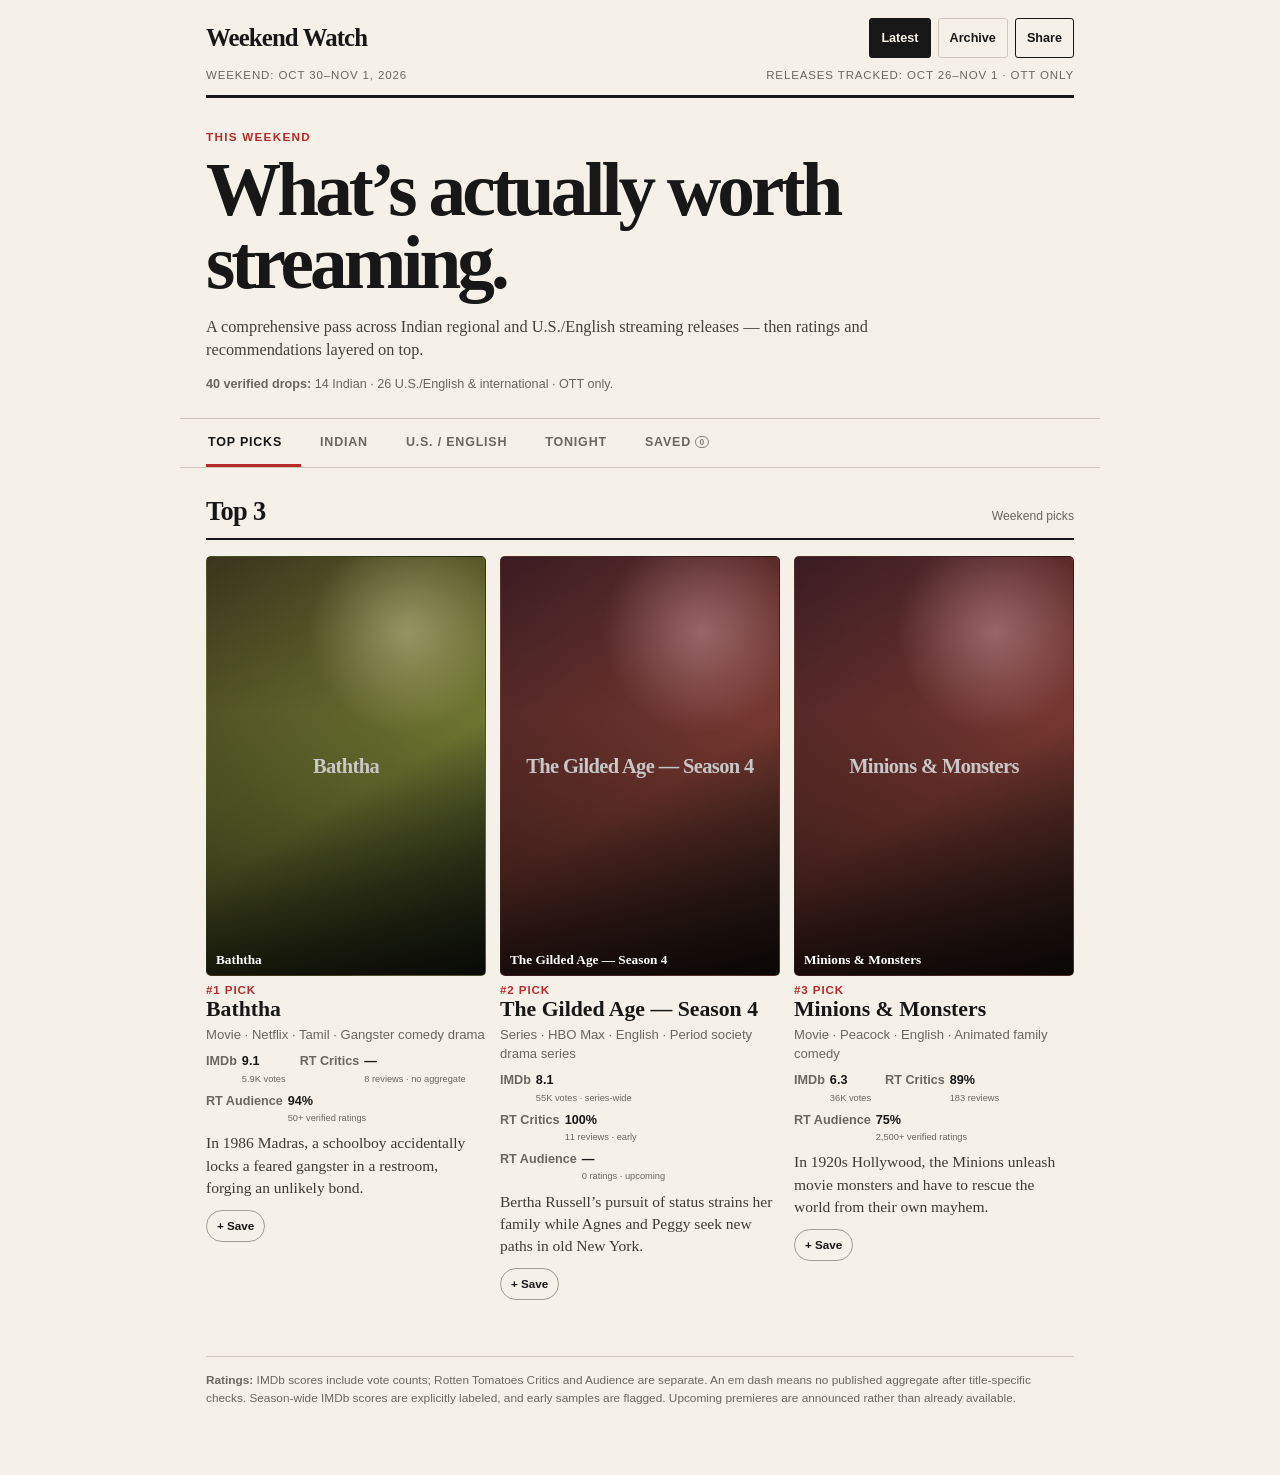
==== commit 40f71074: "Oct 30th Update" ====
--- a/index.html
+++ b/index.html
@@ -1,6 +1,6 @@
 <!DOCTYPE html>
 
-<html lang="en"><head><meta charset="utf-8"/><meta content="width=device-width, initial-scale=1, viewport-fit=cover" name="viewport"/><title>Weekend Watch — Oct 23–25, 2026</title><meta content="A verified weekend guide to new Indian and U.S./English OTT movies, shows and new seasons." name="description"/><style>
+<html lang="en"><head><meta charset="utf-8"/><meta content="width=device-width, initial-scale=1, viewport-fit=cover" name="viewport"/><title>Weekend Watch — Oct 30–Nov 1, 2026</title><meta content="A verified weekend guide to new Indian and U.S./English OTT movies, shows and new seasons." name="description"/><style>
 :root{--paper:#f5f1e8;--ink:#171717;--muted:#6b675f;--line:#cfc8bb;--soft:#e8e1d5;--red:#b52a2a;--green:#236b4b;--amber:#8a5a00;--blue:#275a8a}
 *{box-sizing:border-box}html{scroll-behavior:smooth}body{margin:0;background:var(--paper);color:var(--ink);font-family:Arial,Helvetica,sans-serif;line-height:1.45;-webkit-font-smoothing:antialiased}button{font:inherit}
 .page{width:min(920px,100%);margin:0 auto;padding:0 18px 56px}.masthead{padding:18px 0 11px;border-bottom:3px solid var(--ink);background:var(--paper)}.masthead-row{display:flex;align-items:center;justify-content:space-between;gap:14px}.brand{font-family:Georgia,"Times New Roman",serif;font-weight:700;font-size:1.55rem;letter-spacing:-.035em;white-space:nowrap}.header-actions{display:flex;align-items:center;gap:7px;flex:0 0 auto}
@@ -21,14 +21,14 @@
 .score-note{display:block;font-size:.58rem;line-height:1.3;color:var(--muted);font-weight:500;margin-top:2px}
 </style>
 <link href="/manifest.webmanifest" rel="manifest"/><meta content="#f5f1e8" name="theme-color"/><meta content="Weekend Watch" name="application-name"/><meta content="yes" name="apple-mobile-web-app-capable"/><meta content="default" name="apple-mobile-web-app-status-bar-style"/><meta content="Weekend Watch" name="apple-mobile-web-app-title"/><link href="/icons/apple-touch-icon.png" rel="apple-touch-icon" sizes="180x180"/><link href="/icons/favicon-32.png" rel="icon" sizes="32x32" type="image/png"/><link href="/icons/icon-192.png" rel="icon" sizes="192x192" type="image/png"/><link href="/watchlist-sync.css?v=2" rel="stylesheet"/></head>
-<body data-edition="2026-10-23" data-edition-label="Oct 23–25, 2026" data-permalink="https://ott.rudraraju.dev/archive/2026-10-23/"><div class="page">
-<header class="masthead"><div class="masthead-row"><div class="brand">Weekend Watch</div><div aria-label="Site navigation" class="header-actions"><a class="nav-link active" href="/">Latest</a><a class="nav-link" href="/archive/">Archive</a><button class="share" id="shareButton" type="button">Share</button></div></div><div class="edition"><span>Weekend: Oct 23–25, 2026</span><span>Releases tracked: Oct 19–25 · OTT only</span></div></header>
-<section class="hero"><div class="kicker">This weekend</div><h1>What’s actually worth streaming.</h1><p class="dek">A comprehensive pass across Indian regional and U.S./English streaming releases — then ratings and recommendations layered on top.</p><div class="coverage"><strong>22 verified drops:</strong> 11 Indian · 11 U.S./English · OTT only.</div></section>
+<body data-edition="2026-10-30" data-edition-label="Oct 30–Nov 1, 2026" data-permalink="https://ott.rudraraju.dev/archive/2026-10-30/"><div class="page">
+<header class="masthead"><div class="masthead-row"><div class="brand">Weekend Watch</div><div aria-label="Site navigation" class="header-actions"><a class="nav-link active" href="/">Latest</a><a class="nav-link" href="/archive/">Archive</a><button class="share" id="shareButton" type="button">Share</button></div></div><div class="edition"><span>Weekend: Oct 30–Nov 1, 2026</span><span>Releases tracked: Oct 26–Nov 1 · OTT only</span></div></header>
+<section class="hero"><div class="kicker">This weekend</div><h1>What’s actually worth streaming.</h1><p class="dek">A comprehensive pass across Indian regional and U.S./English streaming releases — then ratings and recommendations layered on top.</p><div class="coverage"><strong>40 verified drops:</strong> 14 Indian · 26 U.S./English &amp; international · OTT only.</div></section>
 <nav aria-label="Weekend Watch sections" class="tabs-wrap"><div class="tabs" role="tablist"><button aria-controls="panel-top" aria-selected="true" class="tab" id="tab-top" role="tab" type="button">Top Picks</button><button aria-controls="panel-india" aria-selected="false" class="tab" id="tab-india" role="tab" type="button">Indian</button><button aria-controls="panel-us" aria-selected="false" class="tab" id="tab-us" role="tab" type="button">U.S. / English</button><button aria-controls="panel-tonight" aria-selected="false" class="tab" id="tab-tonight" role="tab" type="button">Tonight</button><button aria-controls="panel-saved" aria-selected="false" class="tab" id="tab-saved" role="tab" type="button">Saved<span class="saved-count" hidden="" id="savedCount">0</span></button></div><div aria-label="Filter releases by type" class="filter-bar" hidden="" id="filterBar"><span class="filter-label">Filter</span><div aria-label="Content type" class="segment" role="group"><button aria-pressed="true" class="kind-filter" data-kind-filter="all" type="button">All</button><button aria-pressed="false" class="kind-filter" data-kind-filter="movie" type="button">Movies</button><button aria-pressed="false" class="kind-filter" data-kind-filter="show" type="button">Series</button></div></div></nav>
-<main><section aria-labelledby="tab-top" class="panel" id="panel-top" role="tabpanel"><div class="panel-head"><h2>Top 3</h2><div class="panel-note">Weekend picks</div></div><div class="top-picks-grid"><article class="top-pick" data-kind="movie" data-save-id="the-invite-movie-2026"><div aria-hidden="true" class="top-poster"><div class="poster-shell" data-poster="/poster?title=The+Invite&amp;kind=movie&amp;year=2026" style="--poster-hue:112"><div class="poster-fallback">The Invite</div><div class="poster-caption">The Invite</div></div></div><div class="rank">#1 PICK</div><div class="pick-title">The Invite</div><div class="meta">Movie · HBO Max · English · Comedy drama</div><div class="ratings-grid"><span class="score"><span class="score-label">IMDb</span><span class="score-value">—</span></span><span class="score"><span class="score-label">RT Critics</span><span class="score-value">96%<small class="score-note">293 reviews</small></span></span><span class="score"><span class="score-label">RT Audience</span><span class="score-value">89%<small class="score-note">1,000+ verified ratings</small></span></span></div><div class="summary">A strained couple’s dinner with their upstairs neighbors spirals into a night of uncomfortable revelations.</div></article><article class="top-pick" data-kind="movie" data-save-id="dorothy-movie-2026"><div aria-hidden="true" class="top-poster"><div class="poster-shell" data-poster="/poster?title=Dorothy&amp;kind=movie&amp;year=2026" style="--poster-hue:71"><div class="poster-fallback">Dorothy</div><div class="poster-caption">Dorothy</div></div></div><div class="rank">#2 PICK</div><div class="pick-title">Dorothy</div><div class="meta">Movie · Netflix · Tamil · Telugu/Hindi/Malayalam/Kannada dubs · Social drama</div><div class="ratings-grid"><span class="score"><span class="score-label">IMDb</span><span class="score-value">8.1<small class="score-note">votes unavailable</small></span></span><span class="score"><span class="score-label">RT Critics</span><span class="score-value">88%<small class="score-note">16 reviews · early</small></span></span><span class="score"><span class="score-label">RT Audience</span><span class="score-value">—<small class="score-note">fewer than 50 ratings</small></span></span></div><div class="summary">In rural Tamil Nadu, two friends confront caste, violence and masculinity when Dorothy challenges their assumptions.</div></article><article class="top-pick" data-kind="show" data-save-id="the-terminal-list-season-2-show-2026"><div aria-hidden="true" class="top-poster"><div class="poster-shell" data-poster="/poster?title=The+Terminal+List&amp;kind=series" style="--poster-hue:318"><div class="poster-fallback">The Terminal List — Season 2</div><div class="poster-caption">The Terminal List — Season 2</div></div></div><div class="rank">#3 PICK</div><div class="pick-title">The Terminal List — Season 2</div><div class="meta">Series · Prime Video · English · Action espionage thriller</div><div class="ratings-grid"><span class="score"><span class="score-label">IMDb</span><span class="score-value">—</span></span><span class="score"><span class="score-label">RT Critics</span><span class="score-value">—<small class="score-note">0 reviews · new season</small></span></span><span class="score"><span class="score-label">RT Audience</span><span class="score-value">—<small class="score-note">0 ratings · new season</small></span></span></div><div class="summary">James Reece pursues a global conspiracy while seeking redemption after his first campaign of revenge.</div></article></div><p class="note"><strong>Ratings format:</strong> every title uses IMDb, Rotten Tomatoes Critics and Rotten Tomatoes Audience. A dash means no reliable aggregate is available yet. Small or early samples are labeled rather than treated as mature scores.</p></section>
-<section aria-labelledby="tab-india" class="panel" hidden="" id="panel-india" role="tabpanel"><div class="panel-head"><h2>Indian releases</h2><div class="panel-note">11 verified</div></div><div class="filtered-empty" hidden="">No releases match this filter.</div><div class="legend"><strong>Labels:</strong> Recommended = strong pick · Worth Watching = solid option · Mixed / Niche = taste-dependent · Too New to Rate = not enough data · Wait for Reviews = early feedback unclear.</div><article class="release" data-kind="movie" data-save-id="the-paradise-movie-2026"><div aria-hidden="true" class="release-poster"><div class="poster-shell" data-poster="/poster?title=The+Paradise&amp;kind=movie&amp;year=2026" style="--poster-hue:21"><div class="poster-fallback">The Paradise</div><div class="poster-caption">The Paradise</div></div></div><div class="release-content"><div class="release-title">The Paradise</div><div class="release-meta">Movie · Netflix · Oct 22 · Telugu · Hindi/Tamil/Kannada/Malayalam dubs · <span class="genre">Period action drama</span></div><div class="ratings-grid"><span class="score"><span class="score-label">IMDb</span><span class="score-value">6.9<small class="score-note">votes unavailable</small></span></span><span class="score"><span class="score-label">RT Critics</span><span class="score-value">—</span></span><span class="score"><span class="score-label">RT Audience</span><span class="score-value">—</span></span></div></div><div class="verdict new">Too New to Rate</div><div class="release-summary">After years in prison, Jadal returns to 1980s Secunderabad to defend an oppressed community and challenge a brutal landlord.</div></article><article class="release" data-kind="movie" data-save-id="naa-wife-missing-movie-2026"><div aria-hidden="true" class="release-poster"><div class="poster-shell" data-poster="/poster?title=Naa+Wife+Missing&amp;kind=movie&amp;year=2026" style="--poster-hue:179"><div class="poster-fallback">Naa Wife Missing</div><div class="poster-caption">Naa Wife Missing</div></div></div><div class="release-content"><div class="release-title">Naa Wife Missing</div><div class="release-meta">Movie · aha · Oct 22 · Telugu · <span class="genre">Psychological mystery</span></div><div class="ratings-grid"><span class="score"><span class="score-label">IMDb</span><span class="score-value">—</span></span><span class="score"><span class="score-label">RT Critics</span><span class="score-value">—</span></span><span class="score"><span class="score-label">RT Audience</span><span class="score-value">—</span></span></div></div><div class="verdict new">Too New to Rate</div><div class="release-summary">A newlywed searches for his suddenly missing wife, only to uncover unsettling secrets about their marriage.</div></article><article class="release" data-kind="show" data-save-id="varam-show-2026"><div aria-hidden="true" class="release-poster"><div class="poster-shell" data-poster="/poster?title=Varam&amp;kind=series" style="--poster-hue:176"><div class="poster-fallback">Varam</div><div class="poster-caption">Varam</div></div></div><div class="release-content"><div class="release-title">Varam</div><div class="release-meta">Series · JioHotstar · Oct 22 · Telugu · <span class="genre">Fantasy suspense drama</span></div><div class="ratings-grid"><span class="score"><span class="score-label">IMDb</span><span class="score-value">—</span></span><span class="score"><span class="score-label">RT Critics</span><span class="score-value">—</span></span><span class="score"><span class="score-label">RT Audience</span><span class="score-value">—</span></span></div></div><div class="verdict new">Too New to Rate</div><div class="release-summary">A poor man discovers he can see tomorrow’s news and faces the consequences of changing what happens next.</div></article><article class="release" data-kind="movie" data-save-id="gajab-raat-movie-2026"><div aria-hidden="true" class="release-poster"><div class="poster-shell" data-poster="/poster?title=Gajab+Raat&amp;kind=movie&amp;year=2026" style="--poster-hue:233"><div class="poster-fallback">Gajab Raat</div><div class="poster-caption">Gajab Raat</div></div></div><div class="release-content"><div class="release-title">Gajab Raat</div><div class="release-meta">Movie · Netflix · Oct 23 · Hindi · <span class="genre">Crime mystery thriller</span></div><div class="ratings-grid"><span class="score"><span class="score-label">IMDb</span><span class="score-value">—</span></span><span class="score"><span class="score-label">RT Critics</span><span class="score-value">—</span></span><span class="score"><span class="score-label">RT Audience</span><span class="score-value">—</span></span></div></div><div class="verdict new">Too New to Rate</div><div class="release-summary">A corrupt police officer’s single act of mercy draws him into a deadly chain of choices over one turbulent night.</div></article><article class="release" data-kind="movie" data-save-id="dorothy-movie-2026"><div aria-hidden="true" class="release-poster"><div class="poster-shell" data-poster="/poster?title=Dorothy&amp;kind=movie&amp;year=2026" style="--poster-hue:71"><div class="poster-fallback">Dorothy</div><div class="poster-caption">Dorothy</div></div></div><div class="release-content"><div class="release-title">Dorothy</div><div class="release-meta">Movie · Netflix · Oct 23 · Tamil · Telugu/Hindi/Malayalam/Kannada dubs · <span class="genre">Social drama</span></div><div class="ratings-grid"><span class="score"><span class="score-label">IMDb</span><span class="score-value">8.1<small class="score-note">votes unavailable</small></span></span><span class="score"><span class="score-label">RT Critics</span><span class="score-value">88%<small class="score-note">16 reviews · early</small></span></span><span class="score"><span class="score-label">RT Audience</span><span class="score-value">—<small class="score-note">fewer than 50 ratings</small></span></span></div></div><div class="verdict try">Worth Watching</div><div class="release-summary">In rural Tamil Nadu, two friends confront caste, violence and masculinity when Dorothy challenges their assumptions.</div></article><article class="release" data-kind="movie" data-save-id="dhoomakethu-movie-2026"><div aria-hidden="true" class="release-poster"><div class="poster-shell" data-poster="/poster?title=Dhoomakethu&amp;kind=movie&amp;year=2026" style="--poster-hue:61"><div class="poster-fallback">Dhoomakethu</div><div class="poster-caption">Dhoomakethu</div></div></div><div class="release-content"><div class="release-title">Dhoomakethu</div><div class="release-meta">Movie · Netflix · Oct 23 · Malayalam · Hindi/Tamil/Telugu/Kannada dubs · <span class="genre">Time-loop comedy mystery</span></div><div class="ratings-grid"><span class="score"><span class="score-label">IMDb</span><span class="score-value">—</span></span><span class="score"><span class="score-label">RT Critics</span><span class="score-value">—<small class="score-note">5 reviews · no aggregate</small></span></span><span class="score"><span class="score-label">RT Audience</span><span class="score-value">—</span></span></div></div><div class="verdict new">Too New to Rate</div><div class="release-summary">A groom repeatedly relives his wedding day after a nightmare of his death, racing to unravel what is happening.</div></article><article class="release" data-kind="movie" data-save-id="sumo-didi-movie-2026"><div aria-hidden="true" class="release-poster"><div class="poster-shell" data-poster="/poster?title=Sumo+Didi&amp;kind=movie&amp;year=2026" style="--poster-hue:246"><div class="poster-fallback">Sumo Didi</div><div class="poster-caption">Sumo Didi</div></div></div><div class="release-content"><div class="release-title">Sumo Didi</div><div class="release-meta">Movie · ZEE5 · Oct 23 · Hindi · <span class="genre">Sports biographical drama</span></div><div class="ratings-grid"><span class="score"><span class="score-label">IMDb</span><span class="score-value">—</span></span><span class="score"><span class="score-label">RT Critics</span><span class="score-value">—</span></span><span class="score"><span class="score-label">RT Audience</span><span class="score-value">—</span></span></div></div><div class="verdict new">Too New to Rate</div><div class="release-summary">Hetal Dave battles prejudice and body-shaming to become India’s first professional female sumo wrestler.</div></article><article class="release" data-kind="show" data-save-id="sattamum-needhiyum-season-2-show-2026"><div aria-hidden="true" class="release-poster"><div class="poster-shell" data-poster="/poster?title=Sattamum+Needhiyum&amp;kind=series" style="--poster-hue:182"><div class="poster-fallback">Sattamum Needhiyum — Season 2</div><div class="poster-caption">Sattamum Needhiyum — Season 2</div></div></div><div class="release-content"><div class="release-title">Sattamum Needhiyum — Season 2</div><div class="release-meta">Series · ZEE5 · Oct 23 · Tamil · Malayalam dub · <span class="genre">Legal crime drama</span></div><div class="ratings-grid"><span class="score"><span class="score-label">IMDb</span><span class="score-value">—</span></span><span class="score"><span class="score-label">RT Critics</span><span class="score-value">—</span></span><span class="score"><span class="score-label">RT Audience</span><span class="score-value">—</span></span></div></div><div class="verdict new">Too New to Rate</div><div class="release-summary">Advocate Sundaramoorthy tackles a murder case that pushes his principles and pursuit of justice to the limit.</div></article><article class="release" data-kind="show" data-save-id="ayyana-mane-season-2-show-2026"><div aria-hidden="true" class="release-poster"><div class="poster-shell" data-poster="/poster?title=Ayyana+Mane&amp;kind=series" style="--poster-hue:188"><div class="poster-fallback">Ayyana Mane — Season 2</div><div class="poster-caption">Ayyana Mane — Season 2</div></div></div><div class="release-content"><div class="release-title">Ayyana Mane — Season 2</div><div class="release-meta">Series · ZEE5 · Oct 23 · Kannada · Hindi/Tamil/Telugu dubs · <span class="genre">Supernatural mystery thriller</span></div><div class="ratings-grid"><span class="score"><span class="score-label">IMDb</span><span class="score-value">—</span></span><span class="score"><span class="score-label">RT Critics</span><span class="score-value">—</span></span><span class="score"><span class="score-label">RT Audience</span><span class="score-value">—</span></span></div></div><div class="verdict new">Too New to Rate</div><div class="release-summary">Jaaji inherits control of a troubled mansion, where new secrets and a voice from the dead reopen old suspicions.</div></article><article class="release" data-kind="show" data-save-id="shwetkali-season-2-show-2026"><div aria-hidden="true" class="release-poster"><div class="poster-shell" data-poster="/poster?title=Shwetkali&amp;kind=series" style="--poster-hue:347"><div class="poster-fallback">Shwetkali — Season 2</div><div class="poster-caption">Shwetkali — Season 2</div></div></div><div class="release-content"><div class="release-title">Shwetkali — Season 2</div><div class="release-meta">Series · ZEE5 · Oct 23 · Bengali · <span class="genre">Supernatural mystery thriller</span></div><div class="ratings-grid"><span class="score"><span class="score-label">IMDb</span><span class="score-value">—</span></span><span class="score"><span class="score-label">RT Critics</span><span class="score-value">—</span></span><span class="score"><span class="score-label">RT Audience</span><span class="score-value">—</span></span></div></div><div class="verdict new">Too New to Rate</div><div class="release-summary">A possessed bride and a string of snakebite deaths draw Urvi into a lethal mystery.</div></article><article class="release" data-kind="show" data-save-id="the-legend-of-hanuman-season-7-show-2026"><div aria-hidden="true" class="release-poster"><div class="poster-shell" data-poster="/poster?title=The+Legend+of+Hanuman&amp;kind=series" style="--poster-hue:0"><div class="poster-fallback">The Legend of Hanuman — Season 7</div><div class="poster-caption">The Legend of Hanuman — Season 7</div></div></div><div class="release-content"><div class="release-title">The Legend of Hanuman — Season 7</div><div class="release-meta">Series · JioHotstar · Oct 23 · Hindi · Tamil/Telugu/Kannada/Malayalam/Bengali/Marathi dubs · <span class="genre">Animated mythological adventure</span></div><div class="ratings-grid"><span class="score"><span class="score-label">IMDb</span><span class="score-value">—</span></span><span class="score"><span class="score-label">RT Critics</span><span class="score-value">—</span></span><span class="score"><span class="score-label">RT Audience</span><span class="score-value">—</span></span></div></div><div class="verdict new">Too New to Rate</div><div class="release-summary">As the battle for Lanka intensifies, Hanuman seeks a weapon to defeat Ravana and discovers hidden stories from Rama’s past.</div></article></section>
-<section aria-labelledby="tab-us" class="panel" hidden="" id="panel-us" role="tabpanel"><div class="panel-head"><h2>U.S. / English releases</h2><div class="panel-note">11 verified</div></div><div class="filtered-empty" hidden="">No releases match this filter.</div><div class="legend"><strong>Labels:</strong> Recommended = strong pick · Worth Watching = solid option · Mixed / Niche = taste-dependent · Too New to Rate = not enough data · Wait for Reviews = early feedback unclear.</div><article class="release" data-kind="movie" data-save-id="moana-movie-2026"><div aria-hidden="true" class="release-poster"><div class="poster-shell" data-poster="/poster?title=Moana&amp;kind=movie&amp;year=2026" style="--poster-hue:86"><div class="poster-fallback">Moana</div><div class="poster-caption">Moana</div></div></div><div class="release-content"><div class="release-title">Moana</div><div class="release-meta">Movie · Disney+ · JioHotstar (India) · Oct 21 · English · Hindi/Tamil/Telugu dubs · <span class="genre">Family fantasy musical</span></div><div class="ratings-grid"><span class="score"><span class="score-label">IMDb</span><span class="score-value">—</span></span><span class="score"><span class="score-label">RT Critics</span><span class="score-value">33%<small class="score-note">197 reviews</small></span></span><span class="score"><span class="score-label">RT Audience</span><span class="score-value">87%<small class="score-note">1,000+ verified ratings</small></span></span></div></div><div class="verdict maybe">Mixed / Niche</div><div class="release-summary">Moana voyages beyond Motunui’s reef with the demigod Maui to restore prosperity to her island.</div></article><article class="release" data-kind="show" data-save-id="the-terminal-list-season-2-show-2026"><div aria-hidden="true" class="release-poster"><div class="poster-shell" data-poster="/poster?title=The+Terminal+List&amp;kind=series" style="--poster-hue:318"><div class="poster-fallback">The Terminal List — Season 2</div><div class="poster-caption">The Terminal List — Season 2</div></div></div><div class="release-content"><div class="release-title">The Terminal List — Season 2</div><div class="release-meta">Series · Prime Video · Oct 21 · English · <span class="genre">Action espionage thriller</span></div><div class="ratings-grid"><span class="score"><span class="score-label">IMDb</span><span class="score-value">—</span></span><span class="score"><span class="score-label">RT Critics</span><span class="score-value">—<small class="score-note">0 reviews · new season</small></span></span><span class="score"><span class="score-label">RT Audience</span><span class="score-value">—<small class="score-note">0 ratings · new season</small></span></span></div></div><div class="verdict new">Too New to Rate</div><div class="release-summary">James Reece pursues a global conspiracy while seeking redemption after his first campaign of revenge.</div></article><article class="release" data-kind="show" data-save-id="where-s-wanda-season-2-show-2026"><div aria-hidden="true" class="release-poster"><div class="poster-shell" data-poster="/poster?title=Where%E2%80%99s+Wanda%3F&amp;kind=series" style="--poster-hue:207"><div class="poster-fallback">Where’s Wanda? — Season 2</div><div class="poster-caption">Where’s Wanda? — Season 2</div></div></div><div class="release-content"><div class="release-title">Where’s Wanda? — Season 2</div><div class="release-meta">Series · Apple TV · Oct 21 · German · English subtitles · <span class="genre">Dark comedy mystery</span></div><div class="ratings-grid"><span class="score"><span class="score-label">IMDb</span><span class="score-value">—</span></span><span class="score"><span class="score-label">RT Critics</span><span class="score-value">—</span></span><span class="score"><span class="score-label">RT Audience</span><span class="score-value">—</span></span></div></div><div class="verdict new">Too New to Rate</div><div class="release-summary">The Klatt family tries to clear Wanda after she is found standing over a dead body.</div></article><article class="release" data-kind="show" data-save-id="the-mothers-of-penguins-season-2-show-2026"><div aria-hidden="true" class="release-poster"><div class="poster-shell" data-poster="/poster?title=The+Mothers+of+Penguins&amp;kind=series" style="--poster-hue:246"><div class="poster-fallback">The Mothers of Penguins — Season 2</div><div class="poster-caption">The Mothers of Penguins — Season 2</div></div></div><div class="release-content"><div class="release-title">The Mothers of Penguins — Season 2</div><div class="release-meta">Series · Netflix · Oct 21 · Polish · English subtitles · <span class="genre">Family sports drama</span></div><div class="ratings-grid"><span class="score"><span class="score-label">IMDb</span><span class="score-value">—</span></span><span class="score"><span class="score-label">RT Critics</span><span class="score-value">—</span></span><span class="score"><span class="score-label">RT Audience</span><span class="score-value">—</span></span></div></div><div class="verdict new">Too New to Rate</div><div class="release-summary">A mother and MMA fighter faces fresh challenges while navigating her son’s schooling and their family life.</div></article><article class="release" data-kind="show" data-save-id="nobody-wants-this-season-3-show-2026"><div aria-hidden="true" class="release-poster"><div class="poster-shell" data-poster="/poster?title=Nobody+Wants+This&amp;kind=series" style="--poster-hue:316"><div class="poster-fallback">Nobody Wants This — Season 3</div><div class="poster-caption">Nobody Wants This — Season 3</div></div></div><div class="release-content"><div class="release-title">Nobody Wants This — Season 3</div><div class="release-meta">Series · Netflix · Oct 22 · English · <span class="genre">Romantic comedy</span></div><div class="ratings-grid"><span class="score"><span class="score-label">IMDb</span><span class="score-value">—</span></span><span class="score"><span class="score-label">RT Critics</span><span class="score-value">—<small class="score-note">new season · early</small></span></span><span class="score"><span class="score-label">RT Audience</span><span class="score-value">—<small class="score-note">new season · early</small></span></span></div></div><div class="verdict new">Too New to Rate</div><div class="release-summary">Joanne and Noah move in together while their friends confront the fallout of complicated relationships.</div></article><article class="release" data-kind="movie" data-save-id="the-invite-movie-2026"><div aria-hidden="true" class="release-poster"><div class="poster-shell" data-poster="/poster?title=The+Invite&amp;kind=movie&amp;year=2026" style="--poster-hue:112"><div class="poster-fallback">The Invite</div><div class="poster-caption">The Invite</div></div></div><div class="release-content"><div class="release-title">The Invite</div><div class="release-meta">Movie · HBO Max · Oct 23 · English · <span class="genre">Comedy drama</span></div><div class="ratings-grid"><span class="score"><span class="score-label">IMDb</span><span class="score-value">—</span></span><span class="score"><span class="score-label">RT Critics</span><span class="score-value">96%<small class="score-note">293 reviews</small></span></span><span class="score"><span class="score-label">RT Audience</span><span class="score-value">89%<small class="score-note">1,000+ verified ratings</small></span></span></div></div><div class="verdict watch">Recommended</div><div class="release-summary">A strained couple’s dinner with their upstairs neighbors spirals into a night of uncomfortable revelations.</div></article><article class="release" data-kind="show" data-save-id="lupin-part-4-show-2026"><div aria-hidden="true" class="release-poster"><div class="poster-shell" data-poster="/poster?title=Lupin&amp;kind=series" style="--poster-hue:44"><div class="poster-fallback">Lupin — Part 4</div><div class="poster-caption">Lupin — Part 4</div></div></div><div class="release-content"><div class="release-title">Lupin — Part 4</div><div class="release-meta">Series · Netflix · Oct 23 · French · English dub/subtitles · <span class="genre">Heist crime thriller</span></div><div class="ratings-grid"><span class="score"><span class="score-label">IMDb</span><span class="score-value">—</span></span><span class="score"><span class="score-label">RT Critics</span><span class="score-value">—<small class="score-note">new part · early</small></span></span><span class="score"><span class="score-label">RT Audience</span><span class="score-value">—<small class="score-note">new part · early</small></span></span></div></div><div class="verdict new">Too New to Rate</div><div class="release-summary">Assane Diop’s attempt to leave his life of disguises behind is upended by a fresh criminal challenge.</div></article><article class="release" data-kind="show" data-save-id="fading-grandeur-show-2026"><div aria-hidden="true" class="release-poster"><div class="poster-shell" data-poster="/poster?title=Fading+Grandeur&amp;kind=series" style="--poster-hue:207"><div class="poster-fallback">Fading Grandeur</div><div class="poster-caption">Fading Grandeur</div></div></div><div class="release-content"><div class="release-title">Fading Grandeur</div><div class="release-meta">Series · Netflix · Oct 23 · Spanish · English subtitles · <span class="genre">Dark comedy drama</span></div><div class="ratings-grid"><span class="score"><span class="score-label">IMDb</span><span class="score-value">—</span></span><span class="score"><span class="score-label">RT Critics</span><span class="score-value">—</span></span><span class="score"><span class="score-label">RT Audience</span><span class="score-value">—</span></span></div></div><div class="verdict new">Too New to Rate</div><div class="release-summary">A fallen marquis tries to sell his crumbling mansion to a mysterious buyer with her own agenda.</div></article><article class="release" data-kind="movie" data-save-id="paralyzed-by-hope-the-maria-bamford-story-movie-2026"><div aria-hidden="true" class="release-poster"><div class="poster-shell" data-poster="/poster?title=Paralyzed+by+Hope%3A+The+Maria+Bamford+Story&amp;kind=movie&amp;year=2026" style="--poster-hue:301"><div class="poster-fallback">Paralyzed by Hope: The Maria Bamford Story</div><div class="poster-caption">Paralyzed by Hope: The Maria Bamford Story</div></div></div><div class="release-content"><div class="release-title">Paralyzed by Hope: The Maria Bamford Story</div><div class="release-meta">Movie · Netflix · Oct 23 · English · <span class="genre">Biographical documentary</span></div><div class="ratings-grid"><span class="score"><span class="score-label">IMDb</span><span class="score-value">—</span></span><span class="score"><span class="score-label">RT Critics</span><span class="score-value">—</span></span><span class="score"><span class="score-label">RT Audience</span><span class="score-value">—</span></span></div></div><div class="verdict new">Too New to Rate</div><div class="release-summary">Maria Bamford explores the mental-health struggles, losses and resilience behind her boundary-pushing comedy.</div></article><article class="release" data-kind="movie" data-save-id="the-cycle-movie-2026"><div aria-hidden="true" class="release-poster"><div class="poster-shell" data-poster="/poster?title=The+Cycle&amp;kind=movie&amp;year=2026" style="--poster-hue:15"><div class="poster-fallback">The Cycle</div><div class="poster-caption">The Cycle</div></div></div><div class="release-content"><div class="release-title">The Cycle</div><div class="release-meta">Movie · Shudder · AMC+ · Oct 23 · English · <span class="genre">Supernatural horror mystery</span></div><div class="ratings-grid"><span class="score"><span class="score-label">IMDb</span><span class="score-value">—</span></span><span class="score"><span class="score-label">RT Critics</span><span class="score-value">92%<small class="score-note">26 reviews · early</small></span></span><span class="score"><span class="score-label">RT Audience</span><span class="score-value">—<small class="score-note">0 ratings</small></span></span></div></div><div class="verdict try">Worth Watching</div><div class="release-summary">A woman investigates her long-missing father’s grisly reappearance and discovers an unsettling past.</div></article><article class="release" data-kind="movie" data-save-id="surviving-hurricane-otis-movie-2026"><div aria-hidden="true" class="release-poster"><div class="poster-shell" data-poster="/poster?title=Surviving+Hurricane+Otis&amp;kind=movie&amp;year=2026" style="--poster-hue:137"><div class="poster-fallback">Surviving Hurricane Otis</div><div class="poster-caption">Surviving Hurricane Otis</div></div></div><div class="release-content"><div class="release-title">Surviving Hurricane Otis</div><div class="release-meta">Movie · Netflix · Oct 23 · Spanish · English subtitles · <span class="genre">Survival drama</span></div><div class="ratings-grid"><span class="score"><span class="score-label">IMDb</span><span class="score-value">—</span></span><span class="score"><span class="score-label">RT Critics</span><span class="score-value">—</span></span><span class="score"><span class="score-label">RT Audience</span><span class="score-value">—</span></span></div></div><div class="verdict new">Too New to Rate</div><div class="release-summary">Two half-brothers fight for their lives at sea as a surprise storm becomes a Category 5 hurricane.</div></article></section>
-<section aria-labelledby="tab-tonight" class="panel" hidden="" id="panel-tonight" role="tabpanel"><div class="panel-head"><h2>What I’d watch tonight</h2><div class="panel-note">Quick decision</div></div><div class="quick-list"><div class="quick-row"><div class="quick-label">Tonight’s pick</div><div class="quick-value">The Invite — HBO Max</div></div><div class="quick-row"><div class="quick-label">Indian thriller</div><div class="quick-value">Gajab Raat — Netflix</div></div><div class="quick-row"><div class="quick-label">Tamil film</div><div class="quick-value">Dorothy — Netflix</div></div><div class="quick-row"><div class="quick-label">Telugu film</div><div class="quick-value">The Paradise — Netflix</div></div><div class="quick-row"><div class="quick-label">Malayalam film</div><div class="quick-value">Dhoomakethu — Netflix</div></div><div class="quick-row"><div class="quick-label">Bengali mystery</div><div class="quick-value">Shwetkali S2 — ZEE5</div></div><div class="quick-row"><div class="quick-label">Kannada series</div><div class="quick-value">Ayyana Mane S2 — ZEE5</div></div><div class="quick-row"><div class="quick-label">U.S. action series</div><div class="quick-value">The Terminal List S2 — Prime Video</div></div><div class="quick-row"><div class="quick-label">Crime series</div><div class="quick-value">Lupin Part 4 — Netflix</div></div><div class="quick-row"><div class="quick-label">Horror</div><div class="quick-value">The Cycle — Shudder</div></div><div class="quick-row"><div class="quick-label">Family movie</div><div class="quick-value">Moana — Disney+</div></div><div class="quick-row"><div class="quick-label">Documentary</div><div class="quick-value">Paralyzed by Hope — Netflix</div></div></div><p class="note"><strong>Scope:</strong> new OTT originals, scripted series/new seasons, documentaries/docuseries, and meaningful first subscription-streaming arrivals after theatrical runs. We exclude theatrical-only releases, PVOD/rental-only releases, ordinary weekly episodes, old catalog additions, stand-up specials, and reality TV/reality competition/docusoap formats.</p></section>
+<main><section aria-labelledby="tab-top" class="panel" id="panel-top" role="tabpanel"><div class="panel-head"><h2>Top 3</h2><div class="panel-note">Weekend picks</div></div><div class="top-picks-grid"><article class="top-pick" data-kind="movie" data-save-id="baththa-movie-2026"><div aria-hidden="true" class="top-poster"><div class="poster-shell" data-poster="/poster?title=Baththa&amp;kind=movie&amp;year=2026" style="--poster-hue:49"><div class="poster-fallback">Baththa</div><div class="poster-caption">Baththa</div></div></div><div class="rank">#1 PICK</div><div class="pick-title">Baththa</div><div class="meta">Movie · Netflix · Tamil · Gangster comedy drama</div><div class="ratings-grid"><span class="score"><span class="score-label">IMDb</span><span class="score-value">9.1<small class="score-note">5.9K votes</small></span></span><span class="score"><span class="score-label">RT Critics</span><span class="score-value">—<small class="score-note">8 reviews · no aggregate</small></span></span><span class="score"><span class="score-label">RT Audience</span><span class="score-value">94%<small class="score-note">50+ verified ratings</small></span></span></div><div class="summary">In 1986 Madras, a schoolboy accidentally locks a feared gangster in a restroom, forging an unlikely bond.</div></article><article class="top-pick" data-kind="show" data-save-id="the-gilded-age-season-4-show-2022"><div aria-hidden="true" class="top-poster"><div class="poster-shell" data-poster="/poster?title=The+Gilded+Age&amp;kind=series" style="--poster-hue:349"><div class="poster-fallback">The Gilded Age — Season 4</div><div class="poster-caption">The Gilded Age — Season 4</div></div></div><div class="rank">#2 PICK</div><div class="pick-title">The Gilded Age — Season 4</div><div class="meta">Series · HBO Max · English · Period society drama series</div><div class="ratings-grid"><span class="score"><span class="score-label">IMDb</span><span class="score-value">8.1<small class="score-note">55K votes · series-wide</small></span></span><span class="score"><span class="score-label">RT Critics</span><span class="score-value">100%<small class="score-note">11 reviews · early</small></span></span><span class="score"><span class="score-label">RT Audience</span><span class="score-value">—<small class="score-note">0 ratings · upcoming</small></span></span></div><div class="summary">Bertha Russell’s pursuit of status strains her family while Agnes and Peggy seek new paths in old New York.</div></article><article class="top-pick" data-kind="movie" data-save-id="minions-monsters-movie-2026"><div aria-hidden="true" class="top-poster"><div class="poster-shell" data-poster="/poster?title=Minions+%26+Monsters&amp;kind=movie&amp;year=2026" style="--poster-hue:348"><div class="poster-fallback">Minions &amp; Monsters</div><div class="poster-caption">Minions &amp; Monsters</div></div></div><div class="rank">#3 PICK</div><div class="pick-title">Minions &amp; Monsters</div><div class="meta">Movie · Peacock · English · Animated family comedy</div><div class="ratings-grid"><span class="score"><span class="score-label">IMDb</span><span class="score-value">6.3<small class="score-note">36K votes</small></span></span><span class="score"><span class="score-label">RT Critics</span><span class="score-value">89%<small class="score-note">183 reviews</small></span></span><span class="score"><span class="score-label">RT Audience</span><span class="score-value">75%<small class="score-note">2,500+ verified ratings</small></span></span></div><div class="summary">In 1920s Hollywood, the Minions unleash movie monsters and have to rescue the world from their own mayhem.</div></article></div><p class="note"><strong>Ratings:</strong> IMDb scores include vote counts; Rotten Tomatoes Critics and Audience are separate. An em dash means no published aggregate after title-specific checks. Season-wide IMDb scores are explicitly labeled, and early samples are flagged. Upcoming premieres are announced rather than already available.</p></section>
+<section aria-labelledby="tab-india" class="panel" hidden="" id="panel-india" role="tabpanel"><div class="panel-head"><h2>Indian releases</h2><div class="panel-note">14 verified</div></div><div class="filtered-empty" hidden="">No releases match this filter.</div><div class="legend"><strong>Labels:</strong> Recommended = strong pick · Worth Watching = solid option · Mixed / Niche = taste-dependent · Too New to Rate = not enough data · Wait for Reviews = early feedback unclear.</div><article class="release" data-kind="show" data-save-id="hostel-haadsa-show-2026"><div aria-hidden="true" class="release-poster"><div class="poster-shell" data-poster="/poster?title=Hostel+Haadsa&amp;kind=series" style="--poster-hue:136"><div class="poster-fallback">Hostel Haadsa</div><div class="poster-caption">Hostel Haadsa</div></div></div><div class="release-content"><div class="release-title">Hostel Haadsa</div><div class="release-meta">Series · ZEE5 · Oct 28 · Hindi · <span class="genre">Horror mystery series</span></div><div class="ratings-grid"><span class="score"><span class="score-label">IMDb</span><span class="score-value">—</span></span><span class="score"><span class="score-label">RT Critics</span><span class="score-value">—</span></span><span class="score"><span class="score-label">RT Audience</span><span class="score-value">—</span></span></div></div><div class="verdict new">New arrival</div><div class="release-summary">A skeptic investigating a Shimla hostel legend encounters disappearances and a terrifying rider said to haunt the woods.</div></article><article class="release" data-kind="show" data-save-id="dhindora-season-1-show-2021"><div aria-hidden="true" class="release-poster"><div class="poster-shell" data-poster="/poster?title=Dhindora&amp;kind=series" style="--poster-hue:269"><div class="poster-fallback">Dhindora — Season 1</div><div class="poster-caption">Dhindora — Season 1</div></div></div><div class="release-content"><div class="release-title">Dhindora — Season 1</div><div class="release-meta">Series · Netflix · Oct 28 · Hindi · <span class="genre">Family comedy series</span></div><div class="ratings-grid"><span class="score"><span class="score-label">IMDb</span><span class="score-value">8.7<small class="score-note">127K votes</small></span></span><span class="score"><span class="score-label">RT Critics</span><span class="score-value">—</span></span><span class="score"><span class="score-label">RT Audience</span><span class="score-value">—</span></span></div></div><div class="verdict new">New arrival</div><div class="release-summary">Bhuvan Bam plays multiple members of a family whose enormous lottery win sets off chaotic repercussions.</div></article><article class="release" data-kind="movie" data-save-id="baththa-movie-2026"><div aria-hidden="true" class="release-poster"><div class="poster-shell" data-poster="/poster?title=Baththa&amp;kind=movie&amp;year=2026" style="--poster-hue:49"><div class="poster-fallback">Baththa</div><div class="poster-caption">Baththa</div></div></div><div class="release-content"><div class="release-title">Baththa</div><div class="release-meta">Movie · Netflix · Oct 29 · Tamil · <span class="genre">Gangster comedy drama</span></div><div class="ratings-grid"><span class="score"><span class="score-label">IMDb</span><span class="score-value">9.1<small class="score-note">5.9K votes</small></span></span><span class="score"><span class="score-label">RT Critics</span><span class="score-value">—<small class="score-note">8 reviews · no aggregate</small></span></span><span class="score"><span class="score-label">RT Audience</span><span class="score-value">94%<small class="score-note">50+ verified ratings</small></span></span></div></div><div class="verdict new">New arrival</div><div class="release-summary">In 1986 Madras, a schoolboy accidentally locks a feared gangster in a restroom, forging an unlikely bond.</div></article><article class="release" data-kind="movie" data-save-id="thella-kaagitham-movie-2026"><div aria-hidden="true" class="release-poster"><div class="poster-shell" data-poster="/poster?title=Thella+Kaagitham&amp;kind=movie&amp;year=2026" style="--poster-hue:87"><div class="poster-fallback">Thella Kaagitham</div><div class="poster-caption">Thella Kaagitham</div></div></div><div class="release-content"><div class="release-title">Thella Kaagitham</div><div class="release-meta">Movie · ETV Win · Oct 29 · Telugu · <span class="genre">Romantic drama</span></div><div class="ratings-grid"><span class="score"><span class="score-label">IMDb</span><span class="score-value">—</span></span><span class="score"><span class="score-label">RT Critics</span><span class="score-value">—</span></span><span class="score"><span class="score-label">RT Audience</span><span class="score-value">—</span></span></div></div><div class="verdict new">New arrival</div><div class="release-summary">A young couple’s relationship faces pressure from family expectations and difficult circumstances.</div></article><article class="release" data-kind="show" data-save-id="akka-show-2026"><div aria-hidden="true" class="release-poster"><div class="poster-shell" data-poster="/poster?title=Akka&amp;kind=series" style="--poster-hue:325"><div class="poster-fallback">Akka</div><div class="poster-caption">Akka</div></div></div><div class="release-content"><div class="release-title">Akka</div><div class="release-meta">Series · Netflix · Oct 30 · Hindi · Tamil/Telugu dubs · <span class="genre">Period crime series</span></div><div class="ratings-grid"><span class="score"><span class="score-label">IMDb</span><span class="score-value">—</span></span><span class="score"><span class="score-label">RT Critics</span><span class="score-value">—</span></span><span class="score"><span class="score-label">RT Audience</span><span class="score-value">—</span></span></div></div><div class="verdict wait">Coming soon</div><div class="release-summary">Two powerful women battle over the reins of a criminal empire as betrayal threatens their matriarchal order.</div></article><article class="release" data-kind="movie" data-save-id="meethe-mein-kya-hai-movie-2026"><div aria-hidden="true" class="release-poster"><div class="poster-shell" data-poster="/poster?title=Meethe+Mein+Kya+Hai&amp;kind=movie&amp;year=2026" style="--poster-hue:88"><div class="poster-fallback">Meethe Mein Kya Hai</div><div class="poster-caption">Meethe Mein Kya Hai</div></div></div><div class="release-content"><div class="release-title">Meethe Mein Kya Hai</div><div class="release-meta">Movie · Netflix · Oct 30 · Hindi · <span class="genre">Family comedy drama</span></div><div class="ratings-grid"><span class="score"><span class="score-label">IMDb</span><span class="score-value">—</span></span><span class="score"><span class="score-label">RT Critics</span><span class="score-value">—</span></span><span class="score"><span class="score-label">RT Audience</span><span class="score-value">—</span></span></div></div><div class="verdict wait">Coming soon</div><div class="release-summary">A large family reunites for Diwali, where a surprise wedding announcement exposes secrets and old disagreements.</div></article><article class="release" data-kind="movie" data-save-id="sigma-movie-2026"><div aria-hidden="true" class="release-poster"><div class="poster-shell" data-poster="/poster?title=Sigma&amp;kind=movie&amp;year=2026" style="--poster-hue:171"><div class="poster-fallback">Sigma</div><div class="poster-caption">Sigma</div></div></div><div class="release-content"><div class="release-title">Sigma</div><div class="release-meta">Movie · Netflix · Oct 30 · Tamil / Telugu · <span class="genre">Action heist comedy</span></div><div class="ratings-grid"><span class="score"><span class="score-label">IMDb</span><span class="score-value">6.9<small class="score-note">2.2K votes</small></span></span><span class="score"><span class="score-label">RT Critics</span><span class="score-value">—<small class="score-note">6 reviews · no aggregate</small></span></span><span class="score"><span class="score-label">RT Audience</span><span class="score-value">—<small class="score-note">0 ratings</small></span></span></div></div><div class="verdict wait">Coming soon</div><div class="release-summary">A rule-breaking treasure hunter schemes to secure the ultimate prize while rivals close in.</div></article><article class="release" data-kind="movie" data-save-id="immortal-movie-2026"><div aria-hidden="true" class="release-poster"><div class="poster-shell" data-poster="/poster?title=Immortal&amp;kind=movie&amp;year=2026" style="--poster-hue:255"><div class="poster-fallback">Immortal</div><div class="poster-caption">Immortal</div></div></div><div class="release-content"><div class="release-title">Immortal</div><div class="release-meta">Movie · SonyLIV · Oct 30 · Tamil · <span class="genre">Vampire fantasy horror</span></div><div class="ratings-grid"><span class="score"><span class="score-label">IMDb</span><span class="score-value">8.8<small class="score-note">1.4K votes</small></span></span><span class="score"><span class="score-label">RT Critics</span><span class="score-value">—<small class="score-note">3 reviews · no aggregate</small></span></span><span class="score"><span class="score-label">RT Audience</span><span class="score-value">—<small class="score-note">fewer than 50 ratings</small></span></span></div></div><div class="verdict wait">Coming soon</div><div class="release-summary">A young bachelor moves into a woman’s apartment and finds that the nightmare lurking there may be inescapable.</div></article><article class="release" data-kind="movie" data-save-id="the-dark-heaven-movie-2026"><div aria-hidden="true" class="release-poster"><div class="poster-shell" data-poster="/poster?title=The+Dark+Heaven&amp;kind=movie&amp;year=2026" style="--poster-hue:224"><div class="poster-fallback">The Dark Heaven</div><div class="poster-caption">The Dark Heaven</div></div></div><div class="release-content"><div class="release-title">The Dark Heaven</div><div class="release-meta">Movie · Prime Video / aha Tamil · Oct 30 · Tamil · <span class="genre">Supernatural crime thriller</span></div><div class="ratings-grid"><span class="score"><span class="score-label">IMDb</span><span class="score-value">8.3<small class="score-note">544 votes</small></span></span><span class="score"><span class="score-label">RT Critics</span><span class="score-value">—</span></span><span class="score"><span class="score-label">RT Audience</span><span class="score-value">—</span></span></div></div><div class="verdict wait">Coming soon</div><div class="release-summary">An officer investigates village deaths linked to an ominous book, a missing librarian and claims of a curse.</div></article><article class="release" data-kind="show" data-save-id="love-always-show-2026"><div aria-hidden="true" class="release-poster"><div class="poster-shell" data-poster="/poster?title=Love+Always&amp;kind=series" style="--poster-hue:14"><div class="poster-fallback">Love Always</div><div class="poster-caption">Love Always</div></div></div><div class="release-content"><div class="release-title">Love Always</div><div class="release-meta">Series · JioHotstar · Oct 30 · Tamil · <span class="genre">Fantasy romantic comedy series</span></div><div class="ratings-grid"><span class="score"><span class="score-label">IMDb</span><span class="score-value">—</span></span><span class="score"><span class="score-label">RT Critics</span><span class="score-value">—</span></span><span class="score"><span class="score-label">RT Audience</span><span class="score-value">—</span></span></div></div><div class="verdict wait">Coming soon</div><div class="release-summary">An estranged older couple unexpectedly regains youth and gets another chance to understand their relationship.</div></article><article class="release" data-kind="movie" data-save-id="sub-inspector-yugandhar-movie-2026"><div aria-hidden="true" class="release-poster"><div class="poster-shell" data-poster="/poster?title=Sub-Inspector+Yugandhar&amp;kind=movie&amp;year=2026" style="--poster-hue:326"><div class="poster-fallback">Sub-Inspector Yugandhar</div><div class="poster-caption">Sub-Inspector Yugandhar</div></div></div><div class="release-content"><div class="release-title">Sub-Inspector Yugandhar</div><div class="release-meta">Movie · Netflix · Oct 30 · Telugu · <span class="genre">Police investigation thriller</span></div><div class="ratings-grid"><span class="score"><span class="score-label">IMDb</span><span class="score-value">—</span></span><span class="score"><span class="score-label">RT Critics</span><span class="score-value">—</span></span><span class="score"><span class="score-label">RT Audience</span><span class="score-value">—</span></span></div></div><div class="verdict wait">Coming soon</div><div class="release-summary">An investigating officer searches for the truth behind a series of suspicious deaths and tangled local secrets.</div></article><article class="release" data-kind="movie" data-save-id="don-t-trouble-the-trouble-movie-2026"><div aria-hidden="true" class="release-poster"><div class="poster-shell" data-poster="/poster?title=Don%27t+Trouble+the+Trouble&amp;kind=movie&amp;year=2026" style="--poster-hue:327"><div class="poster-fallback">Don't Trouble the Trouble</div><div class="poster-caption">Don't Trouble the Trouble</div></div></div><div class="release-content"><div class="release-title">Don't Trouble the Trouble</div><div class="release-meta">Movie · Netflix · Oct 30 · Telugu · Tamil/Malayalam versions · <span class="genre">Fantasy adventure comedy</span></div><div class="ratings-grid"><span class="score"><span class="score-label">IMDb</span><span class="score-value">—</span></span><span class="score"><span class="score-label">RT Critics</span><span class="score-value">—</span></span><span class="score"><span class="score-label">RT Audience</span><span class="score-value">—</span></span></div></div><div class="verdict wait">Coming soon</div><div class="release-summary">A street magician encounters a mysterious girl whose extraordinary powers turn their journey upside down.</div></article><article class="release" data-kind="show" data-save-id="rudravanam-ps-show-2026"><div aria-hidden="true" class="release-poster"><div class="poster-shell" data-poster="/poster?title=Rudravanam+PS&amp;kind=series" style="--poster-hue:237"><div class="poster-fallback">Rudravanam PS</div><div class="poster-caption">Rudravanam PS</div></div></div><div class="release-content"><div class="release-title">Rudravanam PS</div><div class="release-meta">Series · ZEE5 · Oct 30 · Telugu · <span class="genre">Crime mystery series</span></div><div class="ratings-grid"><span class="score"><span class="score-label">IMDb</span><span class="score-value">—</span></span><span class="score"><span class="score-label">RT Critics</span><span class="score-value">—</span></span><span class="score"><span class="score-label">RT Audience</span><span class="score-value">—</span></span></div></div><div class="verdict wait">Coming soon</div><div class="release-summary">A missing-person investigation and a headless body pull a small police station into a web of corruption.</div></article><article class="release" data-kind="movie" data-save-id="avaraachan-sons-movie-2026"><div aria-hidden="true" class="release-poster"><div class="poster-shell" data-poster="/poster?title=Avaraachan+%26+Sons&amp;kind=movie&amp;year=2026" style="--poster-hue:137"><div class="poster-fallback">Avaraachan &amp; Sons</div><div class="poster-caption">Avaraachan &amp; Sons</div></div></div><div class="release-content"><div class="release-title">Avaraachan &amp; Sons</div><div class="release-meta">Movie · Netflix · Oct 30 · Malayalam · <span class="genre">Family comedy drama</span></div><div class="ratings-grid"><span class="score"><span class="score-label">IMDb</span><span class="score-value">—</span></span><span class="score"><span class="score-label">RT Critics</span><span class="score-value">—<small class="score-note">2 reviews · no aggregate</small></span></span><span class="score"><span class="score-label">RT Audience</span><span class="score-value">—<small class="score-note">fewer than 50 ratings</small></span></span></div></div><div class="verdict wait">Coming soon</div><div class="release-summary">A carefree widower escapes a feud by hiding in the hills, then encounters the possibility of redemption.</div></article></section>
+<section aria-labelledby="tab-us" class="panel" hidden="" id="panel-us" role="tabpanel"><div class="panel-head"><h2>U.S. / English releases</h2><div class="panel-note">26 verified</div></div><div class="filtered-empty" hidden="">No releases match this filter.</div><div class="legend"><strong>Labels:</strong> Recommended = strong pick · Worth Watching = solid option · Mixed / Niche = taste-dependent · Too New to Rate = not enough data · Wait for Reviews = early feedback unclear.</div><article class="release" data-kind="show" data-save-id="minimum-wage-show-2026"><div aria-hidden="true" class="release-poster"><div class="poster-shell" data-poster="/poster?title=Minimum+Wage&amp;kind=series" style="--poster-hue:140"><div class="poster-fallback">Minimum Wage</div><div class="poster-caption">Minimum Wage</div></div></div><div class="release-content"><div class="release-title">Minimum Wage</div><div class="release-meta">Series · Netflix · Oct 26 · English · <span class="genre">Workplace mockumentary sitcom</span></div><div class="ratings-grid"><span class="score"><span class="score-label">IMDb</span><span class="score-value">—</span></span><span class="score"><span class="score-label">RT Critics</span><span class="score-value">—<small class="score-note">3 reviews · no aggregate</small></span></span><span class="score"><span class="score-label">RT Audience</span><span class="score-value">78%<small class="score-note">50+ ratings · early</small></span></span></div></div><div class="verdict new">New arrival</div><div class="release-summary">Teenagers try to survive shifts at a chaotic pizzeria while juggling a manic boss, customers and school.</div></article><article class="release" data-kind="show" data-save-id="apollo-has-fallen-show-2026"><div aria-hidden="true" class="release-poster"><div class="poster-shell" data-poster="/poster?title=Apollo+Has+Fallen&amp;kind=series" style="--poster-hue:28"><div class="poster-fallback">Apollo Has Fallen</div><div class="poster-caption">Apollo Has Fallen</div></div></div><div class="release-content"><div class="release-title">Apollo Has Fallen</div><div class="release-meta">Series · Hulu · Oct 26 · English · <span class="genre">Spy action thriller series</span></div><div class="ratings-grid"><span class="score"><span class="score-label">IMDb</span><span class="score-value">—</span></span><span class="score"><span class="score-label">RT Critics</span><span class="score-value">—</span></span><span class="score"><span class="score-label">RT Audience</span><span class="score-value">—</span></span></div></div><div class="verdict new">New arrival</div><div class="release-summary">An MI6 agent and a former protection officer uncover a mercenary conspiracy after an aircraft hijacking.</div></article><article class="release" data-kind="show" data-save-id="the-one-about-matthew-perry-show-2026"><div aria-hidden="true" class="release-poster"><div class="poster-shell" data-poster="/poster?title=The+One+About+Matthew+Perry&amp;kind=series" style="--poster-hue:165"><div class="poster-fallback">The One About Matthew Perry</div><div class="poster-caption">The One About Matthew Perry</div></div></div><div class="release-content"><div class="release-title">The One About Matthew Perry</div><div class="release-meta">Series · Netflix · Oct 27 · English · <span class="genre">Biographical documentary series</span></div><div class="ratings-grid"><span class="score"><span class="score-label">IMDb</span><span class="score-value">—</span></span><span class="score"><span class="score-label">RT Critics</span><span class="score-value">100%<small class="score-note">11 reviews</small></span></span><span class="score"><span class="score-label">RT Audience</span><span class="score-value">—</span></span></div></div><div class="verdict new">New arrival</div><div class="release-summary">Family and friends share private memories of Matthew Perry, exploring his career, struggles and legacy.</div></article><article class="release" data-kind="movie" data-save-id="kordell-stewart-slash-burn-movie-2026"><div aria-hidden="true" class="release-poster"><div class="poster-shell" data-poster="/poster?title=Kordell+Stewart+%2F+Slash+%26+Burn&amp;kind=movie&amp;year=2026" style="--poster-hue:38"><div class="poster-fallback">Kordell Stewart / Slash &amp; Burn</div><div class="poster-caption">Kordell Stewart / Slash &amp; Burn</div></div></div><div class="release-content"><div class="release-title">Kordell Stewart / Slash &amp; Burn</div><div class="release-meta">Movie · HBO Max · Oct 27 · English · <span class="genre">Sports documentary</span></div><div class="ratings-grid"><span class="score"><span class="score-label">IMDb</span><span class="score-value">—</span></span><span class="score"><span class="score-label">RT Critics</span><span class="score-value">—</span></span><span class="score"><span class="score-label">RT Audience</span><span class="score-value">—</span></span></div></div><div class="verdict new">New arrival</div><div class="release-summary">The former NFL quarterback revisits a cruel rumor that haunted his career and examines the cost of public scrutiny.</div></article><article class="release" data-kind="show" data-save-id="the-gift-of-deceit-show-2026"><div aria-hidden="true" class="release-poster"><div class="poster-shell" data-poster="/poster?title=The+Gift+of+Deceit&amp;kind=series" style="--poster-hue:204"><div class="poster-fallback">The Gift of Deceit</div><div class="poster-caption">The Gift of Deceit</div></div></div><div class="release-content"><div class="release-title">The Gift of Deceit</div><div class="release-meta">Series · Netflix · Oct 28 · Portuguese · English dubs · <span class="genre">Brazilian crime drama series</span></div><div class="ratings-grid"><span class="score"><span class="score-label">IMDb</span><span class="score-value">—</span></span><span class="score"><span class="score-label">RT Critics</span><span class="score-value">—</span></span><span class="score"><span class="score-label">RT Audience</span><span class="score-value">—</span></span></div></div><div class="verdict new">New arrival</div><div class="release-summary">A multimillion-dollar art heist pulls a controlling mother, her daughter and a swindler into dangerous deceptions.</div></article><article class="release" data-kind="movie" data-save-id="drive-the-pretenders-movie-2026"><div aria-hidden="true" class="release-poster"><div class="poster-shell" data-poster="/poster?title=Drive+-+The+Pretenders&amp;kind=movie&amp;year=2026" style="--poster-hue:259"><div class="poster-fallback">Drive – The Pretenders</div><div class="poster-caption">Drive – The Pretenders</div></div></div><div class="release-content"><div class="release-title">Drive – The Pretenders</div><div class="release-meta">Movie · Prime Video · Oct 28 · German · English dubs · <span class="genre">Racing romance drama</span></div><div class="ratings-grid"><span class="score"><span class="score-label">IMDb</span><span class="score-value">—</span></span><span class="score"><span class="score-label">RT Critics</span><span class="score-value">—</span></span><span class="score"><span class="score-label">RT Audience</span><span class="score-value">—</span></span></div></div><div class="verdict new">New arrival</div><div class="release-summary">A mechanic fakes an engagement with a controversial racing star to advance her own ambitions on the track.</div></article><article class="release" data-kind="movie" data-save-id="hanging-by-a-wire-movie-2026"><div aria-hidden="true" class="release-poster"><div class="poster-shell" data-poster="/poster?title=Hanging+by+a+Wire&amp;kind=movie&amp;year=2026" style="--poster-hue:205"><div class="poster-fallback">Hanging by a Wire</div><div class="poster-caption">Hanging by a Wire</div></div></div><div class="release-content"><div class="release-title">Hanging by a Wire</div><div class="release-meta">Movie · Paramount+ · Oct 28 · English / Urdu · <span class="genre">Rescue documentary thriller</span></div><div class="ratings-grid"><span class="score"><span class="score-label">IMDb</span><span class="score-value">6.8<small class="score-note">167 votes</small></span></span><span class="score"><span class="score-label">RT Critics</span><span class="score-value">87%<small class="score-note">23 reviews</small></span></span><span class="score"><span class="score-label">RT Audience</span><span class="score-value">—<small class="score-note">fewer than 50 ratings</small></span></span></div></div><div class="verdict new">New arrival</div><div class="release-summary">Villagers race to save six children and two adults left suspended above a ravine in a damaged cable car.</div></article><article class="release" data-kind="movie" data-save-id="minions-monsters-movie-2026"><div aria-hidden="true" class="release-poster"><div class="poster-shell" data-poster="/poster?title=Minions+%26+Monsters&amp;kind=movie&amp;year=2026" style="--poster-hue:348"><div class="poster-fallback">Minions &amp; Monsters</div><div class="poster-caption">Minions &amp; Monsters</div></div></div><div class="release-content"><div class="release-title">Minions &amp; Monsters</div><div class="release-meta">Movie · Peacock · Oct 28 · English · <span class="genre">Animated family comedy</span></div><div class="ratings-grid"><span class="score"><span class="score-label">IMDb</span><span class="score-value">6.3<small class="score-note">36K votes</small></span></span><span class="score"><span class="score-label">RT Critics</span><span class="score-value">89%<small class="score-note">183 reviews</small></span></span><span class="score"><span class="score-label">RT Audience</span><span class="score-value">75%<small class="score-note">2,500+ verified ratings</small></span></span></div></div><div class="verdict new">New arrival</div><div class="release-summary">In 1920s Hollywood, the Minions unleash movie monsters and have to rescue the world from their own mayhem.</div></article><article class="release" data-kind="movie" data-save-id="you-me-us-movie-2026"><div aria-hidden="true" class="release-poster"><div class="poster-shell" data-poster="/poster?title=You%2C+Me%2C+Us&amp;kind=movie&amp;year=2026" style="--poster-hue:231"><div class="poster-fallback">You, Me, Us</div><div class="poster-caption">You, Me, Us</div></div></div><div class="release-content"><div class="release-title">You, Me, Us</div><div class="release-meta">Movie · Netflix · Oct 29 · Italian · English dubs · <span class="genre">Romantic family comedy drama</span></div><div class="ratings-grid"><span class="score"><span class="score-label">IMDb</span><span class="score-value">—</span></span><span class="score"><span class="score-label">RT Critics</span><span class="score-value">—</span></span><span class="score"><span class="score-label">RT Audience</span><span class="score-value">—</span></span></div></div><div class="verdict new">New arrival</div><div class="release-summary">A free-spirited woman and her rule-loving partner confront their differences when they try to adopt a child.</div></article><article class="release" data-kind="show" data-save-id="balaraw-blood-island-show-2026"><div aria-hidden="true" class="release-poster"><div class="poster-shell" data-poster="/poster?title=Balaraw%3A+Blood+Island&amp;kind=series" style="--poster-hue:118"><div class="poster-fallback">Balaraw: Blood Island</div><div class="poster-caption">Balaraw: Blood Island</div></div></div><div class="release-content"><div class="release-title">Balaraw: Blood Island</div><div class="release-meta">Series · Netflix · Oct 29 · Filipino · English dubs · <span class="genre">Folk-horror mystery series</span></div><div class="ratings-grid"><span class="score"><span class="score-label">IMDb</span><span class="score-value">7.8<small class="score-note">very early: only 8 votes</small></span></span><span class="score"><span class="score-label">RT Critics</span><span class="score-value">—</span></span><span class="score"><span class="score-label">RT Audience</span><span class="score-value">—</span></span></div></div><div class="verdict new">New arrival</div><div class="release-summary">Following clues about her vanished mother, Sabina journeys to a sinister island full of family secrets.</div></article><article class="release" data-kind="show" data-save-id="the-fall-of-el-mayo-show-2026"><div aria-hidden="true" class="release-poster"><div class="poster-shell" data-poster="/poster?title=The+Fall+of+El+Mayo&amp;kind=series" style="--poster-hue:142"><div class="poster-fallback">The Fall of El Mayo</div><div class="poster-caption">The Fall of El Mayo</div></div></div><div class="release-content"><div class="release-title">The Fall of El Mayo</div><div class="release-meta">Series · Netflix · Oct 29 · Spanish / English · <span class="genre">Investigative crime docuseries</span></div><div class="ratings-grid"><span class="score"><span class="score-label">IMDb</span><span class="score-value">—</span></span><span class="score"><span class="score-label">RT Critics</span><span class="score-value">—</span></span><span class="score"><span class="score-label">RT Audience</span><span class="score-value">—</span></span></div></div><div class="verdict new">New arrival</div><div class="release-summary">A three-part investigation reconstructs the capture of Sinaloa cartel leader Ismael “El Mayo” Zambada.</div></article><article class="release" data-kind="show" data-save-id="cannibal-poet-show-2026"><div aria-hidden="true" class="release-poster"><div class="poster-shell" data-poster="/poster?title=Cannibal+Poet&amp;kind=series" style="--poster-hue:320"><div class="poster-fallback">Cannibal Poet</div><div class="poster-caption">Cannibal Poet</div></div></div><div class="release-content"><div class="release-title">Cannibal Poet</div><div class="release-meta">Series · HBO Max · Oct 29 · Spanish · English dubs · <span class="genre">True-crime documentary series</span></div><div class="ratings-grid"><span class="score"><span class="score-label">IMDb</span><span class="score-value">—</span></span><span class="score"><span class="score-label">RT Critics</span><span class="score-value">—</span></span><span class="score"><span class="score-label">RT Audience</span><span class="score-value">—</span></span></div></div><div class="verdict new">New arrival</div><div class="release-summary">The case of José Luis Calva Zepeda exposes the disturbing crimes hidden behind a charismatic persona.</div></article><article class="release" data-kind="movie" data-save-id="instadocs-jane-doe-v-cornell-movie-2026"><div aria-hidden="true" class="release-poster"><div class="poster-shell" data-poster="/poster?title=Instadocs%3A+Jane+Doe+v.+Cornell&amp;kind=movie&amp;year=2026" style="--poster-hue:237"><div class="poster-fallback">Instadocs: Jane Doe v. Cornell</div><div class="poster-caption">Instadocs: Jane Doe v. Cornell</div></div></div><div class="release-content"><div class="release-title">Instadocs: Jane Doe v. Cornell</div><div class="release-meta">Movie · Netflix · Oct 29 · English · <span class="genre">Investigative documentary</span></div><div class="ratings-grid"><span class="score"><span class="score-label">IMDb</span><span class="score-value">—</span></span><span class="score"><span class="score-label">RT Critics</span><span class="score-value">—</span></span><span class="score"><span class="score-label">RT Audience</span><span class="score-value">—</span></span></div></div><div class="verdict new">New arrival</div><div class="release-summary">Student journalists and legal experts examine the disputed response to a sexual-assault allegation at Cornell.</div></article><article class="release" data-kind="show" data-save-id="the-golden-hour-season-2-show-2022"><div aria-hidden="true" class="release-poster"><div class="poster-shell" data-poster="/poster?title=The+Golden+Hour&amp;kind=series" style="--poster-hue:233"><div class="poster-fallback">The Golden Hour — Season 2</div><div class="poster-caption">The Golden Hour — Season 2</div></div></div><div class="release-content"><div class="release-title">The Golden Hour — Season 2</div><div class="release-meta">Series · Netflix · Oct 29 · Dutch · English dubs · <span class="genre">Crime thriller series</span></div><div class="ratings-grid"><span class="score"><span class="score-label">IMDb</span><span class="score-value">7.2<small class="score-note">5.6K votes · series-wide</small></span></span><span class="score"><span class="score-label">RT Critics</span><span class="score-value">—</span></span><span class="score"><span class="score-label">RT Audience</span><span class="score-value">—</span></span></div></div><div class="verdict new">New arrival</div><div class="release-summary">The Dutch crime thriller returns to Netflix with a second season of investigations and high-stakes suspicion.</div></article><article class="release" data-kind="show" data-save-id="a-couple-of-lies-show-2026"><div aria-hidden="true" class="release-poster"><div class="poster-shell" data-poster="/poster?title=A+Couple+of+Lies&amp;kind=series" style="--poster-hue:72"><div class="poster-fallback">A Couple of Lies</div><div class="poster-caption">A Couple of Lies</div></div></div><div class="release-content"><div class="release-title">A Couple of Lies</div><div class="release-meta">Series · Netflix · Oct 30 · Swedish · English dubs · <span class="genre">Nordic psychological thriller series</span></div><div class="ratings-grid"><span class="score"><span class="score-label">IMDb</span><span class="score-value">—</span></span><span class="score"><span class="score-label">RT Critics</span><span class="score-value">—</span></span><span class="score"><span class="score-label">RT Audience</span><span class="score-value">—</span></span></div></div><div class="verdict wait">Coming soon</div><div class="release-summary">A dream home swap between Stockholm and Sicily becomes a dangerous web of surveillance and betrayals.</div></article><article class="release" data-kind="movie" data-save-id="collision-course-movie-2026"><div aria-hidden="true" class="release-poster"><div class="poster-shell" data-poster="/poster?title=Collision+Course&amp;kind=movie&amp;year=2026" style="--poster-hue:223"><div class="poster-fallback">Collision Course</div><div class="poster-caption">Collision Course</div></div></div><div class="release-content"><div class="release-title">Collision Course</div><div class="release-meta">Movie · Netflix · Oct 30 · Spanish · English dubs · <span class="genre">Spanish heist thriller</span></div><div class="ratings-grid"><span class="score"><span class="score-label">IMDb</span><span class="score-value">—</span></span><span class="score"><span class="score-label">RT Critics</span><span class="score-value">—</span></span><span class="score"><span class="score-label">RT Audience</span><span class="score-value">—</span></span></div></div><div class="verdict wait">Coming soon</div><div class="release-summary">A bank robbery getaway crash reveals secrets and double-crosses that were brewing long before the heist.</div></article><article class="release" data-kind="show" data-save-id="dead-end-job-show-2026"><div aria-hidden="true" class="release-poster"><div class="poster-shell" data-poster="/poster?title=Dead-End+Job&amp;kind=series" style="--poster-hue:184"><div class="poster-fallback">Dead-End Job</div><div class="poster-caption">Dead-End Job</div></div></div><div class="release-content"><div class="release-title">Dead-End Job</div><div class="release-meta">Series · Netflix · Oct 30 · Korean · English dubs · <span class="genre">Supernatural horror series</span></div><div class="ratings-grid"><span class="score"><span class="score-label">IMDb</span><span class="score-value">7.6<small class="score-note">early: 29 votes</small></span></span><span class="score"><span class="score-label">RT Critics</span><span class="score-value">—<small class="score-note">1 review · no aggregate</small></span></span><span class="score"><span class="score-label">RT Audience</span><span class="score-value">—<small class="score-note">0 ratings</small></span></span></div></div><div class="verdict wait">Coming soon</div><div class="release-summary">A cash-strapped young man takes impossibly well-paid shifts arranged by an agency with horrifying secrets.</div></article><article class="release" data-kind="movie" data-save-id="sctv-the-greatest-show-you-ve-never-heard-of-movie-2026"><div aria-hidden="true" class="release-poster"><div class="poster-shell" data-poster="/poster?title=SCTV%3A+The+Greatest+Show+You%27ve+Never+Heard+Of&amp;kind=movie&amp;year=2026" style="--poster-hue:197"><div class="poster-fallback">SCTV: The Greatest Show You've Never Heard Of</div><div class="poster-caption">SCTV: The Greatest Show You've Never Heard Of</div></div></div><div class="release-content"><div class="release-title">SCTV: The Greatest Show You've Never Heard Of</div><div class="release-meta">Movie · Netflix · Oct 30 · English · <span class="genre">Comedy-history documentary</span></div><div class="ratings-grid"><span class="score"><span class="score-label">IMDb</span><span class="score-value">—</span></span><span class="score"><span class="score-label">RT Critics</span><span class="score-value">—</span></span><span class="score"><span class="score-label">RT Audience</span><span class="score-value">—</span></span></div></div><div class="verdict wait">Coming soon</div><div class="release-summary">The groundbreaking Canadian sketch-comedy cast reunites to remember the show’s lasting cultural influence.</div></article><article class="release" data-kind="show" data-save-id="nocturne-show-2026"><div aria-hidden="true" class="release-poster"><div class="poster-shell" data-poster="/poster?title=Nocturne&amp;kind=series" style="--poster-hue:246"><div class="poster-fallback">Nocturne</div><div class="poster-caption">Nocturne</div></div></div><div class="release-content"><div class="release-title">Nocturne</div><div class="release-meta">Series · Apple TV · Oct 30 · English · <span class="genre">Serial-killer crime thriller series</span></div><div class="ratings-grid"><span class="score"><span class="score-label">IMDb</span><span class="score-value">—</span></span><span class="score"><span class="score-label">RT Critics</span><span class="score-value">—</span></span><span class="score"><span class="score-label">RT Audience</span><span class="score-value">—</span></span></div></div><div class="verdict wait">Coming soon</div><div class="release-summary">An ex-soldier and his FBI agent daughter face a serial killer whose threats have reached their family.</div></article><article class="release" data-kind="show" data-save-id="dexter-resurrection-season-2-show-2025"><div aria-hidden="true" class="release-poster"><div class="poster-shell" data-poster="/poster?title=Dexter%3A+Resurrection&amp;kind=series" style="--poster-hue:31"><div class="poster-fallback">Dexter: Resurrection — Season 2</div><div class="poster-caption">Dexter: Resurrection — Season 2</div></div></div><div class="release-content"><div class="release-title">Dexter: Resurrection — Season 2</div><div class="release-meta">Series · Paramount+ · Oct 30 · English · <span class="genre">Serial-killer crime thriller series</span></div><div class="ratings-grid"><span class="score"><span class="score-label">IMDb</span><span class="score-value">—</span></span><span class="score"><span class="score-label">RT Critics</span><span class="score-value">—</span></span><span class="score"><span class="score-label">RT Audience</span><span class="score-value">—</span></span></div></div><div class="verdict wait">Coming soon</div><div class="release-summary">Dexter’s uneasy new life in New York is threatened as dangerous rivals circle and Harrison follows his path.</div></article><article class="release" data-kind="movie" data-save-id="apocalypse-z-new-world-movie-2026"><div aria-hidden="true" class="release-poster"><div class="poster-shell" data-poster="/poster?title=Apocalypse+Z%3A+New+World&amp;kind=movie&amp;year=2026" style="--poster-hue:305"><div class="poster-fallback">Apocalypse Z: New World</div><div class="poster-caption">Apocalypse Z: New World</div></div></div><div class="release-content"><div class="release-title">Apocalypse Z: New World</div><div class="release-meta">Movie · Prime Video · Oct 30 · Spanish · English dubs · <span class="genre">Zombie survival horror</span></div><div class="ratings-grid"><span class="score"><span class="score-label">IMDb</span><span class="score-value">6.9<small class="score-note">early: 42 votes</small></span></span><span class="score"><span class="score-label">RT Critics</span><span class="score-value">—</span></span><span class="score"><span class="score-label">RT Audience</span><span class="score-value">—</span></span></div></div><div class="verdict wait">Coming soon</div><div class="release-summary">An outsider joins a dangerous supply mission across virus-ravaged Spain as the survivors struggle with trust.</div></article><article class="release" data-kind="movie" data-save-id="the-gentleman-thief-movie-2026"><div aria-hidden="true" class="release-poster"><div class="poster-shell" data-poster="/poster?title=The+Gentleman+Thief&amp;kind=movie&amp;year=2026" style="--poster-hue:210"><div class="poster-fallback">The Gentleman Thief</div><div class="poster-caption">The Gentleman Thief</div></div></div><div class="release-content"><div class="release-title">The Gentleman Thief</div><div class="release-meta">Movie · Hulu · Oct 30 · English · <span class="genre">Heist action thriller</span></div><div class="ratings-grid"><span class="score"><span class="score-label">IMDb</span><span class="score-value">3.6<small class="score-note">625 votes</small></span></span><span class="score"><span class="score-label">RT Critics</span><span class="score-value">—<small class="score-note">7 reviews · no aggregate</small></span></span><span class="score"><span class="score-label">RT Audience</span><span class="score-value">—<small class="score-note">fewer than 50 ratings</small></span></span></div></div><div class="verdict wait">Coming soon</div><div class="release-summary">A retired thief is drawn into another dangerous job that puts those closest to him in jeopardy.</div></article><article class="release" data-kind="show" data-save-id="how-to-ruin-diwali-meet-the-parents-show-2026"><div aria-hidden="true" class="release-poster"><div class="poster-shell" data-poster="/poster?title=How+to+Ruin+Diwali%3A+Meet+the+Parents&amp;kind=series" style="--poster-hue:180"><div class="poster-fallback">How to Ruin Diwali: Meet the Parents</div><div class="poster-caption">How to Ruin Diwali: Meet the Parents</div></div></div><div class="release-content"><div class="release-title">How to Ruin Diwali: Meet the Parents</div><div class="release-meta">Series · Netflix · Oct 30 · English · Zulu · <span class="genre">South African family romantic comedy series</span></div><div class="ratings-grid"><span class="score"><span class="score-label">IMDb</span><span class="score-value">—</span></span><span class="score"><span class="score-label">RT Critics</span><span class="score-value">—</span></span><span class="score"><span class="score-label">RT Audience</span><span class="score-value">—</span></span></div></div><div class="verdict wait">Coming soon</div><div class="release-summary">A secret engagement brings a Zulu family and an Indian medical dynasty together just before Diwali.</div></article><article class="release" data-kind="movie" data-save-id="the-birthday-gift-movie-2026"><div aria-hidden="true" class="release-poster"><div class="poster-shell" data-poster="/poster?title=The+Birthday+Gift&amp;kind=movie&amp;year=2026" style="--poster-hue:246"><div class="poster-fallback">The Birthday Gift</div><div class="poster-caption">The Birthday Gift</div></div></div><div class="release-content"><div class="release-title">The Birthday Gift</div><div class="release-meta">Movie · Netflix · Oct 30 · German · English dubs · <span class="genre">Family comedy</span></div><div class="ratings-grid"><span class="score"><span class="score-label">IMDb</span><span class="score-value">—</span></span><span class="score"><span class="score-label">RT Critics</span><span class="score-value">—</span></span><span class="score"><span class="score-label">RT Audience</span><span class="score-value">—</span></span></div></div><div class="verdict wait">Coming soon</div><div class="release-summary">A carefully organized child’s birthday party descends into chaos over gifts, parenting and family tensions.</div></article><article class="release" data-kind="movie" data-save-id="obsession-original-uncut-version-movie-2025"><div aria-hidden="true" class="release-poster"><div class="poster-shell" data-poster="/poster?title=Obsession&amp;kind=movie&amp;year=2025" style="--poster-hue:315"><div class="poster-fallback">Obsession — Original Uncut Version</div><div class="poster-caption">Obsession — Original Uncut Version</div></div></div><div class="release-content"><div class="release-title">Obsession — Original Uncut Version</div><div class="release-meta">Movie · JioHotstar (India) · Oct 30 · English · Hindi dubs · <span class="genre">Supernatural psychological horror</span></div><div class="ratings-grid"><span class="score"><span class="score-label">IMDb</span><span class="score-value">7.8<small class="score-note">394K votes</small></span></span><span class="score"><span class="score-label">RT Critics</span><span class="score-value">93%<small class="score-note">329 reviews · standard film</small></span></span><span class="score"><span class="score-label">RT Audience</span><span class="score-value">94%<small class="score-note">10,000+ verified · standard film</small></span></span></div></div><div class="verdict wait">Coming soon</div><div class="release-summary">A wish meant to make a crush fall in love traps a young man in a grotesque and terrifying reality.</div></article><article class="release" data-kind="show" data-save-id="the-gilded-age-season-4-show-2022"><div aria-hidden="true" class="release-poster"><div class="poster-shell" data-poster="/poster?title=The+Gilded+Age&amp;kind=series" style="--poster-hue:349"><div class="poster-fallback">The Gilded Age — Season 4</div><div class="poster-caption">The Gilded Age — Season 4</div></div></div><div class="release-content"><div class="release-title">The Gilded Age — Season 4</div><div class="release-meta">Series · HBO Max · Nov 1 · English · <span class="genre">Period society drama series</span></div><div class="ratings-grid"><span class="score"><span class="score-label">IMDb</span><span class="score-value">8.1<small class="score-note">55K votes · series-wide</small></span></span><span class="score"><span class="score-label">RT Critics</span><span class="score-value">100%<small class="score-note">11 reviews · early</small></span></span><span class="score"><span class="score-label">RT Audience</span><span class="score-value">—<small class="score-note">0 ratings · upcoming</small></span></span></div></div><div class="verdict wait">Coming soon</div><div class="release-summary">Bertha Russell’s pursuit of status strains her family while Agnes and Peggy seek new paths in old New York.</div></article></section>
+<section aria-labelledby="tab-tonight" class="panel" hidden="" id="panel-tonight" role="tabpanel"><div class="panel-head"><h2>What I’d watch tonight</h2><div class="panel-note">Quick decision</div></div><div class="quick-list"><div class="quick-row"><div class="quick-label">Tonight’s pick</div><div class="quick-value">Baththa — Netflix · Tamil gangster drama</div></div><div class="quick-row"><div class="quick-label">Strongest returning show</div><div class="quick-value">The Gilded Age S4 — HBO Max · starts Sunday</div></div><div class="quick-row"><div class="quick-label">Family movie</div><div class="quick-value">Minions &amp; Monsters — Peacock</div></div><div class="quick-row"><div class="quick-label">Hindi comedy</div><div class="quick-value">Dhindora — Netflix · first OTT arrival</div></div><div class="quick-row"><div class="quick-label">Telugu mystery</div><div class="quick-value">Rudravanam PS — ZEE5 · starts Friday</div></div><div class="quick-row"><div class="quick-label">Malayalam film</div><div class="quick-value">Avaraachan &amp; Sons — Netflix · starts Friday</div></div><div class="quick-row"><div class="quick-label">Tamil horror</div><div class="quick-value">Immortal — SonyLIV · starts Friday</div></div><div class="quick-row"><div class="quick-label">English documentary</div><div class="quick-value">The One About Matthew Perry — Netflix</div></div><div class="quick-row"><div class="quick-label">Korean horror</div><div class="quick-value">Dead-End Job — Netflix · starts Friday</div></div></div><p class="note">Selections reflect this week’s verified catalog; some titles arrive Friday or Sunday.</p></section>
 <section aria-labelledby="tab-saved" class="panel" hidden="" id="panel-saved" role="tabpanel">
 <div class="panel-head"><h2>Saved for later</h2><div class="panel-note">To Watch + Watched</div></div>
 <div class="sync-card" id="syncCard">
